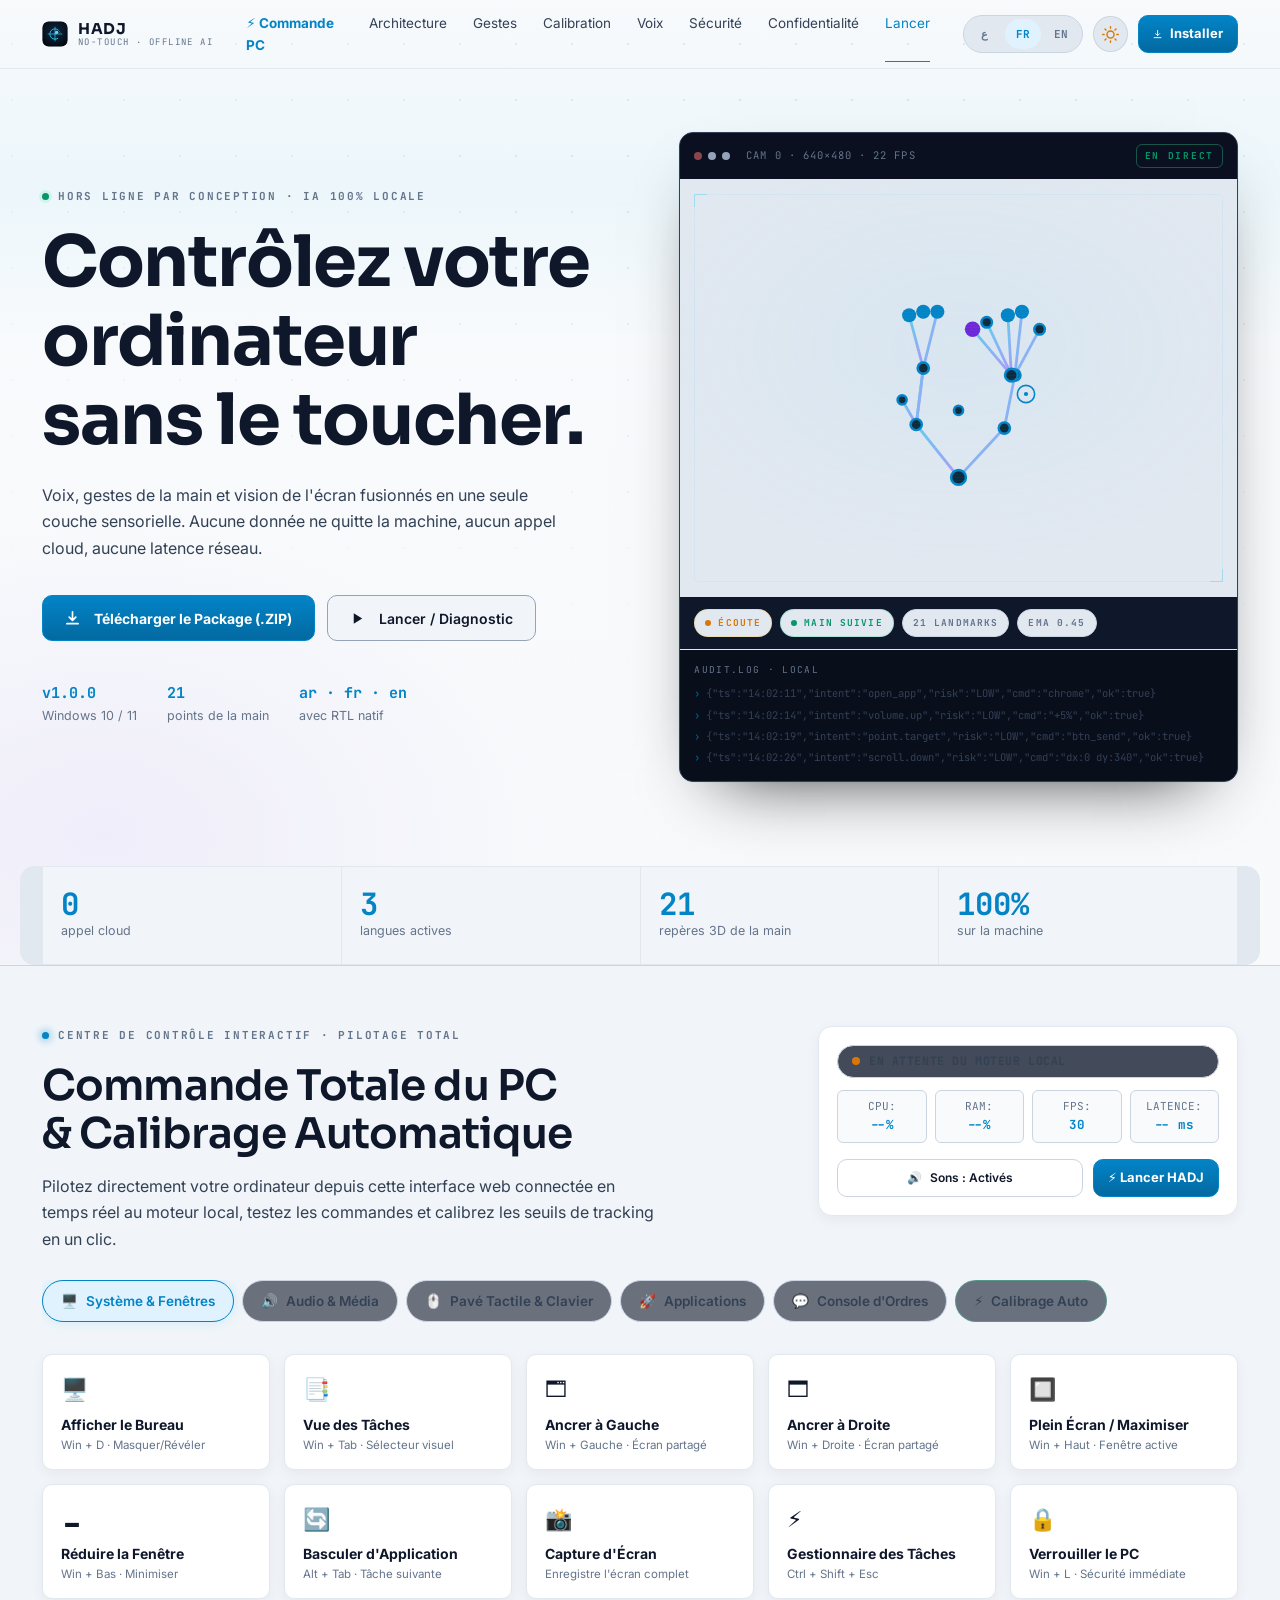
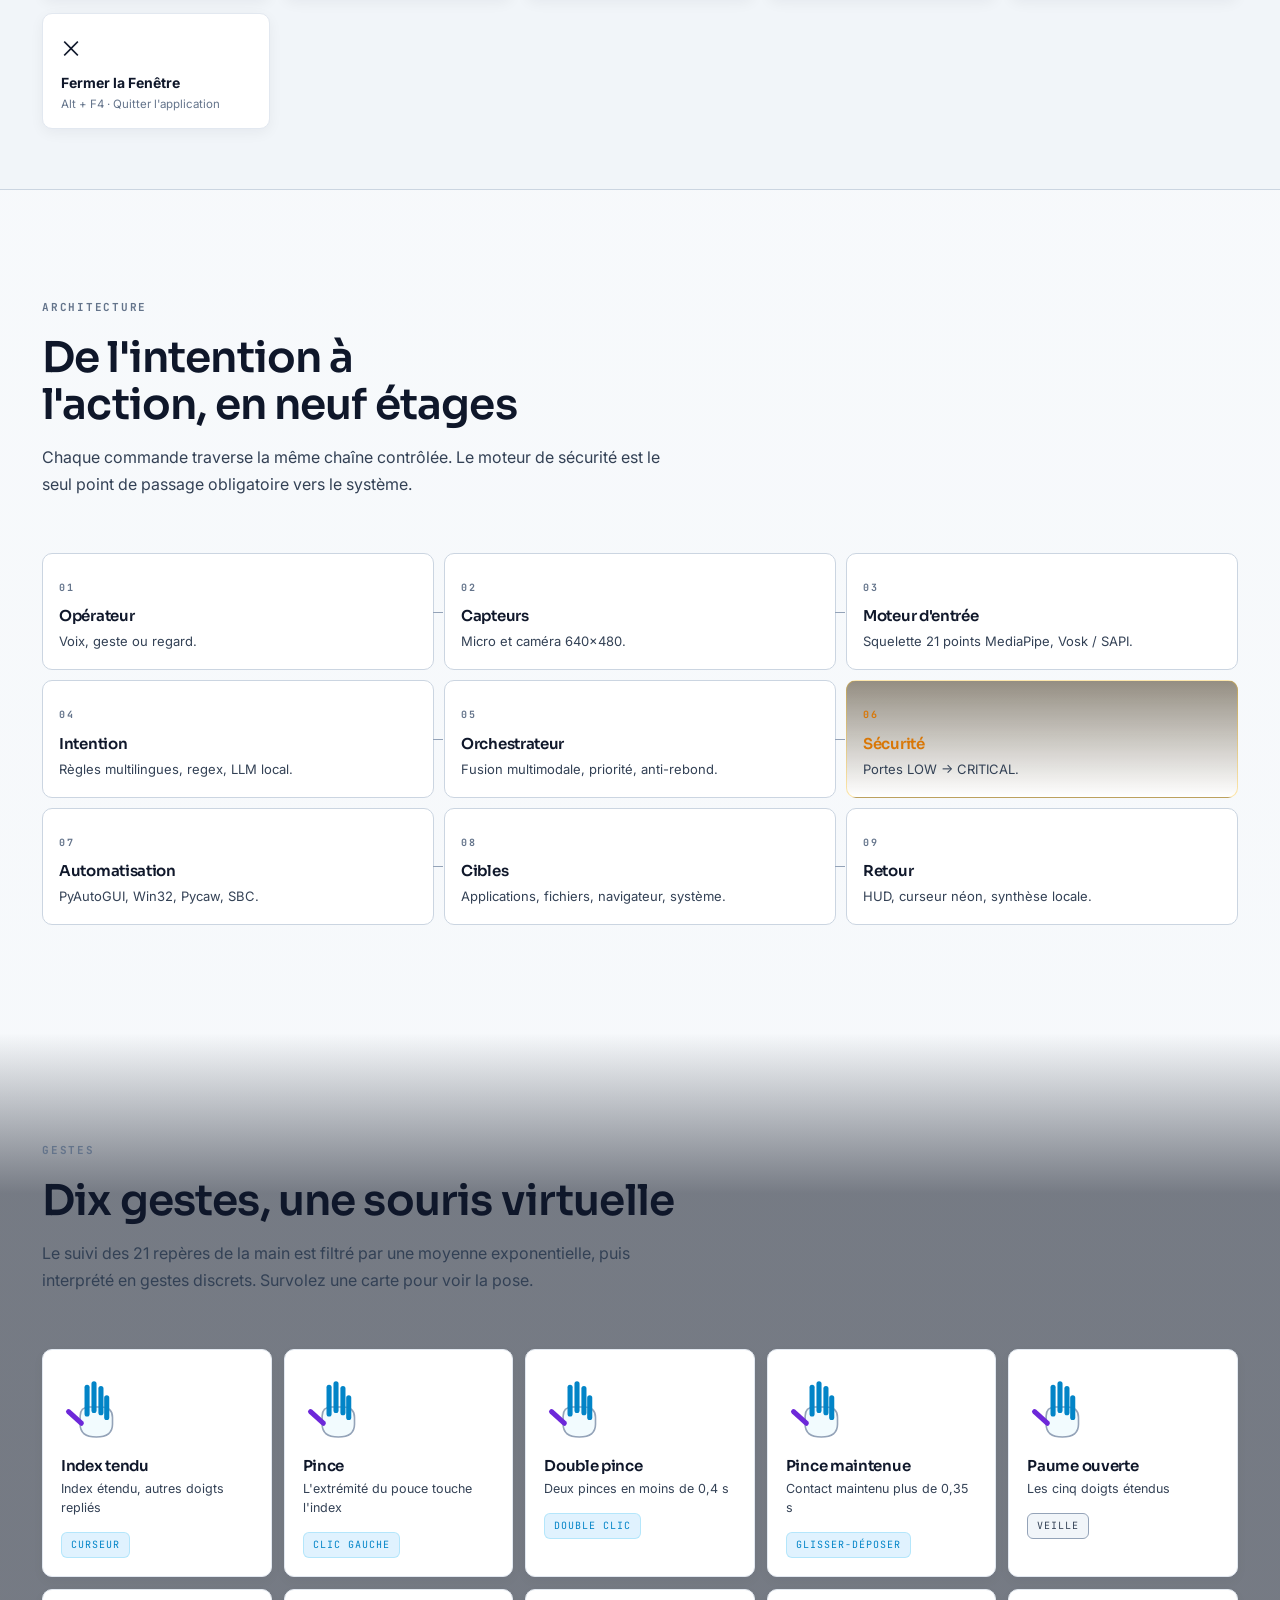
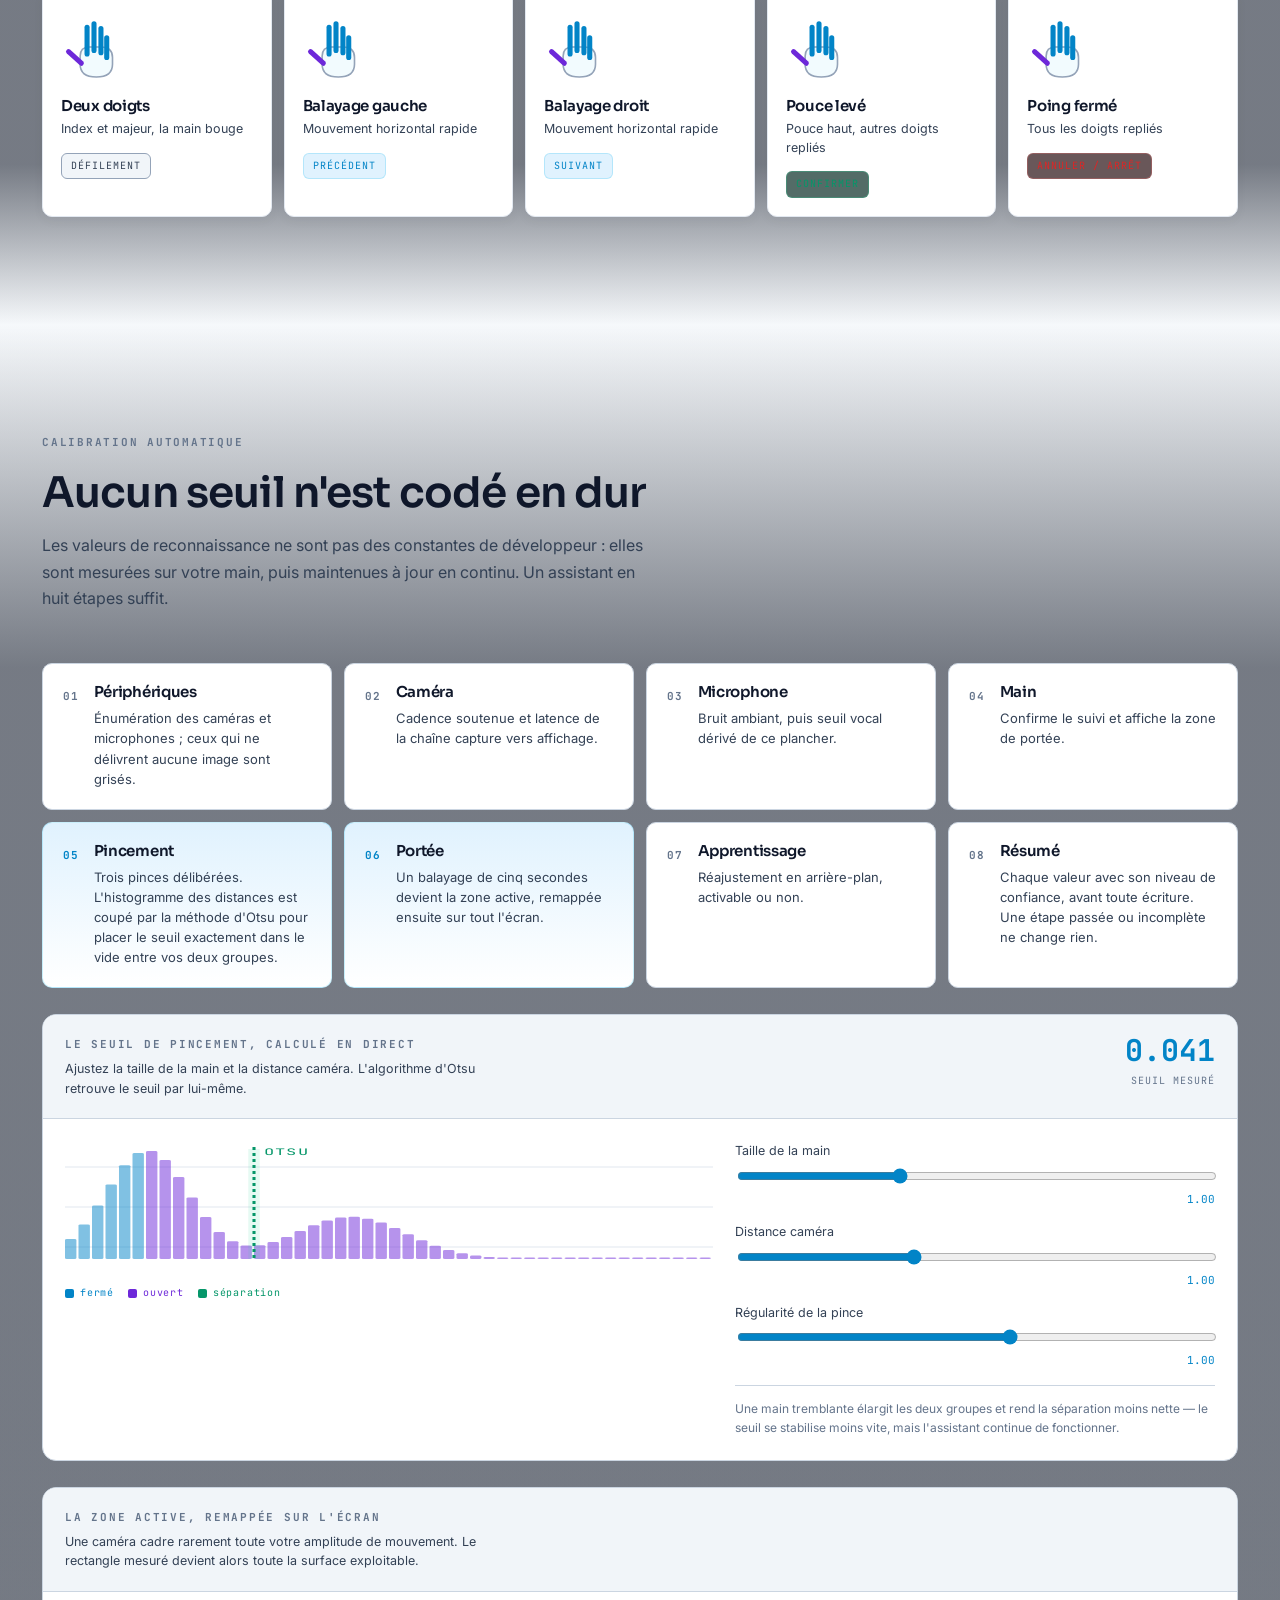
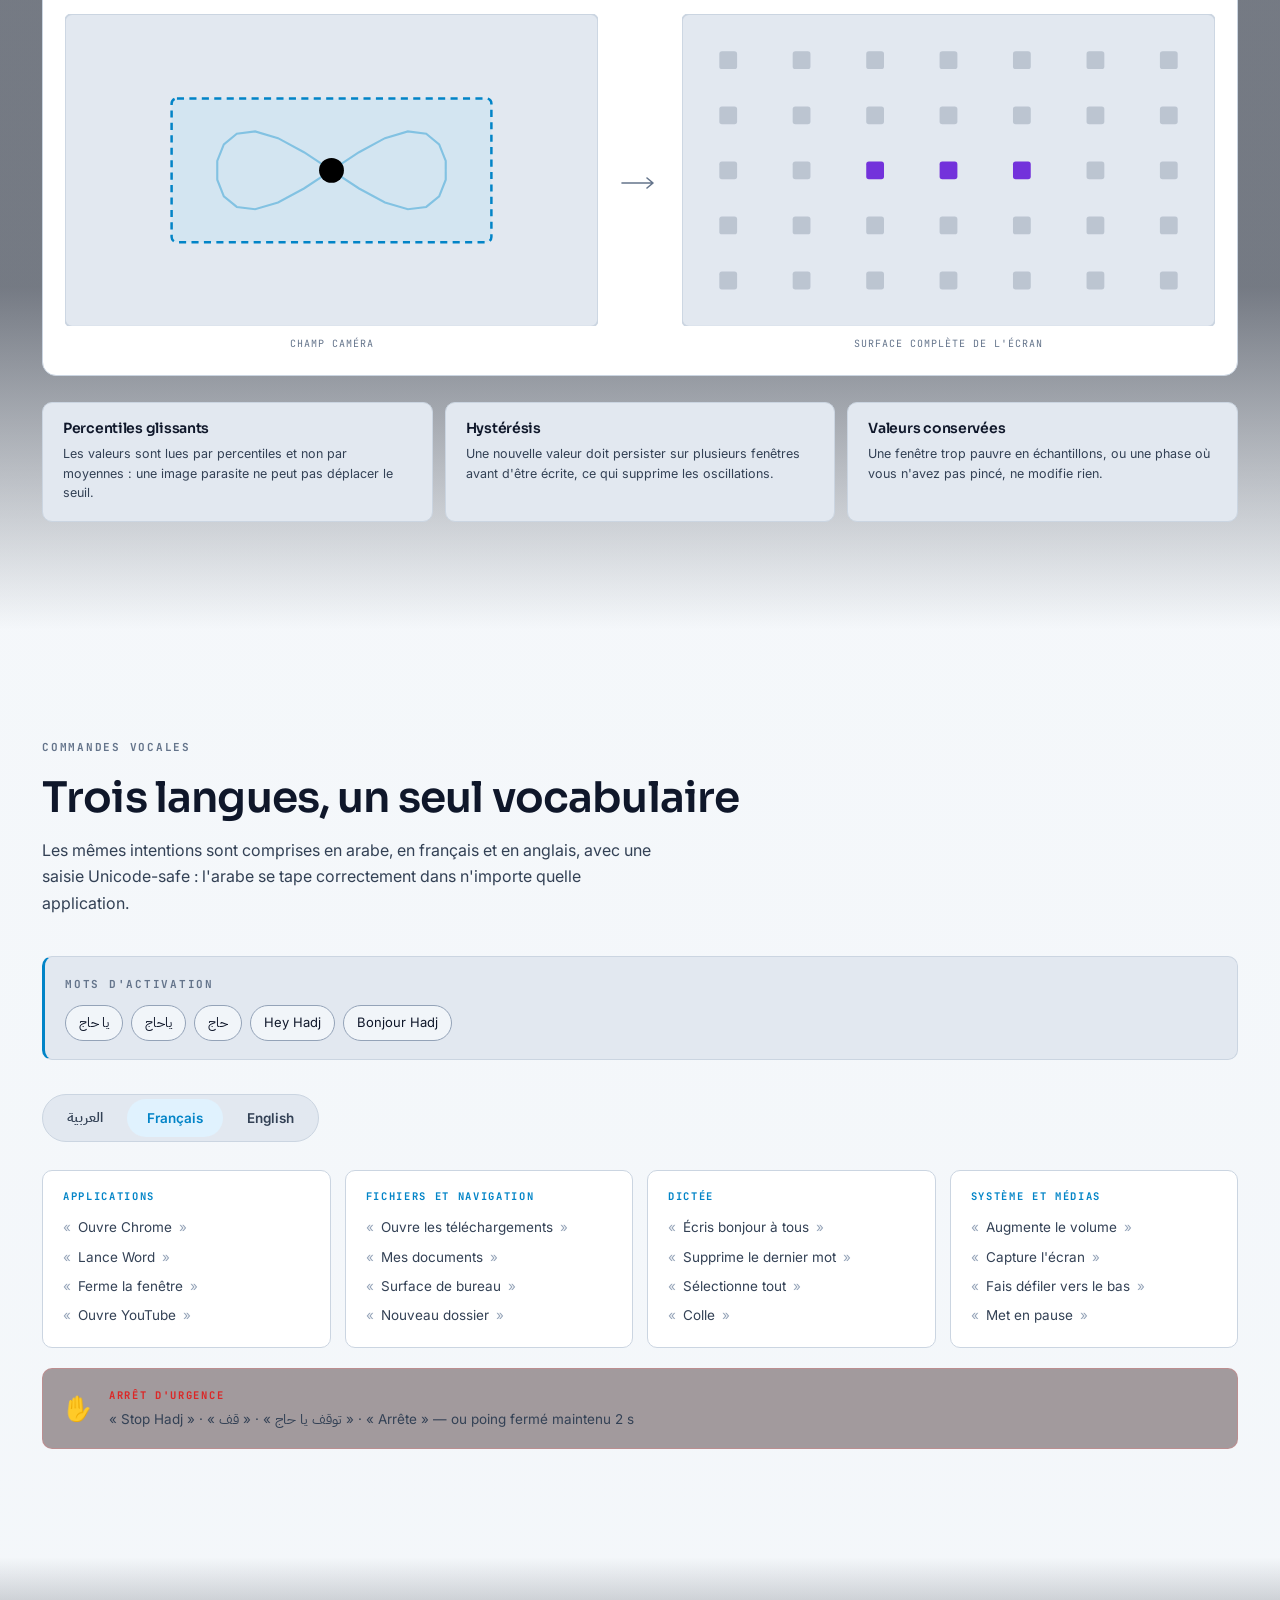
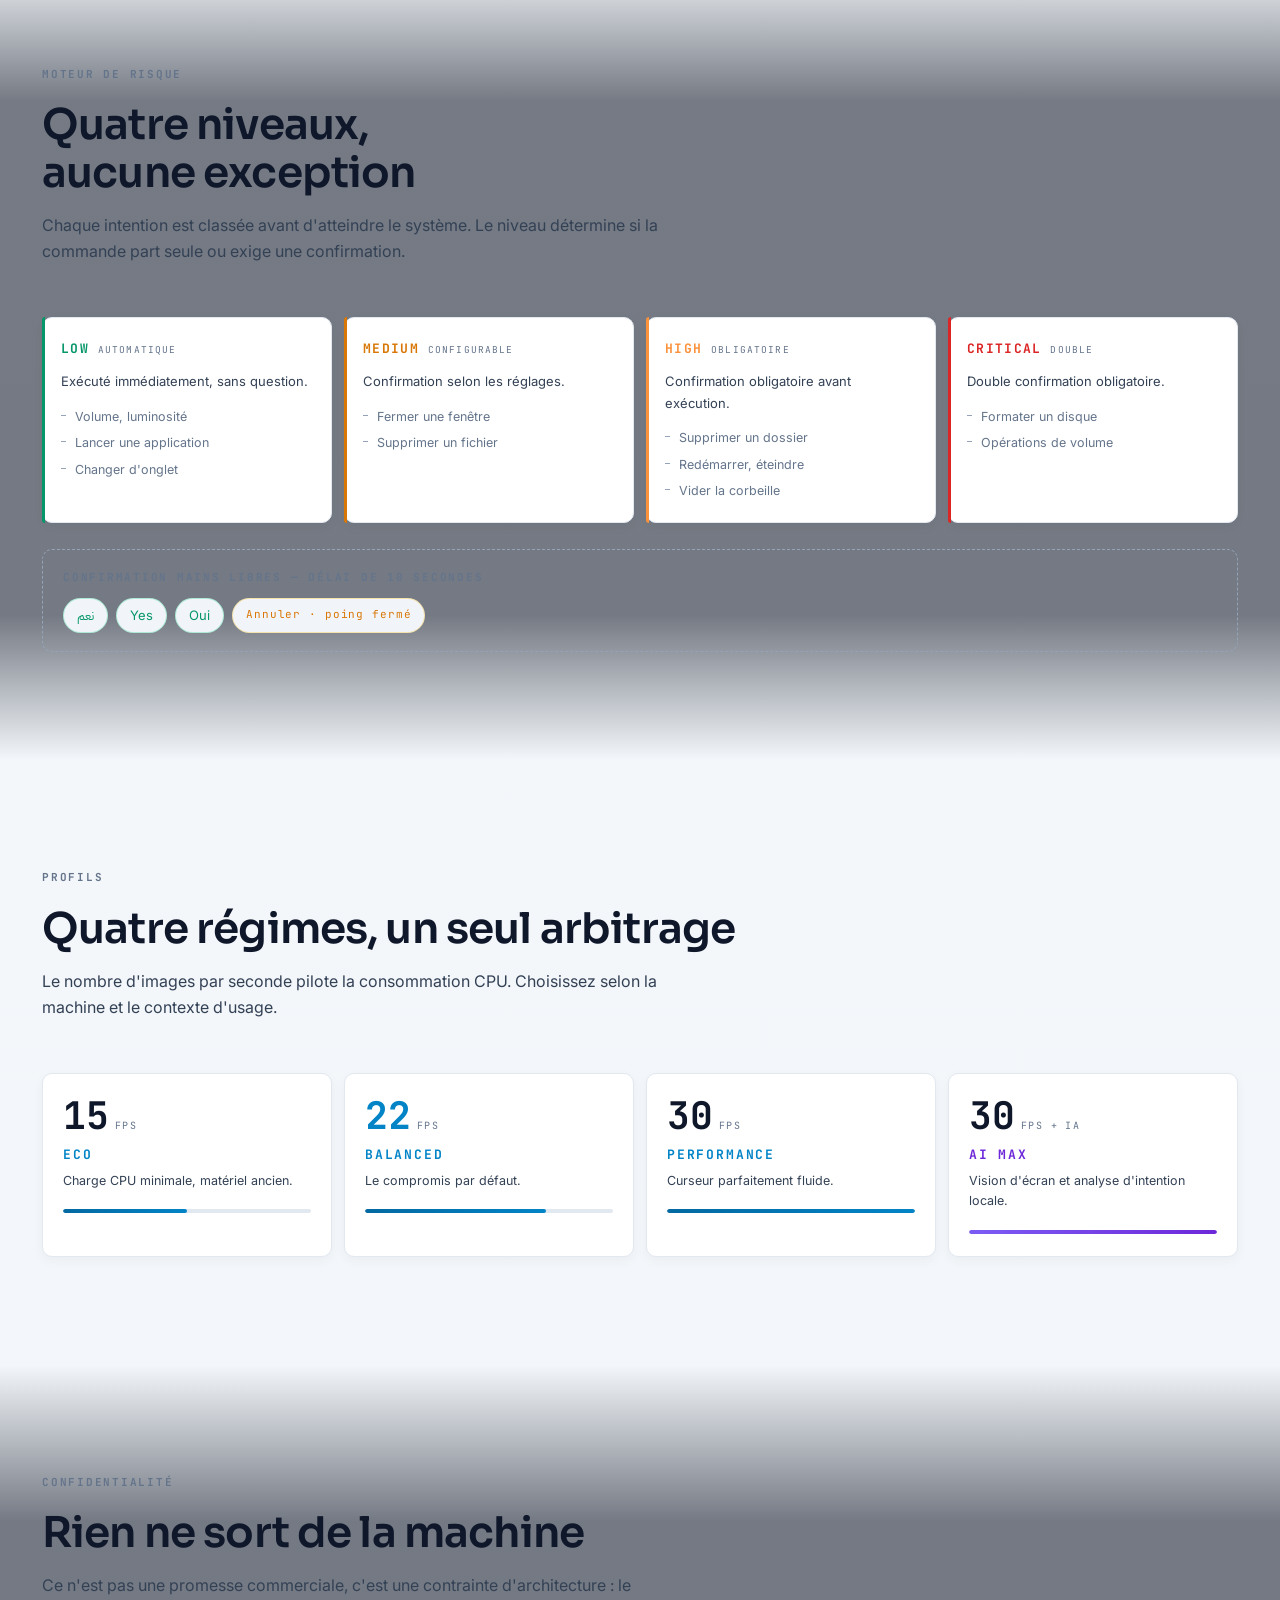
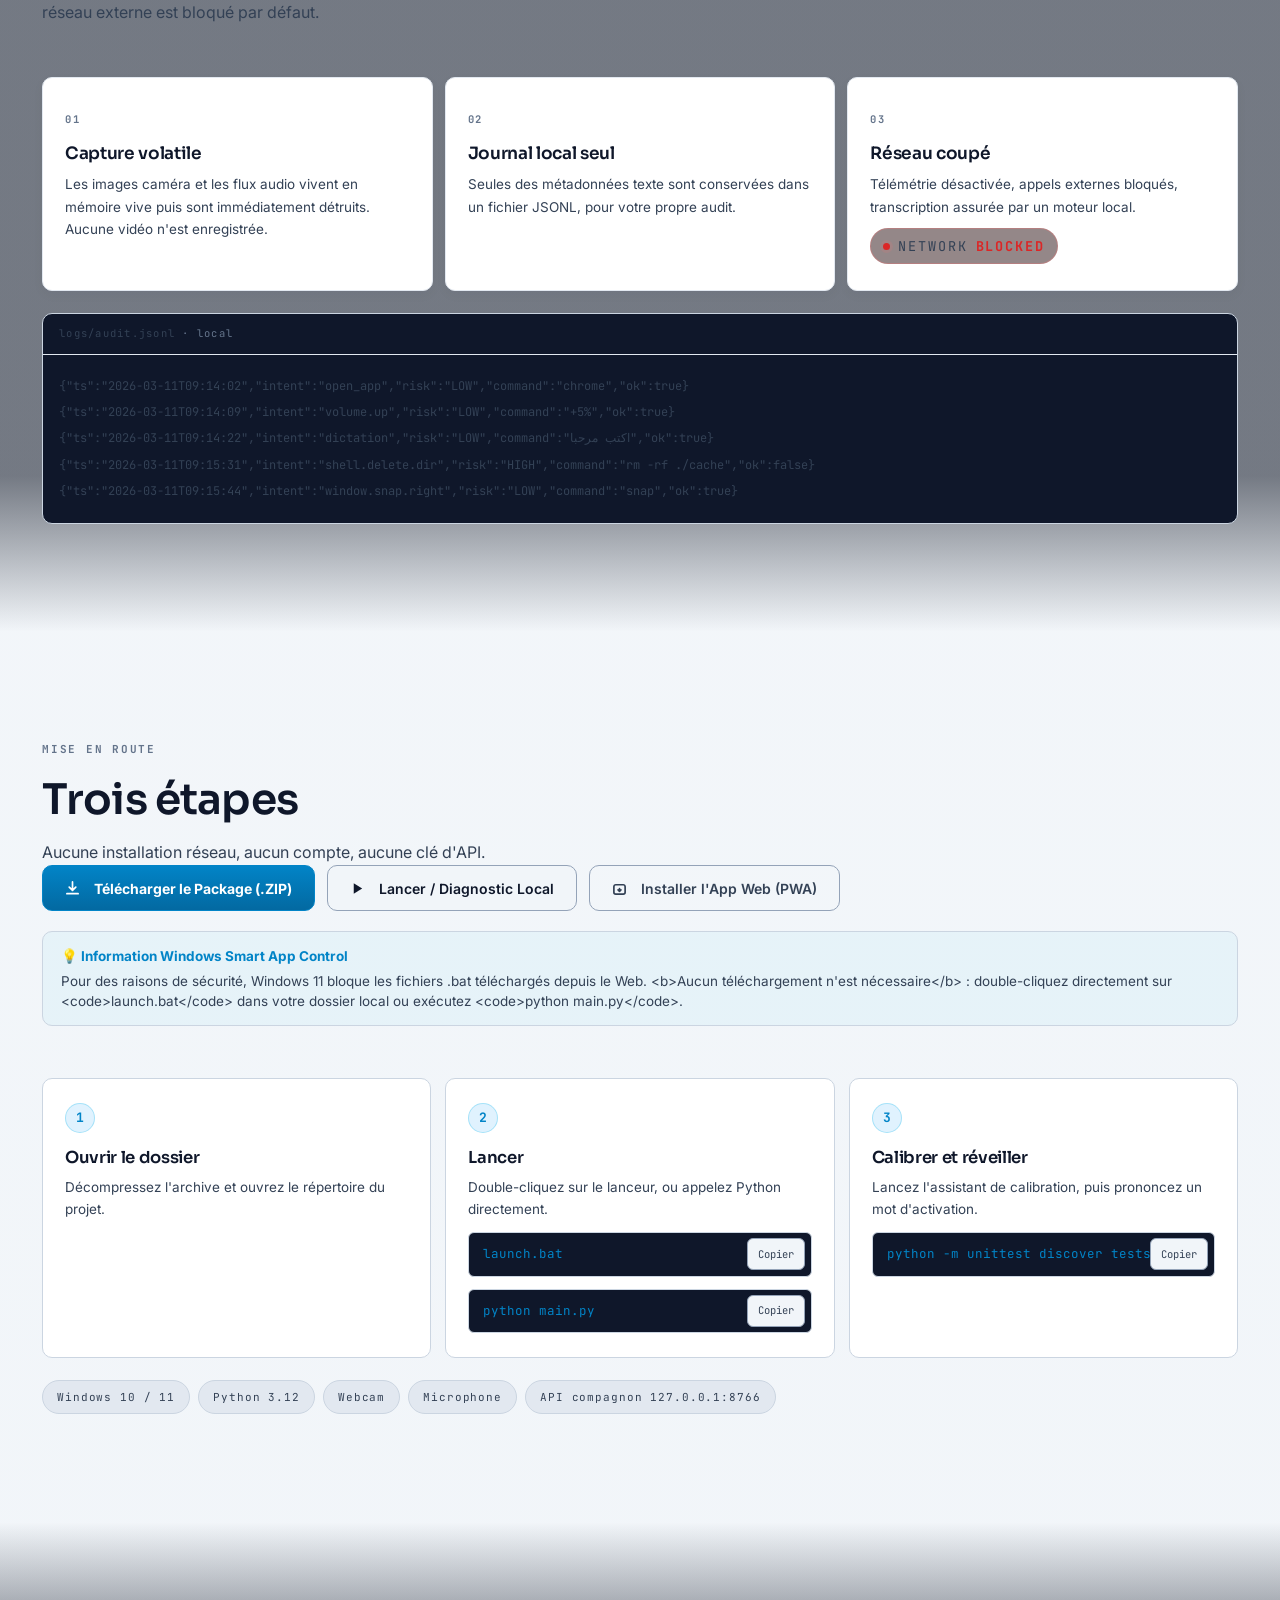
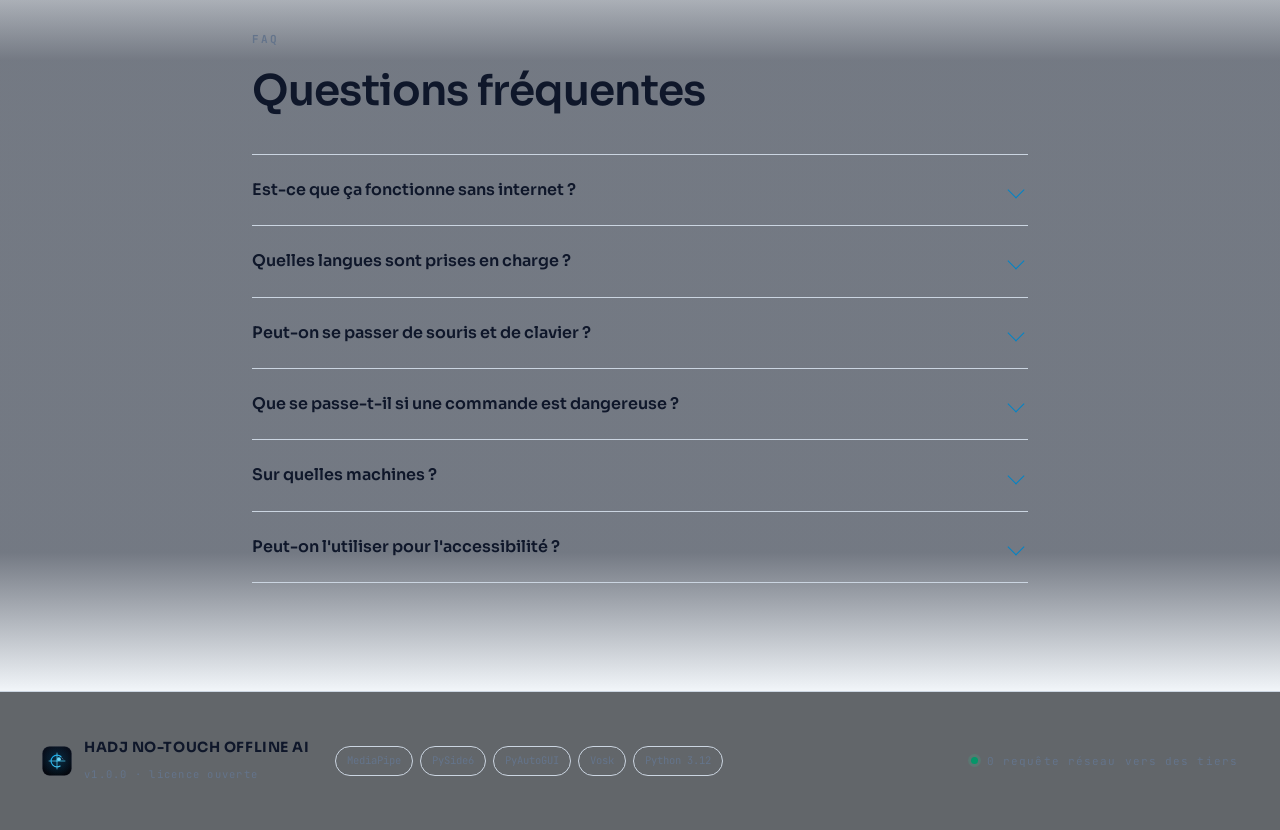
==== web/index.html @ a5c04293 "fix(web): enforce no-cache headers and force service worker update on load" ====
<!DOCTYPE html>
<html lang="fr" dir="ltr">
<head>
<meta charset="utf-8">
<meta name="viewport" content="width=device-width, initial-scale=1, viewport-fit=cover">
<meta http-equiv="Cache-Control" content="no-cache, no-store, must-revalidate">
<meta http-equiv="Pragma" content="no-cache">
<meta http-equiv="Expires" content="0">
<title>HADJ NO-TOUCH OFFLINE AI — Contrôle sans toucher, 100% local</title>
<meta name="description" content="Contrôle complet de l'ordinateur sans le toucher : voix, gestes de la main, vision de l'écran et IA locale. 100% hors ligne, zéro appel cloud.">
<meta name="theme-color" content="#060A12">
<meta name="color-scheme" content="dark">
<meta name="format-detection" content="telephone=no">
<meta property="og:type" content="website">
<meta property="og:title" content="HADJ NO-TOUCH OFFLINE AI">
<meta property="og:description" content="Voice + gesture + screen vision + offline AI. Touchless Windows control, entirely on-device.">
<meta property="og:image" content="icons/icon-512.png">
<meta name="twitter:card" content="summary_large_image">
<meta name="apple-mobile-web-app-capable" content="yes">
<meta name="apple-mobile-web-app-title" content="HADJ">
<meta name="apple-mobile-web-app-status-bar-style" content="black-translucent">
<meta name="mobile-web-app-capable" content="yes">
<link rel="manifest" href="manifest.webmanifest">
<link rel="icon" href="icons/favicon-64.png" sizes="64x64" type="image/png">
<link rel="icon" href="icons/icon.svg" type="image/svg+xml">
<link rel="apple-touch-icon" href="icons/apple-touch-icon.png">
<link rel="preconnect" href="https://fonts.googleapis.com">
<link rel="preconnect" href="https://fonts.gstatic.com" crossorigin>
<link rel="stylesheet" href="https://fonts.googleapis.com/css2?family=Sora:wght@500;600;700&family=Inter:wght@400;500;600&family=IBM+Plex+Sans+Arabic:wght@400;500;600;700&family=JetBrains+Mono:wght@400;700&display=swap">
<link rel="stylesheet" href="styles.css">
</head>
<body>
<a class="skip" href="#main" data-i18n="a11y.skip">Aller au contenu</a>
<p class="sr" id="lang-status" role="status" aria-live="polite" aria-atomic="true"></p>

<header class="nav" id="nav">
  <div class="shell nav__inner">
    <a class="brand" href="#top" aria-label="HADJ NO-TOUCH OFFLINE AI">
      <img src="icons/icon.svg" alt="" width="26" height="26" aria-hidden="true">
      <span class="brand__txt"><b>HADJ</b><i>NO-TOUCH · OFFLINE AI</i></span>
    </a>

    <nav class="nav__links" aria-label="Sections" data-i18n-attr="aria-label:nav.aria">
      <a href="#control-hub" class="nav__link--hub" data-i18n="nav.hub">⚡ Commande PC</a>
      <a href="#architecture" data-i18n="nav.arch">Architecture</a>
      <a href="#gestures" data-i18n="nav.gestures">Gestes</a>
      <a href="#calibration" data-i18n="nav.calib">Calibration</a>
      <a href="#voice" data-i18n="nav.voice">Voix</a>
      <a href="#security" data-i18n="nav.security">Sécurité</a>
      <a href="#privacy" data-i18n="nav.privacy">Confidentialité</a>
      <a href="#run" data-i18n="nav.run">Lancer</a>
    </nav>

    <div class="nav__end">
      <div class="lang" role="group" data-i18n-attr="aria-label:nav.langaria">
        <button type="button" data-lang="ar" lang="ar" dir="rtl">ع</button>
        <button type="button" data-lang="fr" lang="fr">FR</button>
        <button type="button" data-lang="en" lang="en">EN</button>
      </div>
      <button type="button" class="theme-toggle" data-theme-toggle data-i18n-attr="aria-label:nav.theme" aria-label="Changer le thème">
        <svg class="sun-icon" viewBox="0 0 24 24" width="17" height="17" fill="none" stroke="currentColor" stroke-width="2" stroke-linecap="round" stroke-linejoin="round" aria-hidden="true"><circle cx="12" cy="12" r="5"></circle><line x1="12" y1="1" x2="12" y2="3"></line><line x1="12" y1="21" x2="12" y2="23"></line><line x1="4.22" y1="4.22" x2="5.64" y2="5.64"></line><line x1="18.36" y1="18.36" x2="19.78" y2="19.78"></line><line x1="1" y1="12" x2="3" y2="12"></line><line x1="21" y1="12" x2="23" y2="12"></line><line x1="4.22" y1="19.78" x2="5.64" y2="18.36"></line><line x1="18.36" y1="5.64" x2="19.78" y2="4.22"></line></svg>
        <svg class="moon-icon" viewBox="0 0 24 24" width="17" height="17" fill="none" stroke="currentColor" stroke-width="2" stroke-linecap="round" stroke-linejoin="round" aria-hidden="true"><path d="M21 12.79A9 9 0 1 1 11.21 3 7 7 0 0 0 21 12.79z"></path></svg>
      </button>
      <button type="button" class="btn btn--p btn--sm install-btn" data-install>
        <svg viewBox="0 0 16 16" width="13" height="13" aria-hidden="true"><path d="M8 1v9M4.5 6.5 8 10l3.5-3.5M2 13.5h12" fill="none" stroke="currentColor" stroke-width="1.6" stroke-linecap="round" stroke-linejoin="round"/></svg>
        <span data-i18n="nav.install">Installer</span>
      </button>
      <button type="button" class="burger" aria-expanded="false" aria-controls="mobile-menu" data-i18n-attr="aria-label:nav.menu">
        <span></span><span></span>
      </button>
    </div>
  </div>
  <div class="nav__progress" aria-hidden="true"><i></i></div>
</header>

<div class="sheet" id="mobile-menu" hidden>
  <div class="sheet__panel">
    <a href="#control-hub" data-i18n="nav.hub">⚡ Commande PC</a>
    <a href="#architecture" data-i18n="nav.arch">Architecture</a>
    <a href="#gestures" data-i18n="nav.gestures">Gestes</a>
    <a href="#calibration" data-i18n="nav.calib">Calibration</a>
    <a href="#voice" data-i18n="nav.voice">Voix</a>
    <a href="#security" data-i18n="nav.security">Sécurité</a>
    <a href="#performance" data-i18n="nav.perf">Performance</a>
    <a href="#privacy" data-i18n="nav.privacy">Confidentialité</a>
    <a href="#run" data-i18n="nav.run">Lancer</a>
    <a href="#faq" data-i18n="nav.faq">FAQ</a>
  </div>
</div>

<main id="main">
<a id="top"></a>

<!-- ============================ HERO ============================ -->
<section class="hero">
  <div class="hero__grid" aria-hidden="true"></div>
  <div class="hero__scan" aria-hidden="true"></div>
  <div class="shell hero__inner">
    <div class="hero__copy">
      <p class="eyebrow"><span class="dot dot--ok"></span><span data-i18n="hero.eyebrow">Hors ligne par conception · IA 100% locale</span></p>
      <h1 class="hero__title" data-i18n="hero.title">Contrôlez votre ordinateur sans le toucher.</h1>
      <p class="hero__lead" data-i18n="hero.lead">Voix, gestes de la main et vision de l'écran fusionnés en une seule couche sensorielle. Aucune donnée ne quitte la machine, aucun appel cloud, aucune latence réseau.</p>
      <div class="hero__cta">
        <a class="btn btn--p" href="https://github.com/meddahuhadj/HADJ-NO-TOUCH-AI/archive/refs/heads/master.zip" download target="_blank" rel="noopener noreferrer">
          <svg viewBox="0 0 16 16" width="15" height="15" aria-hidden="true" style="margin-inline-end: 6px;"><path d="M8 1v9M4.5 6.5 8 10l3.5-3.5M2 13.5h12" fill="none" stroke="currentColor" stroke-width="1.8" stroke-linecap="round" stroke-linejoin="round"/></svg>
          <span data-i18n="hero.cta1">Télécharger le Package (.ZIP)</span>
        </a>
        <button type="button" class="btn" data-action="launch-app">
          <svg viewBox="0 0 16 16" width="15" height="15" aria-hidden="true" style="margin-inline-end: 6px;"><path d="M4 2.5l9 5.5-9 5.5v-11z" fill="currentColor"/></svg>
          <span data-i18n="hero.cta2">Lancer / Diagnostic</span>
        </button>
      </div>
      <ul class="hero__meta">
        <li><b>v1.0.0</b><span data-i18n="hero.m1">Windows 10/11</span></li>
        <li><b>21</b><span data-i18n="hero.m2">points de la main</span></li>
        <li><b>ar · fr · en</b><span data-i18n="hero.m3">avec RTL natif</span></li>
      </ul>
    </div>

    <div class="hud" role="img" data-i18n-attr="aria-label:hero.hudaria">
      <div class="hud__bar">
        <span class="hud__dot"></span><span class="hud__dot"></span><span class="hud__dot"></span>
        <span class="hud__path">CAM 0 · 640×480 · 22 FPS</span>
        <span class="hud__badge" data-i18n="hero.hudlive">EN DIRECT</span>
      </div>

      <div class="hud__view">
        <svg class="hud__skel" viewBox="0 0 240 180" aria-hidden="true">
          <defs>
            <linearGradient id="skelG" x1="0" y1="0" x2="1" y2="1">
              <stop offset="0" stop-color="#4CC9F0"/><stop offset="1" stop-color="#A78BFA"/>
            </linearGradient>
          </defs>
          <g class="skel__conn" fill="none" stroke="url(#skelG)" stroke-width="1.6" stroke-linecap="round">
            <path d="M120 150 L96 120"/><path d="M120 150 L146 122"/>
            <path d="M96 120 L100 88"/><path d="M120 150 L120 112"/><path d="M146 122 L152 92"/>
            <path d="M150 92 L136 62"/><path d="M152 92 L166 66"/>
            <path d="M150 92 L148 58"/><path d="M152 92 L156 56"/>
            <path d="M100 88 L92 58"/><path d="M100 88 L100 56"/>
            <path d="M100 88 L108 56"/><path d="M96 120 L100 88"/>
            <path d="M150 92 L128 66"/>
            <path d="M96 120 L88 106"/>
          </g>
          <g class="skel__pts">
            <circle cx="120" cy="150" r="4.2"/>
            <circle cx="96" cy="120" r="3.2"/><circle cx="146" cy="122" r="3.2"/>
            <circle cx="100" cy="88" r="3.2"/><circle cx="120" cy="112" r="2.6"/><circle cx="152" cy="92" r="3.2"/>
            <circle cx="150" cy="92" r="3.6"/><circle cx="136" cy="62" r="3"/>
            <circle cx="166" cy="66" r="3"/>
            <circle cx="148" cy="58" r="3"/><circle cx="156" cy="56" r="3"/>
            <circle cx="92" cy="58" r="2.8"/><circle cx="100" cy="56" r="3"/><circle cx="108" cy="56" r="2.8"/>
            <circle cx="88" cy="106" r="2.6"/><circle cx="128" cy="66" r="2.6"/>
          </g>
          <g class="skel__tips">
            <circle cx="92" cy="58" r="4"/><circle cx="100" cy="56" r="4"/>
            <circle cx="108" cy="56" r="4"/><circle cx="148" cy="58" r="4"/>
            <circle cx="156" cy="56" r="4"/><circle cx="128" cy="66" r="4.4"/>
          </g>
        </svg>

        <svg class="hud__cursor" viewBox="0 0 48 48" aria-hidden="true">
          <circle class="cur__pulse" cx="24" cy="24" r="12"/>
          <circle class="cur__ring" cx="24" cy="24" r="9"/>
          <circle class="cur__dot" cx="24" cy="24" r="2.2"/>
        </svg>

        <span class="hud__reticle" aria-hidden="true"></span>
      </div>

      <div class="hud__rail">
        <span class="rail rail--warn"><i></i><b data-i18n="hero.hlisten">ÉCOUTE</b></span>
        <span class="rail rail--ok"><i></i><b data-i18n="hero.htrack">MAIN SUIVIE</b></span>
        <span class="rail"><b>21 LANDMARKS</b></span>
        <span class="rail"><b>EMA 0.45</b></span>
      </div>

      <div class="hud__log" aria-hidden="true">
        <p class="log__head">audit.log · <span data-i18n="hero.hlocal">local</span></p>
        <ol class="log__lines" data-log>
          <li>{"ts":"14:02:11","intent":"open_app","risk":"LOW","cmd":"chrome","ok":true}</li>
          <li>{"ts":"14:02:14","intent":"volume.up","risk":"LOW","cmd":"+5%","ok":true}</li>
          <li>{"ts":"14:02:19","intent":"point.target","risk":"LOW","cmd":"btn_send","ok":true}</li>
        </ol>
      </div>
    </div>
  </div>

  <div class="shell trust">
    <div class="trust__i"><b>0</b><span data-i18n="trust.1">appels cloud</span></div>
    <div class="trust__i"><b>3</b><span data-i18n="trust.2">langues actives</span></div>
    <div class="trust__i"><b>21</b><span data-i18n="trust.3">repères 3D de la main</span></div>
    <div class="trust__i"><b>100%</b><span data-i18n="trust.4">sur la machine</span></div>
  </div>
</section>

<!-- ============================ CONTROL HUB (COMMANDE TOTALE & CALIBRAGE) ============================ -->
<section class="sec sec--hub" id="control-hub">
  <div class="shell">
    <div class="hub-header">
      <div class="hub-intro">
        <p class="eyebrow"><span class="dot dot--hub-pulse"></span><span data-i18n="hub.eyebrow">Centre de Contrôle Interactif · Pilotage Total</span></p>
        <h2 class="sec__title" data-i18n="hub.title">Commande Totale du PC & Calibrage Automatique</h2>
        <p class="sec__lead" data-i18n="hub.lead">Pilotez directement votre ordinateur depuis cette interface web connectée en temps réel au moteur local, testez les commandes et calibrez les seuils de tracking en un clic.</p>
      </div>
      <div class="hub-status-card">
        <div class="hub-status-badge" data-hub-status>
          <span class="hub-status-dot"></span>
          <span class="hub-status-txt" data-hub-conn-txt data-i18n="hub.conn_wait">EN ATTENTE DU MOTEUR LOCAL</span>
        </div>
        <div class="hub-telemetry-row">
          <span class="hub-telem-pill">CPU: <b data-telem-cpu>--%</b></span>
          <span class="hub-telem-pill">RAM: <b data-telem-ram>--%</b></span>
          <span class="hub-telem-pill">FPS: <b data-telem-fps>30</b></span>
          <span class="hub-telem-pill">LATENCE: <b data-telem-ping>-- ms</b></span>
        </div>
        <div class="hub-tools-row">
          <button type="button" class="btn btn--sm hub-sound-toggle" data-sound-toggle>
            <span class="sound-icon" data-sound-icon>🔊</span>
            <span data-sound-label data-i18n="hub.sound_on">Sons : Activés</span>
          </button>
          <button type="button" class="btn btn--p btn--sm hub-launch-btn" data-action="launch-app" data-hub-launch>
            <span data-i18n="hub.btn_launch">⚡ Lancer HADJ</span>
          </button>
        </div>
      </div>
    </div>

    <!-- Hub Navigation Tabs -->
    <div class="hub-nav" role="tablist">
      <button type="button" class="hub-tab is-active" role="tab" aria-selected="true" data-hub-tab="system">
        <span class="hub-tab__icon">🖥️</span>
        <span data-i18n="hub.tab_system">Système & Fenêtres</span>
      </button>
      <button type="button" class="hub-tab" role="tab" aria-selected="false" data-hub-tab="audio">
        <span class="hub-tab__icon">🔊</span>
        <span data-i18n="hub.tab_audio">Audio & Média</span>
      </button>
      <button type="button" class="hub-tab" role="tab" aria-selected="false" data-hub-tab="touch">
        <span class="hub-tab__icon">🖱️</span>
        <span data-i18n="hub.tab_touch">Pavé Tactile & Clavier</span>
      </button>
      <button type="button" class="hub-tab" role="tab" aria-selected="false" data-hub-tab="apps">
        <span class="hub-tab__icon">🚀</span>
        <span data-i18n="hub.tab_apps">Applications</span>
      </button>
      <button type="button" class="hub-tab" role="tab" aria-selected="false" data-hub-tab="console">
        <span class="hub-tab__icon">💬</span>
        <span data-i18n="hub.tab_console">Console d'Ordres</span>
      </button>
      <button type="button" class="hub-tab hub-tab--calib" role="tab" aria-selected="false" data-hub-tab="calib">
        <span class="hub-tab__icon">⚡</span>
        <span data-i18n="hub.tab_calib">Calibrage Auto</span>
      </button>
    </div>

    <!-- Hub Panels Container -->
    <div class="hub-panels">
      <!-- PANEL 1: SYSTEM & WINDOWS -->
      <div class="hub-panel is-active" data-hub-panel="system">
        <div class="hub-grid">
          <button type="button" class="hub-card-btn" data-pc-action="show_desktop">
            <span class="hcb__icon">🖥️</span>
            <span class="hcb__title">Afficher le Bureau</span>
            <span class="hcb__sub">Win + D · Masquer/Révéler</span>
          </button>
          <button type="button" class="hub-card-btn" data-pc-action="task_view">
            <span class="hcb__icon">📑</span>
            <span class="hcb__title">Vue des Tâches</span>
            <span class="hcb__sub">Win + Tab · Sélecteur visuel</span>
          </button>
          <button type="button" class="hub-card-btn" data-pc-action="snap_left">
            <span class="hcb__icon">🗔</span>
            <span class="hcb__title">Ancrer à Gauche</span>
            <span class="hcb__sub">Win + Gauche · Écran partagé</span>
          </button>
          <button type="button" class="hub-card-btn" data-pc-action="snap_right">
            <span class="hcb__icon">🗖</span>
            <span class="hcb__title">Ancrer à Droite</span>
            <span class="hcb__sub">Win + Droite · Écran partagé</span>
          </button>
          <button type="button" class="hub-card-btn" data-pc-action="maximize">
            <span class="hcb__icon">🔲</span>
            <span class="hcb__title">Plein Écran / Maximiser</span>
            <span class="hcb__sub">Win + Haut · Fenêtre active</span>
          </button>
          <button type="button" class="hub-card-btn" data-pc-action="minimize">
            <span class="hcb__icon">🗕</span>
            <span class="hcb__title">Réduire la Fenêtre</span>
            <span class="hcb__sub">Win + Bas · Minimiser</span>
          </button>
          <button type="button" class="hub-card-btn" data-pc-action="alt_tab">
            <span class="hcb__icon">🔄</span>
            <span class="hcb__title">Basculer d'Application</span>
            <span class="hcb__sub">Alt + Tab · Tâche suivante</span>
          </button>
          <button type="button" class="hub-card-btn" data-pc-action="take_screenshot">
            <span class="hcb__icon">📸</span>
            <span class="hcb__title">Capture d'Écran</span>
            <span class="hcb__sub">Enregistre l'écran complet</span>
          </button>
          <button type="button" class="hub-card-btn" data-pc-action="open_task_manager">
            <span class="hcb__icon">⚡</span>
            <span class="hcb__title">Gestionnaire des Tâches</span>
            <span class="hcb__sub">Ctrl + Shift + Esc</span>
          </button>
          <button type="button" class="hub-card-btn" data-pc-action="lock_pc">
            <span class="hcb__icon">🔒</span>
            <span class="hcb__title">Verrouiller le PC</span>
            <span class="hcb__sub">Win + L · Sécurité immédiate</span>
          </button>
          <button type="button" class="hub-card-btn hcb--danger" data-pc-action="close_window">
            <span class="hcb__icon">❌</span>
            <span class="hcb__title">Fermer la Fenêtre</span>
            <span class="hcb__sub">Alt + F4 · Quitter l'application</span>
          </button>
        </div>
      </div>

      <!-- PANEL 2: AUDIO & MEDIA -->
      <div class="hub-panel" data-hub-panel="audio">
        <div class="hub-grid">
          <button type="button" class="hub-card-btn" data-pc-action="volume_up">
            <span class="hcb__icon">🔊</span>
            <span class="hcb__title">Volume +</span>
            <span class="hcb__sub">+6% Niveau sonore</span>
          </button>
          <button type="button" class="hub-card-btn" data-pc-action="volume_down">
            <span class="hcb__icon">🔉</span>
            <span class="hcb__title">Volume -</span>
            <span class="hcb__sub">-6% Niveau sonore</span>
          </button>
          <button type="button" class="hub-card-btn" data-pc-action="volume_mute">
            <span class="hcb__icon">🔇</span>
            <span class="hcb__title">Couper le Son (Mute)</span>
            <span class="hcb__sub">Activer / Désactiver</span>
          </button>
          <button type="button" class="hub-card-btn" data-pc-action="media_play_pause">
            <span class="hcb__icon">⏯️</span>
            <span class="hcb__title">Lecture / Pause</span>
            <span class="hcb__sub">Contrôle lecteur média</span>
          </button>
          <button type="button" class="hub-card-btn" data-pc-action="media_prev">
            <span class="hcb__icon">⏮️</span>
            <span class="hcb__title">Piste Précédente</span>
            <span class="hcb__sub">Média précédent</span>
          </button>
          <button type="button" class="hub-card-btn" data-pc-action="media_next">
            <span class="hcb__icon">⏭️</span>
            <span class="hcb__title">Piste Suivante</span>
            <span class="hcb__sub">Média suivant</span>
          </button>
          <button type="button" class="hub-card-btn" data-pc-action="brightness_up">
            <span class="hcb__icon">☀️</span>
            <span class="hcb__title">Luminosité +</span>
            <span class="hcb__sub">+10% Écran</span>
          </button>
          <button type="button" class="hub-card-btn" data-pc-action="brightness_down">
            <span class="hcb__icon">🌘</span>
            <span class="hcb__title">Luminosité -</span>
            <span class="hcb__sub">-10% Écran</span>
          </button>
        </div>
      </div>

      <!-- PANEL 3: TOUCHPAD & TYPING -->
      <div class="hub-panel" data-hub-panel="touch">
        <div class="hub-touch-layout">
          <div class="hub-trackpad-box">
            <div class="hub-trackpad" data-touchpad>
              <div class="hub-trackpad-reticle" data-touchpad-reticle></div>
              <div class="hub-trackpad-hint">
                <span>🖱️ Glissez votre doigt ou la souris ici pour déplacer le curseur du PC</span>
                <span class="trackpad-coords" data-trackpad-coords>ΔX: 0 · ΔY: 0</span>
              </div>
            </div>
            <div class="hub-mouse-actions">
              <button type="button" class="btn hub-mouse-btn" data-mouse-btn="left">Clic Gauche</button>
              <button type="button" class="btn hub-mouse-btn" data-mouse-btn="double">Double Clic</button>
              <button type="button" class="btn hub-mouse-btn" data-mouse-btn="right">Clic Droit</button>
              <button type="button" class="btn hub-mouse-btn" data-mouse-scroll="up">▲ Défiler Haut</button>
              <button type="button" class="btn hub-mouse-btn" data-mouse-scroll="down">▼ Défiler Bas</button>
            </div>
          </div>
          <div class="hub-typing-box">
            <h4 class="typing-title">⌨️ Clavier Virtuel & Saisie Directe</h4>
            <p class="typing-desc">Tapez du texte pour l'envoyer et l'écrire instantanément dans la fenêtre active sur le PC.</p>
            <div class="typing-input-row">
              <input type="text" class="hub-text-input" placeholder="Écrivez un message ou tapez du texte..." data-typing-input>
              <button type="button" class="btn btn--p" data-typing-send>Envoyer au PC</button>
            </div>
            <div class="typing-quick-keys">
              <button type="button" class="hub-key-chip" data-key-press="enter">Entrée ↵</button>
              <button type="button" class="hub-key-chip" data-key-press="space">Espace ␣</button>
              <button type="button" class="hub-key-chip" data-key-press="backspace">Effacer ⌫</button>
              <button type="button" class="hub-key-chip" data-key-press="tab">Tab ⇥</button>
              <button type="button" class="hub-key-chip" data-key-press="esc">Échap ⎋</button>
            </div>
          </div>
        </div>
      </div>

      <!-- PANEL 4: QUICK APPS -->
      <div class="hub-panel" data-hub-panel="apps">
        <div class="hub-grid">
          <button type="button" class="hub-card-btn" data-app-launch="chrome">
            <span class="hcb__icon">🌐</span>
            <span class="hcb__title">Google Chrome / Web</span>
            <span class="hcb__sub">Ouvrir le navigateur</span>
          </button>
          <button type="button" class="hub-card-btn" data-pc-action="open_explorer">
            <span class="hcb__icon">📁</span>
            <span class="hcb__title">Explorateur de Fichiers</span>
            <span class="hcb__sub">Win + E · Documents & Disques</span>
          </button>
          <button type="button" class="hub-card-btn" data-app-launch="notepad">
            <span class="hcb__icon">📝</span>
            <span class="hcb__title">Bloc-Notes (Notepad)</span>
            <span class="hcb__sub">Éditeur de texte rapide</span>
          </button>
          <button type="button" class="hub-card-btn" data-app-launch="code">
            <span class="hcb__icon">💻</span>
            <span class="hcb__title">Visual Studio Code</span>
            <span class="hcb__sub">Environnement de code</span>
          </button>
          <button type="button" class="hub-card-btn" data-app-launch="terminal">
            <span class="hcb__icon">⬛</span>
            <span class="hcb__title">Terminal / Invite CMD</span>
            <span class="hcb__sub">Ligne de commande Windows</span>
          </button>
          <button type="button" class="hub-card-btn" data-app-launch="calc">
            <span class="hcb__icon">🔢</span>
            <span class="hcb__title">Calculatrice</span>
            <span class="hcb__sub">Outil de calcul rapide</span>
          </button>
          <button type="button" class="hub-card-btn" data-app-launch="settings">
            <span class="hcb__icon">⚙️</span>
            <span class="hcb__title">Paramètres Windows</span>
            <span class="hcb__sub">Configuration système</span>
          </button>
        </div>
      </div>

      <!-- PANEL 5: COMMAND CONSOLE -->
      <div class="hub-panel" data-hub-panel="console">
        <div class="hub-console-wrap">
          <div class="hub-console-bar">
            <span class="console-prefix">HADJ-PC &gt;</span>
            <input type="text" class="hub-console-input" placeholder="Tapez un ordre (ex: 'Ouvre Chrome', 'Monte le son', 'Capture d'écran')..." data-console-input>
            <button type="button" class="btn btn--p" data-console-send>Exécuter</button>
          </div>
          <div class="hub-console-suggestions">
            <span class="sugg-label">Suggestions :</span>
            <button type="button" class="sugg-chip" data-sugg="Ouvre Chrome">Ouvre Chrome</button>
            <button type="button" class="sugg-chip" data-sugg="Monte le volume">Monte le volume</button>
            <button type="button" class="sugg-chip" data-sugg="Prends une capture d'écran">Prends une capture</button>
            <button type="button" class="sugg-chip" data-sugg="Ancre la fenêtre à droite">Ancre à droite</button>
            <button type="button" class="sugg-chip" data-sugg="Verrouille le PC">Verrouille le PC</button>
          </div>
          <div class="hub-console-terminal">
            <div class="terminal-head">
              <span>JOURNAL DES ORDRES EN DIRECT (AUDIT LOCAL)</span>
              <span class="term-status" data-term-status>PRÊT</span>
            </div>
            <pre class="terminal-body" data-console-logs><code>[00:00:00] Système HADJ NO-TOUCH prêt · En attente d'ordres...</code></pre>
          </div>
        </div>
      </div>

      <!-- PANEL 6: AUTO-CALIBRATION -->
      <div class="hub-panel" data-hub-panel="calib">
        <div class="hub-calib-wrap">
          <div class="hub-calib-card">
            <div class="hcc-top">
              <div>
                <h3 class="hcc-title">⚡ Calibrage Automatique Sensoriel</h3>
                <p class="hcc-desc">Mesure en temps réel la cadence caméra, le bruit audio ambiant et adapte automatiquement les seuils de pince et le filtre EMA.</p>
              </div>
              <button type="button" class="btn btn--p hub-calib-trigger" data-trigger-calib>
                <span>⚡ Lancer le Calibrage Automatique</span>
              </button>
            </div>

            <div class="hub-calib-gauges">
              <div class="hc-gauge">
                <span class="hc-gauge__name">Seuil de Pince (Otsu)</span>
                <b class="hc-gauge__val" data-calib-pinch>0.045</b>
                <span class="hc-gauge__status">Optimal</span>
                <div class="hc-gauge__bar"><div class="hc-gauge__fill" style="width: 45%;"></div></div>
              </div>
              <div class="hc-gauge">
                <span class="hc-gauge__name">Lissage EMA (Anti-tremblement)</span>
                <b class="hc-gauge__val" data-calib-smooth>0.450</b>
                <span class="hc-gauge__status">Fluide</span>
                <div class="hc-gauge__bar"><div class="hc-gauge__fill" style="width: 65%;"></div></div>
              </div>
              <div class="hc-gauge">
                <span class="hc-gauge__name">Vitesse Curseur</span>
                <b class="hc-gauge__val" data-calib-speed>1.60x</b>
                <span class="hc-gauge__status">Équilibré</span>
                <div class="hc-gauge__bar"><div class="hc-gauge__fill" style="width: 55%;"></div></div>
              </div>
              <div class="hc-gauge">
                <span class="hc-gauge__name">Zone Morte (Dead Zone)</span>
                <b class="hc-gauge__val" data-calib-dead>0.015</b>
                <span class="hc-gauge__status">Stable</span>
                <div class="hc-gauge__bar"><div class="hc-gauge__fill" style="width: 30%;"></div></div>
              </div>
            </div>

            <div class="hub-calib-alert" data-calib-alert hidden>
              <span class="hca-icon">✅</span>
              <span class="hca-msg" data-calib-msg>Calibrage terminé avec succès ! Score de qualité : 98%</span>
            </div>
          </div>
        </div>
      </div>
    </div>
  </div>
</section>

<!-- ============================ ARCHITECTURE ============================ -->
<section class="sec" id="architecture">
  <div class="shell">
    <p class="eyebrow" data-i18n="arch.eyebrow">Architecture</p>
    <h2 class="sec__title" data-i18n="arch.title">De l'intention à l'action, en neuf étages</h2>
    <p class="sec__lead" data-i18n="arch.lead">Chaque commande traverse la même chaîne contrôlée. Le moteur de sécurité est le seul point de passage obligatoire vers le système.</p>

    <ol class="flow">
      <li class="flow__i"><span class="flow__n">01</span><h3 data-i18n="arch.n1">Opérateur</h3><p data-i18n="arch.d1">Voix, geste ou regard.</p></li>
      <li class="flow__i"><span class="flow__n">02</span><h3 data-i18n="arch.n2">Capteurs</h3><p data-i18n="arch.d2">Micro et caméra 640×480.</p></li>
      <li class="flow__i"><span class="flow__n">03</span><h3 data-i18n="arch.n3">Moteur d'entrée</h3><p data-i18n="arch.d3">Squelette 21 points MediaPipe, Vosk / SAPI.</p></li>
      <li class="flow__i"><span class="flow__n">04</span><h3 data-i18n="arch.n4">Intention</h3><p data-i18n="arch.d4">Règles multilingues, regex, LLM local.</p></li>
      <li class="flow__i"><span class="flow__n">05</span><h3 data-i18n="arch.n5">Orchestrateur</h3><p data-i18n="arch.d5">Fusion multimodale, priorité, anti-rebond.</p></li>
      <li class="flow__i flow__i--gate"><span class="flow__n">06</span><h3 data-i18n="arch.n6">Sécurité</h3><p data-i18n="arch.d6">Portes LOW → CRITICAL.</p></li>
      <li class="flow__i"><span class="flow__n">07</span><h3 data-i18n="arch.n7">Automatisation</h3><p data-i18n="arch.d7">PyAutoGUI, Win32, Pycaw, SBC.</p></li>
      <li class="flow__i"><span class="flow__n">08</span><h3 data-i18n="arch.n8">Cibles</h3><p data-i18n="arch.d8">Applications, fichiers, navigateur, système.</p></li>
      <li class="flow__i"><span class="flow__n">09</span><h3 data-i18n="arch.n9">Retour</h3><p data-i18n="arch.d9">HUD, curseur néon, synthèse vocale locale.</p></li>
    </ol>
  </div>
</section>

<!-- ============================ GESTURES ============================ -->
<section class="sec sec--alt" id="gestures">
  <div class="shell">
    <p class="eyebrow" data-i18n="g.eyebrow">Gestes</p>
    <h2 class="sec__title" data-i18n="g.title">Dix gestes, une souris virtuelle</h2>
    <p class="sec__lead" data-i18n="g.lead">Le suivi des 21 repères de la main est filtré par une moyenne exponentielle, puis interprété en gestes discrets. Survolez une carte pour voir la pose.</p>
    <ul class="gset" data-gestures></ul>
  </div>
</section>

<!-- ============================ CALIBRATION ============================ -->
<section class="sec sec--alt" id="calibration">
  <div class="shell">
    <p class="eyebrow" data-i18n="c.eyebrow">Calibration automatique</p>
    <h2 class="sec__title" data-i18n="c.title">Aucun seuil n'est codé en dur</h2>
    <p class="sec__lead" data-i18n="c.lead">Les valeurs de reconnaissance ne sont pas des constantes de développeur : elles sont mesurées sur votre main, puis maintenues à jour en continu. Un assistant en huit étapes suffit.</p>

    <ol class="csteps">
      <li class="cstep"><span class="cstep__n">01</span><div><h3 data-i18n="c.s1n">Périphériques</h3><p data-i18n="c.s1d">Énumération des caméras et microphones ; ceux qui ne délivrent aucune image sont grisés.</p></div></li>
      <li class="cstep"><span class="cstep__n">02</span><div><h3 data-i18n="c.s2n">Caméra</h3><p data-i18n="c.s2d">Cadence soutenue et latence de la chaîne capture vers affichage.</p></div></li>
      <li class="cstep"><span class="cstep__n">03</span><div><h3 data-i18n="c.s3n">Microphone</h3><p data-i18n="c.s3d">Bruit ambiant, puis seuil vocal dérivé de ce plancher.</p></div></li>
      <li class="cstep"><span class="cstep__n">04</span><div><h3 data-i18n="c.s4n">Main</h3><p data-i18n="c.s4d">Confirme le suivi et affiche la zone de portée.</p></div></li>
      <li class="cstep cstep--key"><span class="cstep__n">05</span><div><h3 data-i18n="c.s5n">Pincement</h3><p data-i18n="c.s5d">Trois pinces délibérées. L'histogramme des distances est coupé par la méthode d'Otsu pour placer le seuil exactement dans le vide entre vos deux groupes.</p></div></li>
      <li class="cstep cstep--key"><span class="cstep__n">06</span><div><h3 data-i18n="c.s6n">Portée</h3><p data-i18n="c.s6d">Un balayage de cinq secondes devient la zone active, remappée ensuite sur tout l'écran.</p></div></li>
      <li class="cstep"><span class="cstep__n">07</span><div><h3 data-i18n="c.s7n">Apprentissage</h3><p data-i18n="c.s7d">Réajustement en arrière-plan, activable ou non.</p></div></li>
      <li class="cstep"><span class="cstep__n">08</span><div><h3 data-i18n="c.s8n">Résumé</h3><p data-i18n="c.s8d">Chaque valeur avec son niveau de confiance, avant toute écriture. Une étape passée ou incomplète ne change rien.</p></div></li>
    </ol>

    <div class="cdemo">
      <div class="cdemo__head">
        <div>
          <p class="micro" data-i18n="c.demo_t">Le seuil de pincement, calculé en direct</p>
          <p class="cdemo__hint" data-i18n="c.demo_h">Ajustez la taille de la main et la distance caméra. L'algorithme d'Otsu retrouve le seuil par lui-même.</p>
        </div>
        <div class="cdemo__readout">
          <b data-c-thr>0.038</b>
          <span data-i18n="c.demo_thr">seuil mesuré</span>
        </div>
      </div>

      <div class="cdemo__body">
        <figure class="hist">
          <svg viewBox="0 0 340 132" preserveAspectRatio="none" role="img" data-i18n-attr="aria-label:c.demo_aria">
            <g class="hist__grid" aria-hidden="true"><line x1="0" y1="26" x2="340" y2="26"/><line x1="0" y1="66" x2="340" y2="66"/><line x1="0" y1="106" x2="340" y2="106"/></g>
            <g data-c-bars></g>
            <g data-c-mark></g>
          </svg>
          <figcaption class="hist__cap">
            <span class="hist__lg hist__lg--closed" data-i18n="c.demo_closed">fermé</span>
            <span class="hist__lg hist__lg--open" data-i18n="c.demo_open">ouvert</span>
            <span class="hist__lg hist__lg--thr" data-i18n="c.demo_sep">séparation</span>
          </figcaption>
        </figure>

        <div class="cdemo__ctrl">
          <label class="rng">
            <span class="rng__l" data-i18n="c.r1">Taille de la main</span>
            <input type="range" data-c-size min="0.55" max="1.9" step="0.01" value="1">
            <output data-c-size-out>1.00</output>
          </label>
          <label class="rng">
            <span class="rng__l" data-i18n="c.r2">Distance caméra</span>
            <input type="range" data-c-dist min="0.6" max="1.7" step="0.01" value="1">
            <output data-c-dist-out>1.00</output>
          </label>
          <label class="rng">
            <span class="rng__l" data-i18n="c.r3">Régularité de la pince</span>
            <input type="range" data-c-jit min="0.2" max="1.6" step="0.01" value="1">
            <output data-c-jit-out>1.00</output>
          </label>
          <p class="cdemo__note" data-i18n="c.demo_note">Une main tremblante elargit les deux groupes et rend la separation moins nette — le seuil se stabilise moins vite, mais l'assistant continue de fonctionner.</p>
        </div>
      </div>
    </div>

    <div class="cdemo cdemo--box">
      <div class="cdemo__head">
        <div>
          <p class="micro" data-i18n="c.box_t">La zone active, remappee sur l'ecran</p>
          <p class="cdemo__hint" data-i18n="c.box_h">Une camera cadre rarement toute votre amplitude de mouvement. Le rectangle mesure devient alors toute la surface exploitable.</p>
        </div>
      </div>
      <div class="cdemo__body cdemo__body--box">
        <figure class="reachfig">
          <svg viewBox="0 0 300 176" role="img" data-i18n-attr="aria-label:c.box_aria">
            <rect class="reach__frame" x="0" y="0" width="300" height="176" rx="4"/>
            <g data-c-trail></g>
            <rect class="reach__box" data-c-box x="60" y="44" width="180" height="88" rx="3"/>
            <g data-c-hand><circle cx="150" cy="88" r="5.5"/></g>
          </svg>
          <figcaption class="reach__cap" data-i18n="c.box_cap">Champ camera</figcaption>
        </figure>
        <div class="reacharrow" aria-hidden="true">
          <svg viewBox="0 0 40 16"><path d="M2 8h30M27 3l6 5-6 5" fill="none" stroke="currentColor" stroke-width="1.6" stroke-linecap="round" stroke-linejoin="round"/></svg>
        </div>
        <figure class="reachfig reachfig--screen">
          <svg viewBox="0 0 300 176" role="img" data-i18n-attr="aria-label:c.box_aria2">
            <rect class="reach__frame" x="0" y="0" width="300" height="176" rx="4"/>
            <g data-c-screen></g>
          </svg>
          <figcaption class="reach__cap" data-i18n="c.box_cap2">Surface complete de l'ecran</figcaption>
        </figure>
      </div>
    </div>

    <ul class="cprops">
      <li><h4 data-i18n="c.pr1n">Percentiles glissants</h4><p data-i18n="c.pr1d">Les valeurs sont lues par percentiles et non par moyennes : une image parasite ne peut pas deplacer le seuil.</p></li>
      <li><h4 data-i18n="c.pr2n">Hysterese</h4><p data-i18n="c.pr2d">Une nouvelle valeur doit persister sur plusieurs fenetres avant d'etre ecrite, ce qui supprime les oscillations.</p></li>
      <li><h4 data-i18n="c.pr3n">Valeurs conservees</h4><p data-i18n="c.pr3d">Une fenetre trop pauvre en echantillons, ou une phase ou vous n'avez pas pince, ne modifie rien.</p></li>
    </ul>
  </div>
</section>

<!-- ============================ VOICE ============================ -->
<section class="sec" id="voice">
  <div class="shell">
    <p class="eyebrow" data-i18n="v.eyebrow">Commandes vocales</p>
    <h2 class="sec__title" data-i18n="v.title">Trois langues, un seul vocabulaire</h2>
    <p class="sec__lead" data-i18n="v.lead">Les mêmes intentions sont comprises en arabe, en français et en anglais, avec une saisie Unicode-safe : l'arabe se tape correctement dans n'importe quelle application.</p>

    <div class="wake">
      <p class="micro" data-i18n="v.wake">Mots d'activation</p>
      <ul class="chips">
        <li lang="ar" dir="rtl">يا حاج</li><li lang="ar" dir="rtl">ياحاج</li><li lang="ar" dir="rtl">حاج</li>
        <li lang="en">Hey Hadj</li><li lang="fr">Bonjour Hadj</li>
      </ul>
    </div>

    <div class="tabs" data-tabs>
      <div class="tabs__bar" role="tablist" data-i18n-attr="aria-label:v.tabsaria">
        <button role="tab" id="tab-ar" aria-controls="pane-voice" aria-selected="true" data-tab="ar" lang="ar" dir="rtl">العربية</button>
        <button role="tab" id="tab-fr" aria-controls="pane-voice" aria-selected="false" tabindex="-1" data-tab="fr" lang="fr">Français</button>
        <button role="tab" id="tab-en" aria-controls="pane-voice" aria-selected="false" tabindex="-1" data-tab="en" lang="en">English</button>
      </div>
      <div class="tabs__panes" id="pane-voice" role="tabpanel" aria-labelledby="tab-ar" tabindex="0" data-voice></div>
    </div>

    <div class="stop">
      <span class="stop__ic" aria-hidden="true">✋</span>
      <div>
        <p class="stop__t" data-i18n="v.stop">Arrêt d'urgence</p>
        <p class="stop__d" data-stopphrase></p>      </div>
    </div>
  </div>
</section>

<!-- ============================ SECURITY ============================ -->
<section class="sec sec--alt" id="security">
  <div class="shell">
    <p class="eyebrow" data-i18n="s.eyebrow">Moteur de risque</p>
    <h2 class="sec__title" data-i18n="s.title">Quatre niveaux, aucune exception</h2>
    <p class="sec__lead" data-i18n="s.lead">Chaque intention est classée avant d'atteindre le système. Le niveau détermine si la commande part seule ou exige une confirmation.</p>

    <ol class="tiers">
      <li class="tier tier--low"><header><span class="tier__lv">LOW</span><span class="tier__px" data-i18n="s.auto">auto</span></header><p data-i18n="s.d1">Exécuté immédiatement.</p><ul><li data-i18n="s.x1a">Volume, luminosité</li><li data-i18n="s.x1b">Lancer une application</li><li data-i18n="s.x1c">Changer d'onglet</li></ul></li>
      <li class="tier tier--med"><header><span class="tier__lv">MEDIUM</span><span class="tier__px" data-i18n="s.opt">configurable</span></header><p data-i18n="s.d2">Confirmation selon les réglages.</p><ul><li data-i18n="s.x2a">Fermer une fenêtre</li><li data-i18n="s.x2b">Supprimer un fichier</li></ul></li>
      <li class="tier tier--high"><header><span class="tier__lv">HIGH</span><span class="tier__px" data-i18n="s.must">obligatoire</span></header><p data-i18n="s.d3">Confirmation obligatoire.</p><ul><li data-i18n="s.x3a">Supprimer un dossier</li><li data-i18n="s.x3b">Redémarrer, éteindre</li><li data-i18n="s.x3c">Vider la corbeille</li></ul></li>
      <li class="tier tier--crit"><header><span class="tier__lv">CRITICAL</span><span class="tier__px" data-i18n="s.dual">double</span></header><p data-i18n="s.d4">Double confirmation obligatoire.</p><ul><li data-i18n="s.x4a">Formater un disque</li><li data-i18n="s.x4b">Opérations de volume</li></ul></li>
    </ol>

    <div class="handsfree">
      <p class="micro" data-i18n="s.hf">Confirmation mains libres — délai 10 s</p>
      <ul class="chips">
        <li class="ok" lang="ar" dir="rtl">نعم</li><li class="ok" lang="en">Yes</li><li class="ok" lang="fr">Oui</li>
        <li class="warn" data-i18n="s.cancel">Annuler · poing fermé</li>
      </ul>
    </div>
  </div>
</section>

<!-- ============================ PERFORMANCE ============================ -->
<section class="sec" id="performance">
  <div class="shell">
    <p class="eyebrow" data-i18n="p.eyebrow">Profils</p>
    <h2 class="sec__title" data-i18n="p.title">Quatre regimes, un seul arbitrage</h2>
    <p class="sec__lead" data-i18n="p.lead">Le nombre d'images par seconde pilote la consommation CPU. Choisissez selon la machine et le contexte d'usage.</p>
    <ul class="profs">
      <li class="prof"><b>15</b><span class="prof__u">FPS</span><h3>ECO</h3><p data-i18n="p.d1">Charge CPU minimale, matériel ancien.</p><i class="bar" style="--v:50%"></i></li>
      <li class="prof prof--on"><b>22</b><span class="prof__u">FPS</span><h3>BALANCED</h3><p data-i18n="p.d2">Le compromis par défaut.</p><i class="bar" style="--v:73%"></i></li>
      <li class="prof"><b>30</b><span class="prof__u">FPS</span><h3>PERFORMANCE</h3><p data-i18n="p.d3">Curseur parfaitement fluide.</p><i class="bar" style="--v:100%"></i></li>
      <li class="prof prof--ai"><b>30</b><span class="prof__u">FPS + IA</span><h3>AI MAX</h3><p data-i18n="p.d4">Vision d'écran et intention locale.</p><i class="bar" style="--v:100%"></i></li>
    </ul>
  </div>
</section>

<!-- ============================ PRIVACY ============================ -->
<section class="sec sec--alt" id="privacy">
  <div class="shell">
    <p class="eyebrow" data-i18n="pr.eyebrow">Confidentialité</p>
    <h2 class="sec__title" data-i18n="pr.title">Rien ne sort de la machine</h2>
    <p class="sec__lead" data-i18n="pr.lead">Ce n'est pas une promesse commerciale, c'est une contrainte d'architecture : le réseau externe est bloqué par défaut.</p>

    <div class="priv">
      <article class="panel">
        <span class="panel__n">01</span>
        <h3 data-i18n="pr.a">Capture volatile</h3>
        <p data-i18n="pr.da">Les images caméra et les flux audio vivent en mémoire vive puis sont immédiatement détruits. Aucune vidéo n'est enregistrée.</p>
      </article>
      <article class="panel">
        <span class="panel__n">02</span>
        <h3 data-i18n="pr.b">Journal local seul</h3>
        <p data-i18n="pr.db">Seules des métadonnées texte sont conservées dans un fichier JSONL, pour votre audit.</p>
      </article>
      <article class="panel panel--net">
        <span class="panel__n">03</span>
        <h3 data-i18n="pr.c">Réseau coupé</h3>
        <p data-i18n="pr.dc">Télémétrie désactivée, appels externes bloqués, transcription faite par un moteur local.</p>
        <p class="blocked"><span class="dot dot--bad"></span>NETWORK <b>BLOCKED</b></p>
      </article>
    </div>

    <div class="logbox">
      <p class="logbox__head">logs/audit.jsonl <span>· local</span></p>
      <pre><code>{"ts":"2026-03-11T09:14:02","intent":"open_app","risk":"LOW","command":"chrome","ok":true}
{"ts":"2026-03-11T09:14:09","intent":"volume.up","risk":"LOW","command":"+5%","ok":true}
{"ts":"2026-03-11T09:14:22","intent":"dictation","risk":"LOW","command":"اكتب مرحبا","ok":true}
{"ts":"2026-03-11T09:15:31","intent":"shell.delete.dir","risk":"HIGH","command":"rm -rf ./cache","ok":false}
{"ts":"2026-03-11T09:15:44","intent":"window.snap.right","risk":"LOW","command":"snap","ok":true}</code></pre>
    </div>
  </div>
</section>

<!-- ============================ RUN ============================ -->
<section class="sec" id="run">
  <div class="shell">
    <p class="eyebrow" data-i18n="r.eyebrow">Mise en route</p>
    <h2 class="sec__title" data-i18n="r.title">Trois étapes</h2>
    <p class="sec__lead" data-i18n="r.lead">Aucune installation réseau, aucun compte, aucune clé d'API.</p>

    <div class="run__actions" style="display: flex; gap: 12px; margin-block-end: 20px; flex-wrap: wrap; align-items: center;">
      <a href="https://github.com/meddahuhadj/HADJ-NO-TOUCH-AI/archive/refs/heads/master.zip" class="btn btn--p" download target="_blank" rel="noopener noreferrer">
        <svg viewBox="0 0 16 16" width="15" height="15" aria-hidden="true" style="margin-inline-end: 6px;"><path d="M8 1v9M4.5 6.5 8 10l3.5-3.5M2 13.5h12" fill="none" stroke="currentColor" stroke-width="1.8" stroke-linecap="round" stroke-linejoin="round"/></svg>
        <span data-i18n="r.download_zip">Télécharger le Package (.ZIP)</span>
      </a>
      <button type="button" class="btn" data-action="launch-app">
        <svg viewBox="0 0 16 16" width="15" height="15" aria-hidden="true" style="margin-inline-end: 6px;"><path d="M4 2.5l9 5.5-9 5.5v-11z" fill="currentColor"/></svg>
        <span data-i18n="r.launch_btn">Lancer / Diagnostic Local</span>
      </button>
      <button type="button" class="btn btn--ghost" data-install>
        <svg viewBox="0 0 16 16" width="15" height="15" aria-hidden="true" style="margin-inline-end: 6px;"><path d="M12 4H4a2 2 0 0 0-2 2v6a2 2 0 0 0 2 2h8a2 2 0 0 0 2-2V6a2 2 0 0 0-2-2zM8 8v3M6.5 9.5 8 11l1.5-1.5" fill="none" stroke="currentColor" stroke-width="1.8" stroke-linecap="round" stroke-linejoin="round"/></svg>
        <span data-i18n="r.install_pwa">Installer l'App Web (PWA)</span>
      </button>
    </div>

    <div class="sac-note" style="background: rgba(76, 201, 240, 0.07); border: 1px solid var(--border); border-radius: var(--r-md); padding: 14px 18px; margin-block-end: 28px; font-size: 13.5px; line-height: 1.5; color: var(--muted);">
      <strong style="color: var(--accent); display: block; margin-block-end: 4px;" data-i18n="r.sac_title">💡 Information Windows Smart App Control</strong>
      <span data-i18n="r.sac_desc">Pour des raisons de sécurité, Windows 11 bloque les fichiers .bat téléchargés depuis le Web. <b>Une fois le fichier ZIP décompressé</b> : double-cliquez directement sur <code>launch.bat</code> dans votre dossier local ou exécutez <code>python main.py</code>.</span>
    </div>

    <ol class="steps">
      <li><span class="steps__n">1</span><h3 data-i18n="r.s1">Ouvrir le dossier</h3><p data-i18n="r.d1">Décompressez l'archive et ouvrez le répertoire du projet.</p></li>
      <li><span class="steps__n">2</span><h3 data-i18n="r.s2">Lancer</h3><p data-i18n="r.d2">Double-cliquez sur le lanceur, ou lancez Python directement.</p>
        <div class="code" data-copy="launch.bat">
          <button type="button" class="code__b" data-i18n-attr="aria-label:r.copy">Copier</button>
          <code>launch.bat</code>
        </div>
        <div class="code" data-copy="python main.py">
          <button type="button" class="code__b" data-i18n-attr="aria-label:r.copy">Copier</button>
          <code>python main.py</code>
        </div>
      </li>
      <li><span class="steps__n">3</span><h3 data-i18n="r.s3">Calibrer et réveiller</h3><p data-i18n="r.d3">Lancez l'assistant de calibration, puis prononcez un mot d'activation.</p>
        <div class="code" data-copy="python -m unittest discover tests">
          <button type="button" class="code__b" data-i18n-attr="aria-label:r.copy">Copier</button>
          <code>python -m unittest discover tests</code>
        </div>
      </li>
    </ol>

    <ul class="spec">
      <li data-i18n="r.sp1">Windows 10 / 11</li>
      <li data-i18n="r.sp2">Python 3.12</li>
      <li data-i18n="r.sp3">Webcam</li>
      <li data-i18n="r.sp4">Microphone</li>
      <li data-i18n="r.sp5">API compagnon 127.0.0.1:8766</li>
    </ul>
  </div>
</section>

<!-- ============================ FAQ ============================ -->
<section class="sec sec--alt" id="faq">
  <div class="shell shell--narrow">
    <p class="eyebrow" data-i18n="f.eyebrow">FAQ</p>
    <h2 class="sec__title" data-i18n="f.title">Questions fréquentes</h2>
    <div class="faq">
      <details><summary data-i18n="f.q1">Est-ce que ça fonctionne sans internet ?</summary><p data-i18n="f.a1">Oui. La reconnaissance vocale, la reconnaissance des gestes et l'analyse d'intention tournent localement. Le réseau externe est bloqué par défaut.</p></details>
      <details><summary data-i18n="f.q2">Quelles langues sont prises en charge ?</summary><p data-i18n="f.a2">L'arabe, le français et l'anglais, y compris l'affichage en écriture de droite à gauche pour l'arabe.</p></details>
      <details><summary data-i18n="f.q3">Peut-on s'en passer de souris et de clavier ?</summary><p data-i18n="f.a3">Oui. Un pointage de l'index déplace le curseur, une pince clique, une pince tenue glisse. Un clavier virtuel sans touche prend le relais pour la dictée.</p></details>
      <details><summary data-i18n="f.q4">Que se passe-t-il si une commande est dangereuse ?</summary><p data-i18n="f.a4">Elle est classée par niveau de risque. Les niveaux HIGH et CRITICAL exigent une confirmation, donnée à la voix ou par le pouce levé. La poing fermé annule à tout moment.</p></details>
      <details><summary data-i18n="f.q5">Sur quelles machines ?</summary><p data-i18n="f.a5">Windows 10 et 11 avec Python 3.12, une webcam et un microphone. Le profil ECO permet de rester léger sur du matériel ancien.</p></details>
      <details><summary data-i18n="f.q6">Puis-je l'utiliser pour l'accessibilité ?</summary><p data-i18n="f.a6">Oui. Le HUD à contraste élevé, le grand curseur, le clic à dwell et le mode multimodal sont prévus pour les situations où la précision pose problème.</p></details>
    </div>
  </div>
</section>
</main>

<footer class="foot">
  <div class="shell foot__inner">
    <div class="foot__brand">
      <img src="icons/icon.svg" alt="" width="30" height="30" aria-hidden="true">
      <div><b>HADJ NO-TOUCH OFFLINE AI</b><span>v1.0.0 · <span data-i18n="foot.lic">licence ouverte</span></span></div>
    </div>
    <ul class="foot__stack">
      <li>MediaPipe</li><li>PySide6</li><li>PyAutoGUI</li><li>Vosk</li><li>Python 3.12</li>
    </ul>
    <p class="foot__off"><span class="dot dot--ok"></span><span data-i18n="foot.off">0 requête réseau vers des tiers</span></p>
  </div>
</footer>

<button type="button" class="top-btn" data-top hidden data-i18n-attr="aria-label:foot.top">
  <svg viewBox="0 0 16 16" width="14" height="14" aria-hidden="true"><path d="M8 13V4M4.5 7.5 8 4l3.5 3.5" fill="none" stroke="currentColor" stroke-width="1.7" stroke-linecap="round" stroke-linejoin="round"/></svg>
</button>

<div class="modal" id="install-modal" hidden>
  <div class="modal__box" role="dialog" aria-modal="true" aria-labelledby="im-t">
    <h3 id="im-t" data-i18n="im.t">Télécharger & Installer HADJ NO-TOUCH AI</h3>
    <p data-i18n="im.body">Téléchargez l'application complète sous forme d'archive ZIP pour votre PC Windows, ou installez l'application Web PWA.</p>
    <div class="modal__actions" style="display: flex; gap: 10px; margin-block: 16px; flex-wrap: wrap;">
      <a href="https://github.com/meddahuhadj/HADJ-NO-TOUCH-AI/archive/refs/heads/master.zip" class="btn btn--p" download target="_blank" rel="noopener noreferrer">
        <span>📦</span> <span data-i18n="im.download_zip">Télécharger le projet complet (.ZIP)</span>
      </a>
      <button type="button" class="btn" data-action="launch-app">
        <span>⚡</span> <span data-i18n="im.launch_btn">Diagnostic & Lancement Local</span>
      </button>
    </div>
    <div class="sac-note" style="background: rgba(76, 201, 240, 0.07); border: 1px solid var(--border); border-radius: var(--r-sm); padding: 10px 14px; margin-block-end: 14px; font-size: 12.5px; line-height: 1.4; color: var(--muted);">
      <span data-i18n="im.sac_note">💡 Une fois le fichier ZIP téléchargé : décompressez-le et double-cliquez sur launch.bat pour démarrer la caméra, la voix et l'IA locale.</span>
    </div>
    <ol class="modal__steps" data-install-body></ol>
    <div class="modal__end">
      <button type="button" class="btn btn--p btn--sm" data-install-go data-i18n="im.go">Installer l'application Web (PWA)</button>
      <button type="button" class="btn btn--ghost btn--sm" data-install-close data-i18n="im.no">Fermer</button>
    </div>
  </div>
</div>

<!-- ============================ LAUNCH & DIAGNOSTICS MODAL ============================ -->
<div class="modal" id="launch-modal" hidden>
  <div class="modal__box lm-box" role="dialog" aria-modal="true" aria-labelledby="lm-title">
    <div class="lm-header">
      <div class="lm-header__lead">
        <span class="lm-badge-icon">⚡</span>
        <div>
          <h3 id="lm-title" class="lm-title" data-i18n="lm.title">Diagnostic & Lancement de HADJ NO-TOUCH AI</h3>
          <p class="lm-subtitle" data-i18n="lm.subtitle">Vérification en temps réel du moteur local et assistance de démarrage.</p>
        </div>
      </div>
      <button type="button" class="lm-close" data-launch-close aria-label="Fermer">✕</button>
    </div>

    <!-- Status Bar -->
    <div class="lm-status-bar" data-lm-status-bar>
      <div class="lm-status-indicator">
        <span class="lm-dot" data-lm-dot></span>
        <span class="lm-status-txt" data-lm-status-text data-i18n="lm.status_checking">Analyse de la connexion au moteur local (Ports 8766 & 8000)...</span>
      </div>
      <div class="lm-scanline" data-lm-scanline></div>
    </div>

    <!-- Telemetry mini strip -->
    <div class="lm-telemetry-row">
      <div class="lm-telem-chip">
        <span class="lm-telem-lbl" data-i18n="lm.telemetry_companion">Port 8766</span>
        <strong class="lm-telem-val" data-lm-p8766>--</strong>
      </div>
      <div class="lm-telem-chip">
        <span class="lm-telem-lbl" data-i18n="lm.telemetry_gateway">Port 8000</span>
        <strong class="lm-telem-val" data-lm-p8000>--</strong>
      </div>
      <div class="lm-telem-chip">
        <span class="lm-telem-lbl" data-i18n="lm.telemetry_cpu">CPU</span>
        <strong class="lm-telem-val" data-lm-cpu>--%</strong>
      </div>
      <div class="lm-telem-chip">
        <span class="lm-telem-lbl" data-i18n="lm.telemetry_ram">RAM</span>
        <strong class="lm-telem-val" data-lm-ram>--%</strong>
      </div>
    </div>

    <!-- ONLINE STATE VIEW -->
    <div class="lm-state-online" data-lm-view="online" hidden>
      <div class="lm-alert lm-alert--success">
        <span class="lm-alert-icon">✨</span>
        <div>
          <strong data-i18n="lm.status_online">Application locale active & connectée !</strong>
          <p>Le moteur d'orchestration Windows et la passerelle de télécommande répondent parfaitement sur votre PC.</p>
        </div>
      </div>
      <div class="lm-actions-row">
        <button type="button" class="btn btn--p" data-lm-goto-hub>
          <span>🎮</span> <span data-i18n="lm.btn_goto_hub">Accéder au Cockpit de Commande</span>
        </button>
        <button type="button" class="btn" data-lm-calib>
          <span>⚡</span> <span data-i18n="lm.btn_calib">Lancer le Calibrage Automatique</span>
        </button>
        <button type="button" class="btn btn--ghost" data-lm-test-action>
          <span>🔊</span> <span data-i18n="lm.btn_test_action">Tester une commande (Vol +)</span>
        </button>
      </div>
    </div>

    <!-- OFFLINE / STANDBY STATE VIEW -->
    <div class="lm-state-offline" data-lm-view="offline">
      <div class="lm-note-card">
        <p data-i18n="lm.offline_lead">HADJ fonctionne à 100% hors ligne sur votre ordinateur pour garantir une confidentialité totale (aucun cloud). Lancez le moteur sur votre PC pour activer le contrôle en direct.</p>
      </div>

      <div class="lm-steps-list">
        <div class="lm-step-item">
          <div class="lm-step-num">1</div>
          <div class="lm-step-info">
            <h4 data-i18n="lm.step1_title">Ouvrir le dossier du projet</h4>
            <p data-i18n="lm.step1_sub">Double-cliquez sur launch.bat ou ouvrez votre terminal.</p>
            <div class="lm-code-row">
              <code>launch.bat</code>
              <button type="button" class="btn-copy-code" data-copy="launch.bat" aria-label="Copier">
                <span class="copy-lbl">Copier</span>
              </button>
            </div>
          </div>
        </div>

        <div class="lm-step-item">
          <div class="lm-step-num">2</div>
          <div class="lm-step-info">
            <h4 data-i18n="lm.step2_title">Lancer l'IA et la caméra</h4>
            <p data-i18n="lm.step2_sub">Démarre la reconnaissance de la main et de la voix.</p>
            <div class="lm-code-row">
              <code>python main.py</code>
              <button type="button" class="btn-copy-code" data-copy="python main.py" aria-label="Copier">
                <span class="copy-lbl">Copier</span>
              </button>
            </div>
          </div>
        </div>

        <div class="lm-step-item">
          <div class="lm-step-num">3</div>
          <div class="lm-step-info">
            <h4 data-i18n="lm.step3_title">Démarrer la passerelle Web Companion</h4>
            <p data-i18n="lm.step3_sub">Permet le pilotage depuis ce site ou un mobile.</p>
            <div class="lm-code-row">
              <code>python web_server.py</code>
              <button type="button" class="btn-copy-code" data-copy="python web_server.py" aria-label="Copier">
                <span class="copy-lbl">Copier</span>
              </button>
            </div>
          </div>
        </div>
      </div>

      <div class="lm-actions-row">
        <button type="button" class="btn btn--p" data-lm-start-app>
          <span>🚀</span> <span data-i18n="lm.btn_start_app">Lancer l'Application sur mon PC</span>
        </button>
        <button type="button" class="btn" data-lm-recheck>
          <span class="lm-spin-icon">🔄</span> <span data-i18n="lm.btn_recheck">Re-tester la connexion</span>
        </button>
        <a href="http://127.0.0.1:8000" target="_blank" rel="noopener noreferrer" class="btn" data-lm-open-local>
          <span>🌐</span> <span data-i18n="lm.btn_open_local">Ouvrir en Local (Port 8000)</span>
        </a>
        <button type="button" class="btn btn--ghost" data-lm-demo-mode>
          <span>🎮</span> <span data-i18n="lm.btn_demo">Tester le Cockpit (Mode Démo)</span>
        </button>
      </div>
    </div>

    <div class="lm-footer">
      <button type="button" class="btn btn--ghost btn--sm" data-launch-close data-i18n="lm.close">Fermer</button>
    </div>
  </div>
</div>

<script src="app.js"></script>
</body>
</html>
---- web/styles.css ----
/* ==========================================================================
   HADJ NO-TOUCH OFFLINE AI — instrument-grade HUD design system
   Tokens mirror ui/theme.py so the web page and the desktop app are one brand.
   ========================================================================== */

:root {
  --canvas: #060A12;
  --canvas-deep: #04070D;
  --surface: #0C1322;
  --raised: #111A2C;
  --sunk: #080D18;
  --border: #1B2740;
  --border-strong: #26344F;
  --faint: #141D30;
  --text: #E9EFF9;
  --muted: #93A4C0;
  --dim: #7B8BA5;
  --accent: #4CC9F0;
  --accent-deep: #0EA5E9;
  --accent-soft: #0B2C40;
  --violet: #A78BFA;
  --ok: #34D399;
  --warn: #FBBF24;
  --bad: #F87171;

  --r-sm: 6px;
  --r-md: 10px;
  --r-lg: 14px;
  --pad: 22px;
  --maxw: 1240px;
  --sans: "Inter", "IBM Plex Sans Arabic", system-ui, -apple-system, "Segoe UI", sans-serif;
  --display: "Sora", "IBM Plex Sans Arabic", "Inter", system-ui, sans-serif;
  --mono: "JetBrains Mono", ui-monospace, "Cascadia Code", Consolas, monospace;
  --ease: cubic-bezier(.22, .68, .28, 1);
}

* { box-sizing: border-box; }

[hidden] { display: none !important; }

html {
  scroll-behavior: smooth;
  scroll-padding-top: 84px;
  -webkit-text-size-adjust: 100%;
}

body {
  margin: 0;
  background:
    radial-gradient(1100px 620px at 78% -8%, rgba(76, 201, 240, .09), transparent 62%),
    radial-gradient(760px 520px at 8% 8%, rgba(167, 139, 250, .06), transparent 60%),
    linear-gradient(180deg, var(--canvas) 0%, var(--canvas-deep) 100%);
  background-attachment: fixed;
  color: var(--text);
  font-family: var(--sans);
  font-size: 16px;
  line-height: 1.65;
  -webkit-font-smoothing: antialiased;
  overflow-x: hidden;
}

:lang(ar) { font-family: "IBM Plex Sans Arabic", var(--sans); letter-spacing: 0; }
:lang(ar) h1, :lang(ar) h2, :lang(ar) h3 { letter-spacing: 0; }
html[lang="ar"] * { letter-spacing: 0; }

.sr {
  position: absolute; width: 1px; height: 1px; margin: -1px; padding: 0;
  overflow: hidden; clip-path: inset(50%); white-space: nowrap; border: 0;
}

h1, h2, h3, h4 { font-family: var(--display); font-weight: 600; letter-spacing: -.02em; line-height: 1.12; margin: 0; }
p { margin: 0; }
a { color: inherit; text-decoration: none; }
img, svg { display: block; max-width: 100%; }
button { font: inherit; color: inherit; }

:focus-visible {
  outline: 2px solid var(--accent);
  outline-offset: 3px;
  border-radius: 4px;
}

.skip {
  position: fixed; inset-block-start: -100px; inset-inline-start: 16px; z-index: 200;
  background: var(--accent); color: #04121C; font-weight: 700;
  padding: 10px 16px; border-radius: 0 0 var(--r-md) var(--r-md);
  transition: inset-block-start .2s var(--ease);
}
.skip:focus { inset-block-start: 0; }

.shell { width: 100%; max-width: var(--maxw); margin-inline: auto; padding-inline: var(--pad); }
.shell--narrow { max-width: 820px; }

.micro, .eyebrow {
  font-family: var(--mono);
  font-size: 11px;
  font-weight: 700;
  letter-spacing: .16em;
  text-transform: uppercase;
  color: var(--dim);
}
.eyebrow { display: flex; align-items: center; gap: 9px; margin-block-end: 18px; }
:lang(ar) .micro, :lang(ar) .eyebrow { letter-spacing: .04em; }

.dot { width: 7px; height: 7px; border-radius: 50%; flex: none; }
.dot--ok { background: var(--ok); box-shadow: 0 0 0 3px rgba(52, 211, 153, .14); animation: breathe 2.6s var(--ease) infinite; }
.dot--bad { background: var(--bad); box-shadow: 0 0 0 3px rgba(248, 113, 113, .14); }
@keyframes breathe { 50% { opacity: .35; } }

/* ------------------------------- buttons ------------------------------- */
.btn {
  display: inline-flex; align-items: center; justify-content: center; gap: 8px;
  min-height: 46px; padding: 0 22px;
  background: var(--raised); border: 1px solid var(--border-strong); border-radius: var(--r-md);
  font-size: 14px; font-weight: 600; cursor: pointer; white-space: nowrap;
  transition: background .18s var(--ease), border-color .18s var(--ease), transform .18s var(--ease);
}
.btn:hover { background: #16223A; border-color: rgba(76, 201, 240, .45); }
.btn:active { transform: translateY(1px); }
.btn--p {
  background: linear-gradient(180deg, var(--accent), var(--accent-deep));
  border-color: var(--accent); color: #04121C; font-weight: 700;
}
.btn--p:hover { background: #6FD6F7; border-color: #6FD6F7; }
.btn--ghost { background: transparent; color: var(--muted); }
.btn--sm { min-height: 38px; padding: 0 14px; font-size: 13px; }

/* --------------------------------- nav ---------------------------------- */
.nav {
  position: fixed; inset-block-start: 0; inset-inline: 0; z-index: 90;
  padding-block-start: env(safe-area-inset-top);
  border-block-end: 1px solid transparent;
  transition: background .3s var(--ease), border-color .3s var(--ease), backdrop-filter .3s var(--ease);
}
.nav.is-stuck {
  background: rgba(6, 10, 18, .82);
  backdrop-filter: blur(14px) saturate(140%);
  border-block-end-color: var(--border);
}
.nav__inner { display: flex; align-items: center; gap: 22px; height: 68px; }
.brand { display: flex; align-items: center; gap: 10px; flex: none; }
.brand img { border-radius: 7px; }
.brand__txt { display: flex; flex-direction: column; line-height: 1.15; }
.brand__txt b { font-family: var(--display); font-size: 15px; letter-spacing: .04em; }
.brand__txt i { font-family: var(--mono); font-style: normal; font-size: 9px; letter-spacing: .16em; color: var(--dim); }

.nav__links { display: flex; gap: 4px; margin-inline-start: auto; }
.nav__links a {
  position: relative; padding: 8px 11px; border-radius: var(--r-sm);
  font-size: 13.5px; color: var(--muted); transition: color .18s var(--ease);
}
.nav__links a::after {
  content: ""; position: absolute; inset-block-end: 2px; inset-inline: 11px; height: 1px;
  background: var(--accent); transform: scaleX(0); transform-origin: left; transition: transform .22s var(--ease);
}
[dir="rtl"] .nav__links a::after { transform-origin: right; }
.nav__links a:hover { color: var(--text); }
.nav__links a.is-on { color: var(--accent); }
.nav__links a.is-on::after { transform: scaleX(1); }

.nav__end { display: flex; align-items: center; gap: 10px; margin-inline-start: auto; }
.nav__links + .nav__end { margin-inline-start: 0; }

.lang { display: flex; padding: 3px; gap: 2px; background: var(--sunk); border: 1px solid var(--border); border-radius: 999px; }
.lang button {
  min-width: 36px; min-height: 30px; border: 0; border-radius: 999px; background: transparent;
  font-family: var(--mono); font-size: 11px; font-weight: 700; color: var(--dim); cursor: pointer;
  transition: background .18s var(--ease), color .18s var(--ease);
}
.lang button:hover { color: var(--text); }
.lang button[aria-pressed="true"] { background: var(--accent-soft); color: var(--accent); }

.nav__progress { height: 1px; background: var(--faint); }
.nav__progress i { display: block; height: 100%; width: 0; background: linear-gradient(90deg, var(--accent-deep), var(--accent)); }

.burger { display: none; width: 42px; height: 38px; border: 1px solid var(--border-strong); border-radius: var(--r-md); background: var(--raised); cursor: pointer; }
.burger span { display: block; width: 16px; height: 1.5px; margin: 3.5px auto; background: var(--text); transition: transform .24s var(--ease), opacity .24s var(--ease); }
.burger[aria-expanded="true"] span:first-child { transform: translateY(2.5px) rotate(45deg); }
.burger[aria-expanded="true"] span:last-child { transform: translateY(-2.5px) rotate(-45deg); }

.sheet {
  position: fixed; inset: 0; z-index: 89;
  background: rgba(4, 7, 13, .96); backdrop-filter: blur(18px);
  padding: 96px var(--pad) var(--pad);
}
.sheet__panel { display: flex; flex-direction: column; gap: 2px; }
.sheet__panel a {
  padding: 16px 4px; border-block-end: 1px solid var(--faint);
  font-family: var(--display); font-size: 22px; color: var(--text);
}
.sheet__panel a:hover { color: var(--accent); }

/* --------------------------------- hero --------------------------------- */
.hero { position: relative; padding-block: 132px 0; overflow: hidden; }
.hero__grid {
  position: absolute; inset: -10% -10% 0;
  background-image:
    linear-gradient(rgba(76, 201, 240, .055) 1px, transparent 1px),
    linear-gradient(90deg, rgba(76, 201, 240, .055) 1px, transparent 1px);
  background-size: 56px 56px;
  mask-image: radial-gradient(120% 78% at 62% 22%, #000 0%, transparent 72%);
  pointer-events: none;
}
.hero__scan {
  position: absolute; inset-inline: 0; top: 0; height: 340px; pointer-events: none;
  background: linear-gradient(180deg, transparent, rgba(76, 201, 240, .07) 55%, transparent);
  animation: scan 9s linear infinite;
}
@keyframes scan { 0% { transform: translateY(-30%); } 100% { transform: translateY(120%); } }

.hero__inner {
  position: relative; display: grid; grid-template-columns: minmax(0, 1.02fr) minmax(0, .98fr);
  gap: 56px; align-items: center;
}
.hero__title { font-size: clamp(2.4rem, 5.6vw, 4.4rem); font-weight: 700; text-wrap: balance; }
.hero__lead { margin-block-start: 22px; max-width: 54ch; color: var(--muted); font-size: clamp(1rem, 1.25vw, 1.12rem); }
.hero__cta { display: flex; flex-wrap: wrap; gap: 12px; margin-block-start: 34px; }
.hero__meta { display: flex; flex-wrap: wrap; gap: 30px; margin: 40px 0 0; padding: 0; list-style: none; }
.hero__meta li { display: flex; flex-direction: column; }
.hero__meta b { font-family: var(--mono); font-size: 15px; color: var(--accent); }
.hero__meta span { font-size: 12.5px; color: var(--dim); }

/* ---------------------------------- hud --------------------------------- */
.hud {
  position: relative; border: 1px solid var(--border); border-radius: var(--r-lg);
  background: linear-gradient(180deg, var(--surface), #0A1120);
  box-shadow: 0 30px 70px -40px rgba(0, 0, 0, .9), 0 0 0 1px rgba(76, 201, 240, .05);
  overflow: hidden;
}
.hud__bar { display: flex; align-items: center; gap: 6px; padding: 11px 14px; border-block-end: 1px solid var(--faint); background: rgba(8, 13, 24, .6); }
.hud__dot { width: 8px; height: 8px; border-radius: 50%; background: var(--border-strong); }
.hud__dot:first-child { background: rgba(248, 113, 113, .55); }
.hud__path { margin-inline-start: 10px; font-family: var(--mono); font-size: 10.5px; letter-spacing: .1em; color: var(--dim); }
.hud__badge { margin-inline-start: auto; font-family: var(--mono); font-size: 9.5px; font-weight: 700; letter-spacing: .18em; color: var(--ok); padding: 3px 8px; border: 1px solid rgba(52, 211, 153, .35); border-radius: var(--r-sm); }

.hud__view { position: relative; aspect-ratio: 4 / 3; background:
  radial-gradient(90% 80% at 50% 40%, rgba(76, 201, 240, .07), transparent 70%), var(--sunk);
  border-block-end: 1px solid var(--faint);
}
.hud__view::after {
  content: ""; position: absolute; inset: 0; pointer-events: none;
  background: repeating-linear-gradient(180deg, rgba(255, 255, 255, .022) 0 1px, transparent 1px 3px);
}
.hud__reticle { position: absolute; inset: 14px; border: 1px solid rgba(76, 201, 240, .1); border-radius: 4px; }
.hud__reticle::before, .hud__reticle::after { content: ""; position: absolute; width: 12px; height: 12px; border: 1px solid rgba(76, 201, 240, .38); }
.hud__reticle::before { inset-block-start: -1px; inset-inline-start: -1px; border-inline-end: 0; border-block-end: 0; }
.hud__reticle::after { inset-block-end: -1px; inset-inline-end: -1px; border-inline-start: 0; border-block-start: 0; }

.hud__skel { position: absolute; inset: 8% 12% auto; width: 76%; animation: float 6s ease-in-out infinite; }
.skel__conn { opacity: .85; }
.skel__pts circle { fill: #0B2C40; stroke: var(--accent); stroke-width: 1.4; }
.skel__tips circle { fill: var(--accent); }
.skel__tips circle:last-child { fill: var(--violet); }
@keyframes float { 50% { transform: translateY(-7px); } }

.hud__cursor { position: absolute; width: 46px; height: 46px; inset-block-start: 46%; inset-inline-start: 58%; animation: glide 7s var(--ease) infinite; }
.cur__ring { fill: none; stroke: var(--accent); stroke-width: 1.6; }
.cur__dot { fill: var(--accent); }
.cur__pulse { fill: none; stroke: var(--accent); stroke-width: 1.2; opacity: 0; transform-origin: 24px 24px; animation: pinch 7s var(--ease) infinite; }
@keyframes glide {
  0%, 8% { transform: translate(0, 0); }
  30% { transform: translate(-96px, 58px); }
  46% { transform: translate(-96px, 58px); }
  72% { transform: translate(78px, -44px); }
  86%, 100% { transform: translate(0, 0); }
}
@keyframes pinch { 0%, 30% { transform: scale(1); opacity: 0; } 36% { opacity: .85; } 52% { transform: scale(2.5); opacity: 0; } 100% { transform: scale(2.5); opacity: 0; } }

.hud__rail { display: flex; flex-wrap: wrap; gap: 8px; padding: 12px 14px; border-block-end: 1px solid var(--faint); }
.rail { display: inline-flex; align-items: center; gap: 7px; padding: 5px 10px; border: 1px solid var(--border); border-radius: 999px; background: var(--sunk); font-family: var(--mono); font-size: 9.5px; letter-spacing: .12em; color: var(--dim); }
.rail b { font-weight: 700; }
.rail i { width: 6px; height: 6px; border-radius: 50%; }
.rail--warn { color: var(--warn); border-color: rgba(251, 191, 36, .3); }
.rail--warn i { background: var(--warn); animation: breathe 1.6s var(--ease) infinite; }
.rail--ok { color: var(--ok); border-color: rgba(52, 211, 153, .3); }
.rail--ok i { background: var(--ok); }

.hud__log { padding: 12px 14px 14px; background: rgba(4, 7, 13, .5); }
.log__head { font-family: var(--mono); font-size: 9.5px; letter-spacing: .14em; text-transform: uppercase; color: var(--dim); }
.log__lines { margin: 8px 0 0; padding: 0; list-style: none; display: flex; flex-direction: column; gap: 4px; }
.log__lines li { font-family: var(--mono); font-size: 10.5px; color: var(--muted); white-space: nowrap; overflow: hidden; text-overflow: ellipsis; direction: ltr; text-align: left; }
.log__lines li::before { content: "› "; color: var(--accent-deep); }
.log__lines li.is-new { animation: type .4s var(--ease); }
@keyframes type { from { opacity: 0; transform: translateY(-4px); } }

.trust {
  position: relative; display: grid; grid-template-columns: repeat(4, 1fr); gap: 1px;
  margin-block-start: 84px;
  background: var(--faint); border: 1px solid var(--faint); border-radius: var(--r-lg); overflow: hidden;
}
.trust__i { display: flex; flex-direction: column; gap: 2px; padding: 22px 18px; background: var(--canvas-deep); }
.trust__i b { font-family: var(--mono); font-size: clamp(1.5rem, 2.4vw, 2rem); font-weight: 700; color: var(--accent); line-height: 1; }
.trust__i span { font-size: 12.5px; color: var(--dim); }

/* ------------------------------- sections ------------------------------- */
.sec { padding-block: 108px; position: relative; }
.sec--alt::before {
  content: ""; position: absolute; inset: 0; pointer-events: none;
  background: linear-gradient(180deg, transparent, rgba(12, 19, 34, .55) 18%, rgba(12, 19, 34, .55) 82%, transparent);
}
.sec > .shell { position: relative; }
.sec__title { font-size: clamp(1.75rem, 3.3vw, 2.7rem); font-weight: 600; max-width: 22ch; text-wrap: balance; }
.sec__lead { margin-block-start: 16px; max-width: 62ch; color: var(--muted); }

/* ------------------------------ flow / arch ----------------------------- */
.flow { display: grid; grid-template-columns: repeat(3, minmax(0, 1fr)); gap: 10px; margin: 56px 0 0; padding: 0; list-style: none; }
.flow__i { position: relative; padding: 18px 16px; border: 1px solid var(--border); border-radius: var(--r-md); background: var(--surface); transition: border-color .2s var(--ease), transform .2s var(--ease); }
.flow__i:hover { border-color: rgba(76, 201, 240, .4); transform: translateY(-3px); }
.flow__i::after {
  content: ""; position: absolute; inset-block-start: 50%; inset-inline-end: -10px; width: 10px; height: 1px;
  background: var(--border-strong);
}
.flow__i:nth-child(3n)::after { display: none; }
.flow__n { font-family: var(--mono); font-size: 10px; font-weight: 700; letter-spacing: .16em; color: var(--dim); }
.flow__i h3 { margin-block-start: 10px; font-size: 15px; }
.flow__i p { margin-block-start: 6px; font-size: 13px; color: var(--muted); line-height: 1.55; }
.flow__i--gate { border-color: rgba(251, 191, 36, .38); background: linear-gradient(180deg, rgba(51, 36, 10, .5), var(--surface)); }
.flow__i--gate .flow__n, .flow__i--gate h3 { color: var(--warn); }

/* ------------------------------ calibration ----------------------------- */
.csteps { display: grid; grid-template-columns: repeat(auto-fit, minmax(268px, 1fr)); gap: 12px; margin: 52px 0 0; padding: 0; list-style: none; }
.cstep { display: flex; gap: 14px; padding: 20px 20px; border: 1px solid var(--border); border-radius: var(--r-md); background: var(--surface); }
.cstep__n { flex: none; font-family: var(--mono); font-size: 11px; font-weight: 700; letter-spacing: .12em; color: var(--dim); padding-block-start: 3px; }
.cstep h3 { font-size: 15px; }
.cstep p { margin-block-start: 7px; font-size: 13px; line-height: 1.55; color: var(--muted); }
.cstep--key { border-color: rgba(76, 201, 240, .3); background: linear-gradient(180deg, var(--accent-soft), var(--surface)); }
.cstep--key .cstep__n { color: var(--accent); }

.cdemo { margin-block-start: 26px; border: 1px solid var(--border); border-radius: var(--r-lg); background: var(--surface); overflow: hidden; }
.cdemo__head { display: flex; align-items: flex-start; justify-content: space-between; gap: 18px; padding: 20px 22px; border-block-end: 1px solid var(--border); background: var(--raised); }
.cdemo__head .micro { margin: 0 0 6px; }
.cdemo__hint { max-width: 56ch; font-size: 12.5px; line-height: 1.55; color: var(--muted); }
.cdemo__readout { flex: none; text-align: end; }
.cdemo__readout b { display: block; font-family: var(--mono); font-size: 30px; font-weight: 700; line-height: 1; color: var(--accent); font-variant-numeric: tabular-nums; }
.cdemo__readout span { font-family: var(--mono); font-size: 10px; letter-spacing: .1em; text-transform: uppercase; color: var(--dim); }
.cdemo__body { display: grid; grid-template-columns: minmax(0, 1.35fr) minmax(0, 1fr); gap: 22px; padding: 22px; }
.cdemo__body--box { grid-template-columns: minmax(0,1fr) auto minmax(0,1fr); align-items: center; }

.hist { margin: 0; }
.hist svg { display: block; width: 100%; height: 132px; overflow: visible; }
.hist__grid line { stroke: var(--faint); stroke-width: 1; }
.hist__bar { fill: var(--violet); opacity: .5; transition: fill .2s var(--ease), opacity .2s var(--ease); }
.hist__bar--closed { fill: var(--accent); }
.hist__thr { stroke: var(--ok); stroke-width: 1.6; stroke-dasharray: 3 3; }
.hist__thr-l { fill: var(--ok); font-family: var(--mono); font-size: 9px; letter-spacing: .08em; }
.hist__gap { fill: rgba(52, 211, 153, .12); }
.hist__cap { display: flex; flex-wrap: wrap; gap: 14px; margin-block-start: 12px; font-family: var(--mono); font-size: 10px; letter-spacing: .08em; color: var(--dim); }
.hist__lg { display: flex; align-items: center; gap: 6px; }
.hist__lg::before { content: ""; width: 9px; height: 9px; border-radius: 2px; background: currentColor; }
.hist__lg--closed { color: var(--accent); }
.hist__lg--open { color: var(--violet); }
.hist__lg--thr { color: var(--ok); }

.cdemo__ctrl { display: flex; flex-direction: column; gap: 14px; }
.rng { display: grid; grid-template-columns: 1fr auto; gap: 4px 10px; align-items: center; font-size: 12.5px; color: var(--muted); }
.rng__l { grid-column: 1; }
.rng output { grid-column: 2; font-family: var(--mono); font-size: 11px; color: var(--accent); font-variant-numeric: tabular-nums; }
.rng input { grid-column: 1 / -1; width: 100%; accent-color: var(--accent); }
.cdemo__note { margin-block-start: 2px; padding-block-start: 14px; border-block-start: 1px solid var(--border); font-size: 12px; line-height: 1.55; color: var(--dim); }

.reachfig { margin: 0; }
.reachfig svg { display: block; width: 100%; height: auto; }
.reach__frame { fill: var(--sunk); stroke: var(--border); stroke-width: 1; }
.reach__box { fill: rgba(76, 201, 240, .1); stroke: var(--accent); stroke-width: 1.4; stroke-dasharray: 4 3; }
.reach__trail { fill: none; stroke: var(--accent); stroke-width: 1.2; opacity: .4; }
.reach__hand { fill: var(--accent); }
.reach__scr { fill: var(--violet); }
.reach__scr-dim { fill: var(--dim); }
.reach__cap { margin-block-start: 10px; text-align: center; font-family: var(--mono); font-size: 10px; letter-spacing: .1em; text-transform: uppercase; color: var(--dim); }
.reacharrow { color: var(--dim); }
.reacharrow svg { display: block; width: 40px; height: 16px; }
[dir="rtl"] .reacharrow svg { transform: scaleX(-1); }

.cprops { display: grid; grid-template-columns: repeat(auto-fit, minmax(240px, 1fr)); gap: 12px; margin: 26px 0 0; padding: 0; list-style: none; }
.cprops li { padding: 18px 20px; border: 1px solid var(--border); border-radius: var(--r-md); background: var(--sunk); }
.cprops h4 { font-size: 14px; }
.cprops p { margin-block-start: 8px; font-size: 12.5px; line-height: 1.55; color: var(--muted); }

@media (max-width: 860px) {
  .cdemo__body, .cdemo__body--box { grid-template-columns: minmax(0, 1fr); }
  .reacharrow { justify-self: center; transform: rotate(90deg); }
  [dir="rtl"] .reacharrow svg { transform: scaleX(-1) rotate(90deg); }
  .cdemo__head { flex-direction: column; }
  .cdemo__readout { text-align: start; }
}

/* -------------------------------- gestures ------------------------------ */
.gset { display: grid; grid-template-columns: repeat(auto-fill, minmax(228px, 1fr)); gap: 12px; margin: 56px 0 0; padding: 0; list-style: none; }
.gcard {
  position: relative; padding: 20px 18px 18px; border: 1px solid var(--border); border-radius: var(--r-md);
  background: var(--surface); overflow: hidden;
  transition: border-color .2s var(--ease), background .2s var(--ease), transform .2s var(--ease);
}
.gcard::before {
  content: ""; position: absolute; inset-block-start: 0; inset-inline: 0; height: 2px;
  background: var(--accent); transform: scaleX(0); transform-origin: left; transition: transform .3s var(--ease);
}
[dir="rtl"] .gcard::before { transform-origin: right; }
.gcard:hover, .gcard:focus-within { border-color: var(--border-strong); transform: translateY(-3px); }
.gcard:hover::before, .gcard:focus-within::before { transform: scaleX(1); }
.gcard--confirm:hover::before, .gcard--confirm:focus-within::before { background: var(--ok); }
.gcard--danger:hover::before, .gcard--danger:focus-within::before { background: var(--bad); }
.gcard--neutral:hover::before, .gcard--neutral:focus-within::before { background: var(--muted); }

.ghand { width: 74px; height: 74px; margin-inline-start: -4px; }
.ghand .palm { fill: rgba(76, 201, 240, .07); stroke: var(--border-strong); stroke-width: 1.4; }
.ghand .d { stroke: var(--accent); stroke-width: 4.4; stroke-linecap: round; fill: none; transition: transform .38s var(--ease), stroke .2s var(--ease); }
.ghand .d-thumb { stroke: var(--violet); }
.gcard:hover .d, .gcard:focus-within .d { transform: rotate(calc(var(--r, 0) * 1deg)); }
.gcard--confirm:hover .d, .gcard--confirm:focus-within .d { stroke: var(--ok); }
.gcard--danger:hover .d, .gcard--danger:focus-within .d { stroke: var(--bad); }
.ghand .jt { stroke: rgba(76, 201, 240, .35); stroke-width: 1; }
.ghand { transform: rotate(var(--rot, 0deg)); transition: transform .38s var(--ease); }
.gcard:hover .ghand, .gcard:focus-within .ghand { transform: rotate(var(--rot2, 0deg)) translateX(var(--slide, 0px)); }

.gcard h3 { margin-block-start: 14px; font-size: 15px; }
.gcard p { margin-block-start: 5px; font-size: 12.5px; color: var(--muted); line-height: 1.5; }
.gchip {
  display: inline-block; margin-block-start: 14px; padding: 4px 9px;
  font-family: var(--mono); font-size: 10px; letter-spacing: .1em; text-transform: uppercase;
  color: var(--accent); background: var(--accent-soft); border: 1px solid rgba(76, 201, 240, .3); border-radius: var(--r-sm);
  direction: ltr;
}
.gcard--confirm .gchip { color: var(--ok); background: rgba(10, 46, 39, .7); border-color: rgba(52, 211, 153, .3); }
.gcard--danger .gchip { color: var(--bad); background: rgba(42, 16, 19, .7); border-color: rgba(248, 113, 113, .3); }
.gcard--neutral .gchip { color: var(--muted); background: var(--raised); border-color: var(--border-strong); }

/* --------------------------------- voice -------------------------------- */
.wake { margin-block-start: 40px; padding: 18px 20px; border: 1px solid var(--border); border-inline-start: 3px solid var(--accent); border-radius: var(--r-md); background: var(--sunk); }
.chips { display: flex; flex-wrap: wrap; gap: 8px; margin: 12px 0 0; padding: 0; list-style: none; }
.chips li { padding: 6px 13px; border: 1px solid var(--border-strong); border-radius: 999px; background: var(--raised); font-size: 13px; color: var(--text); }
.chips li.ok { color: var(--ok); border-color: rgba(52, 211, 153, .35); }
.chips li.warn { color: var(--warn); border-color: rgba(251, 191, 36, .35); font-family: var(--mono); font-size: 11px; letter-spacing: .08em; }

.tabs { margin-block-start: 34px; }
.tabs__bar { display: flex; gap: 4px; padding: 4px; width: fit-content; max-width: 100%; overflow-x: auto; border: 1px solid var(--border); border-radius: 999px; background: var(--sunk); }
.tabs__bar button { min-height: 38px; padding: 0 20px; border: 0; border-radius: 999px; background: transparent; color: var(--muted); font-size: 13.5px; font-weight: 600; cursor: pointer; white-space: nowrap; transition: background .2s var(--ease), color .2s var(--ease); }
.tabs__bar button:hover { color: var(--text); }
.tabs__bar button[aria-selected="true"] { background: var(--accent-soft); color: var(--accent); }
.tabs__panes { margin-block-start: 28px; }
.tabs__panes:focus-visible { outline-offset: 6px; }

.vgrid { display: grid; grid-template-columns: repeat(auto-fit, minmax(280px, 1fr)); gap: 14px; }
.vgroup { padding: 20px; border: 1px solid var(--border); border-radius: var(--r-md); background: var(--surface); }
.vgroup h4 { font-family: var(--mono); font-size: 10.5px; font-weight: 700; letter-spacing: .16em; text-transform: uppercase; color: var(--accent); }
.vgroup ul { margin: 14px 0 0; padding: 0; list-style: none; display: flex; flex-direction: column; gap: 7px; }
.vgroup li { font-size: 13.5px; color: var(--muted); }
.vgroup li::before { content: "«"; color: var(--border-strong); margin-inline-end: 7px; }
[dir="rtl"] .vgroup li::before { content: "»"; }
.vgroup li::after { content: "»"; color: var(--border-strong); margin-inline-start: 7px; }
[dir="rtl"] .vgroup li::after { content: "«"; }

.stop { display: flex; gap: 16px; align-items: center; margin-block-start: 20px; padding: 18px 20px; border: 1px solid rgba(248, 113, 113, .3); border-radius: var(--r-md); background: rgba(42, 16, 19, .4); }
.stop__ic { font-size: 24px; }
.stop__t { font-family: var(--mono); font-size: 10.5px; font-weight: 700; letter-spacing: .16em; text-transform: uppercase; color: var(--bad); }
.stop__d { margin-block-start: 4px; font-size: 13.5px; color: var(--muted); direction: ltr; text-align: start; }

/* -------------------------------- tiers --------------------------------- */
.tiers { display: grid; grid-template-columns: repeat(auto-fit, minmax(230px, 1fr)); gap: 12px; margin: 52px 0 0; padding: 0; list-style: none; counter-reset: t; }
.tier { position: relative; padding: 20px 18px; border: 1px solid var(--border); border-radius: var(--r-md); background: var(--surface); }
.tier::before { content: ""; position: absolute; inset-block: -1px; inset-inline-start: -1px; width: 3px; border-radius: 3px 0 0 3px; }
[dir="rtl"] .tier::before { border-radius: 0 3px 3px 0; }
.tier--low::before { background: var(--ok); }
.tier--med::before { background: var(--warn); }
.tier--high::before { background: #FB923C; }
.tier--crit::before { background: var(--bad); }
.tier header { display: flex; align-items: baseline; gap: 9px; }
.tier__lv { font-family: var(--mono); font-size: 13px; font-weight: 700; letter-spacing: .1em; }
.tier--low .tier__lv { color: var(--ok); }
.tier--med .tier__lv { color: var(--warn); }
.tier--high .tier__lv { color: #FB923C; }
.tier--crit .tier__lv { color: var(--bad); }
.tier__px { font-family: var(--mono); font-size: 9.5px; letter-spacing: .12em; text-transform: uppercase; color: var(--dim); }
.tier p { margin-block-start: 12px; font-size: 13px; color: var(--muted); }
.tier ul { margin: 14px 0 0; padding: 0; list-style: none; display: flex; flex-direction: column; gap: 6px; }
.tier li { font-size: 12.5px; color: var(--dim); padding-inline-start: 14px; position: relative; }
.tier li::before { content: ""; position: absolute; inset-inline-start: 0; inset-block-start: 8px; width: 5px; height: 1px; background: var(--border-strong); }
.handsfree { margin-block-start: 26px; padding: 18px 20px; border: 1px dashed var(--border-strong); border-radius: var(--r-md); }

/* --------------------------------- profs -------------------------------- */
.profs { display: grid; grid-template-columns: repeat(auto-fit, minmax(210px, 1fr)); gap: 12px; margin: 52px 0 0; padding: 0; list-style: none; }
.prof { padding: 22px 20px; border: 1px solid var(--border); border-radius: var(--r-md); background: var(--surface); }
.prof b { font-family: var(--mono); font-size: 38px; font-weight: 700; line-height: 1; color: var(--text); }
.prof__u { font-family: var(--mono); font-size: 10px; letter-spacing: .14em; color: var(--dim); margin-inline-start: 6px; }
.prof h3 { margin-block-start: 12px; font-size: 13px; font-family: var(--mono); font-weight: 700; letter-spacing: .14em; color: var(--accent); }
.prof p { margin-block-start: 8px; font-size: 12.5px; color: var(--muted); }
.prof .bar { display: block; margin-block-start: 18px; height: 4px; border-radius: 999px; background: var(--sunk); position: relative; overflow: hidden; }
.prof .bar::after { content: ""; position: absolute; inset-block: 0; inset-inline-start: 0; width: var(--v); border-radius: 999px; background: linear-gradient(90deg, var(--accent-deep), var(--accent)); }
.prof--on { border-color: rgba(76, 201, 240, .4); background: linear-gradient(180deg, var(--accent-soft), var(--surface)); }
.prof--on b { color: var(--accent); }
.prof--ai h3 { color: var(--violet); }
.prof--ai .bar::after { background: linear-gradient(90deg, #7C5CF5, var(--violet)); }

/* -------------------------------- privacy ------------------------------- */
.priv { display: grid; grid-template-columns: repeat(auto-fit, minmax(250px, 1fr)); gap: 12px; margin: 52px 0 0; }
.panel { position: relative; padding: 26px 22px; border: 1px solid var(--border); border-radius: var(--r-md); background: var(--surface); }
.panel__n { font-family: var(--mono); font-size: 10.5px; font-weight: 700; letter-spacing: .16em; color: var(--dim); }
.panel h3 { margin-block-start: 14px; font-size: 17px; }
.panel p { margin-block-start: 10px; font-size: 13.5px; color: var(--muted); }
.blocked { display: inline-flex; align-items: center; gap: 8px; margin-block-start: 18px; padding: 6px 12px; border: 1px solid rgba(248, 113, 113, .32); border-radius: 999px; background: rgba(42, 16, 19, .5); font-family: var(--mono); font-size: 10.5px; letter-spacing: .14em; color: var(--dim); }
.blocked b { color: var(--bad); }
.panel--net { border-color: rgba(248, 113, 113, .28); }

.logbox { margin-block-start: 22px; border: 1px solid var(--border); border-radius: var(--r-md); background: var(--sunk); overflow: hidden; }
.logbox__head { padding: 11px 16px; border-block-end: 1px solid var(--faint); font-family: var(--mono); font-size: 10.5px; letter-spacing: .12em; color: var(--muted); }
.logbox__head span { color: var(--dim); }
.logbox pre { margin: 0; padding: 18px 16px; overflow-x: auto; }
.logbox code { font-family: var(--mono); font-size: 12px; line-height: 1.85; color: var(--muted); direction: ltr; text-align: left; }
.logbox code b { color: var(--accent); font-weight: 400; }
.logbox code i { color: var(--warn); font-style: normal; }
.logbox code s { color: var(--bad); text-decoration: none; }

/* --------------------------------- steps -------------------------------- */
.steps { display: grid; grid-template-columns: repeat(auto-fit, minmax(270px, 1fr)); gap: 14px; margin: 52px 0 0; padding: 0; list-style: none; }
.steps li { position: relative; padding: 24px 22px; border: 1px solid var(--border); border-radius: var(--r-md); background: var(--surface); }
.steps__n { display: grid; place-items: center; width: 30px; height: 30px; border: 1px solid rgba(76, 201, 240, .4); border-radius: 50%; background: var(--accent-soft); font-family: var(--mono); font-size: 13px; font-weight: 700; color: var(--accent); }
.steps h3 { margin-block-start: 16px; font-size: 16.5px; }
.steps p { margin-block-start: 8px; font-size: 13.5px; color: var(--muted); }
.code { position: relative; display: flex; align-items: center; gap: 10px; margin-block-start: 12px; padding: 11px 52px 11px 14px; border: 1px solid var(--border); border-radius: var(--r-sm); background: var(--sunk); }
[dir="rtl"] .code { padding: 11px 14px 11px 52px; }
.code code { font-family: var(--mono); font-size: 12.5px; color: var(--accent); direction: ltr; }
.code__b { position: absolute; inset-block-start: 50%; inset-inline-end: 6px; transform: translateY(-50%); min-height: 32px; padding: 0 10px; border: 1px solid var(--border-strong); border-radius: var(--r-sm); background: var(--raised); color: var(--muted); font-family: var(--mono); font-size: 10.5px; cursor: pointer; }
.code__b:hover { color: var(--accent); border-color: rgba(76, 201, 240, .45); }
.code.is-done .code__b { color: var(--ok); border-color: rgba(52, 211, 153, .4); }

.spec { display: flex; flex-wrap: wrap; gap: 8px; margin: 22px 0 0; padding: 0; list-style: none; }
.spec li { padding: 7px 14px; border: 1px solid var(--border); border-radius: 999px; background: var(--sunk); font-family: var(--mono); font-size: 11px; letter-spacing: .08em; color: var(--muted); }

/* ---------------------------------- faq --------------------------------- */
.faq { margin-block-start: 40px; border-block-start: 1px solid var(--border); }
.faq details { border-block-end: 1px solid var(--border); }
.faq summary { position: relative; padding: 22px 44px 22px 0; font-family: var(--display); font-size: 16px; font-weight: 600; cursor: pointer; list-style: none; }
[dir="rtl"] .faq summary { padding: 22px 0 22px 44px; }
.faq summary::-webkit-details-marker { display: none; }
.faq summary::after { content: ""; position: absolute; inset-inline-end: 6px; inset-block-start: 50%; width: 11px; height: 11px; margin-top: -6px; border-inline-end: 1.5px solid var(--accent); border-block-end: 1.5px solid var(--accent); transform: rotate(45deg); transition: transform .24s var(--ease); }
[dir="rtl"] .faq summary::after { inset-inline-end: auto; inset-inline-start: 6px; }
.faq details[open] summary::after { transform: rotate(225deg); margin-top: -2px; }
.faq summary:hover { color: var(--accent); }
.faq p { padding-block-end: 24px; max-width: 68ch; color: var(--muted); font-size: 14.5px; }

/* --------------------------------- footer -------------------------------- */
.foot { border-block-start: 1px solid var(--border); padding-block: 44px calc(44px + env(safe-area-inset-bottom)); background: rgba(4, 7, 13, .6); }
.foot__inner { display: flex; flex-wrap: wrap; align-items: center; gap: 26px; }
.foot__brand { display: flex; align-items: center; gap: 12px; }
.foot__brand b { display: block; font-family: var(--display); font-size: 14px; letter-spacing: .04em; }
.foot__brand span { font-family: var(--mono); font-size: 10.5px; letter-spacing: .12em; color: var(--dim); }
.foot__stack { display: flex; flex-wrap: wrap; gap: 7px; margin: 0; padding: 0; list-style: none; }
.foot__stack li { padding: 5px 11px; border: 1px solid var(--border); border-radius: 999px; font-family: var(--mono); font-size: 10.5px; color: var(--dim); }
.foot__off { display: inline-flex; align-items: center; gap: 9px; margin-inline-start: auto; font-family: var(--mono); font-size: 11px; letter-spacing: .1em; color: var(--dim); }

.top-btn { position: fixed; inset-block-end: 22px; inset-inline-end: 22px; z-index: 80; display: grid; place-items: center; width: 44px; height: 44px; border: 1px solid var(--border-strong); border-radius: 50%; background: rgba(12, 19, 34, .9); backdrop-filter: blur(10px); color: var(--muted); cursor: pointer; transition: color .2s var(--ease), border-color .2s var(--ease); }
.top-btn:hover { color: var(--accent); border-color: rgba(76, 201, 240, .5); }

/* --------------------------------- modal -------------------------------- */
.modal { position: fixed; inset: 0; z-index: 120; display: grid; place-items: end center; padding: var(--pad); padding-block-end: calc(var(--pad) + env(safe-area-inset-bottom)); background: rgba(4, 7, 13, .82); backdrop-filter: blur(10px); }
.modal__box { width: 100%; max-width: 480px; padding: 26px; border: 1px solid var(--border-strong); border-radius: var(--r-lg); background: var(--surface); box-shadow: 0 40px 90px -40px #000; animation: rise .3s var(--ease); }
@keyframes rise { from { opacity: 0; transform: translateY(18px); } }
.modal__box h3 { font-size: 20px; }
.modal__box > p { margin-block-start: 10px; font-size: 14px; color: var(--muted); }
.modal__steps { margin: 20px 0 0; padding-inline-start: 20px; display: flex; flex-direction: column; gap: 9px; font-size: 13.5px; color: var(--muted); }
.modal__steps li::marker { font-family: var(--mono); font-size: 11px; color: var(--accent); }
.modal__end { display: flex; flex-wrap: wrap; gap: 10px; margin-block-start: 24px; }

/* ------------------------------ responsive ------------------------------ */
@media (max-width: 1080px) {
  .nav__links { display: none; }
  .burger { display: block; }
  .nav__end { margin-inline-start: auto; }
  .flow { grid-template-columns: repeat(2, minmax(0, 1fr)); }
  .flow__i::after { display: none; }
  .hero__inner { grid-template-columns: 1fr; gap: 44px; }
  .hero { padding-block-start: 112px; }
  .hud { max-width: 520px; }
}

@media (pointer: coarse) {
  .lang button, .code__b, .nav__links a, .tabs__bar button, .install-btn, .burger { min-height: 44px; }
  .code__b { padding-inline: 14px; }
  .chips li, .spec li, .foot__stack li { padding-block: 11px; }
}

@media (max-width: 760px) {
  :root { --pad: 18px; }
  .sec { padding-block: 76px; }
  .flow { grid-template-columns: repeat(2, minmax(0, 1fr)); }
  .trust { grid-template-columns: repeat(2, 1fr); margin-block-start: 60px; }  .hero__meta { gap: 22px; }
  .foot__off { margin-inline-start: 0; }
  .btn { width: 100%; }
  .hero__cta { flex-direction: column; align-items: stretch; }
  .modal { place-items: center; }
  .modal__end .btn { width: auto; flex: 1; }
}

@media (max-width: 420px) {
  .brand__txt i { display: none; }
  .install-btn span { display: none; }
  .install-btn { width: 38px; padding: 0; }
  .trust { grid-template-columns: 1fr; }
  .flow { grid-template-columns: 1fr; }
}

@media (prefers-reduced-motion: reduce) {
  html { scroll-behavior: auto; }
  *, *::before, *::after { animation-duration: .001ms !important; animation-iteration-count: 1 !important; transition-duration: .001ms !important; }
}

@media print {
  .nav, .sheet, .top-btn, .hero__scan, .hud__cursor { display: none !important; }
  body { background: #fff; color: #000; }
}

/* ------------------------------- Theme Toggle & Light Mode ------------------------------- */
.theme-toggle {
  display: inline-flex; align-items: center; justify-content: center;
  width: 36px; height: 36px; border-radius: 50%;
  background: var(--sunk); border: 1px solid var(--border); color: var(--muted);
  cursor: pointer; transition: background .18s var(--ease), border-color .18s var(--ease), color .18s var(--ease), transform .18s var(--ease);
}
.theme-toggle:hover { background: var(--raised); border-color: var(--accent); color: var(--accent); transform: scale(1.05); }
.theme-toggle:active { transform: scale(0.95); }
.theme-toggle .sun-icon { display: none; }
.theme-toggle .moon-icon { display: block; }

html[data-theme="light"] {
  --canvas: #F8FAFC;
  --canvas-deep: #F1F5F9;
  --surface: #FFFFFF;
  --raised: #F1F5F9;
  --sunk: #E2E8F0;
  --border: #CBD5E1;
  --border-strong: #94A3B8;
  --faint: #E2E8F0;
  --text: #0F172A;
  --muted: #334155;
  --dim: #64748B;
  --accent: #0284C7;
  --accent-deep: #0369A1;
  --accent-soft: #E0F2FE;
  --violet: #6D28D9;
  --ok: #059669;
  --warn: #D97706;
  --bad: #DC2626;
  color-scheme: light;
}

html[data-theme="light"] body {
  background:
    radial-gradient(1100px 620px at 78% -8%, rgba(2, 132, 199, .09), transparent 62%),
    radial-gradient(760px 520px at 8% 8%, rgba(109, 40, 217, .06), transparent 60%),
    linear-gradient(180deg, var(--canvas) 0%, var(--canvas-deep) 100%);
}

html[data-theme="light"] .theme-toggle .sun-icon { display: block; color: #D97706; }
html[data-theme="light"] .theme-toggle .moon-icon { display: none; }

html[data-theme="light"] .nav.is-stuck {
  background: rgba(248, 250, 252, .88);
  border-block-end-color: var(--border);
}

html[data-theme="light"] .hero__grid {
  background-image: radial-gradient(rgba(2, 132, 199, .15) 1px, transparent 1px);
}

html[data-theme="light"] .hud {
  background: #0F172A;
  color: #E2E8F0;
  border-color: #334155;
}

html[data-theme="light"] .btn--p {
  color: #FFFFFF;
}

html[data-theme="light"] .panel, 
html[data-theme="light"] .gcard,
html[data-theme="light"] .prof,
html[data-theme="light"] .tier {
  background: #FFFFFF;
  border-color: #E2E8F0;
  box-shadow: 0 4px 12px rgba(15, 23, 42, .04);
}

html[data-theme="light"] .modal__box {
  background: #FFFFFF;
  border-color: #CBD5E1;
  color: #0F172A;
  box-shadow: 0 20px 40px rgba(15, 23, 42, .15);
}

html[data-theme="light"] .logbox, 
html[data-theme="light"] .code {
  background: #0F172A;
  color: #F8FAFC;
}

/* ==========================================================================
   INTERACTIVE CONTROL HUB (COMMANDE TOTALE DU PC & CALIBRAGE AUTO)
   ========================================================================== */
.nav__link--hub {
  color: var(--accent) !important;
  font-weight: 700;
  display: inline-flex;
  align-items: center;
  gap: 4px;
}
.nav__link--hub:hover {
  text-shadow: 0 0 10px rgba(76, 201, 240, 0.6);
}

.sec--hub {
  position: relative;
  background:
    radial-gradient(800px 400px at 50% 0%, rgba(76, 201, 240, 0.07), transparent 70%),
    linear-gradient(180deg, var(--surface) 0%, var(--canvas) 100%);
  border-block: 1px solid var(--border);
  padding-block: 60px;
}

.hub-header {
  display: flex;
  justify-content: space-between;
  align-items: flex-start;
  gap: 32px;
  flex-wrap: wrap;
  margin-block-end: 28px;
}

.hub-intro {
  flex: 1 1 500px;
}

.hub-status-card {
  flex: 0 1 420px;
  background: rgba(12, 19, 34, 0.75);
  border: 1px solid var(--border-strong);
  border-radius: var(--r-lg);
  padding: 18px;
  box-shadow: 0 12px 30px -10px rgba(0, 0, 0, 0.6);
  backdrop-filter: blur(14px);
  display: flex;
  flex-direction: column;
  gap: 12px;
}

.hub-status-badge {
  display: inline-flex;
  align-items: center;
  gap: 9px;
  padding: 6px 14px;
  background: rgba(20, 29, 48, 0.8);
  border: 1px solid var(--border);
  border-radius: 999px;
  font-family: var(--mono);
  font-size: 11.5px;
  font-weight: 700;
  letter-spacing: 0.05em;
  color: var(--muted);
}
.hub-status-badge.is-online {
  border-color: rgba(52, 211, 153, 0.5);
  background: rgba(10, 46, 39, 0.6);
  color: var(--ok);
}
.hub-status-badge.is-online .hub-status-dot {
  background: var(--ok);
  box-shadow: 0 0 10px var(--ok);
}

.hub-status-dot {
  width: 8px;
  height: 8px;
  border-radius: 50%;
  background: var(--warn);
  transition: background .2s ease;
}

.dot--hub-pulse {
  background: var(--accent);
  box-shadow: 0 0 10px var(--accent);
  animation: hubPulse 2s infinite;
}
@keyframes hubPulse {
  0% { transform: scale(0.9); opacity: 0.8; }
  50% { transform: scale(1.2); opacity: 1; filter: drop-shadow(0 0 6px var(--accent)); }
  100% { transform: scale(0.9); opacity: 0.8; }
}

.hub-telemetry-row {
  display: grid;
  grid-template-columns: repeat(4, 1fr);
  gap: 8px;
}

.hub-telem-pill {
  background: var(--sunk);
  border: 1px solid var(--border);
  border-radius: var(--r-sm);
  padding: 6px 8px;
  font-family: var(--mono);
  font-size: 11px;
  color: var(--dim);
  text-align: center;
}
.hub-telem-pill b {
  color: var(--accent);
  font-weight: 700;
  display: block;
  font-size: 12.5px;
}

.hub-tools-row {
  display: flex;
  gap: 10px;
  align-items: center;
  margin-block-start: 4px;
}
.hub-sound-toggle {
  background: var(--surface);
  border-color: var(--border);
  font-size: 12px;
  flex: 1;
}

/* Nav Tabs */
.hub-nav {
  display: flex;
  gap: 8px;
  overflow-x: auto;
  padding-block-end: 12px;
  margin-block-end: 20px;
  scrollbar-width: thin;
}

.hub-tab {
  display: inline-flex;
  align-items: center;
  gap: 8px;
  background: rgba(17, 26, 44, 0.6);
  border: 1px solid var(--border);
  border-radius: 999px;
  color: var(--muted);
  padding: 9px 18px;
  font-size: 13.5px;
  font-weight: 600;
  cursor: pointer;
  white-space: nowrap;
  transition: all .2s var(--ease);
}
.hub-tab:hover {
  background: rgba(23, 36, 62, 0.9);
  color: var(--text);
  border-color: rgba(76, 201, 240, 0.4);
}
.hub-tab.is-active {
  background: var(--accent-soft);
  color: var(--accent);
  border-color: var(--accent);
  box-shadow: 0 0 16px -4px rgba(76, 201, 240, 0.4);
}
.hub-tab--calib {
  border-color: rgba(52, 211, 153, 0.4);
}
.hub-tab--calib.is-active {
  background: rgba(10, 46, 39, 0.6);
  color: var(--ok);
  border-color: var(--ok);
  box-shadow: 0 0 16px -4px rgba(52, 211, 153, 0.4);
}

/* Panels */
.hub-panels {
  min-height: 280px;
}
.hub-panel {
  display: none;
  animation: hubFadeIn .25s var(--ease);
}
.hub-panel.is-active {
  display: block;
}
@keyframes hubFadeIn {
  from { opacity: 0; transform: translateY(8px); }
  to { opacity: 1; transform: translateY(0); }
}

/* Action Grid */
.hub-grid {
  display: grid;
  grid-template-columns: repeat(auto-fill, minmax(220px, 1fr));
  gap: 14px;
}

.hub-card-btn {
  display: flex;
  flex-direction: column;
  align-items: flex-start;
  text-align: left;
  background: rgba(17, 26, 44, 0.65);
  border: 1px solid var(--border);
  border-radius: var(--r-md);
  padding: 16px 18px;
  cursor: pointer;
  transition: all .18s var(--ease);
  position: relative;
  overflow: hidden;
}
.hub-card-btn:hover {
  background: rgba(22, 34, 58, 0.9);
  border-color: var(--accent);
  transform: translateY(-2px);
  box-shadow: 0 8px 20px -8px rgba(76, 201, 240, 0.3);
}
.hub-card-btn:active {
  transform: translateY(0) scale(0.98);
}
.hub-card-btn.hcb--danger:hover {
  border-color: var(--bad);
  box-shadow: 0 8px 20px -8px rgba(248, 113, 113, 0.3);
}

.hcb__icon {
  font-size: 22px;
  margin-block-end: 8px;
  display: inline-block;
  transition: transform .18s ease;
}
.hub-card-btn:hover .hcb__icon {
  transform: scale(1.15);
}
.hcb__title {
  font-size: 14px;
  font-weight: 700;
  color: var(--text);
  line-height: 1.3;
}
.hcb__sub {
  font-size: 11.5px;
  color: var(--dim);
  margin-block-start: 4px;
  line-height: 1.3;
}

/* Touch & Typing */
.hub-touch-layout {
  display: grid;
  grid-template-columns: 1fr 1fr;
  gap: 20px;
}
@media (max-width: 860px) {
  .hub-touch-layout { grid-template-columns: 1fr; }
}

.hub-trackpad-box {
  background: rgba(17, 26, 44, 0.6);
  border: 1px solid var(--border);
  border-radius: var(--r-lg);
  padding: 18px;
  display: flex;
  flex-direction: column;
  gap: 12px;
}

.hub-trackpad {
  height: 200px;
  background: radial-gradient(circle at center, rgba(76, 201, 240, 0.05), transparent 70%), var(--sunk);
  border: 1px dashed var(--border-strong);
  border-radius: var(--r-md);
  position: relative;
  overflow: hidden;
  cursor: crosshair;
  user-select: none;
  touch-action: none;
  display: flex;
  align-items: center;
  justify-content: center;
}
.hub-trackpad-reticle {
  position: absolute;
  width: 28px;
  height: 28px;
  border: 2px solid var(--accent);
  border-radius: 50%;
  pointer-events: none;
  transform: translate(-50%, -50%);
  display: none;
  box-shadow: 0 0 12px var(--accent);
}
.hub-trackpad-hint {
  display: flex;
  flex-direction: column;
  align-items: center;
  gap: 6px;
  font-size: 12px;
  color: var(--dim);
  pointer-events: none;
  text-align: center;
  padding: 10px;
}
.trackpad-coords {
  font-family: var(--mono);
  font-size: 11px;
  color: var(--accent);
}

.hub-mouse-actions {
  display: grid;
  grid-template-columns: repeat(5, 1fr);
  gap: 6px;
}
.hub-mouse-btn {
  font-size: 11px;
  padding: 8px 4px;
  text-align: center;
}

.hub-typing-box {
  background: rgba(17, 26, 44, 0.6);
  border: 1px solid var(--border);
  border-radius: var(--r-lg);
  padding: 20px;
  display: flex;
  flex-direction: column;
  gap: 12px;
}
.typing-title {
  font-size: 16px;
  color: var(--text);
}
.typing-desc {
  font-size: 13px;
  color: var(--muted);
  line-height: 1.4;
}
.typing-input-row {
  display: flex;
  gap: 8px;
}
.hub-text-input {
  flex: 1;
  background: var(--sunk);
  border: 1px solid var(--border-strong);
  border-radius: var(--r-md);
  color: var(--text);
  font-family: var(--sans);
  font-size: 14px;
  padding: 10px 14px;
  outline: none;
}
.hub-text-input:focus {
  border-color: var(--accent);
  box-shadow: 0 0 12px -2px rgba(76, 201, 240, 0.4);
}
.typing-quick-keys {
  display: flex;
  gap: 6px;
  flex-wrap: wrap;
}
.hub-key-chip {
  background: var(--sunk);
  border: 1px solid var(--border);
  border-radius: var(--r-sm);
  color: var(--text);
  font-family: var(--mono);
  font-size: 12px;
  padding: 6px 12px;
  cursor: pointer;
  transition: all .15s ease;
}
.hub-key-chip:hover {
  background: var(--raised);
  border-color: var(--accent);
  color: var(--accent);
}

/* Console */
.hub-console-wrap {
  background: rgba(17, 26, 44, 0.6);
  border: 1px solid var(--border);
  border-radius: var(--r-lg);
  padding: 20px;
  display: flex;
  flex-direction: column;
  gap: 14px;
}
.hub-console-bar {
  display: flex;
  align-items: center;
  background: var(--sunk);
  border: 1px solid var(--border-strong);
  border-radius: var(--r-md);
  padding: 4px 6px 4px 14px;
  gap: 10px;
}
.console-prefix {
  font-family: var(--mono);
  font-size: 12px;
  font-weight: 700;
  color: var(--accent);
}
.hub-console-input {
  flex: 1;
  background: transparent;
  border: none;
  outline: none;
  color: var(--text);
  font-family: var(--mono);
  font-size: 13.5px;
}
.hub-console-suggestions {
  display: flex;
  align-items: center;
  gap: 8px;
  flex-wrap: wrap;
}
.sugg-label {
  font-family: var(--mono);
  font-size: 11px;
  color: var(--dim);
}
.sugg-chip {
  background: rgba(12, 19, 34, 0.8);
  border: 1px solid var(--border);
  border-radius: 999px;
  color: var(--muted);
  font-size: 12px;
  padding: 4px 12px;
  cursor: pointer;
  transition: all .15s ease;
}
.sugg-chip:hover {
  background: var(--accent-soft);
  color: var(--accent);
  border-color: var(--accent);
}
.hub-console-terminal {
  background: #04070D;
  border: 1px solid var(--border-strong);
  border-radius: var(--r-md);
  overflow: hidden;
}
.terminal-head {
  background: #080D18;
  border-block-end: 1px solid var(--border-strong);
  padding: 8px 14px;
  font-family: var(--mono);
  font-size: 11px;
  color: var(--dim);
  display: flex;
  justify-content: space-between;
}
.term-status {
  color: var(--ok);
  font-weight: 700;
}
.terminal-body {
  padding: 14px;
  margin: 0;
  font-family: var(--mono);
  font-size: 12.5px;
  line-height: 1.5;
  color: #7BDE96;
  max-height: 160px;
  overflow-y: auto;
}

/* Auto Calibration */
.hub-calib-wrap {
  display: flex;
  flex-direction: column;
  gap: 16px;
}
.hub-calib-card {
  background: rgba(17, 26, 44, 0.6);
  border: 1px solid var(--border);
  border-radius: var(--r-lg);
  padding: 24px;
}
.hcc-top {
  display: flex;
  justify-content: space-between;
  align-items: center;
  flex-wrap: wrap;
  gap: 16px;
  margin-block-end: 24px;
}
.hcc-title {
  font-size: 18px;
  color: var(--text);
}
.hcc-desc {
  font-size: 13.5px;
  color: var(--muted);
  margin-block-start: 4px;
  max-width: 600px;
}
.hub-calib-trigger {
  font-size: 14px;
  padding: 12px 22px;
  background: linear-gradient(135deg, #059669 0%, #10B981 100%);
  border: 1px solid #34D399;
  box-shadow: 0 0 20px -5px rgba(52, 211, 153, 0.4);
}
.hub-calib-trigger:hover {
  background: #10B981;
  box-shadow: 0 0 25px rgba(52, 211, 153, 0.6);
}

.hub-calib-gauges {
  display: grid;
  grid-template-columns: repeat(auto-fit, minmax(200px, 1fr));
  gap: 14px;
}
.hc-gauge {
  background: var(--sunk);
  border: 1px solid var(--border);
  border-radius: var(--r-md);
  padding: 16px;
  display: flex;
  flex-direction: column;
  gap: 4px;
}
.hc-gauge__name {
  font-size: 12px;
  color: var(--dim);
}
.hc-gauge__val {
  font-family: var(--mono);
  font-size: 24px;
  color: var(--accent);
}
.hc-gauge__status {
  font-size: 11px;
  color: var(--ok);
  font-weight: 600;
}
.hc-gauge__bar {
  height: 4px;
  background: rgba(255, 255, 255, 0.08);
  border-radius: 999px;
  margin-block-start: 8px;
  overflow: hidden;
}
.hc-gauge__fill {
  height: 100%;
  background: var(--accent);
  border-radius: 999px;
  transition: width .4s ease;
}
.hub-calib-alert {
  margin-block-start: 18px;
  background: rgba(10, 46, 39, 0.8);
  border: 1px solid rgba(52, 211, 153, 0.5);
  border-radius: var(--r-md);
  padding: 12px 18px;
  display: flex;
  align-items: center;
  gap: 12px;
  color: var(--ok);
  font-size: 13.5px;
  font-weight: 600;
  animation: hubAlertIn .3s ease;
}
@keyframes hubAlertIn {
  from { opacity: 0; transform: translateY(-6px); }
  to { opacity: 1; transform: translateY(0); }
}

/* Light Theme Adjustments for Hub */
html[data-theme="light"] .sec--hub {
  background: #F1F5F9;
}
html[data-theme="light"] .hub-status-card,
html[data-theme="light"] .hub-card-btn,
html[data-theme="light"] .hub-trackpad-box,
html[data-theme="light"] .hub-typing-box,
html[data-theme="light"] .hub-console-wrap,
html[data-theme="light"] .hub-calib-card {
  background: #FFFFFF;
  border-color: #E2E8F0;
  box-shadow: 0 4px 14px rgba(15, 23, 42, .05);
}
html[data-theme="light"] .hub-card-btn:hover {
  background: #F8FAFC;
}
html[data-theme="light"] .hub-trackpad {
  background: #F8FAFC;
}
html[data-theme="light"] .hc-gauge,
html[data-theme="light"] .hub-telem-pill {
  background: #F8FAFC;
}

/* ============================ MODALS & LAUNCH DIAGNOSTICS ============================ */
.modal {
  position: fixed;
  inset: 0;
  z-index: 1200;
  display: flex;
  align-items: center;
  justify-content: center;
  padding: 16px;
  background: rgba(4, 8, 16, 0.82);
  backdrop-filter: blur(14px);
  -webkit-backdrop-filter: blur(14px);
  opacity: 1;
  transition: opacity .25s ease;
}
.modal[hidden] {
  display: none !important;
  opacity: 0;
}
.modal__box {
  position: relative;
  width: 100%;
  max-width: 620px;
  max-height: calc(100vh - 40px);
  overflow-y: auto;
  background: linear-gradient(145deg, rgba(14, 23, 42, 0.96), rgba(6, 11, 20, 0.98));
  border: 1px solid rgba(0, 243, 255, 0.3);
  box-shadow: 0 24px 60px -15px rgba(0, 0, 0, 0.8), 0 0 35px rgba(0, 243, 255, 0.12);
  border-radius: 20px;
  padding: 26px;
  color: var(--fg);
  animation: modalScaleIn .26s cubic-bezier(0.16, 1, 0.3, 1);
}
@keyframes modalScaleIn {
  from { opacity: 0; transform: scale(0.93) translateY(14px); }
  to { opacity: 1; transform: scale(1) translateY(0); }
}

.lm-header {
  display: flex;
  align-items: flex-start;
  justify-content: space-between;
  gap: 16px;
  margin-block-end: 20px;
}
.lm-header__lead {
  display: flex;
  align-items: flex-start;
  gap: 14px;
}
.lm-badge-icon {
  font-size: 26px;
  line-height: 1;
  padding: 10px;
  background: rgba(0, 243, 255, 0.12);
  border: 1px solid rgba(0, 243, 255, 0.35);
  border-radius: 14px;
  box-shadow: 0 0 15px rgba(0, 243, 255, 0.2);
  flex-shrink: 0;
}
.lm-title {
  margin: 0 0 4px 0;
  font-family: var(--font-display, "Sora", sans-serif);
  font-size: 19px;
  font-weight: 700;
  color: #FFFFFF;
  letter-spacing: -0.01em;
}
.lm-subtitle {
  margin: 0;
  font-size: 13.5px;
  color: var(--muted);
  line-height: 1.45;
}
.lm-close {
  background: rgba(255, 255, 255, 0.06);
  border: 1px solid rgba(255, 255, 255, 0.12);
  border-radius: 10px;
  color: var(--muted);
  font-size: 16px;
  width: 34px;
  height: 34px;
  display: flex;
  align-items: center;
  justify-content: center;
  cursor: pointer;
  transition: all .2s ease;
  flex-shrink: 0;
}
.lm-close:hover {
  background: rgba(239, 68, 68, 0.2);
  border-color: rgba(239, 68, 68, 0.5);
  color: #FFFFFF;
  transform: rotate(90deg);
}

.lm-status-bar {
  position: relative;
  overflow: hidden;
  background: rgba(15, 23, 42, 0.7);
  border: 1px solid rgba(0, 243, 255, 0.22);
  border-radius: 12px;
  padding: 12px 16px;
  margin-block-end: 16px;
  display: flex;
  align-items: center;
  justify-content: space-between;
}
.lm-status-indicator {
  display: flex;
  align-items: center;
  gap: 10px;
  font-size: 13.5px;
  font-weight: 600;
}
.lm-dot {
  width: 10px;
  height: 10px;
  border-radius: 50%;
  background: #ffb703;
  box-shadow: 0 0 10px #ffb703;
  transition: all .3s ease;
}
.lm-dot.is-online {
  background: #34d399;
  box-shadow: 0 0 12px #34d399;
}
.lm-dot.is-checking {
  background: #00f3ff;
  box-shadow: 0 0 12px #00f3ff;
  animation: lmDotPulse 1s infinite alternate;
}
@keyframes lmDotPulse {
  from { opacity: 0.4; transform: scale(0.85); }
  to { opacity: 1; transform: scale(1.15); }
}

.lm-scanline {
  position: absolute;
  bottom: 0;
  left: 0;
  height: 2px;
  width: 35%;
  background: linear-gradient(90deg, transparent, #00f3ff, transparent);
  animation: lmScan 1.6s ease-in-out infinite;
}
@keyframes lmScan {
  0% { transform: translateX(-100%); }
  100% { transform: translateX(350%); }
}

.lm-telemetry-row {
  display: grid;
  grid-template-columns: repeat(4, 1fr);
  gap: 10px;
  margin-block-end: 20px;
}
@media (max-width: 520px) {
  .lm-telemetry-row {
    grid-template-columns: repeat(2, 1fr);
  }
}
.lm-telem-chip {
  background: rgba(15, 23, 42, 0.6);
  border: 1px solid rgba(255, 255, 255, 0.08);
  border-radius: 10px;
  padding: 9px 12px;
  text-align: center;
  display: flex;
  flex-direction: column;
  gap: 3px;
}
.lm-telem-lbl {
  font-size: 11px;
  text-transform: uppercase;
  letter-spacing: 0.05em;
  color: var(--muted);
}
.lm-telem-val {
  font-family: var(--font-mono, monospace);
  font-size: 13.5px;
  color: #00f3ff;
}

.lm-alert--success {
  background: rgba(16, 185, 129, 0.12);
  border: 1px solid rgba(52, 211, 153, 0.4);
  border-radius: 14px;
  padding: 16px 20px;
  display: flex;
  align-items: flex-start;
  gap: 14px;
  margin-block-end: 20px;
}
.lm-alert--success .lm-alert-icon {
  font-size: 24px;
  line-height: 1;
}
.lm-alert--success strong {
  display: block;
  font-size: 15px;
  color: #34d399;
  margin-block-end: 4px;
}
.lm-alert--success p {
  margin: 0;
  font-size: 13px;
  color: rgba(255, 255, 255, 0.85);
  line-height: 1.45;
}

.lm-note-card {
  background: rgba(255, 255, 255, 0.03);
  border: 1px solid rgba(255, 255, 255, 0.07);
  border-radius: 12px;
  padding: 12px 16px;
  margin-block-end: 18px;
  font-size: 13px;
  color: var(--muted);
  line-height: 1.5;
}

.lm-steps-list {
  display: flex;
  flex-direction: column;
  gap: 12px;
  margin-block-end: 22px;
}
.lm-step-item {
  display: flex;
  align-items: flex-start;
  gap: 14px;
  background: rgba(15, 23, 42, 0.45);
  border: 1px solid rgba(255, 255, 255, 0.06);
  border-radius: 14px;
  padding: 14px 16px;
  transition: border-color .2s ease;
}
.lm-step-item:hover {
  border-color: rgba(0, 243, 255, 0.28);
}
.lm-step-num {
  width: 28px;
  height: 28px;
  border-radius: 8px;
  background: rgba(0, 243, 255, 0.12);
  border: 1px solid rgba(0, 243, 255, 0.3);
  color: #00f3ff;
  font-weight: 700;
  font-size: 14px;
  display: flex;
  align-items: center;
  justify-content: center;
  flex-shrink: 0;
}
.lm-step-info {
  flex: 1;
}
.lm-step-info h4 {
  margin: 0 0 3px 0;
  font-size: 14.5px;
  font-weight: 600;
  color: #FFFFFF;
}
.lm-step-info p {
  margin: 0 0 8px 0;
  font-size: 12.5px;
  color: var(--muted);
  line-height: 1.4;
}
.lm-code-row {
  display: flex;
  align-items: center;
  gap: 10px;
  background: rgba(3, 7, 18, 0.7);
  border: 1px solid rgba(255, 255, 255, 0.08);
  border-radius: 8px;
  padding: 6px 10px;
}
.lm-code-row code {
  flex: 1;
  font-family: var(--font-mono, monospace);
  font-size: 12.5px;
  color: #38bdf8;
}
.btn-copy-code {
  background: rgba(255, 255, 255, 0.08);
  border: 1px solid rgba(255, 255, 255, 0.14);
  color: #FFFFFF;
  border-radius: 6px;
  padding: 4px 10px;
  font-size: 11.5px;
  font-weight: 600;
  cursor: pointer;
  transition: all .2s ease;
}
.btn-copy-code:hover {
  background: rgba(0, 243, 255, 0.25);
  border-color: #00f3ff;
  color: #00f3ff;
}
.btn-copy-code.is-copied {
  background: rgba(16, 185, 129, 0.25);
  border-color: #34d399;
  color: #34d399;
}

.lm-actions-row {
  display: flex;
  gap: 10px;
  flex-wrap: wrap;
  align-items: center;
  margin-block-end: 16px;
}
.lm-spin-icon.is-spinning {
  display: inline-block;
  animation: lmRotate .8s linear infinite;
}
@keyframes lmRotate {
  from { transform: rotate(0deg); }
  to { transform: rotate(360deg); }
}

.lm-footer {
  display: flex;
  justify-content: flex-end;
  border-top: 1px solid rgba(255, 255, 255, 0.08);
  padding-block-start: 14px;
}

/* Light Theme overrides for modal */
html[data-theme="light"] .modal {
  background: rgba(15, 23, 42, 0.55);
}
html[data-theme="light"] .modal__box {
  background: #FFFFFF;
  border-color: #CBD5E1;
  box-shadow: 0 25px 60px -15px rgba(15, 23, 42, 0.2), 0 0 30px rgba(0, 180, 216, 0.1);
  color: #0F172A;
}
html[data-theme="light"] .lm-title {
  color: #0F172A;
}
html[data-theme="light"] .lm-step-info h4 {
  color: #0F172A;
}
html[data-theme="light"] .lm-status-bar,
html[data-theme="light"] .lm-telem-chip,
html[data-theme="light"] .lm-step-item,
html[data-theme="light"] .lm-note-card {
  background: #F8FAFC;
  border-color: #E2E8F0;
}
html[data-theme="light"] .lm-code-row {
  background: #F1F5F9;
  border-color: #CBD5E1;
}
html[data-theme="light"] .lm-code-row code {
  color: #0284C7;
}
html[data-theme="light"] .btn-copy-code {
  background: #E2E8F0;
  border-color: #CBD5E1;
  color: #0F172A;
}
html[data-theme="light"] .lm-alert--success {
  background: #ECFDF5;
  border-color: #A7F3D0;
}
html[data-theme="light"] .lm-alert--success p {
  color: #065F46;
}
html[data-theme="light"] .lm-footer {
  border-top-color: #E2E8F0;
}
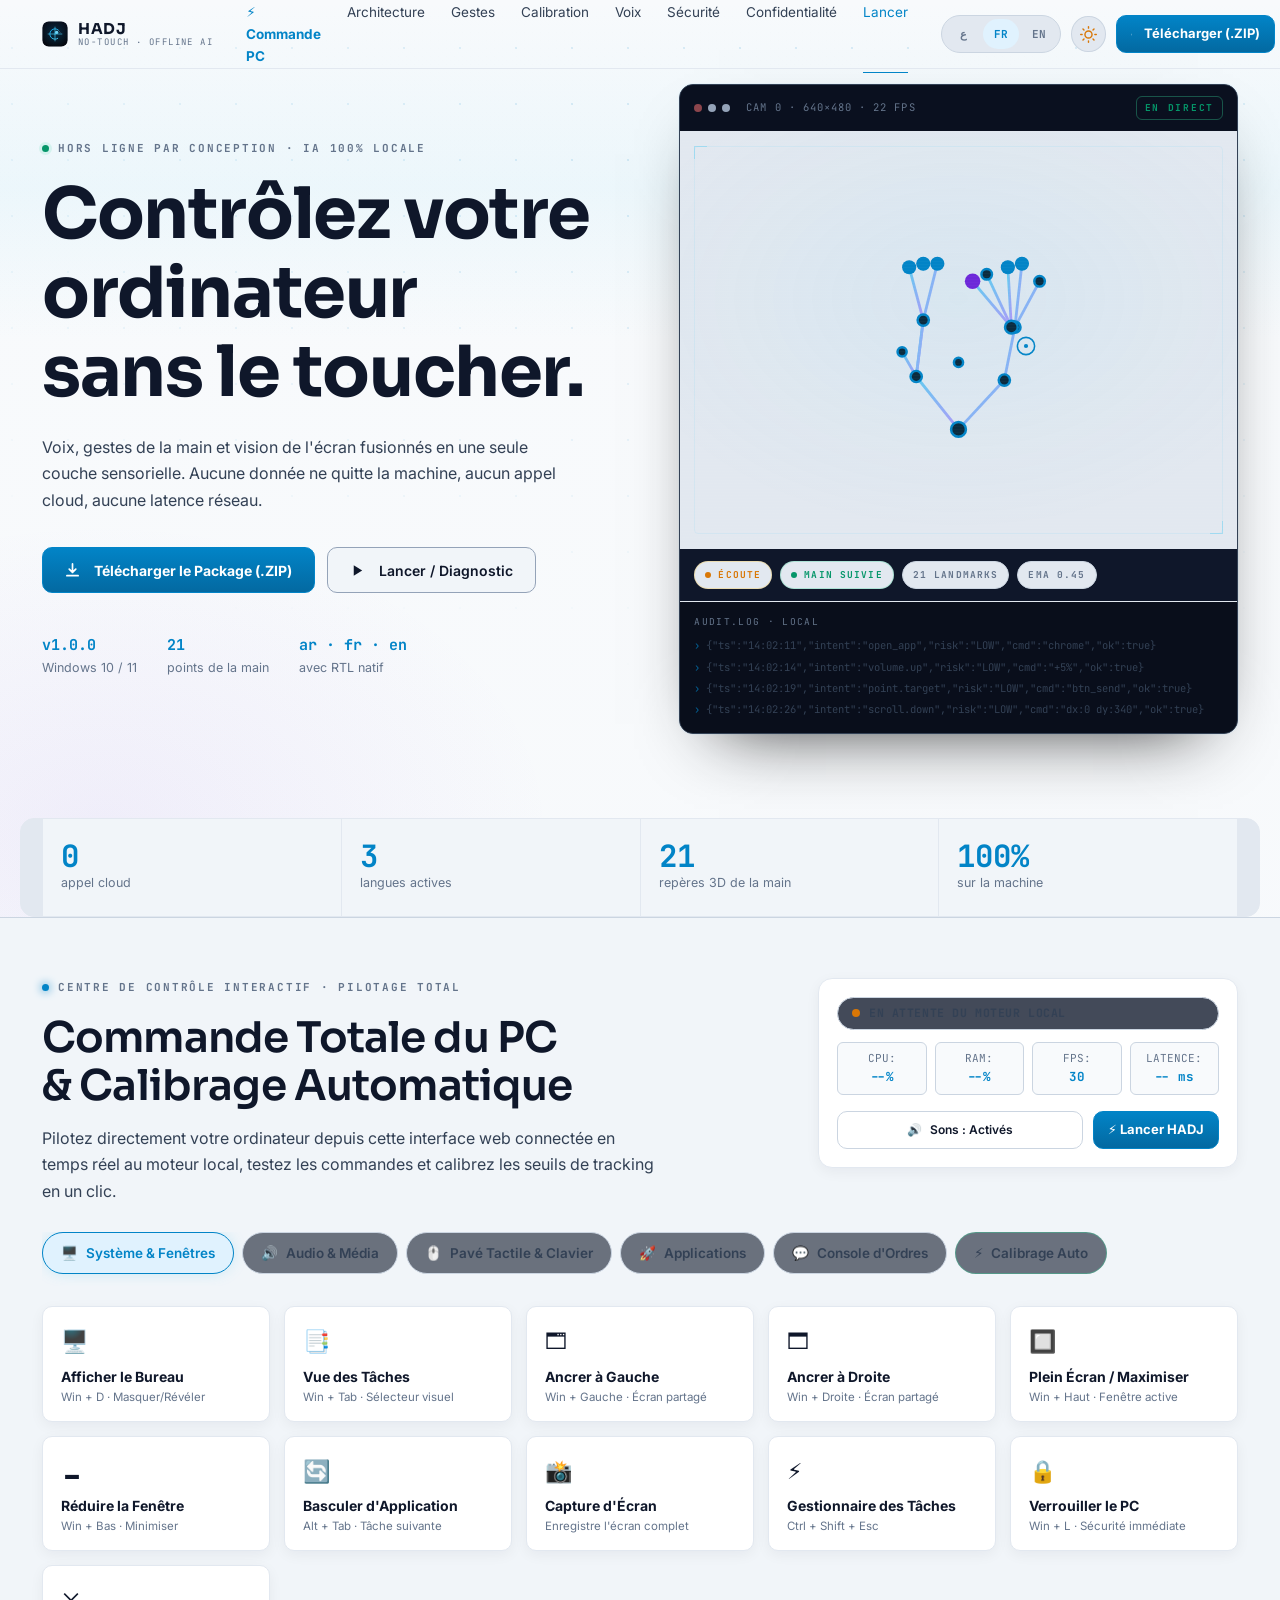
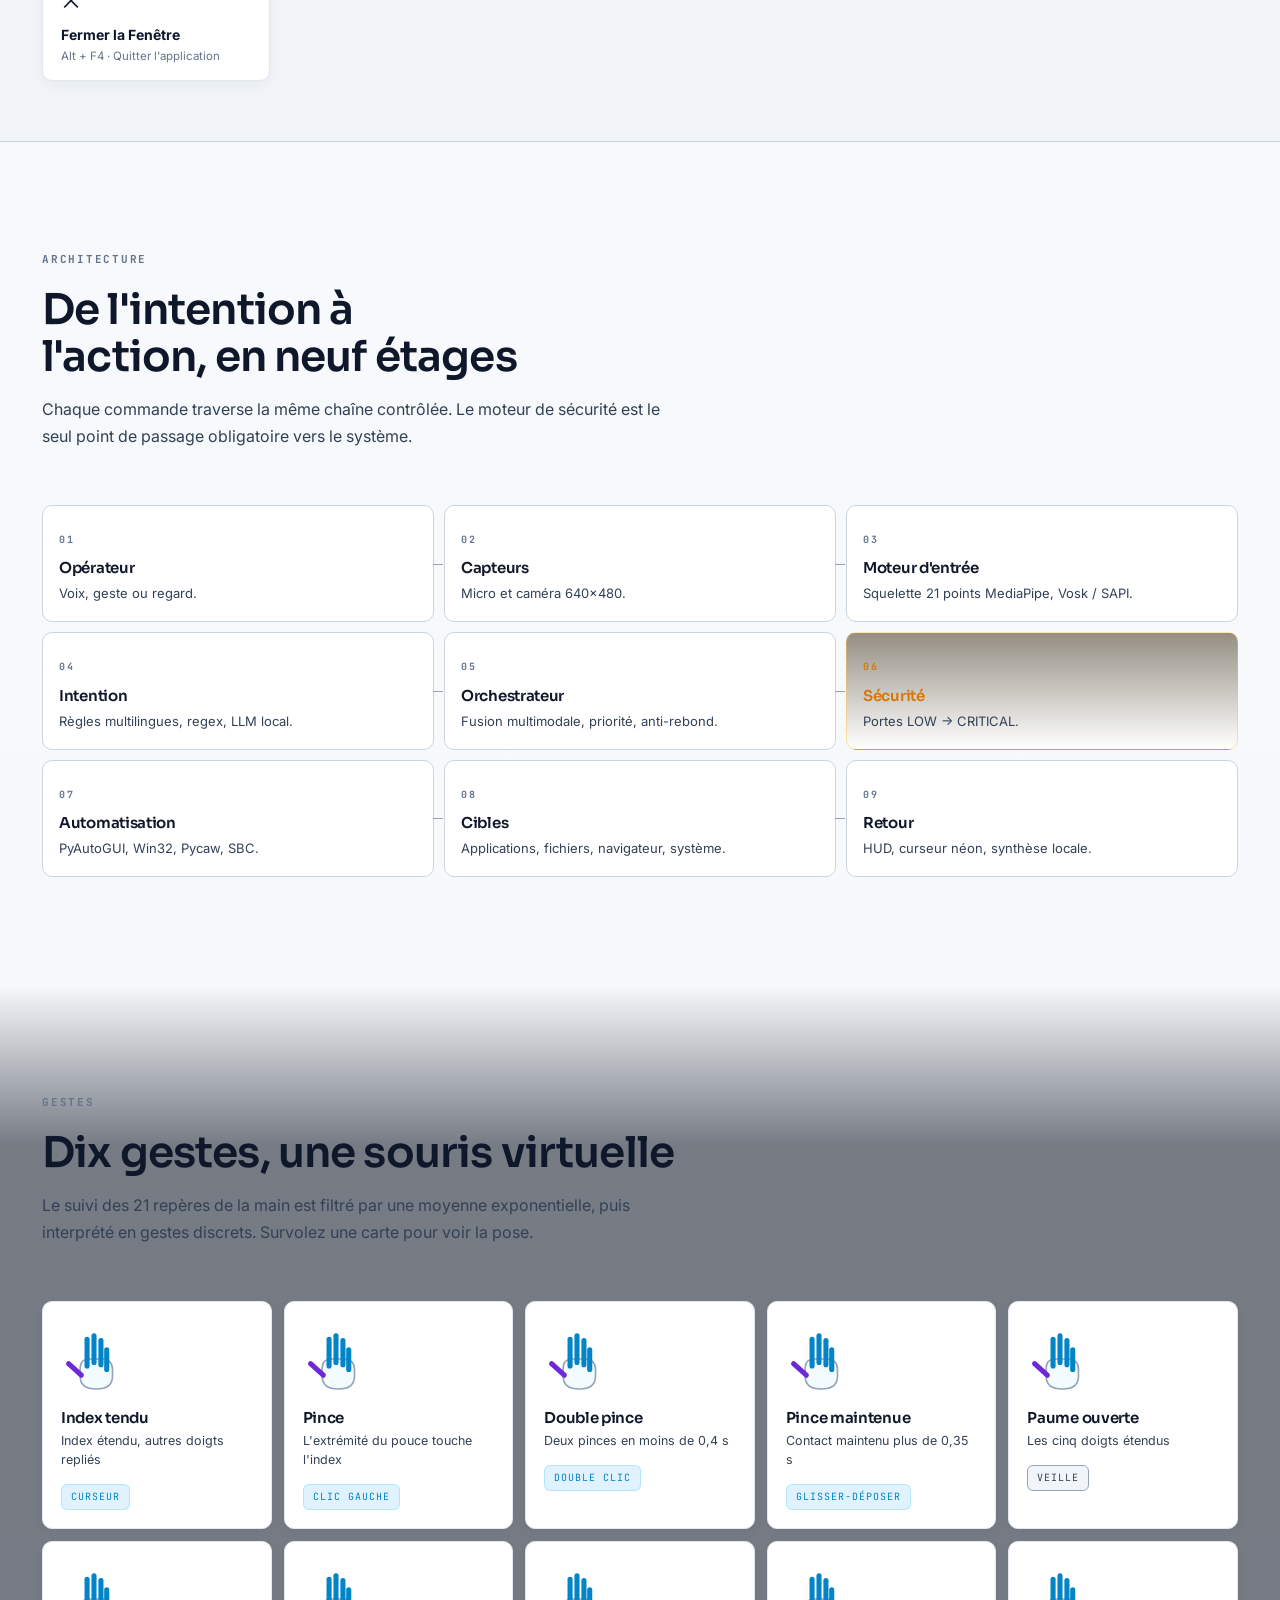
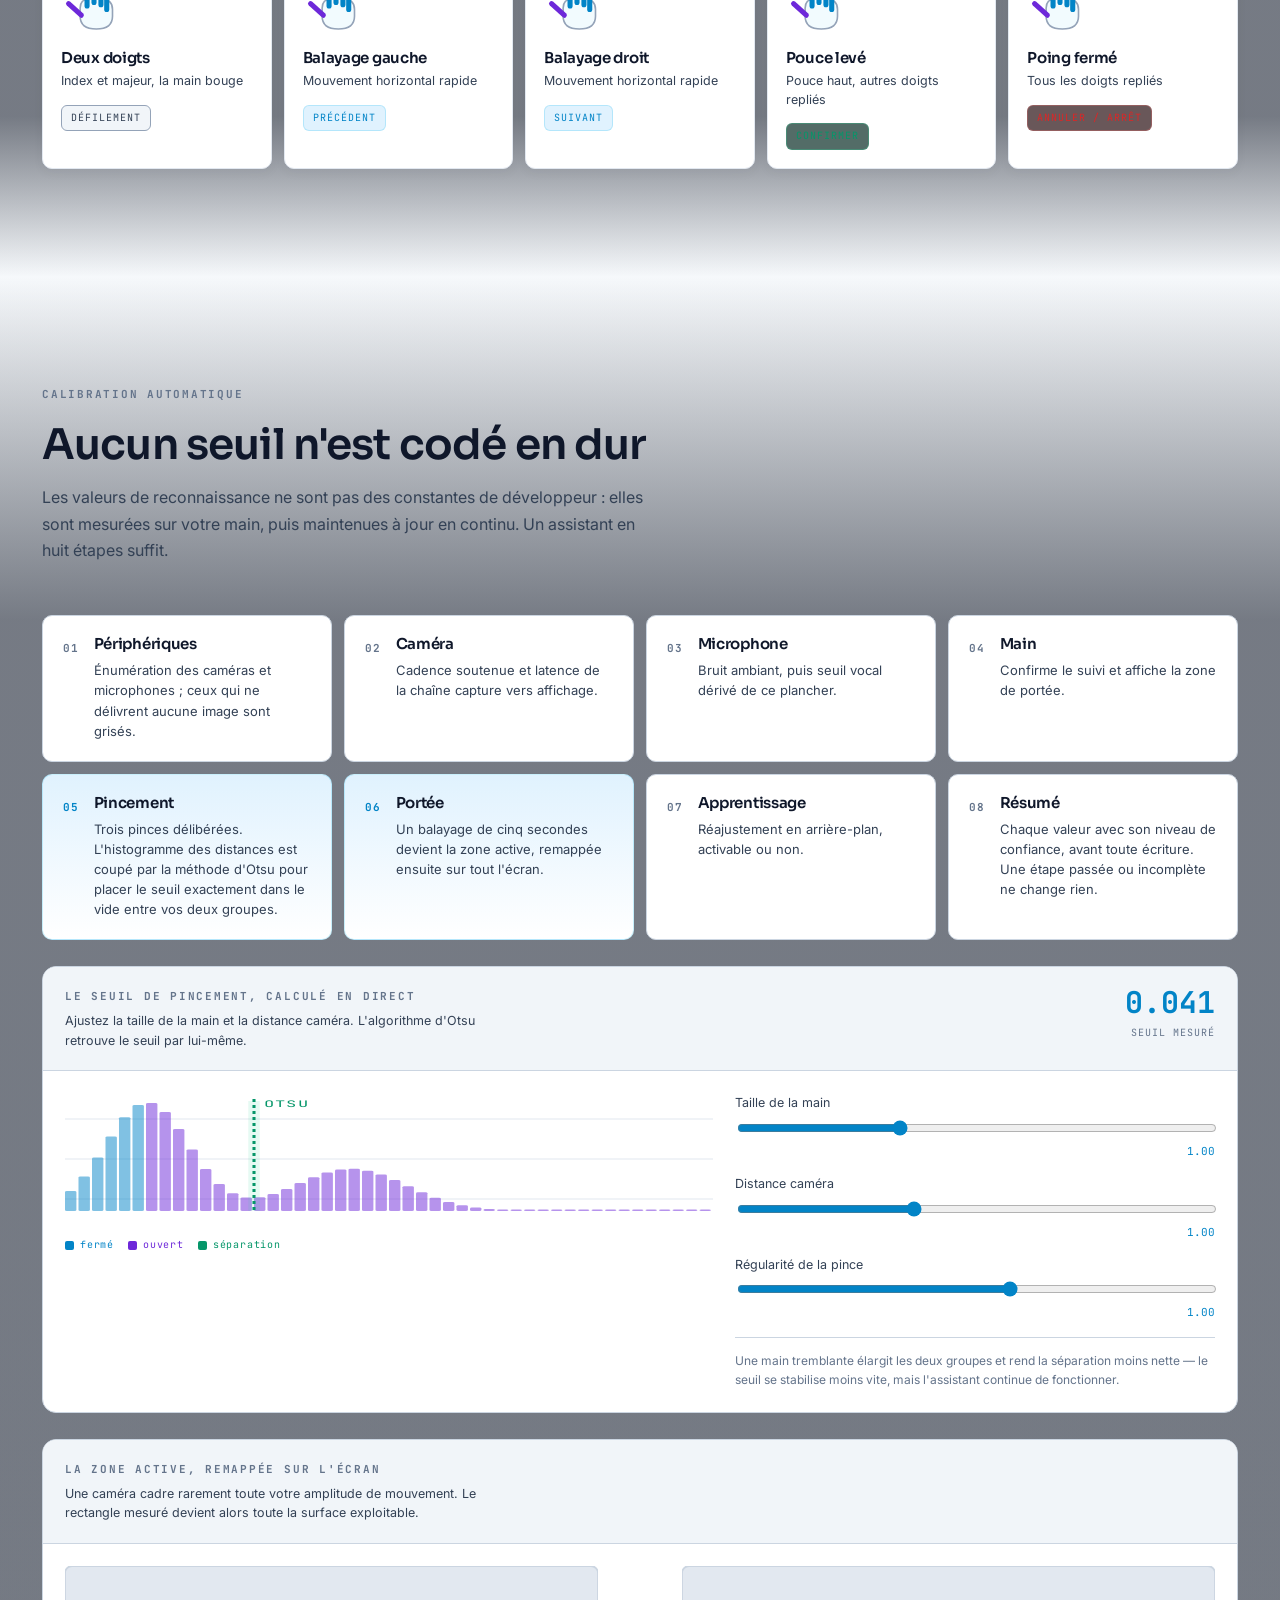
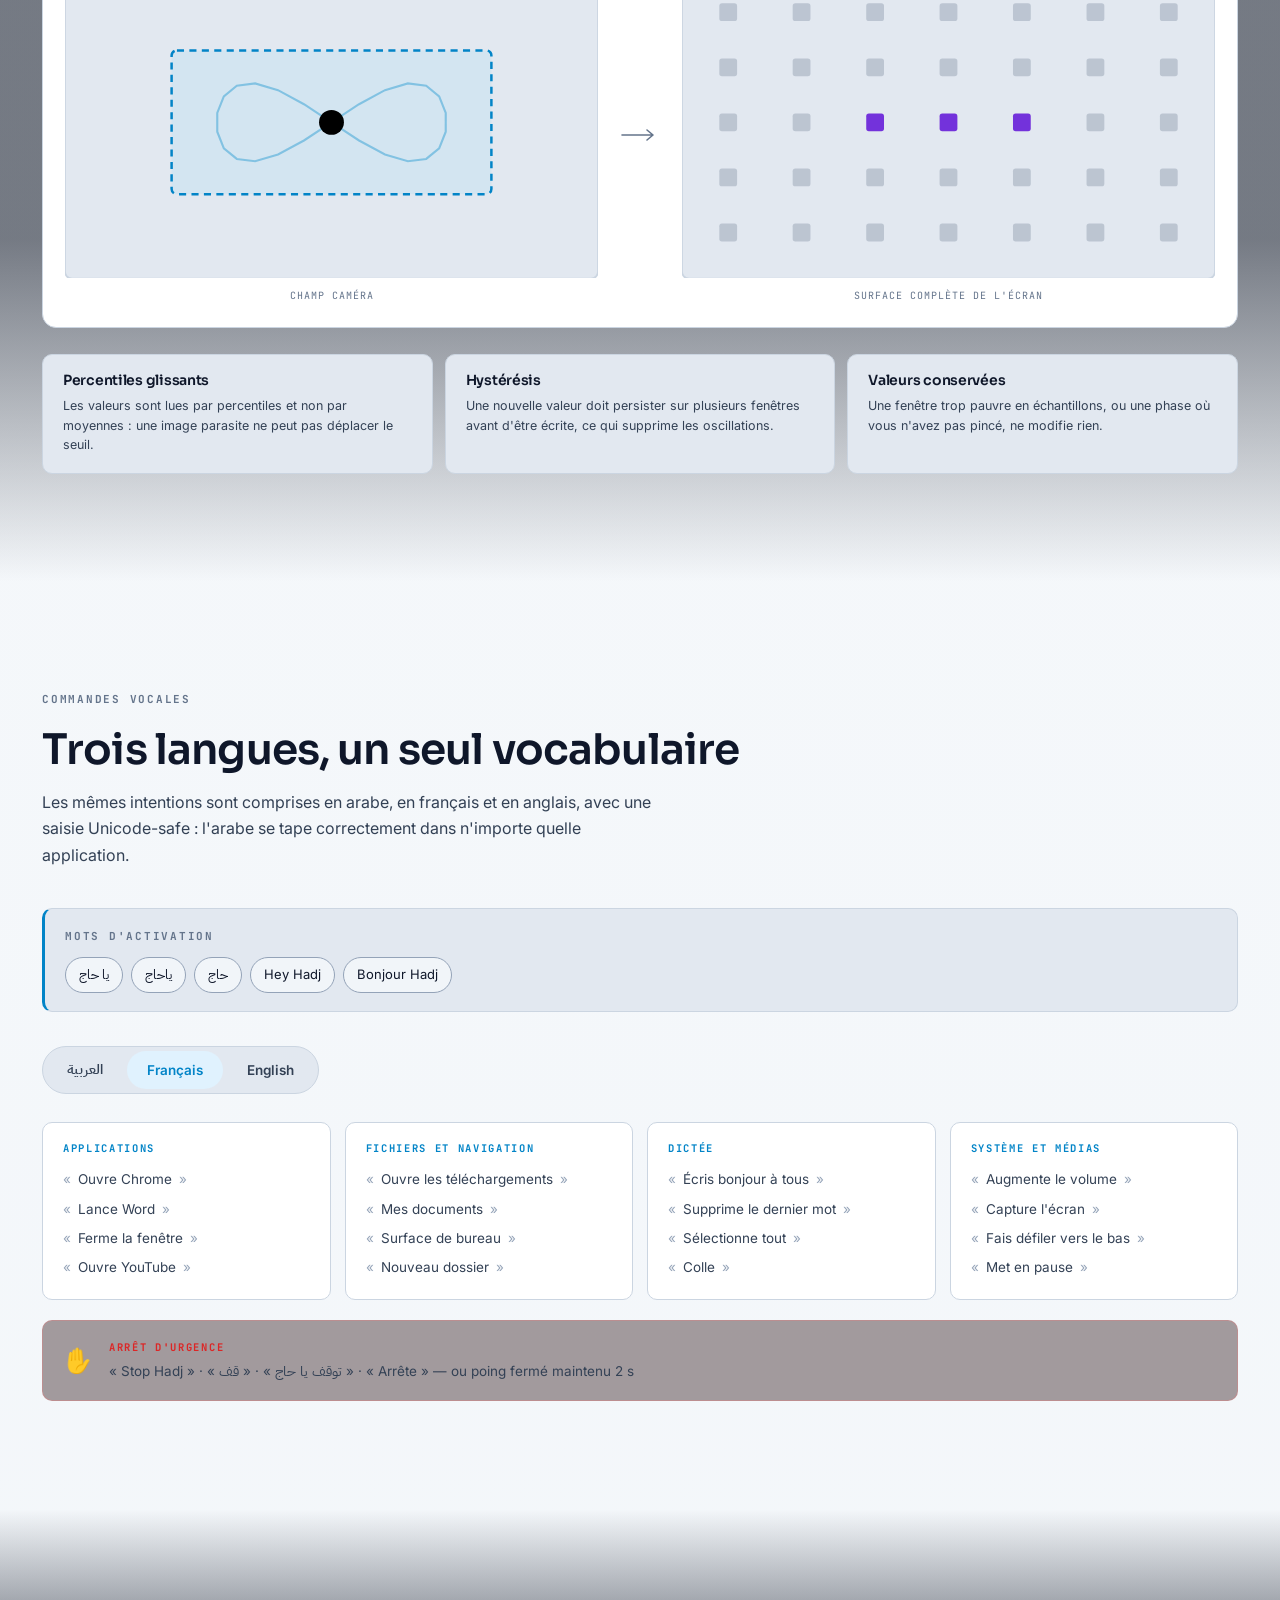
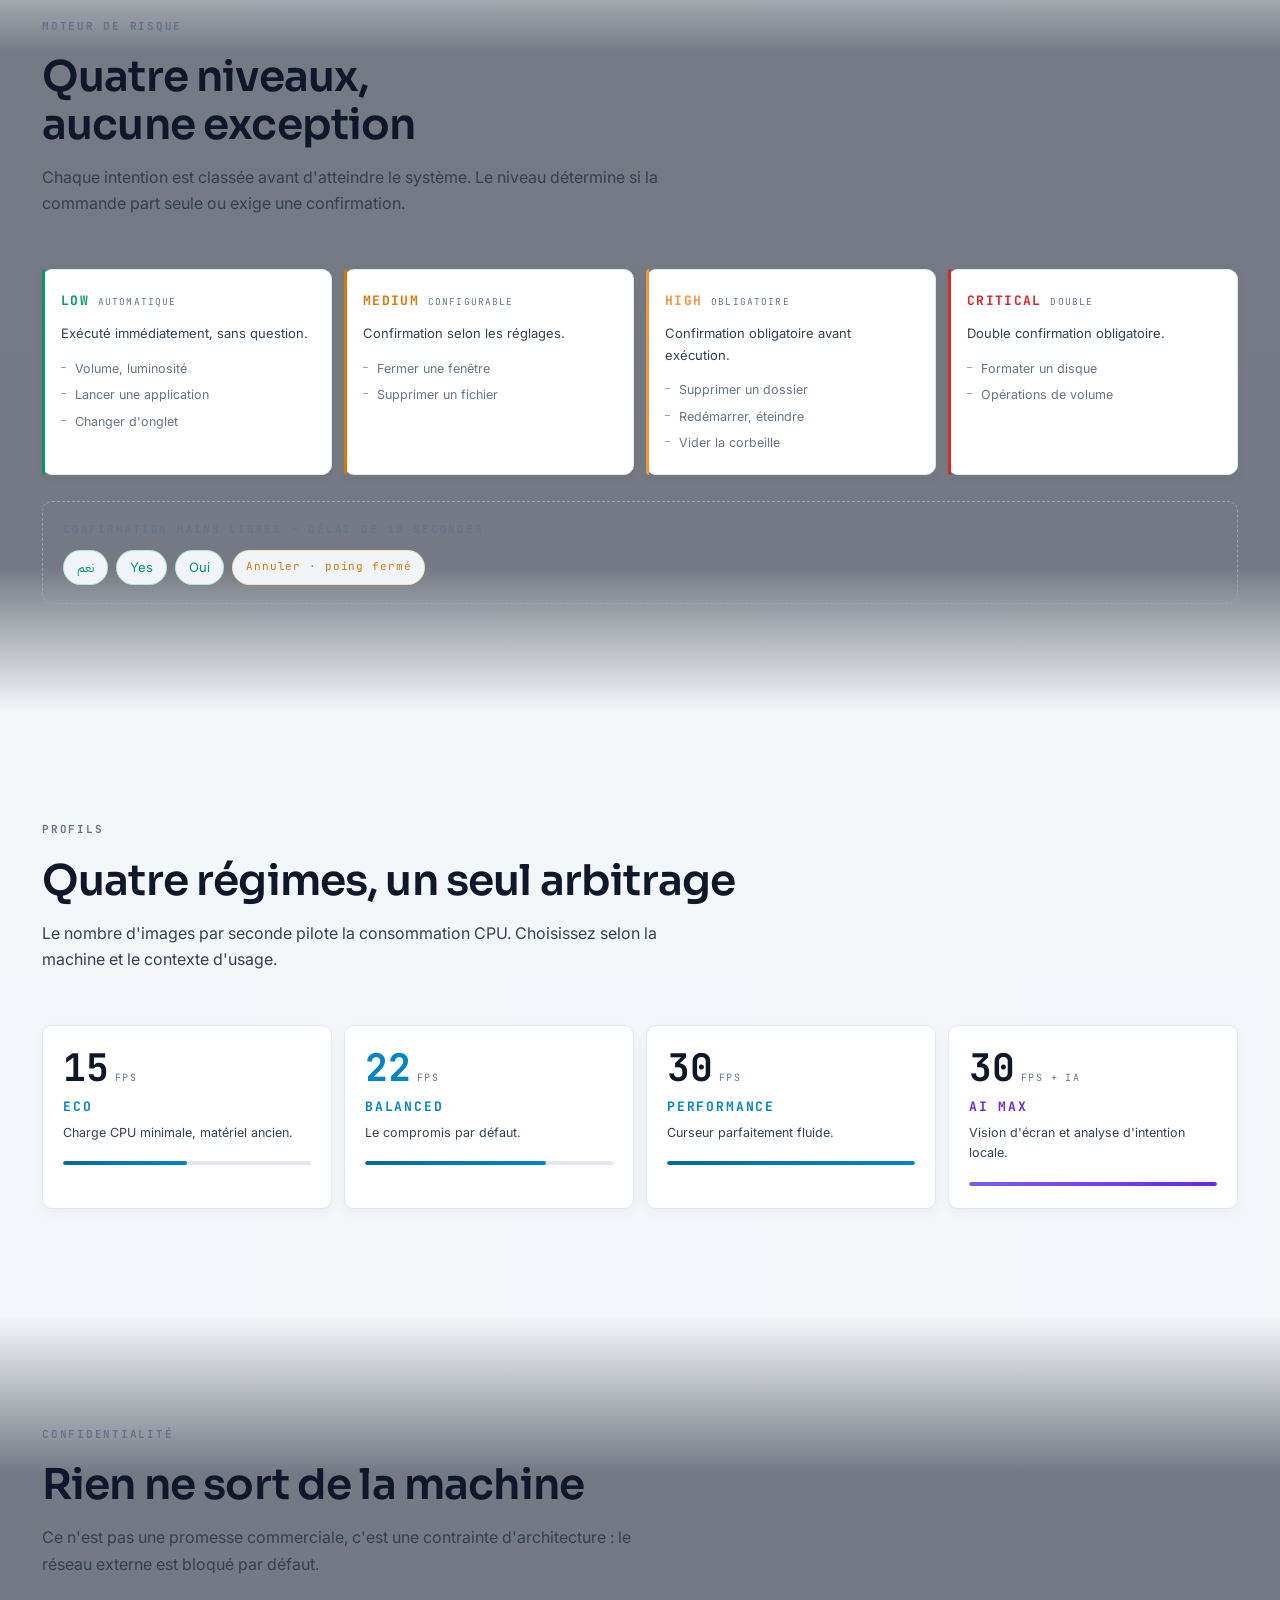
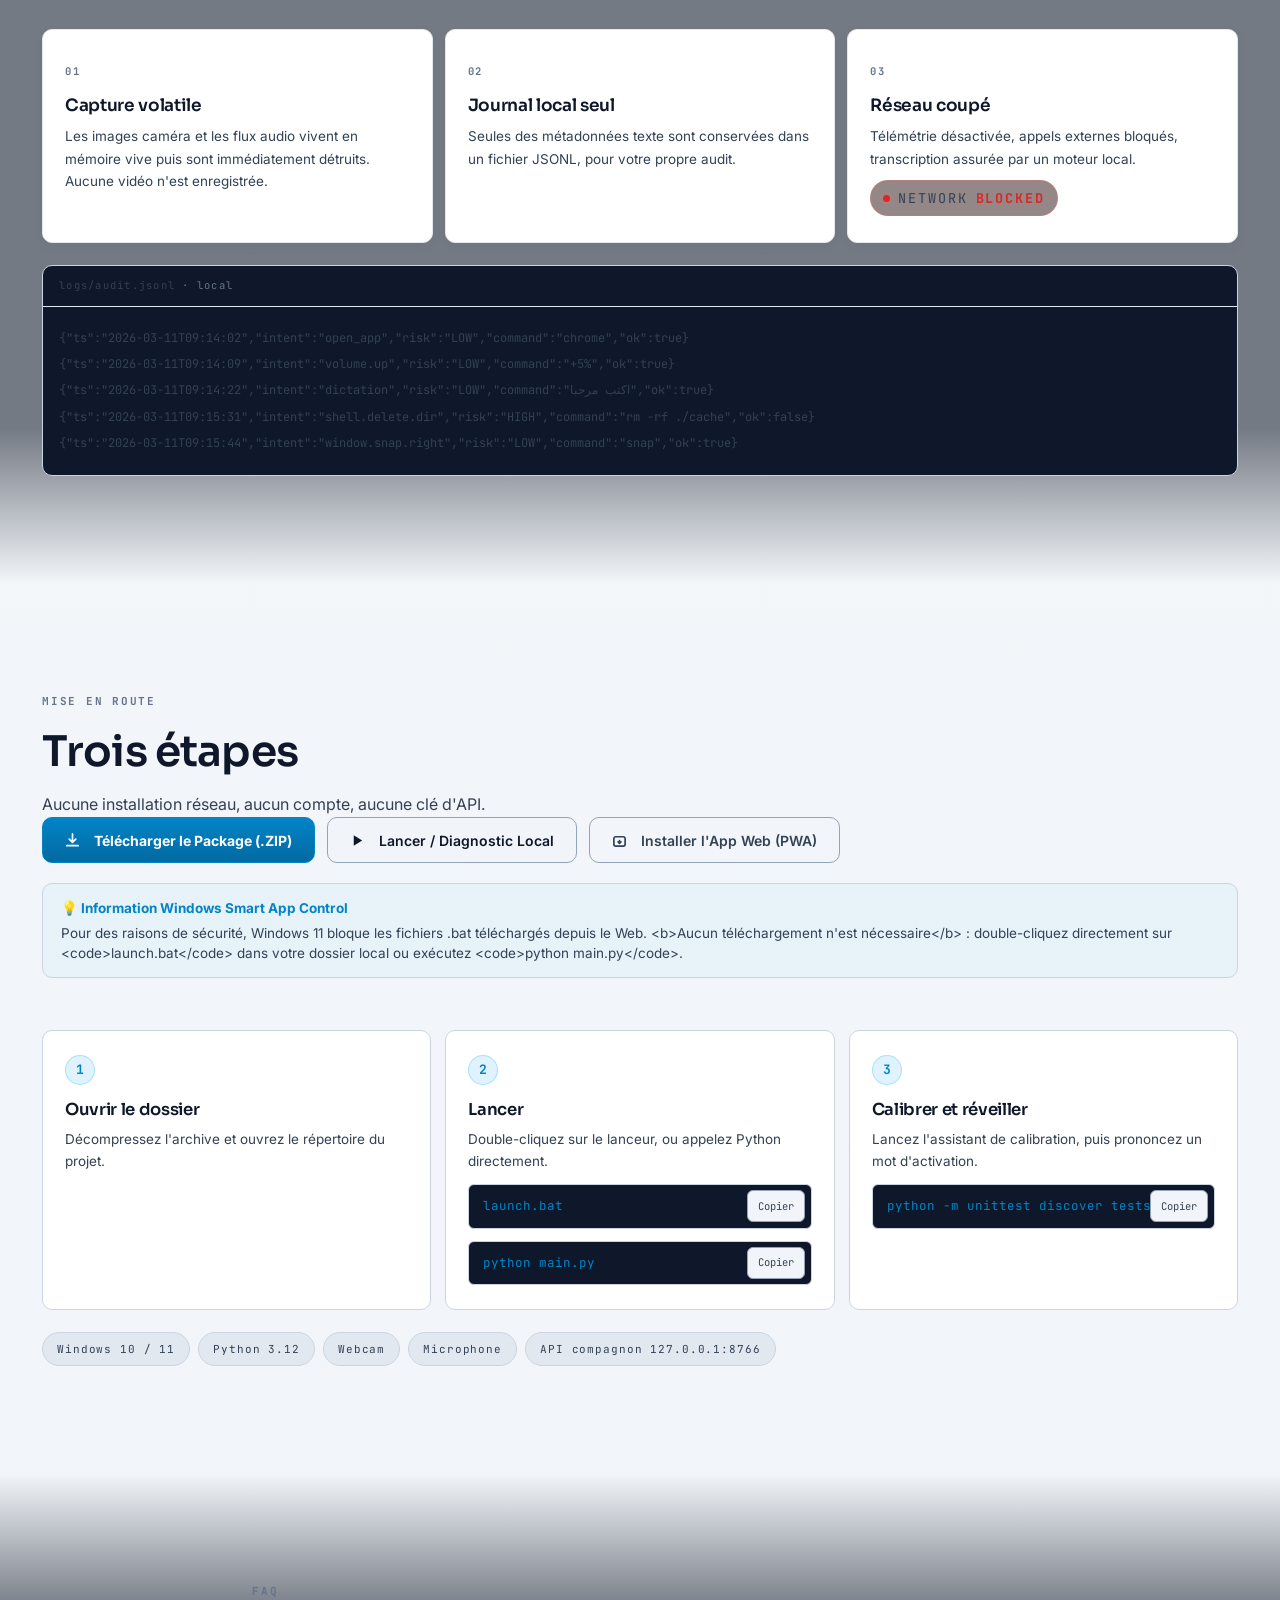
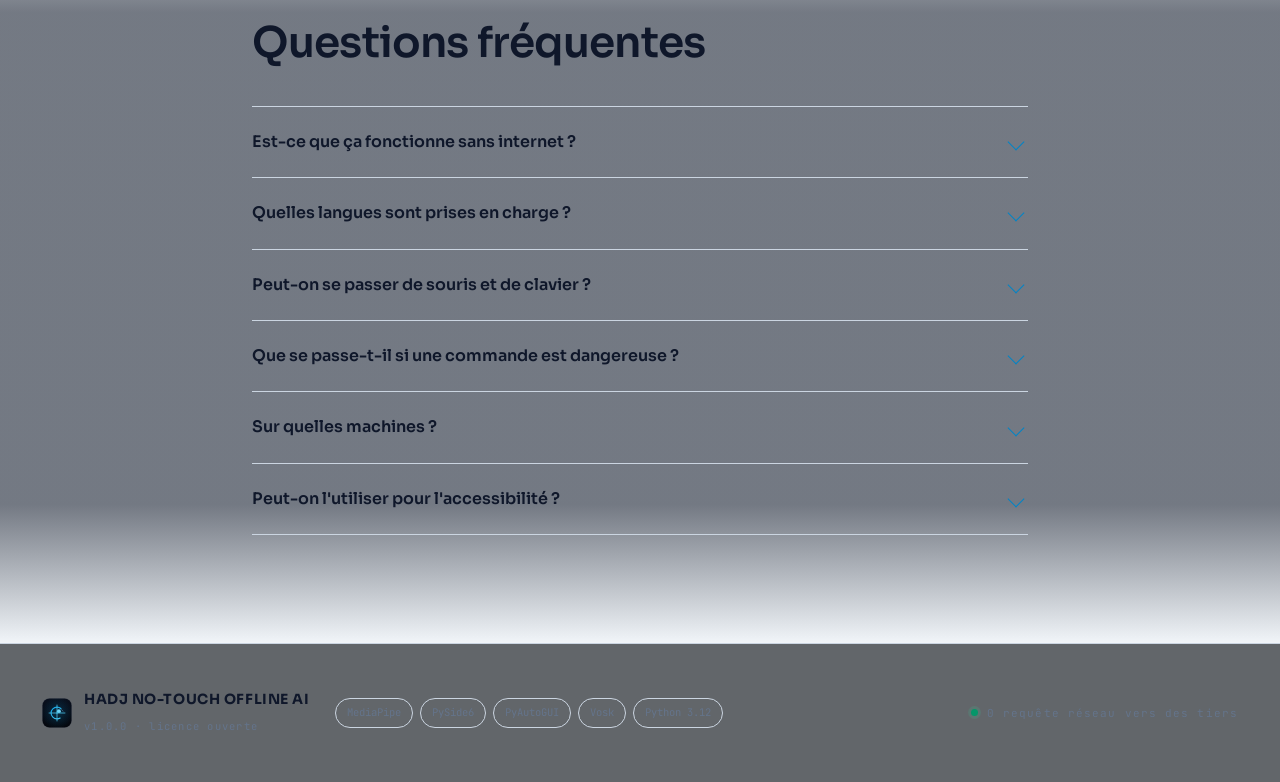
==== commit feefeda6: "feat(web): add direct download link in top navbar header and optimize hero padding" ====
--- a/web/index.html
+++ b/web/index.html
@@ -61,9 +61,12 @@
         <svg class="sun-icon" viewBox="0 0 24 24" width="17" height="17" fill="none" stroke="currentColor" stroke-width="2" stroke-linecap="round" stroke-linejoin="round" aria-hidden="true"><circle cx="12" cy="12" r="5"></circle><line x1="12" y1="1" x2="12" y2="3"></line><line x1="12" y1="21" x2="12" y2="23"></line><line x1="4.22" y1="4.22" x2="5.64" y2="5.64"></line><line x1="18.36" y1="18.36" x2="19.78" y2="19.78"></line><line x1="1" y1="12" x2="3" y2="12"></line><line x1="21" y1="12" x2="23" y2="12"></line><line x1="4.22" y1="19.78" x2="5.64" y2="18.36"></line><line x1="18.36" y1="5.64" x2="19.78" y2="4.22"></line></svg>
         <svg class="moon-icon" viewBox="0 0 24 24" width="17" height="17" fill="none" stroke="currentColor" stroke-width="2" stroke-linecap="round" stroke-linejoin="round" aria-hidden="true"><path d="M21 12.79A9 9 0 1 1 11.21 3 7 7 0 0 0 21 12.79z"></path></svg>
       </button>
-      <button type="button" class="btn btn--p btn--sm install-btn" data-install>
-        <svg viewBox="0 0 16 16" width="13" height="13" aria-hidden="true"><path d="M8 1v9M4.5 6.5 8 10l3.5-3.5M2 13.5h12" fill="none" stroke="currentColor" stroke-width="1.6" stroke-linecap="round" stroke-linejoin="round"/></svg>
-        <span data-i18n="nav.install">Installer</span>
+      <a href="https://github.com/meddahuhadj/HADJ-NO-TOUCH-AI/archive/refs/heads/master.zip" class="btn btn--p btn--sm nav-download-btn" download target="_blank" rel="noopener noreferrer">
+        <svg viewBox="0 0 16 16" width="13" height="13" aria-hidden="true" style="margin-inline-end: 4px;"><path d="M8 1v9M4.5 6.5 8 10l3.5-3.5M2 13.5h12" fill="none" stroke="currentColor" stroke-width="1.6" stroke-linecap="round" stroke-linejoin="round"/></svg>
+        <span data-i18n="nav.download_btn">Télécharger (.ZIP)</span>
+      </a>
+      <button type="button" class="btn btn--ghost btn--sm install-btn" data-install>
+        <span data-i18n="nav.install">Installer PWA</span>
       </button>
       <button type="button" class="burger" aria-expanded="false" aria-controls="mobile-menu" data-i18n-attr="aria-label:nav.menu">
         <span></span><span></span>
--- a/web/styles.css
+++ b/web/styles.css
@@ -191,7 +191,7 @@
 .sheet__panel a:hover { color: var(--accent); }
 
 /* --------------------------------- hero --------------------------------- */
-.hero { position: relative; padding-block: 132px 0; overflow: hidden; }
+.hero { position: relative; padding-block: 84px 0; overflow: hidden; }
 .hero__grid {
   position: absolute; inset: -10% -10% 0;
   background-image:
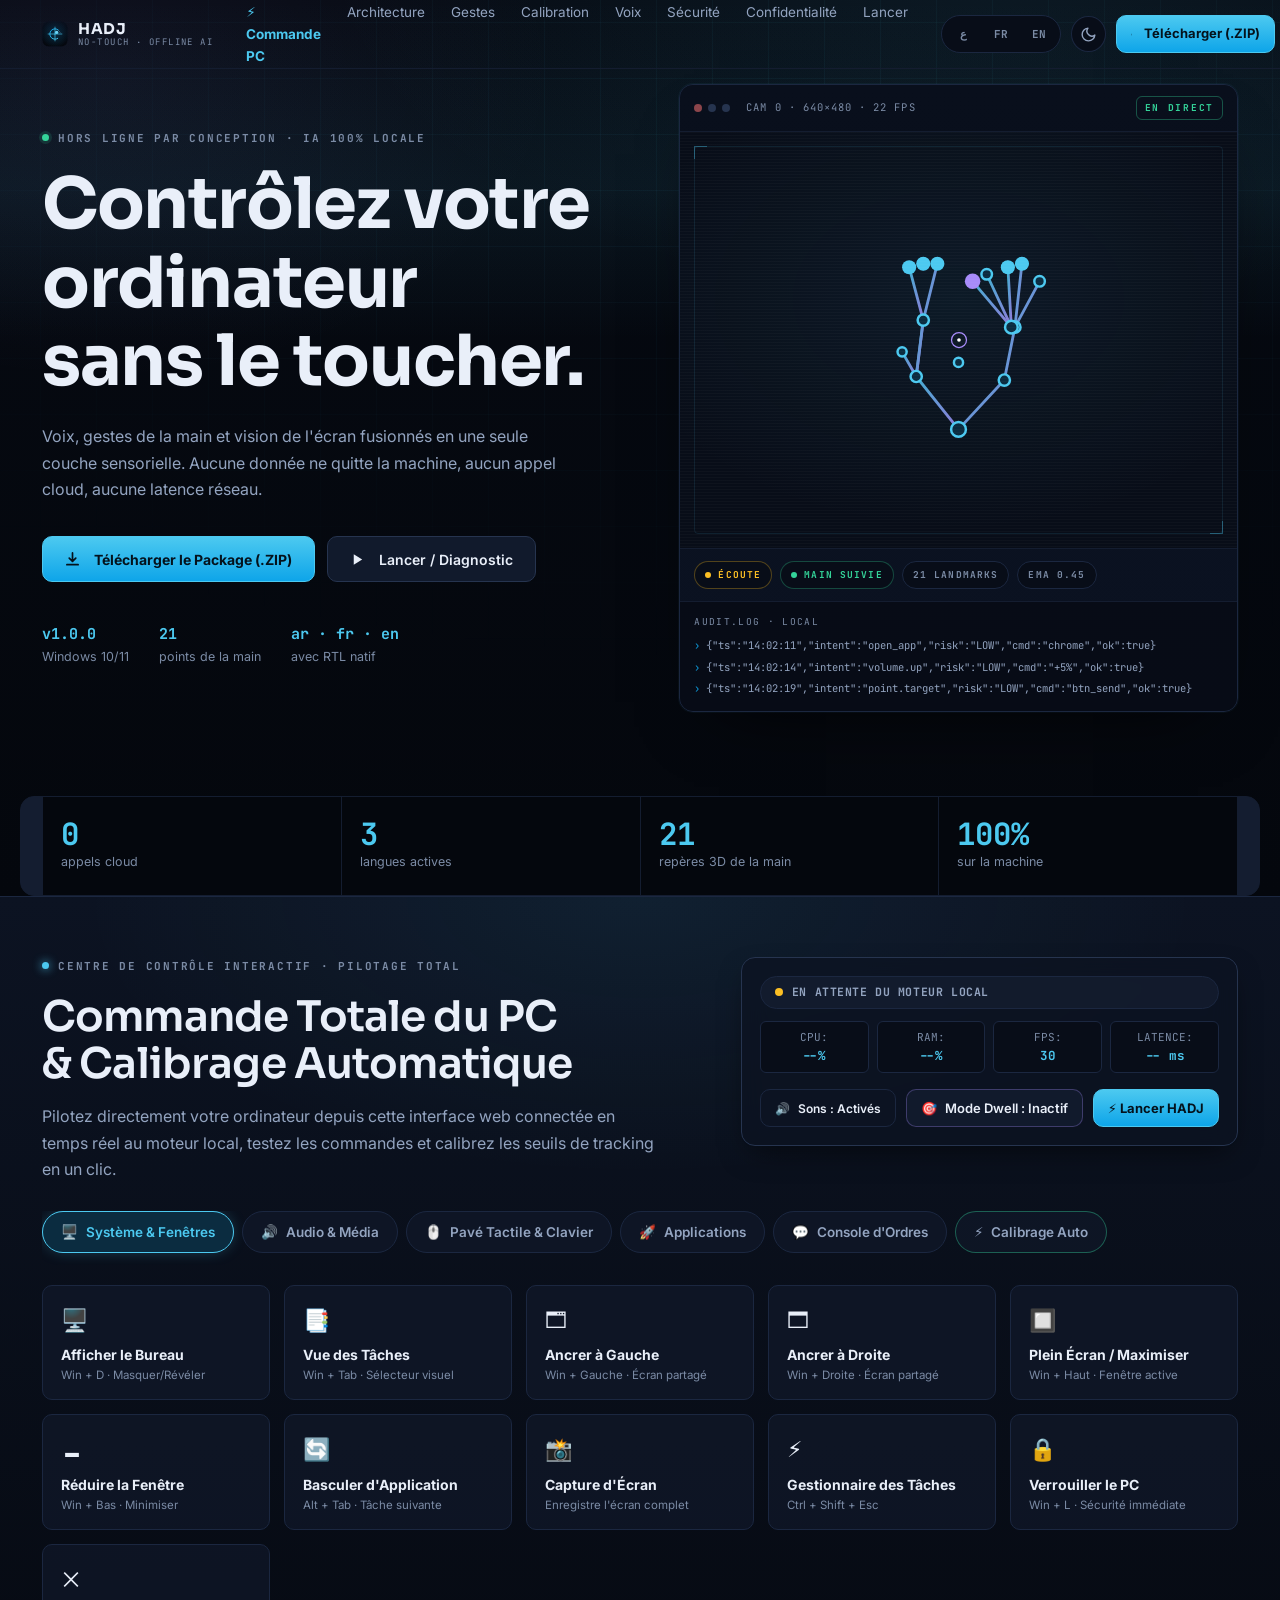
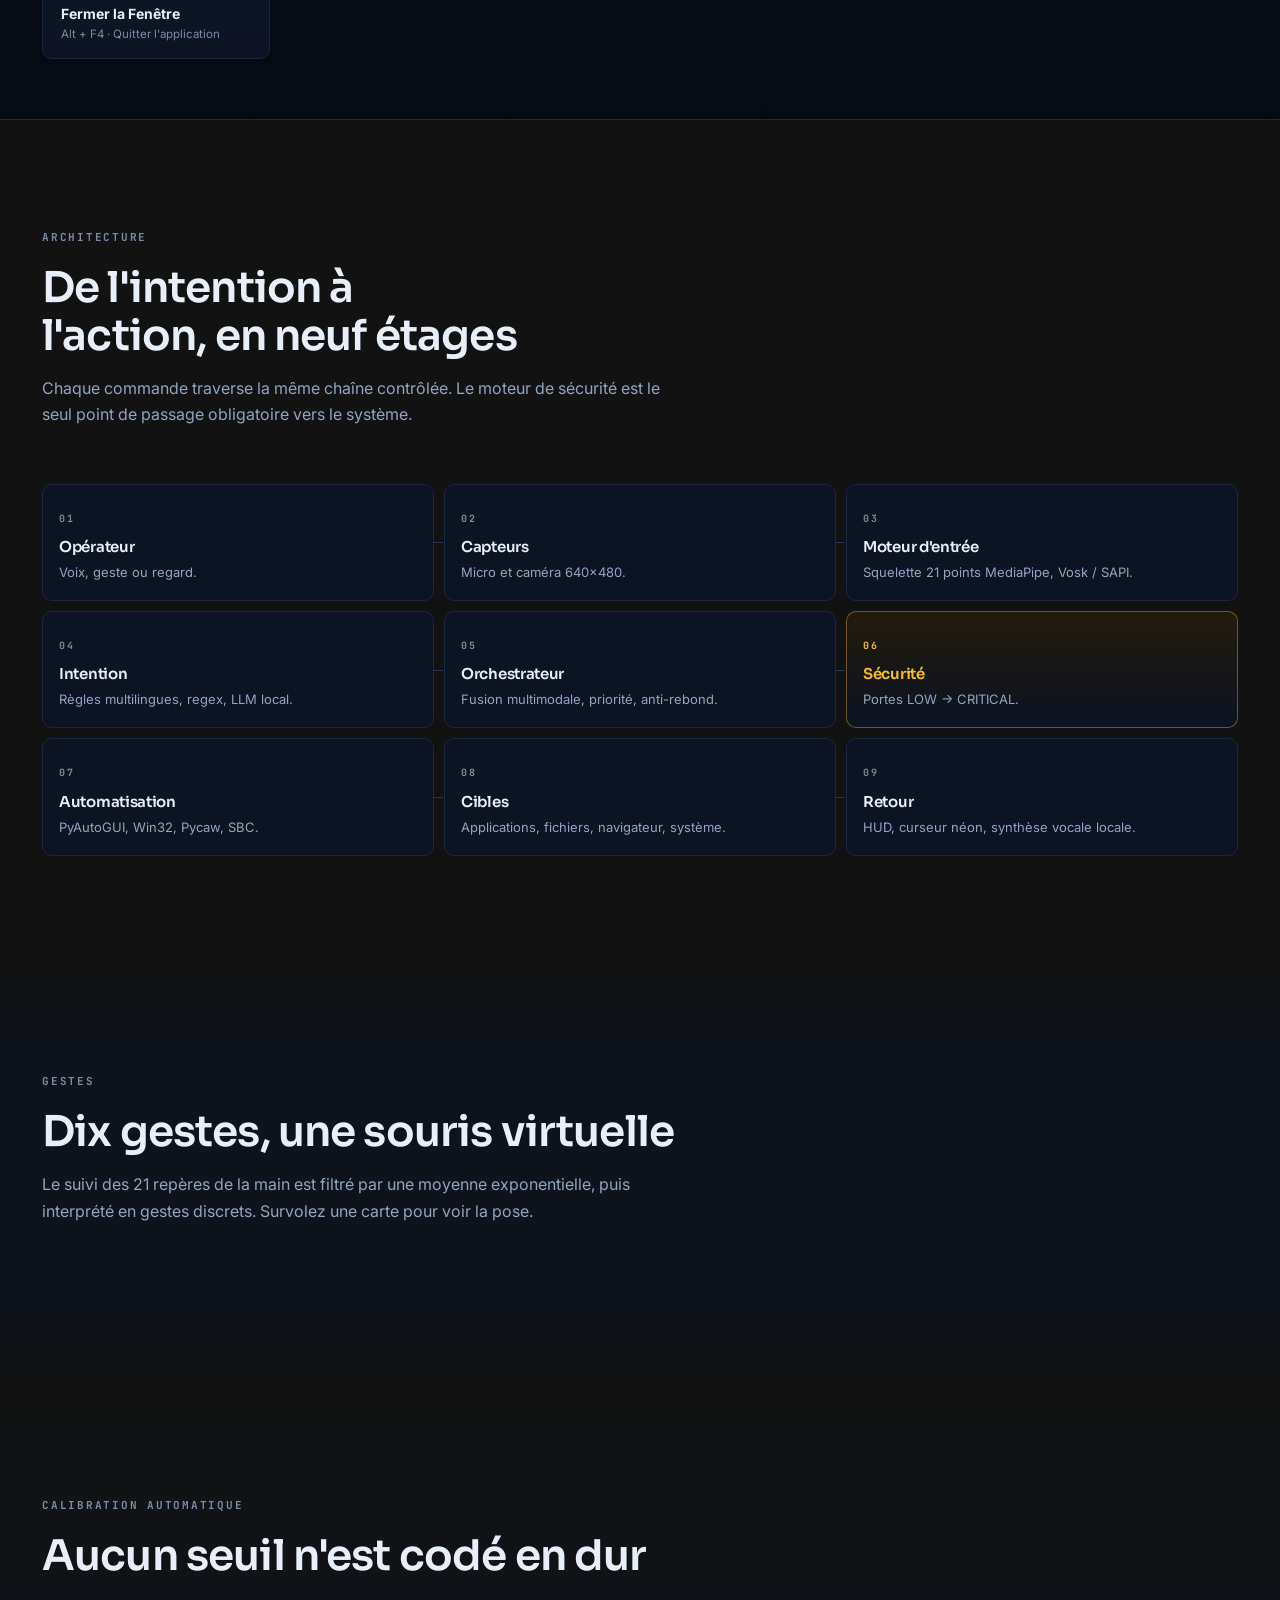
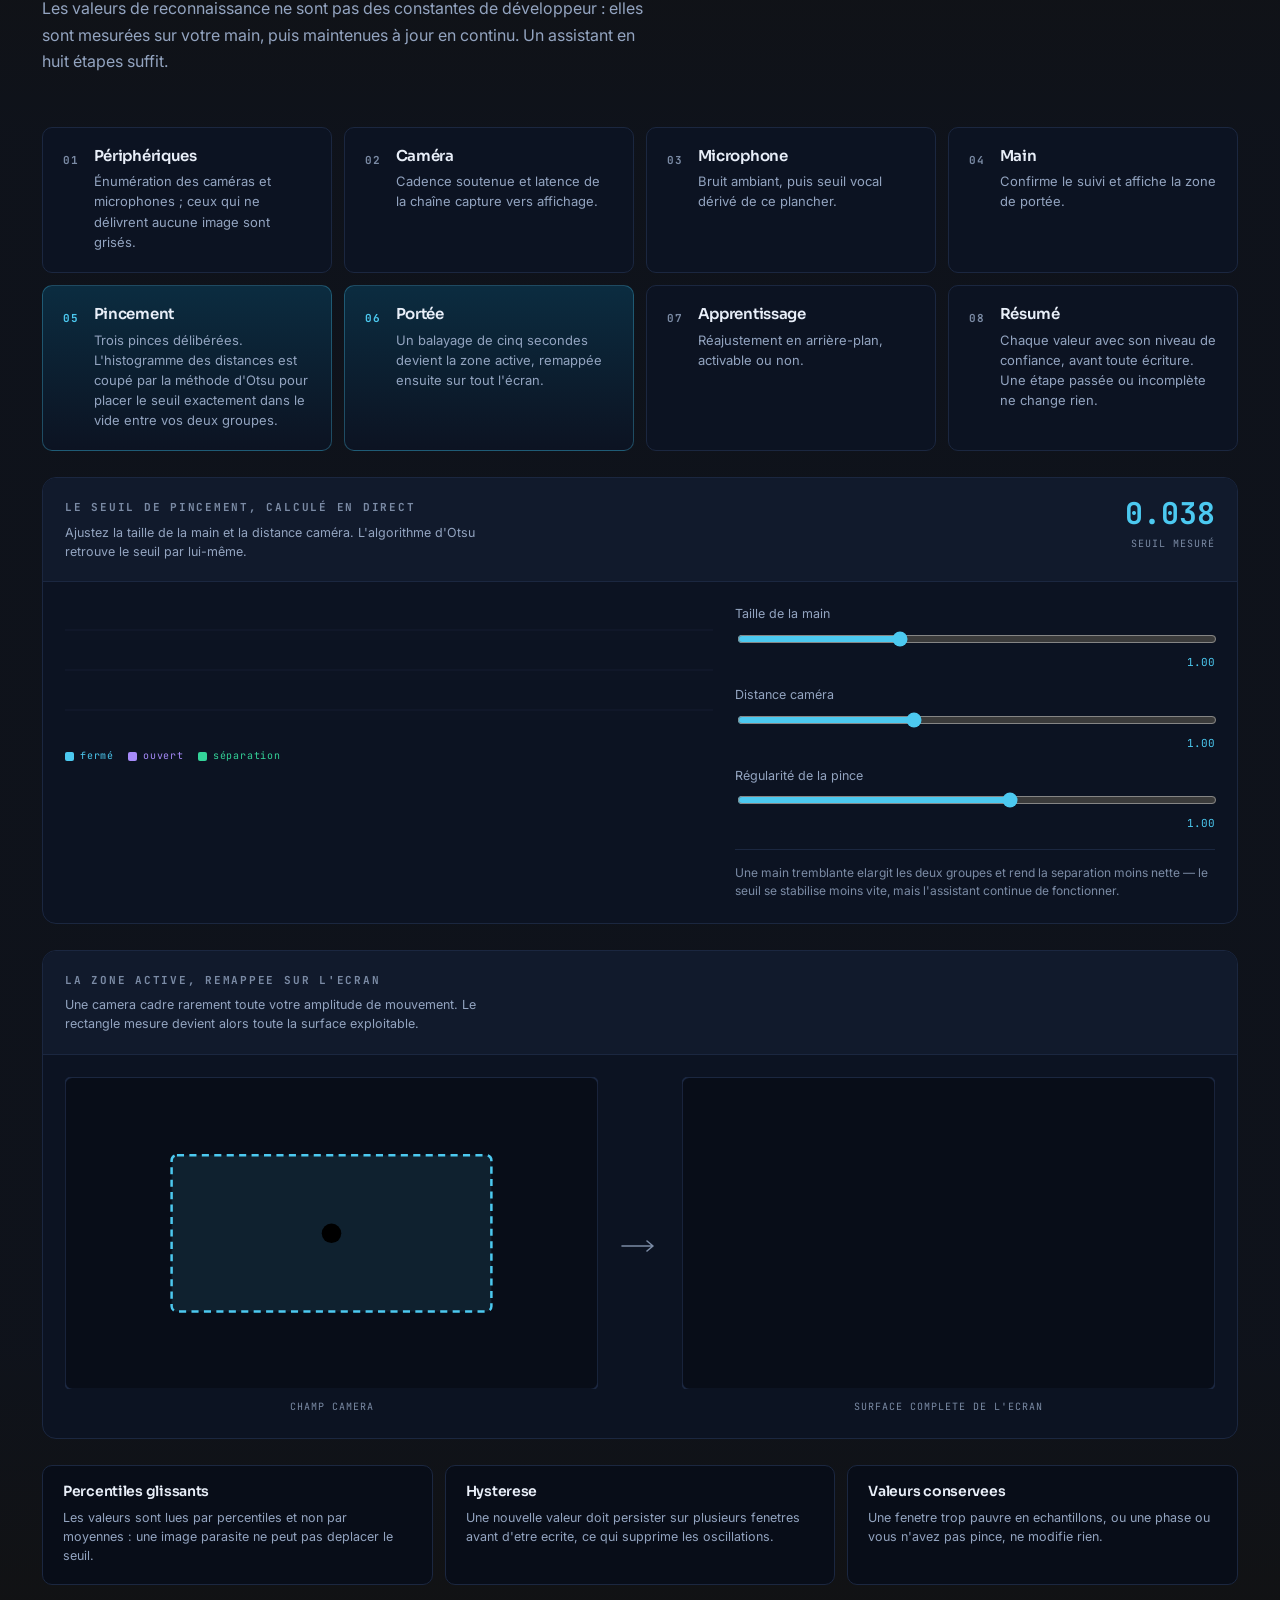
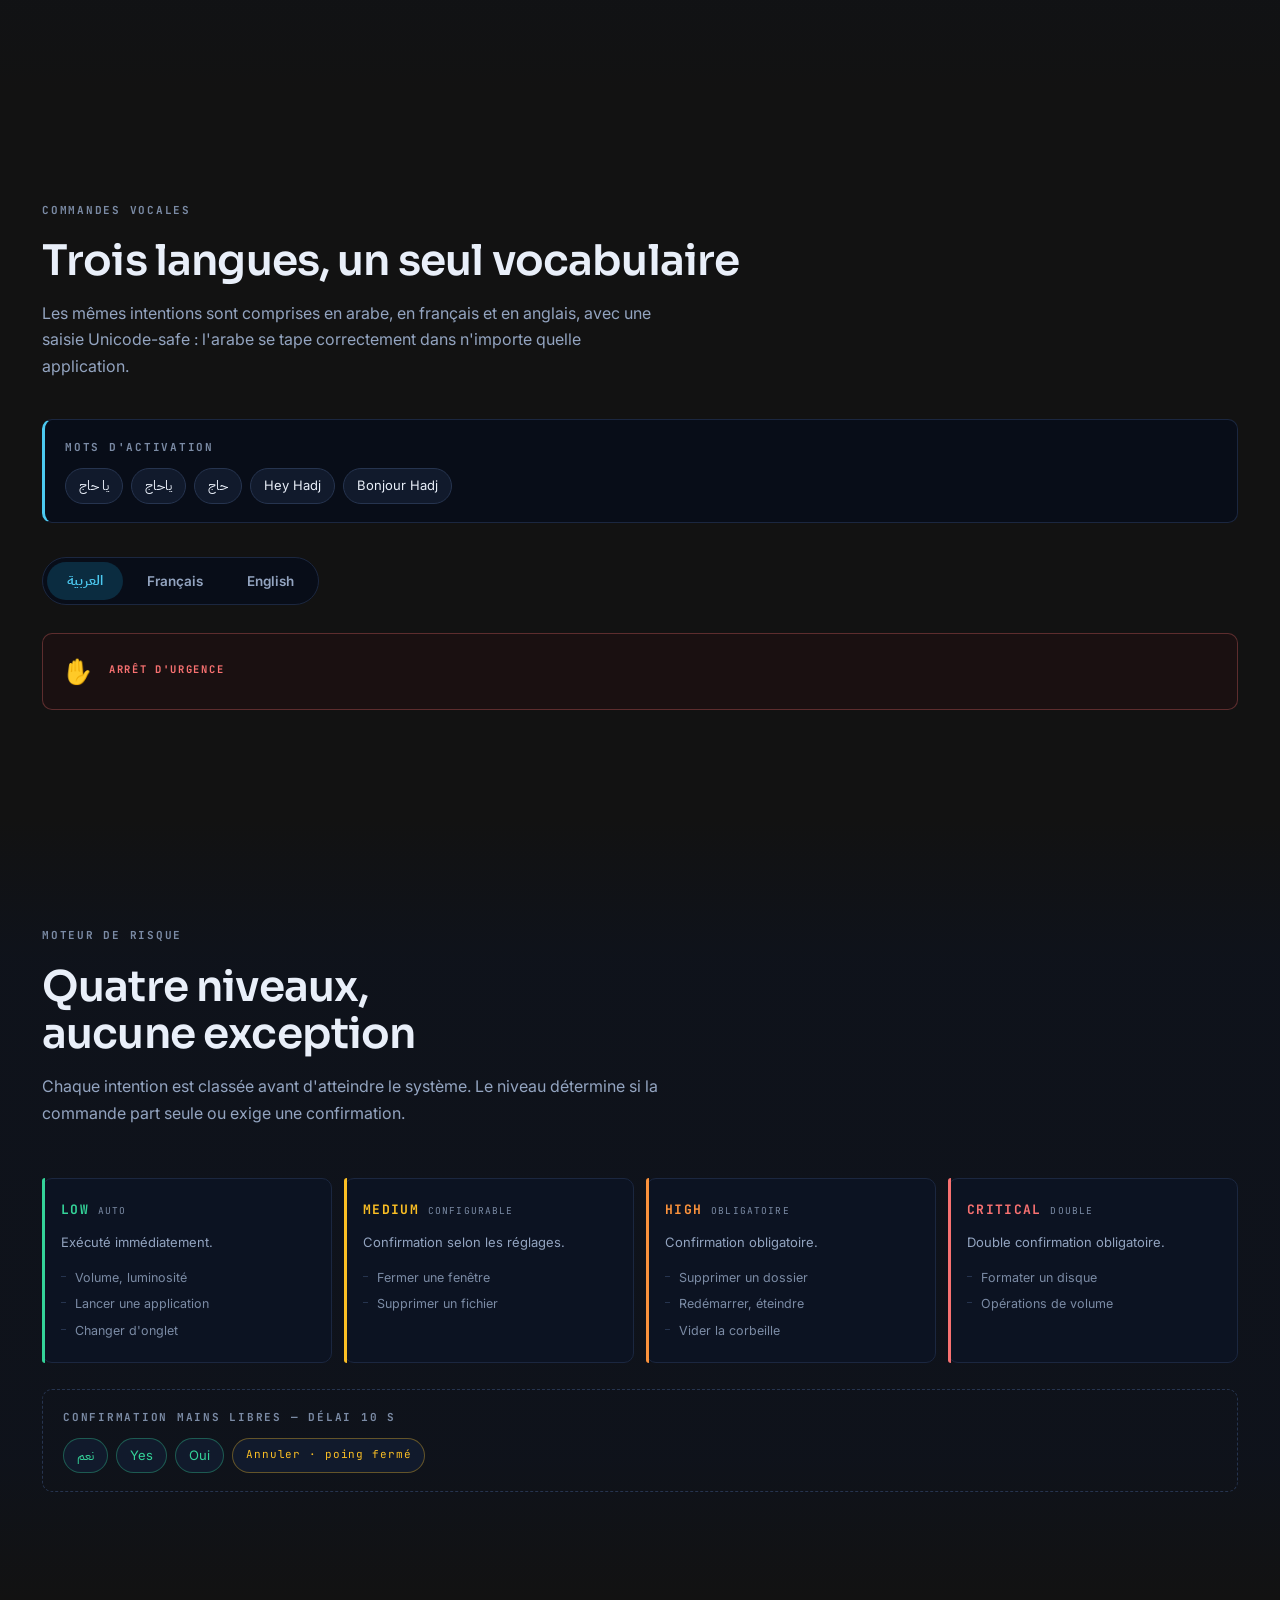
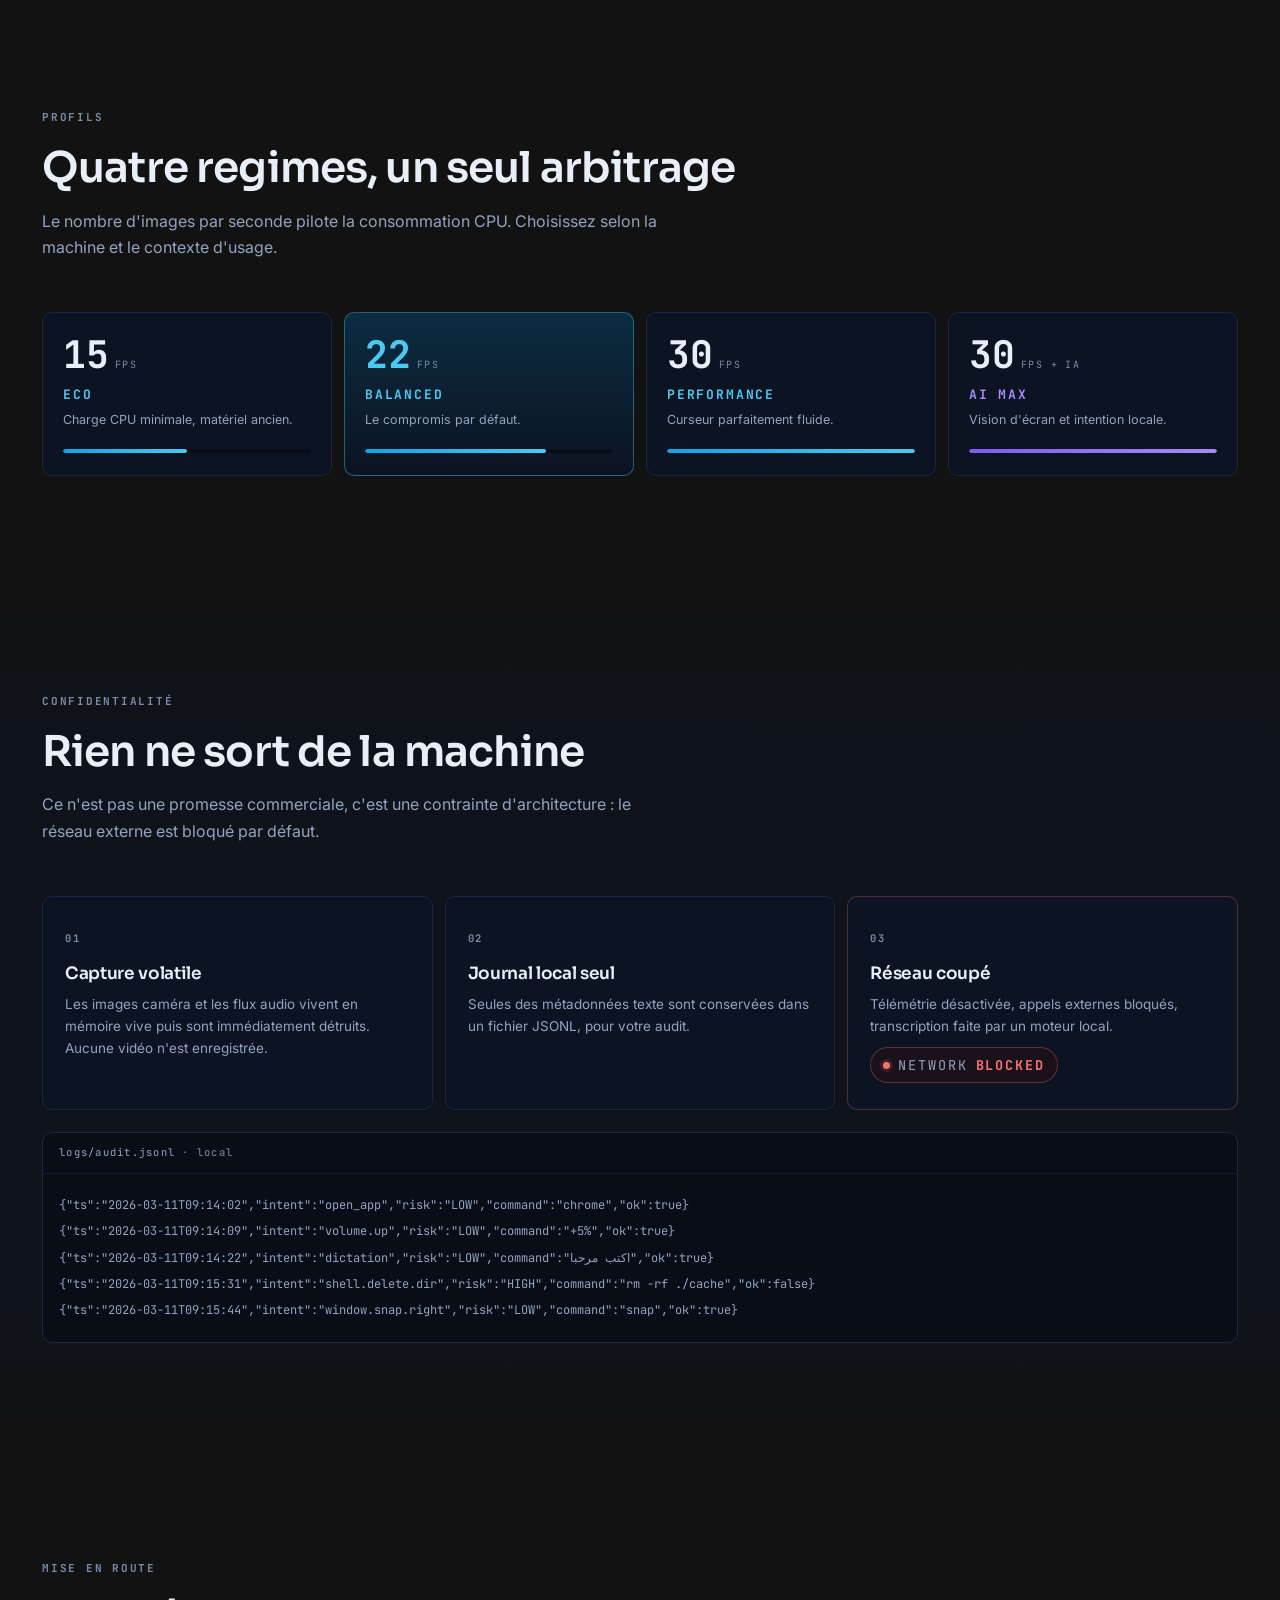
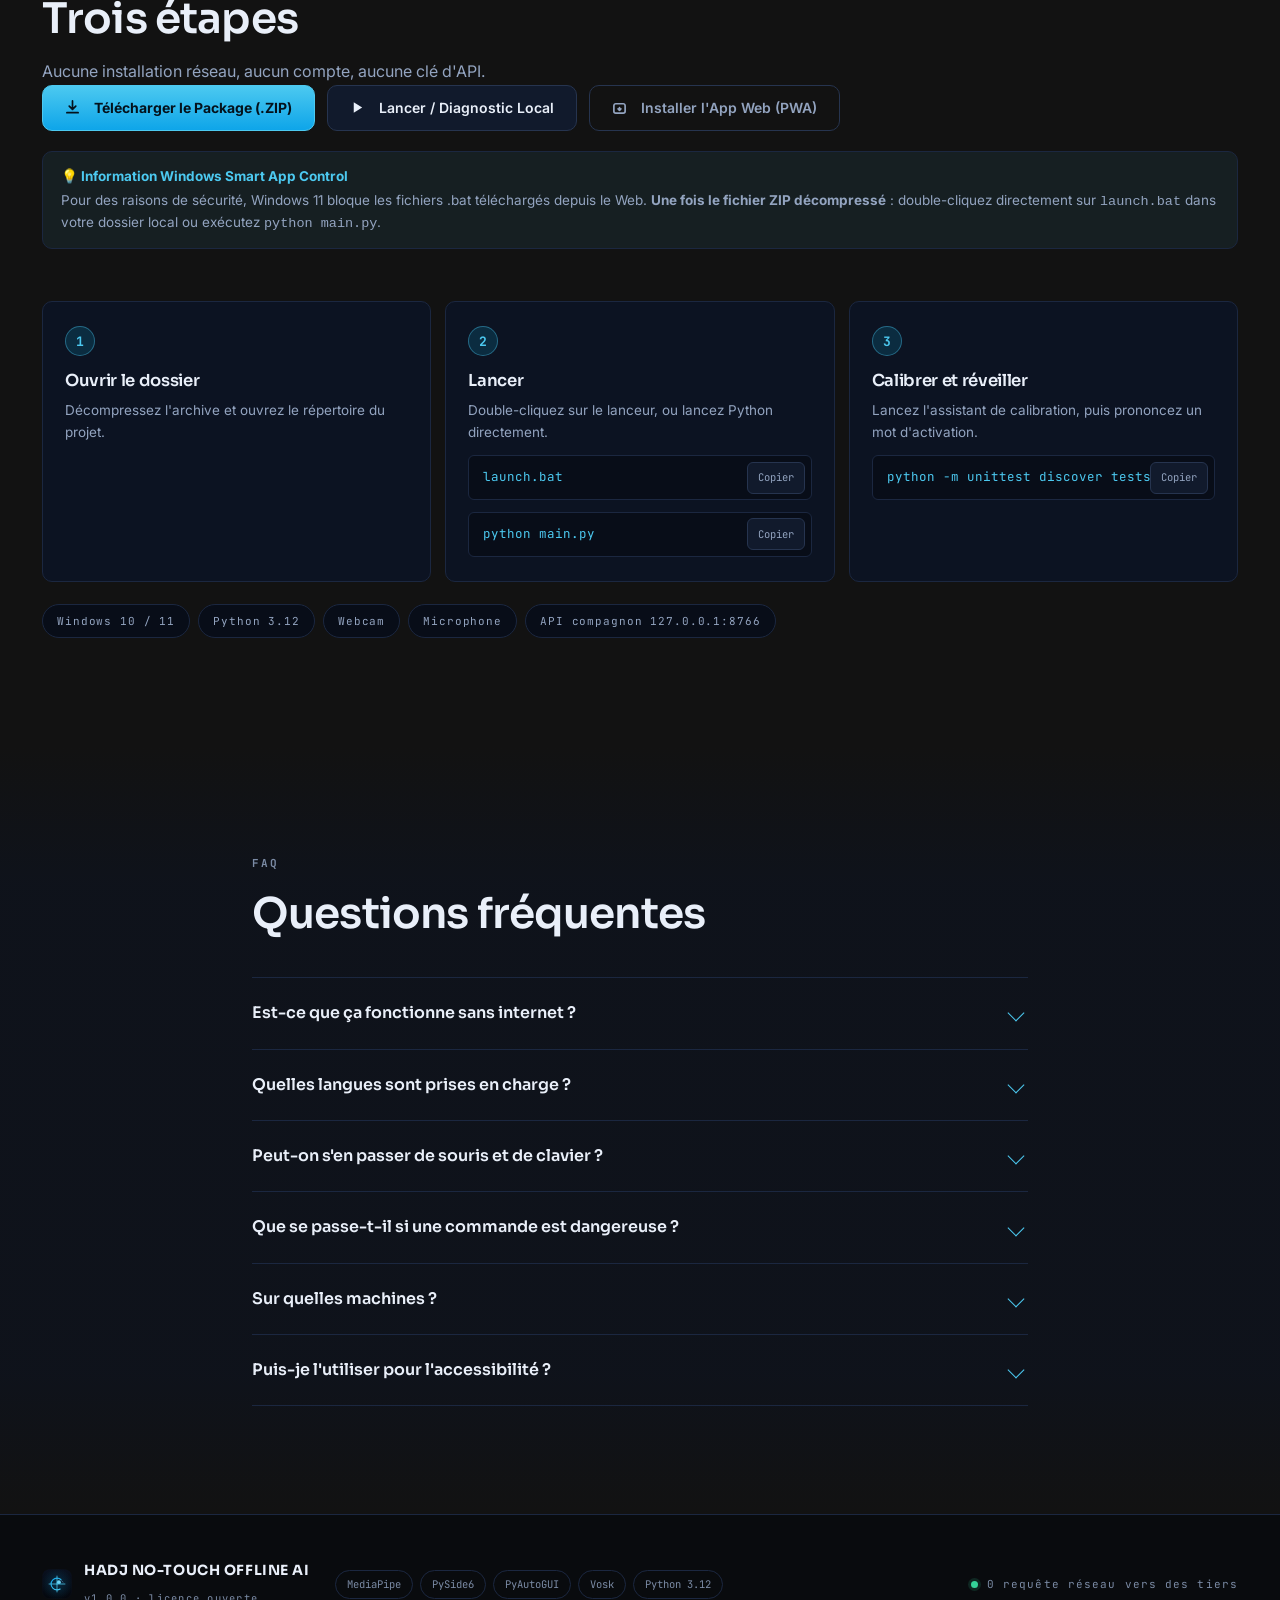
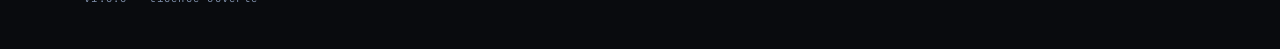
==== commit 40b3e2c9: "feat: enhance web UI dashboard, add WebAudio SoundFx engine, touchless Dwell mode, and interactive H" ====
--- a/web/index.html
+++ b/web/index.html
@@ -221,6 +221,10 @@
             <span class="sound-icon" data-sound-icon>🔊</span>
             <span data-sound-label data-i18n="hub.sound_on">Sons : Activés</span>
           </button>
+          <button type="button" class="btn btn--sm hub-dwell-toggle" data-dwell-toggle>
+            <span class="dwell-icon" data-dwell-icon>🎯</span>
+            <span data-dwell-label data-i18n="hub.dwell_off">Mode Dwell : Inactif</span>
+          </button>
           <button type="button" class="btn btn--p btn--sm hub-launch-btn" data-action="launch-app" data-hub-launch>
             <span data-i18n="hub.btn_launch">⚡ Lancer HADJ</span>
           </button>
--- a/web/styles.css
+++ b/web/styles.css
@@ -1667,4 +1667,112 @@
   border-top-color: #E2E8F0;
 }
 
-
+/* ==========================================================================
+   HADJ NO-TOUCH OFFLINE AI — Interactive HUD, Dwell Mode & Sound Feedback
+   ========================================================================== */
+
+/* Dwell Mode Cursor Overlay */
+.dwell-cursor-ring {
+  position: fixed;
+  top: 0;
+  left: 0;
+  width: 44px;
+  height: 44px;
+  margin-top: -22px;
+  margin-left: -22px;
+  pointer-events: none;
+  z-index: 99999;
+  display: flex;
+  align-items: center;
+  justify-content: center;
+  transition: transform 0.08s ease-out;
+}
+.dwell-cursor-ring svg {
+  width: 100%;
+  height: 100%;
+  transform: rotate(-90deg);
+}
+.dwell-cursor-ring .dwell-bg {
+  stroke: rgba(76, 201, 240, 0.25);
+  fill: rgba(6, 10, 18, 0.4);
+}
+.dwell-cursor-ring .dwell-progress {
+  stroke: #4CC9F0;
+  stroke-dasharray: 100;
+  stroke-dashoffset: 100;
+  transition: stroke-dashoffset 0.05s linear;
+}
+.dwell-cursor-ring .dwell-center-dot {
+  position: absolute;
+  width: 6px;
+  height: 6px;
+  border-radius: 50%;
+  background: #A78BFA;
+  box-shadow: 0 0 10px #4CC9F0;
+}
+
+/* Dwell Active Glow Class */
+body.dwell-mode-active {
+  cursor: crosshair !important;
+}
+
+/* HUD View Interactive */
+.hud__view {
+  position: relative;
+  overflow: hidden;
+  cursor: pointer;
+}
+.hud__cursor {
+  position: absolute;
+  top: 50%;
+  left: 50%;
+  transform: translate(-50%, -50%);
+  width: 40px;
+  height: 40px;
+  pointer-events: none;
+  transition: top 0.08s ease-out, left 0.08s ease-out;
+}
+.cur__pulse {
+  fill: rgba(76, 201, 240, 0.2);
+  stroke: #4CC9F0;
+  stroke-width: 1.5;
+  animation: curPulseAnim 1.8s infinite ease-in-out;
+}
+.cur__ring {
+  fill: none;
+  stroke: #A78BFA;
+  stroke-width: 1.5;
+}
+.cur__dot {
+  fill: #FFFFFF;
+}
+
+@keyframes curPulseAnim {
+  0% { transform: scale(0.85); opacity: 0.6; }
+  50% { transform: scale(1.2); opacity: 1; }
+  100% { transform: scale(0.85); opacity: 0.6; }
+}
+
+/* Pulse trigger animation */
+.cur__pulse.is-clicking {
+  animation: clickRipple 0.35s ease-out;
+}
+
+@keyframes clickRipple {
+  0% { transform: scale(0.5); opacity: 1; stroke-width: 4; }
+  100% { transform: scale(2.2); opacity: 0; stroke-width: 0.5; }
+}
+
+/* Hub Dwell toggle button style */
+.hub-dwell-toggle {
+  border-color: rgba(167, 139, 250, 0.3);
+  color: var(--text);
+}
+.hub-dwell-toggle.is-active {
+  background: rgba(167, 139, 250, 0.2);
+  border-color: #A78BFA;
+  box-shadow: 0 0 15px rgba(167, 139, 250, 0.3);
+}
+
+
+
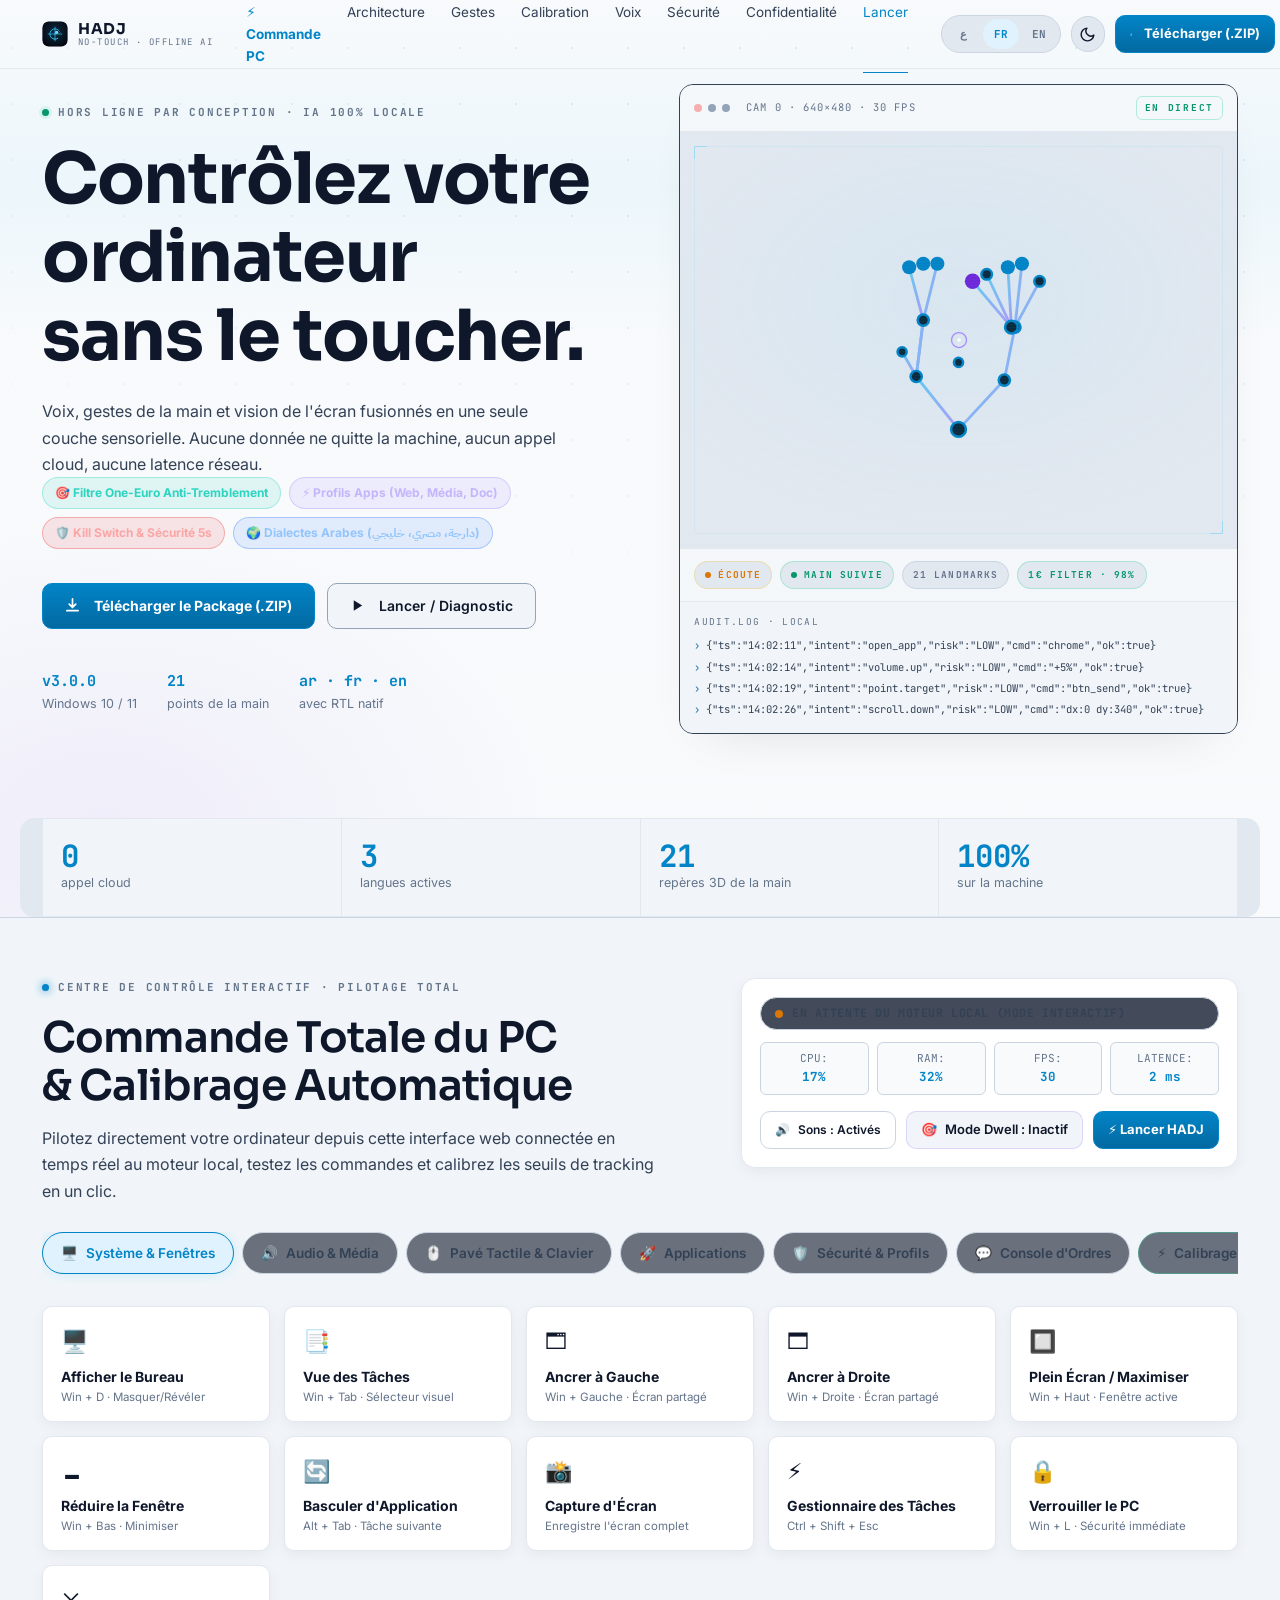
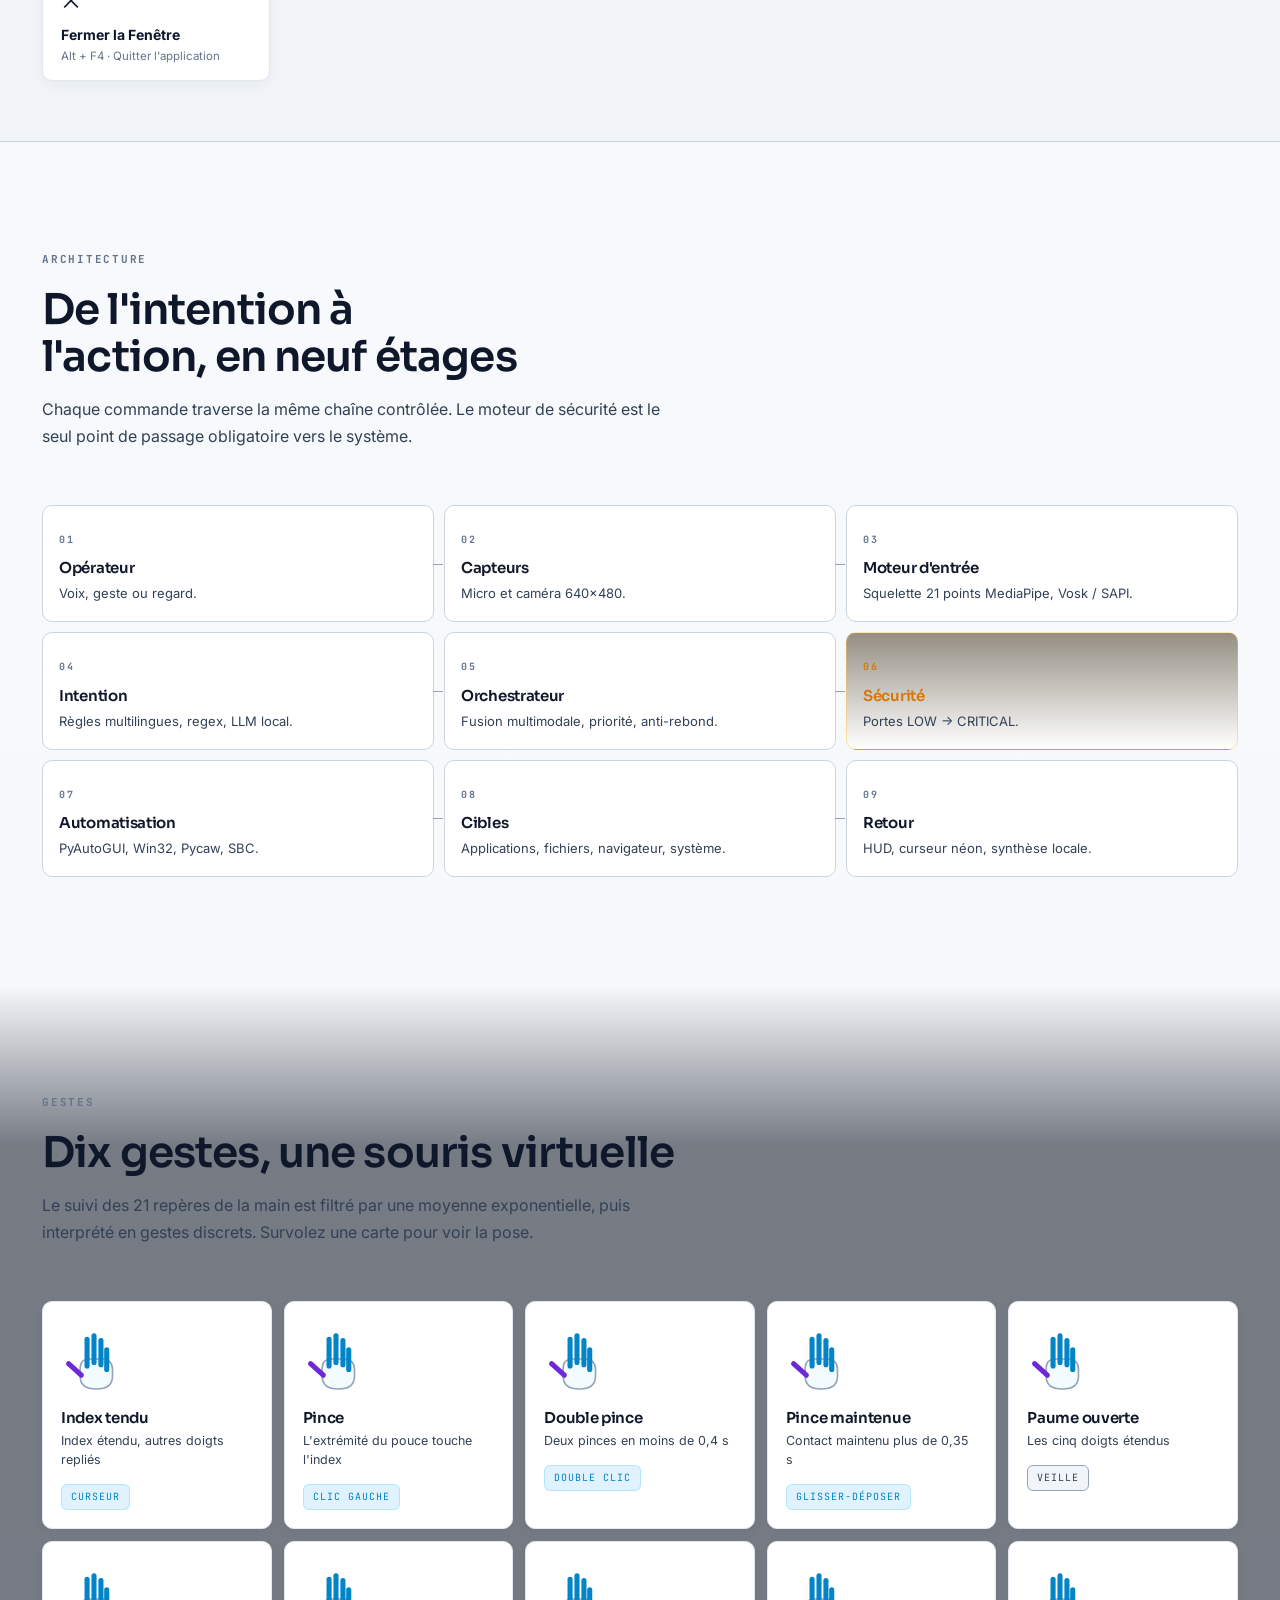
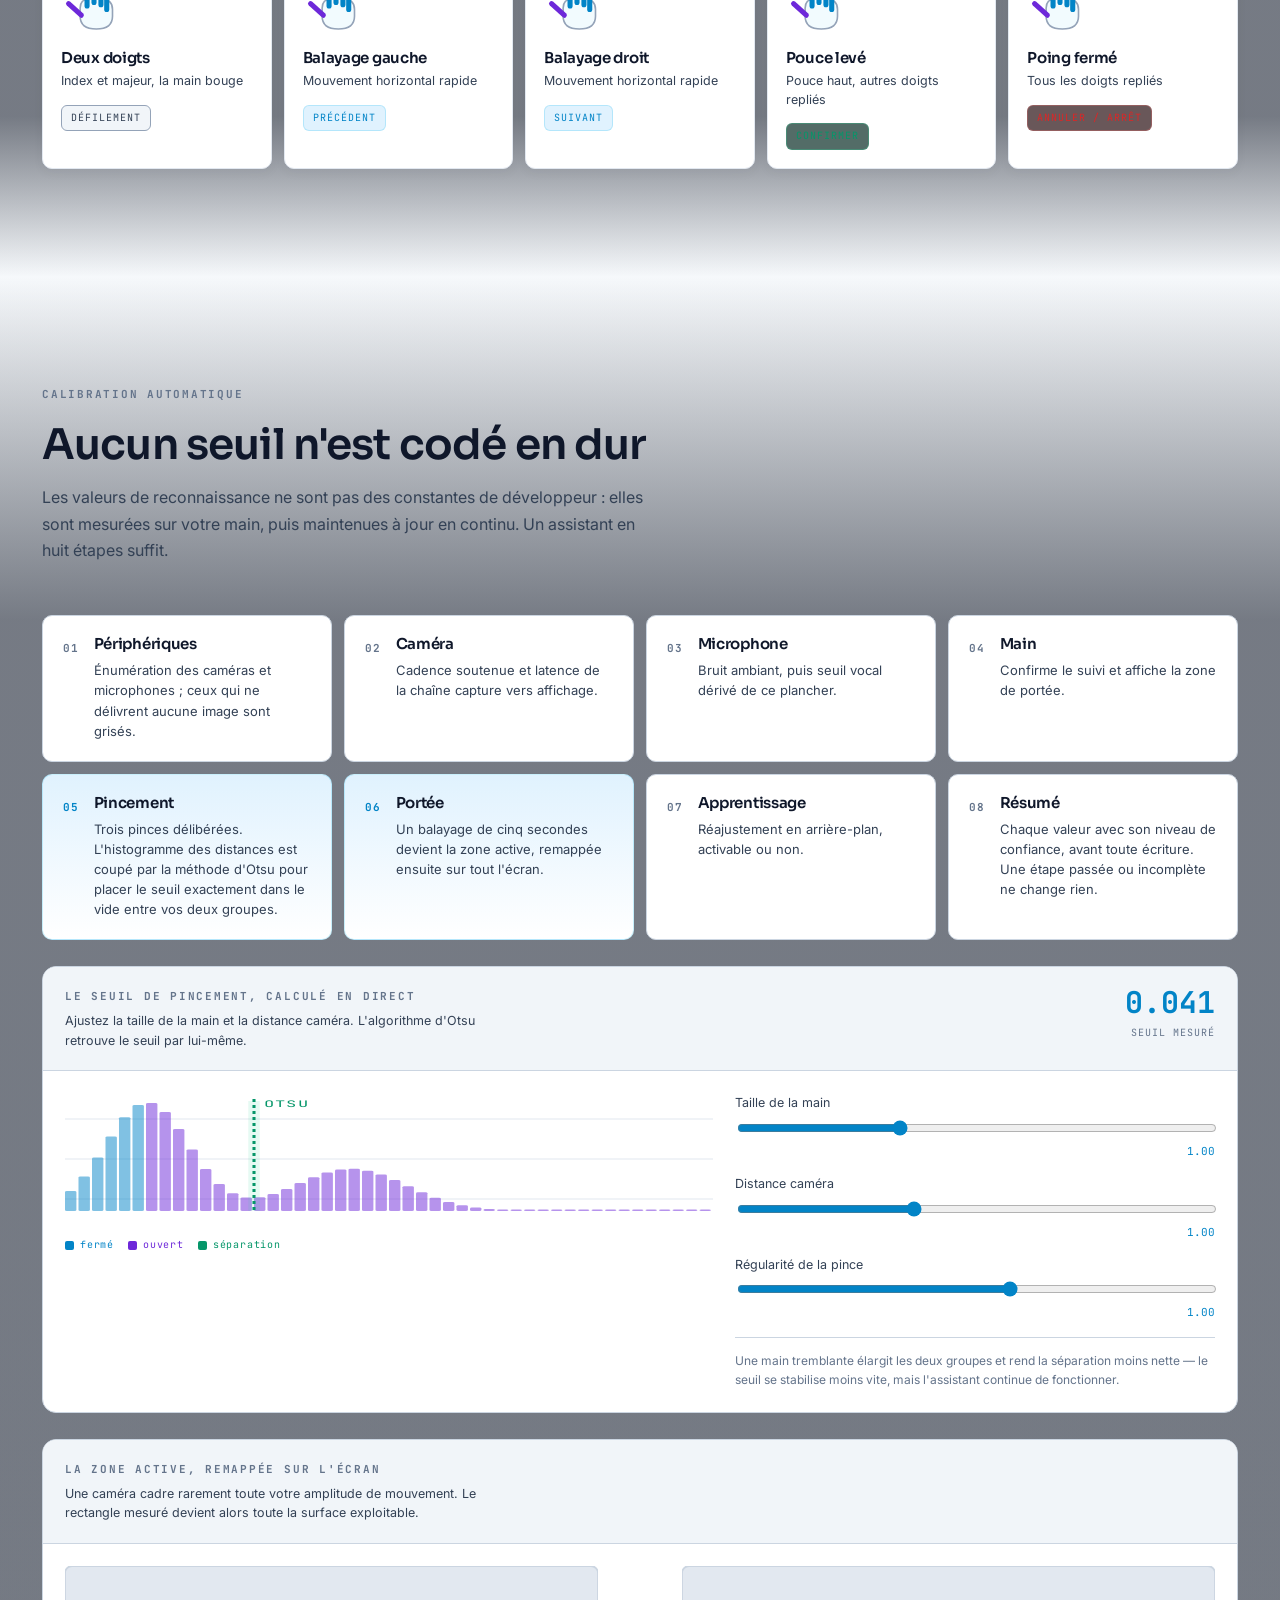
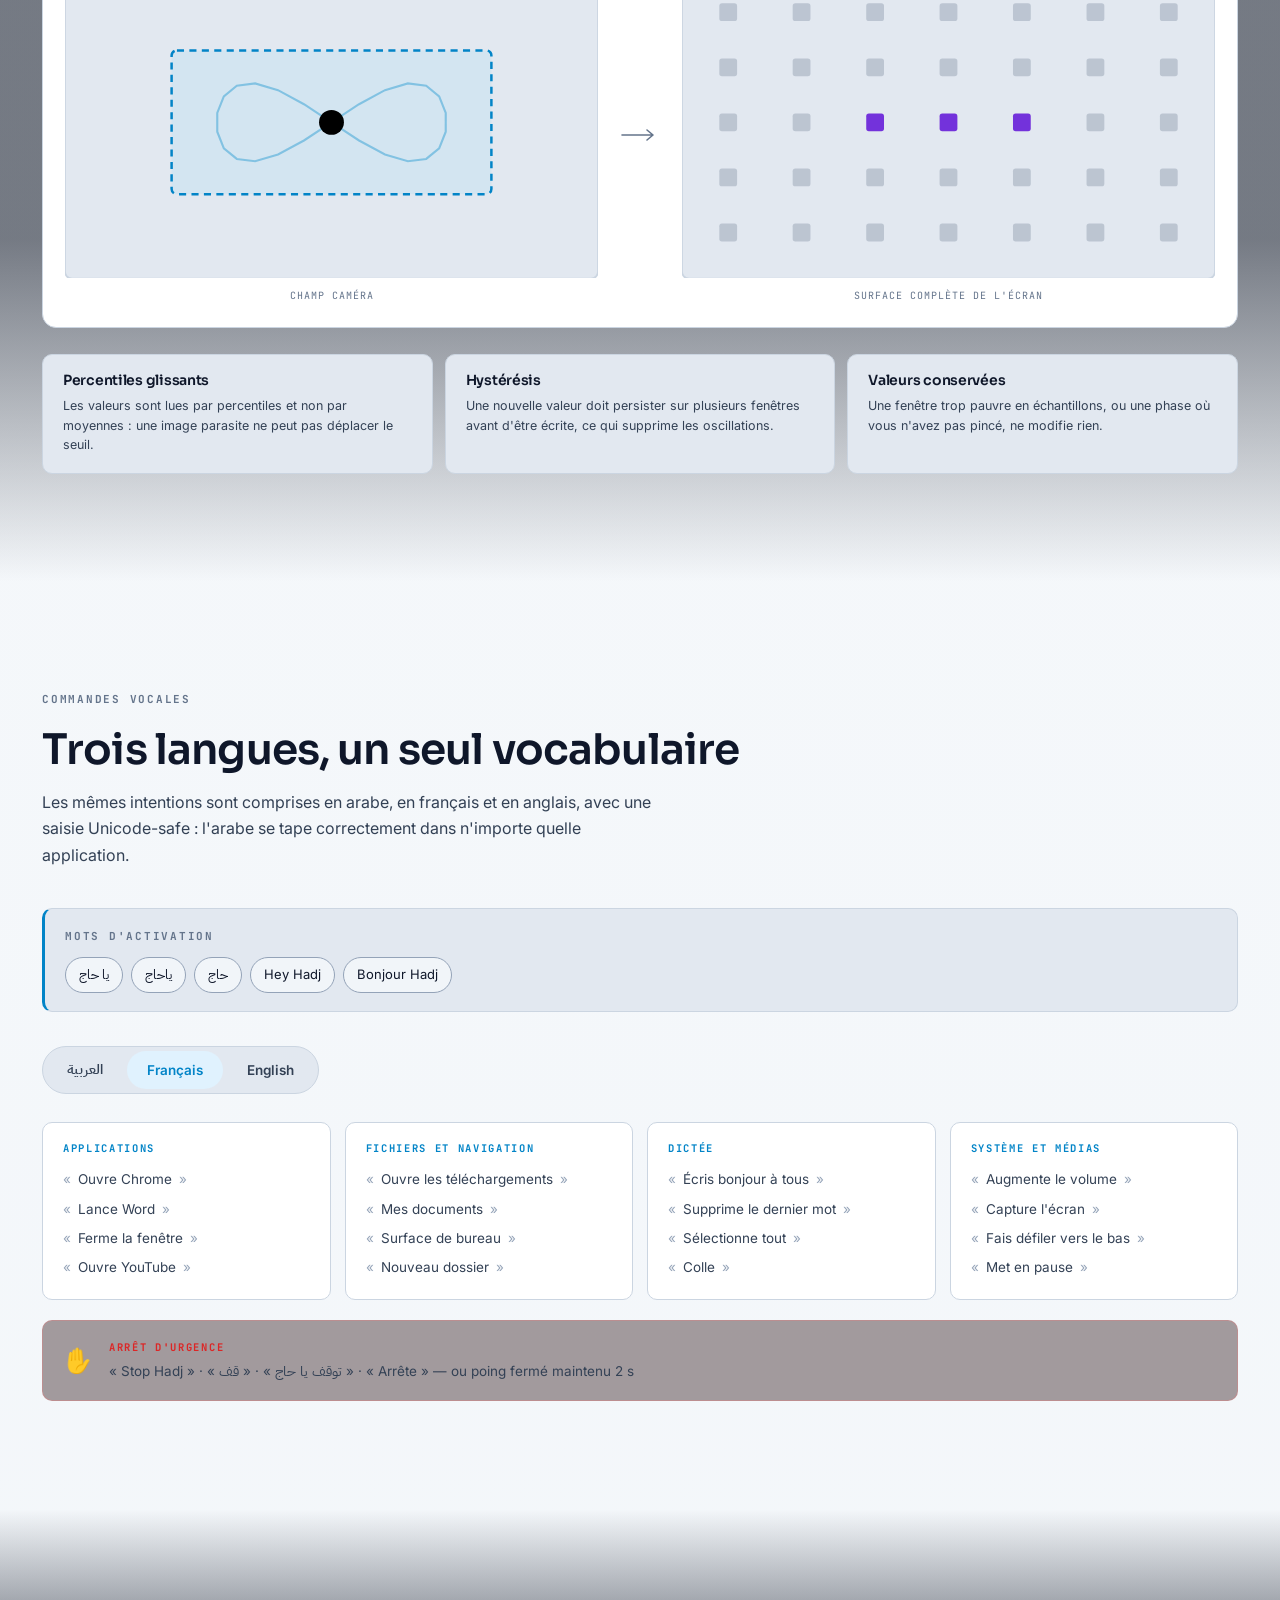
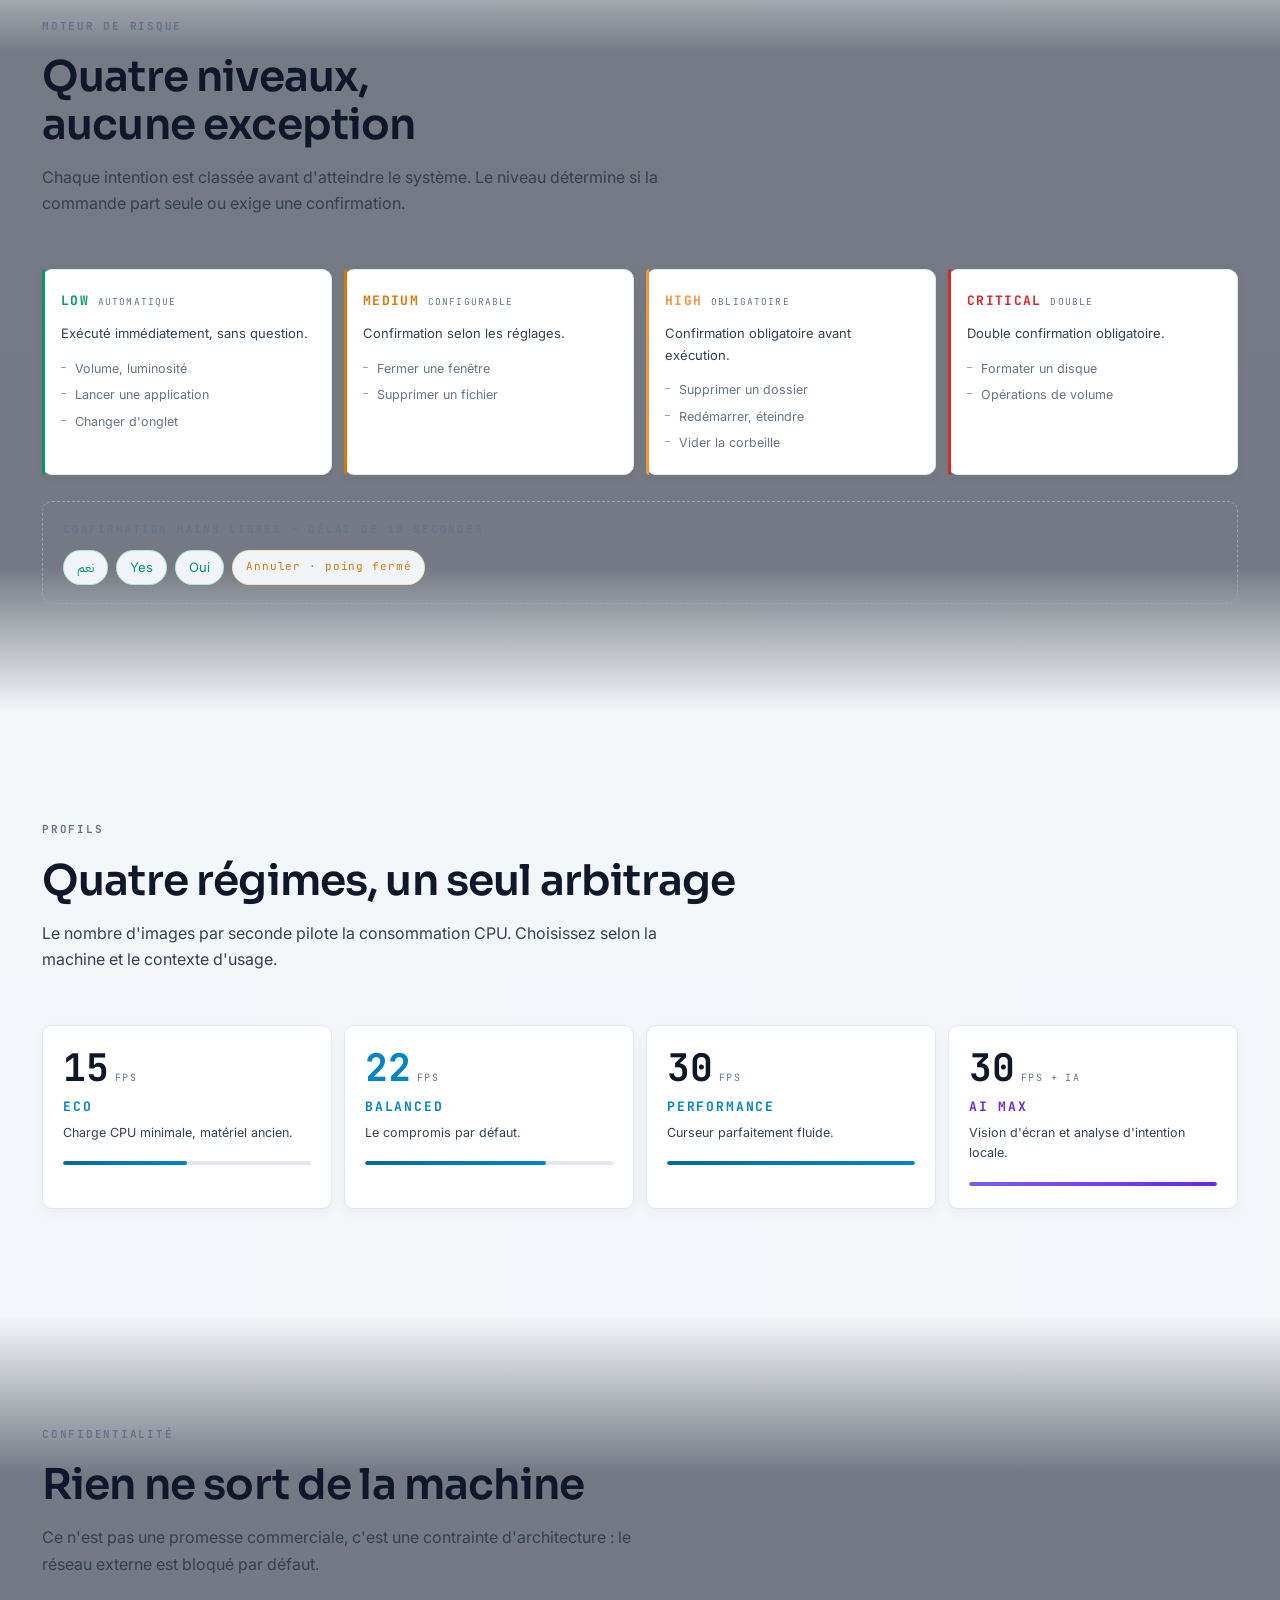
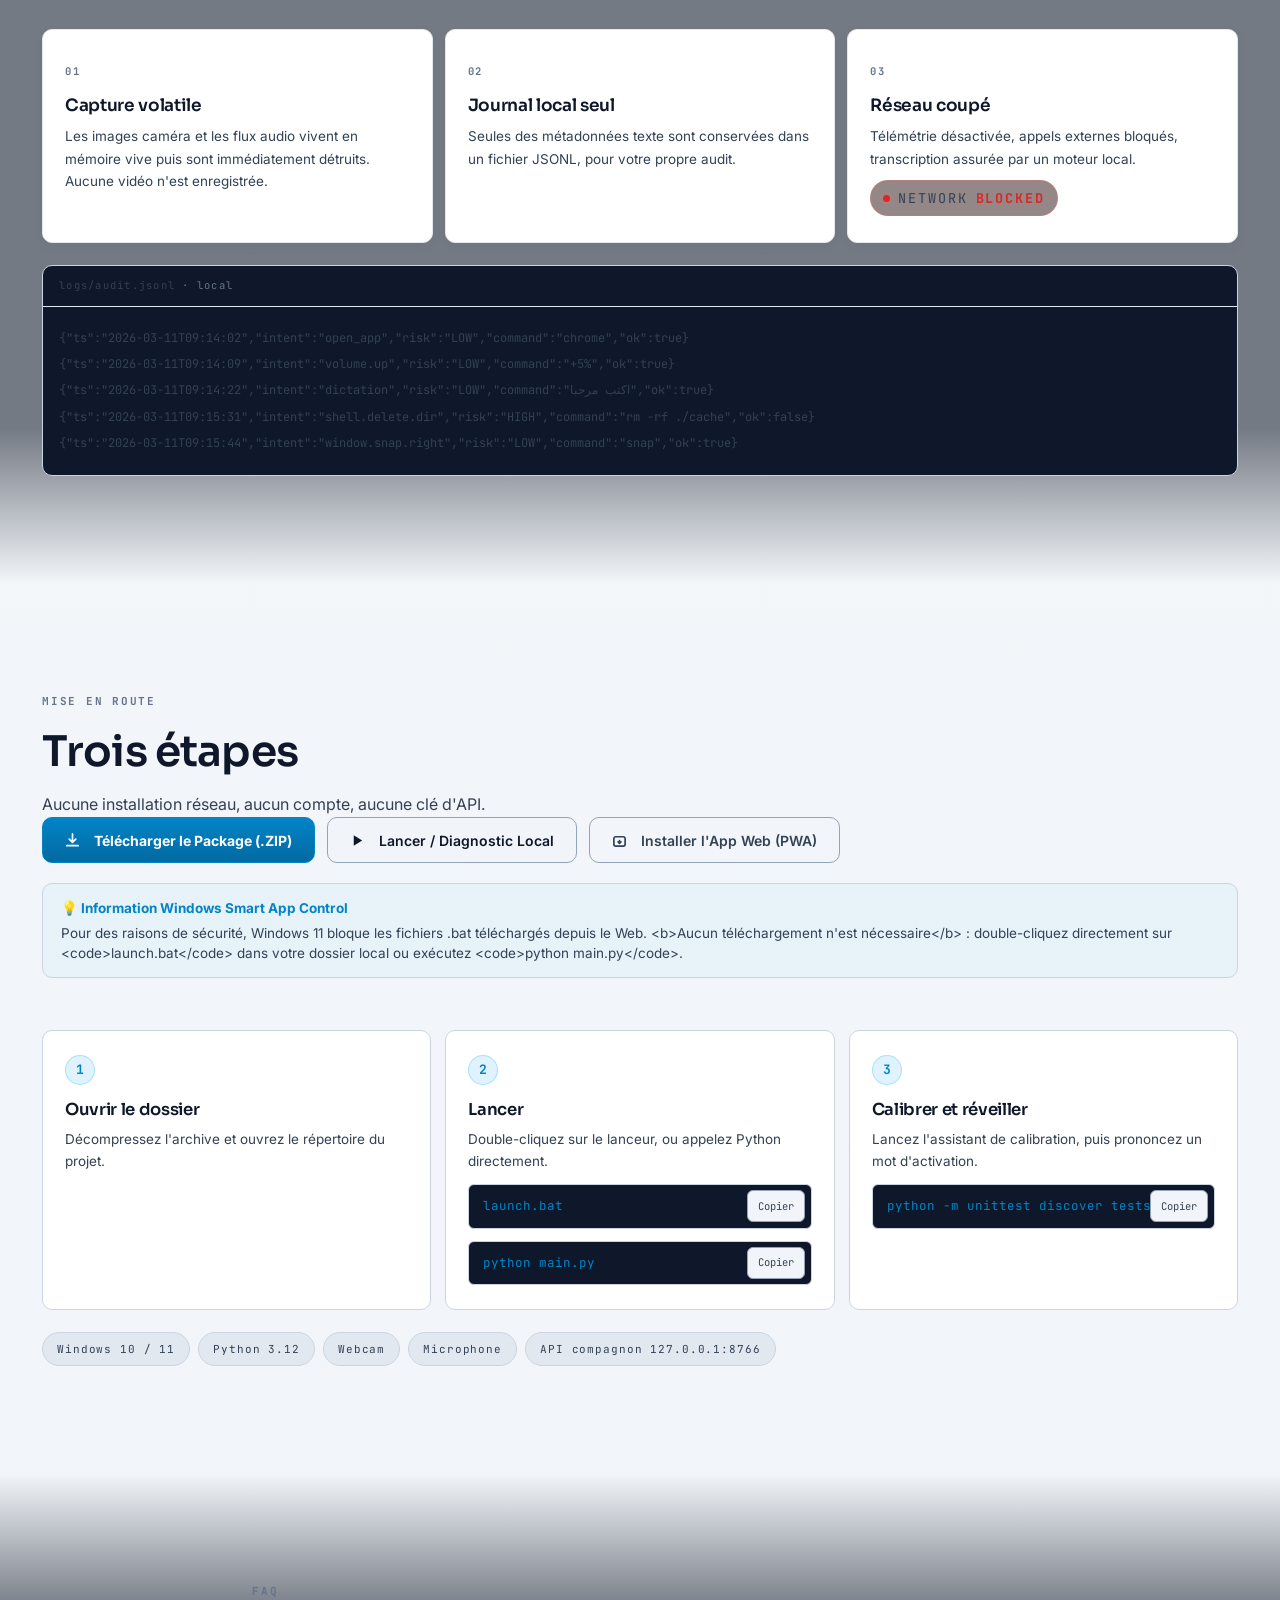
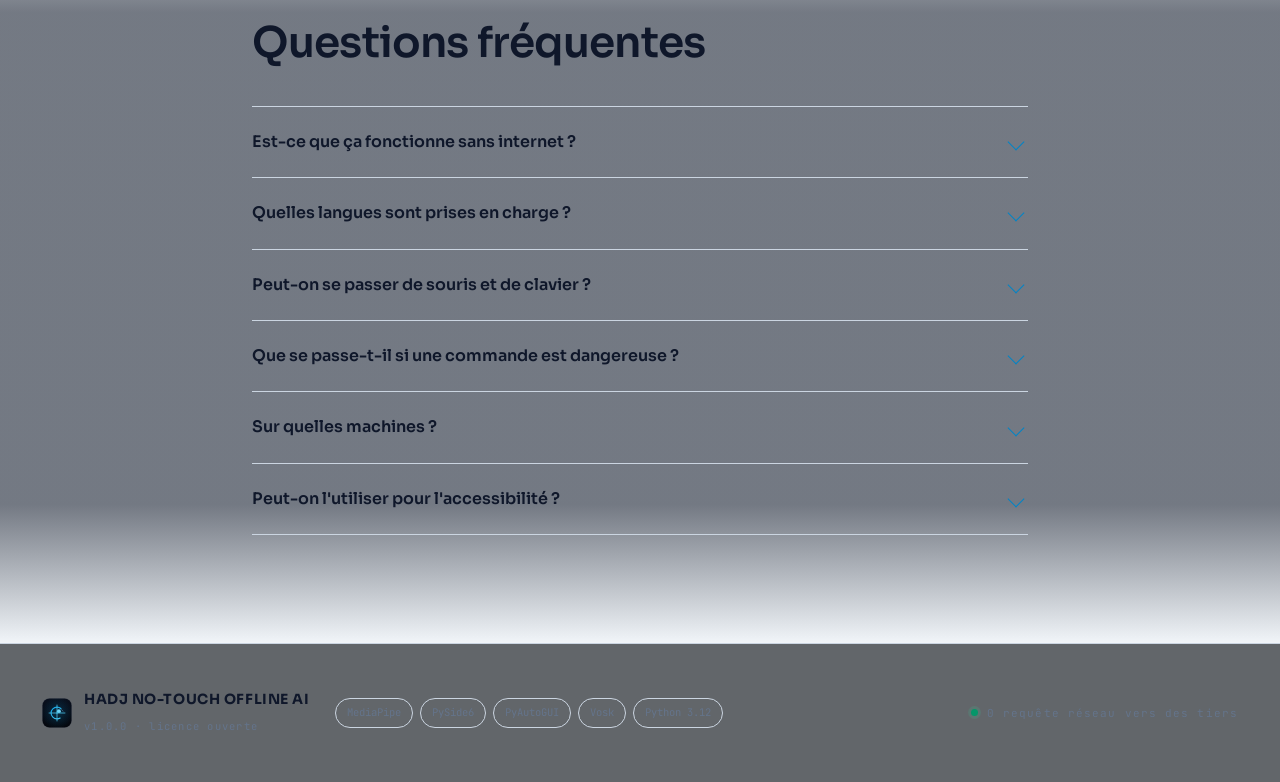
==== commit 4f060839: "feat: embed interactive web dashboard in desktop app, fix RTL overlapping, update security and app p" ====
--- a/web/index.html
+++ b/web/index.html
@@ -103,6 +103,12 @@
       <p class="eyebrow"><span class="dot dot--ok"></span><span data-i18n="hero.eyebrow">Hors ligne par conception · IA 100% locale</span></p>
       <h1 class="hero__title" data-i18n="hero.title">Contrôlez votre ordinateur sans le toucher.</h1>
       <p class="hero__lead" data-i18n="hero.lead">Voix, gestes de la main et vision de l'écran fusionnés en une seule couche sensorielle. Aucune donnée ne quitte la machine, aucun appel cloud, aucune latence réseau.</p>
+      <div class="hero__pills" style="display:flex;flex-wrap:wrap;gap:8px;margin-bottom:20px;">
+        <span style="background:rgba(45,212,191,0.12);border:1px solid rgba(45,212,191,0.35);border-radius:20px;padding:5px 12px;font-size:12px;color:#2dd4bf;font-weight:700;">🎯 Filtre One-Euro Anti-Tremblement</span>
+        <span style="background:rgba(167,139,250,0.12);border:1px solid rgba(167,139,250,0.35);border-radius:20px;padding:5px 12px;font-size:12px;color:#c4b5fd;font-weight:700;">⚡ Profils Apps (Web, Média, Doc)</span>
+        <span style="background:rgba(239,68,68,0.12);border:1px solid rgba(239,68,68,0.35);border-radius:20px;padding:5px 12px;font-size:12px;color:#fca5a5;font-weight:700;">🛡️ Kill Switch & Sécurité 5s</span>
+        <span style="background:rgba(59,130,246,0.12);border:1px solid rgba(59,130,246,0.35);border-radius:20px;padding:5px 12px;font-size:12px;color:#93c5fd;font-weight:700;">🌍 Dialectes Arabes (دارجة، مصري، خليجي)</span>
+      </div>
       <div class="hero__cta">
         <a class="btn btn--p" href="https://github.com/meddahuhadj/HADJ-NO-TOUCH-AI/archive/refs/heads/master.zip" download target="_blank" rel="noopener noreferrer">
           <svg viewBox="0 0 16 16" width="15" height="15" aria-hidden="true" style="margin-inline-end: 6px;"><path d="M8 1v9M4.5 6.5 8 10l3.5-3.5M2 13.5h12" fill="none" stroke="currentColor" stroke-width="1.8" stroke-linecap="round" stroke-linejoin="round"/></svg>
@@ -114,16 +120,16 @@
         </button>
       </div>
       <ul class="hero__meta">
-        <li><b>v1.0.0</b><span data-i18n="hero.m1">Windows 10/11</span></li>
+        <li><b>v3.0.0</b><span data-i18n="hero.m1">Windows 10/11</span></li>
         <li><b>21</b><span data-i18n="hero.m2">points de la main</span></li>
-        <li><b>ar · fr · en</b><span data-i18n="hero.m3">avec RTL natif</span></li>
+        <li><b>ar · fr · en</b><span data-i18n="hero.m3">RTL natif & dialectes</span></li>
       </ul>
     </div>
 
     <div class="hud" role="img" data-i18n-attr="aria-label:hero.hudaria">
       <div class="hud__bar">
         <span class="hud__dot"></span><span class="hud__dot"></span><span class="hud__dot"></span>
-        <span class="hud__path">CAM 0 · 640×480 · 22 FPS</span>
+        <span class="hud__path">CAM 0 · 640×480 · 30 FPS</span>
         <span class="hud__badge" data-i18n="hero.hudlive">EN DIRECT</span>
       </div>
 
@@ -174,7 +180,7 @@
         <span class="rail rail--warn"><i></i><b data-i18n="hero.hlisten">ÉCOUTE</b></span>
         <span class="rail rail--ok"><i></i><b data-i18n="hero.htrack">MAIN SUIVIE</b></span>
         <span class="rail"><b>21 LANDMARKS</b></span>
-        <span class="rail"><b>EMA 0.45</b></span>
+        <span class="rail rail--ok"><b>1€ FILTER · 98%</b></span>
       </div>
 
       <div class="hud__log" aria-hidden="true">
@@ -249,6 +255,10 @@
       <button type="button" class="hub-tab" role="tab" aria-selected="false" data-hub-tab="apps">
         <span class="hub-tab__icon">🚀</span>
         <span data-i18n="hub.tab_apps">Applications</span>
+      </button>
+      <button type="button" class="hub-tab" role="tab" aria-selected="false" data-hub-tab="security">
+        <span class="hub-tab__icon">🛡️</span>
+        <span data-i18n="hub.tab_security">Sécurité & Profils</span>
       </button>
       <button type="button" class="hub-tab" role="tab" aria-selected="false" data-hub-tab="console">
         <span class="hub-tab__icon">💬</span>
@@ -447,6 +457,42 @@
         </div>
       </div>
 
+      <!-- PANEL: SECURITY & PROFILES -->
+      <div class="hub-panel" data-hub-panel="security">
+        <div class="hub-grid">
+          <button type="button" class="hub-card-btn hcb--danger" data-pc-action="toggle_privacy">
+            <span class="hcb__icon">🛡️</span>
+            <span class="hcb__title">Kill Switch Confidentialité</span>
+            <span class="hcb__sub">Coupe instantanément caméra & micro</span>
+          </button>
+          <button type="button" class="hub-card-btn" data-pc-action="profile_browser">
+            <span class="hcb__icon">🌐</span>
+            <span class="hcb__title">Profil Navigateur</span>
+            <span class="hcb__sub">Swipes : Précédent / Suivant (Historique)</span>
+          </button>
+          <button type="button" class="hub-card-btn" data-pc-action="profile_media">
+            <span class="hcb__icon">🎬</span>
+            <span class="hcb__title">Profil Lecteur Média</span>
+            <span class="hcb__sub">Pince : Pause · Swipe : Avance/Recul 10s</span>
+          </button>
+          <button type="button" class="hub-card-btn" data-pc-action="profile_document">
+            <span class="hcb__icon">📄</span>
+            <span class="hcb__title">Profil Document / PDF</span>
+            <span class="hcb__sub">Swipes : Page Suivante / Précédente</span>
+          </button>
+          <button type="button" class="hub-card-btn" data-pc-action="profile_desktop">
+            <span class="hcb__icon">🖥️</span>
+            <span class="hcb__title">Profil Bureau Windows</span>
+            <span class="hcb__sub">Contrôle global standard</span>
+          </button>
+          <button type="button" class="hub-card-btn" data-pc-action="confirm_countdown_demo">
+            <span class="hcb__icon">⏱️</span>
+            <span class="hcb__title">Confirmation 5s Auto</span>
+            <span class="hcb__sub">Annulation auto des actions à risque</span>
+          </button>
+        </div>
+      </div>
+
       <!-- PANEL 5: COMMAND CONSOLE -->
       <div class="hub-panel" data-hub-panel="console">
         <div class="hub-console-wrap">
--- a/web/styles.css
+++ b/web/styles.css
@@ -32,6 +32,27 @@
   --display: "Sora", "IBM Plex Sans Arabic", "Inter", system-ui, sans-serif;
   --mono: "JetBrains Mono", ui-monospace, "Cascadia Code", Consolas, monospace;
   --ease: cubic-bezier(.22, .68, .28, 1);
+}
+
+html[data-theme="light"] {
+  --canvas: #F8FAFC;
+  --canvas-deep: #F1F5F9;
+  --surface: #FFFFFF;
+  --raised: #F8FAFC;
+  --sunk: #F1F5F9;
+  --border: #CBD5E1;
+  --border-strong: #94A3B8;
+  --faint: #E2E8F0;
+  --text: #0F172A;
+  --muted: #334155;
+  --dim: #64748B;
+  --accent: #0284C7;
+  --accent-deep: #0369A1;
+  --accent-soft: #E0F2FE;
+  --violet: #7C3AED;
+  --ok: #059669;
+  --warn: #D97706;
+  --bad: #DC2626;
 }
 
 * { box-sizing: border-box; }
@@ -1774,5 +1795,47 @@
   box-shadow: 0 0 15px rgba(167, 139, 250, 0.3);
 }
 
-
-
+/* ============================ Theme Toggle ============================ */
+.theme-toggle {
+  display: inline-flex;
+  align-items: center;
+  justify-content: center;
+  width: 36px;
+  height: 36px;
+  padding: 0;
+  border: 1px solid var(--border);
+  border-radius: 999px;
+  background: var(--sunk);
+  color: var(--text);
+  cursor: pointer;
+  transition: background .18s var(--ease), border-color .18s var(--ease), color .18s var(--ease);
+}
+.theme-toggle:hover {
+  border-color: var(--accent);
+  color: var(--accent);
+}
+.theme-toggle .sun-icon { display: block; }
+.theme-toggle .moon-icon { display: none; }
+
+html[data-theme="light"] .theme-toggle .sun-icon { display: none; }
+html[data-theme="light"] .theme-toggle .moon-icon { display: block; }
+
+/* Light mode overrides for structural elements */
+html[data-theme="light"] .nav.is-stuck {
+  background: rgba(248, 250, 252, .88);
+  border-block-end-color: var(--border);
+}
+html[data-theme="light"] .sheet {
+  background: rgba(248, 250, 252, .96);
+}
+html[data-theme="light"] .hud {
+  background: linear-gradient(180deg, var(--surface), var(--canvas-deep));
+  box-shadow: 0 20px 50px -30px rgba(0, 0, 0, .15);
+}
+html[data-theme="light"] .hud__bar,
+html[data-theme="light"] .hud__log {
+  background: rgba(241, 245, 249, .7);
+}
+
+
+
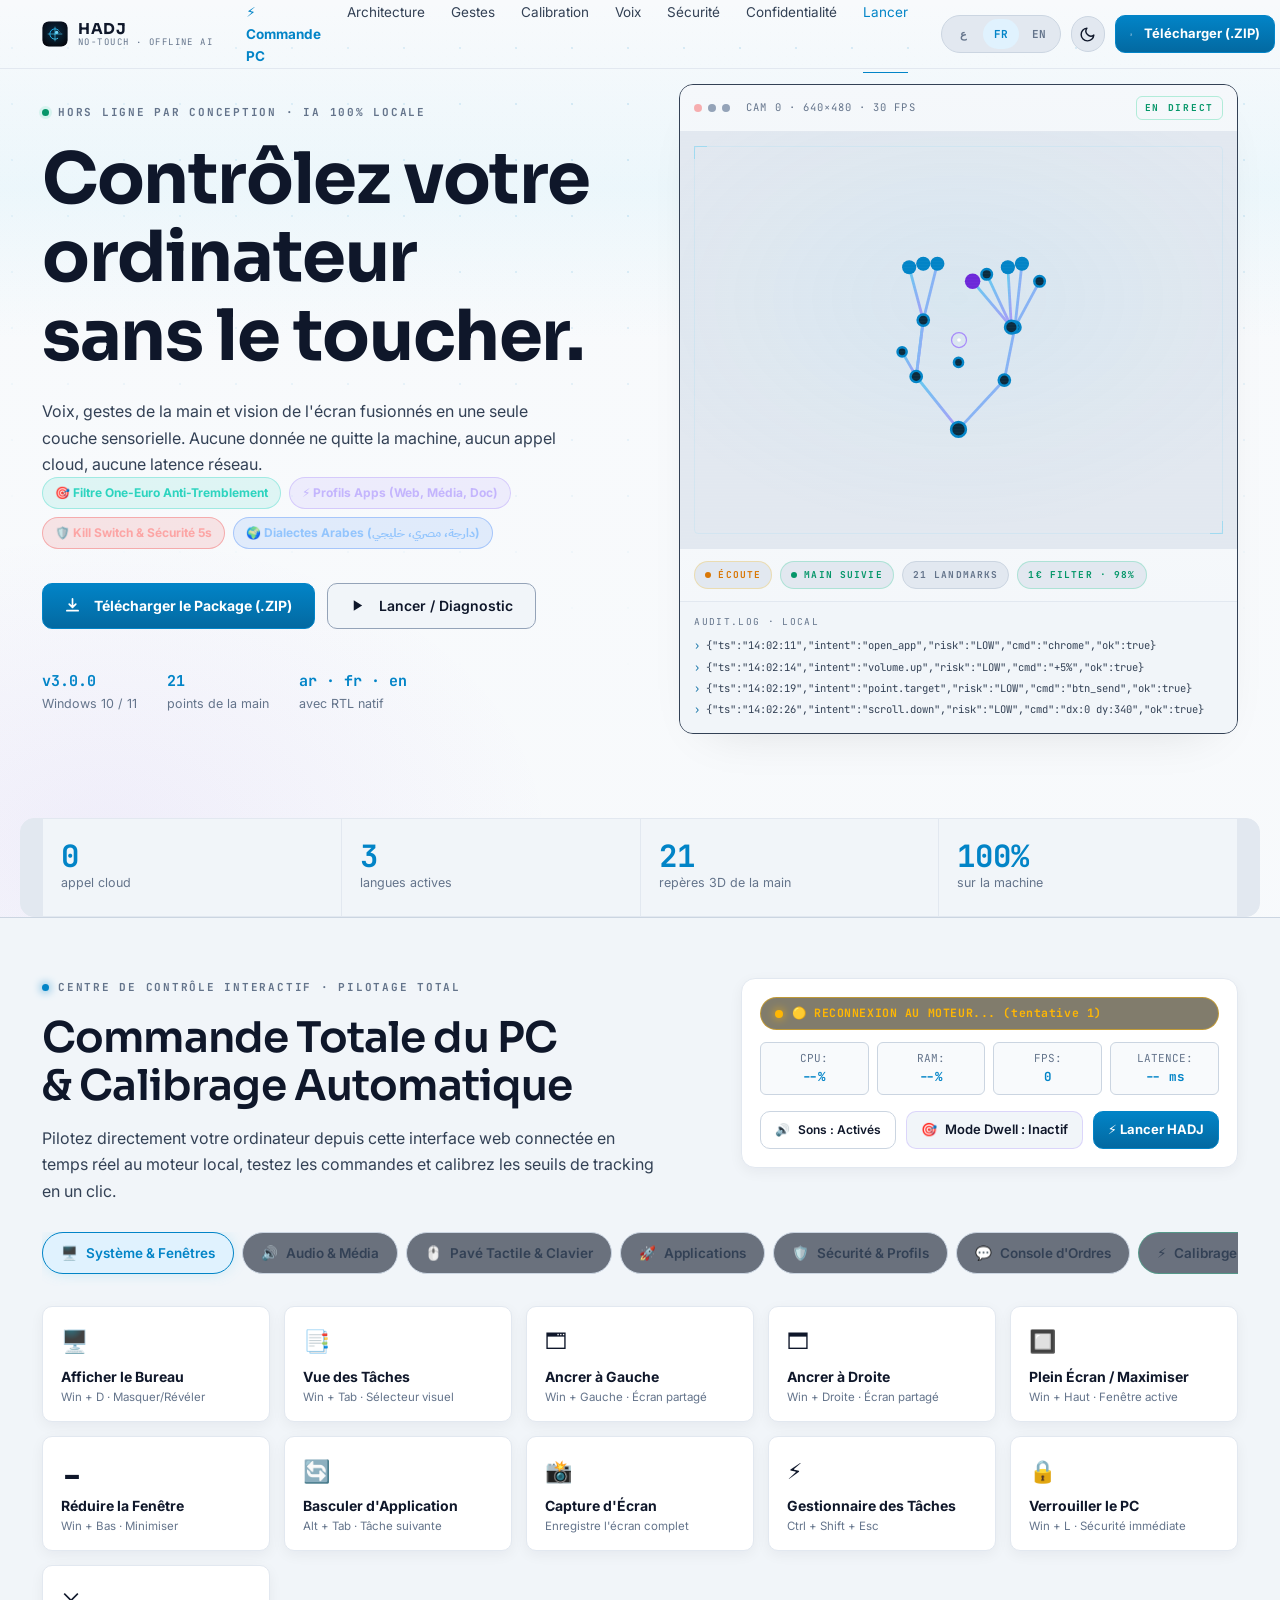
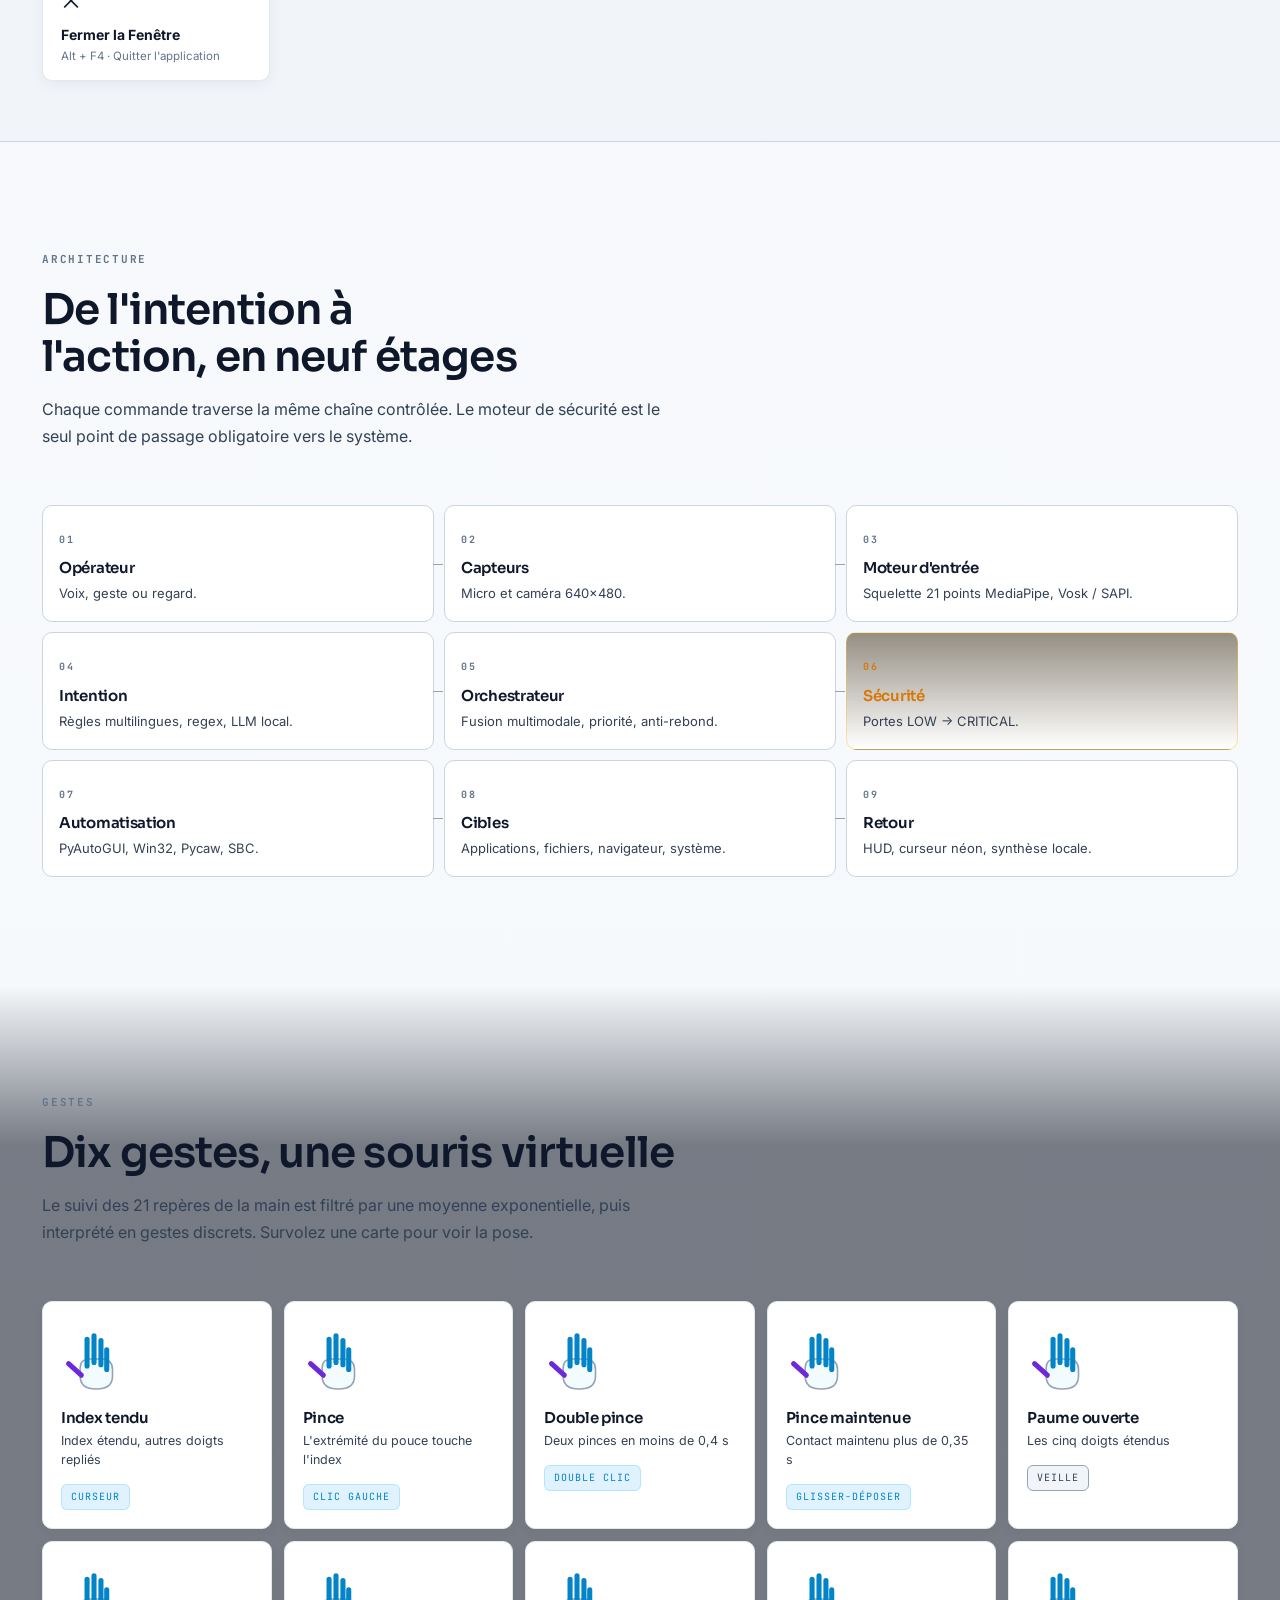
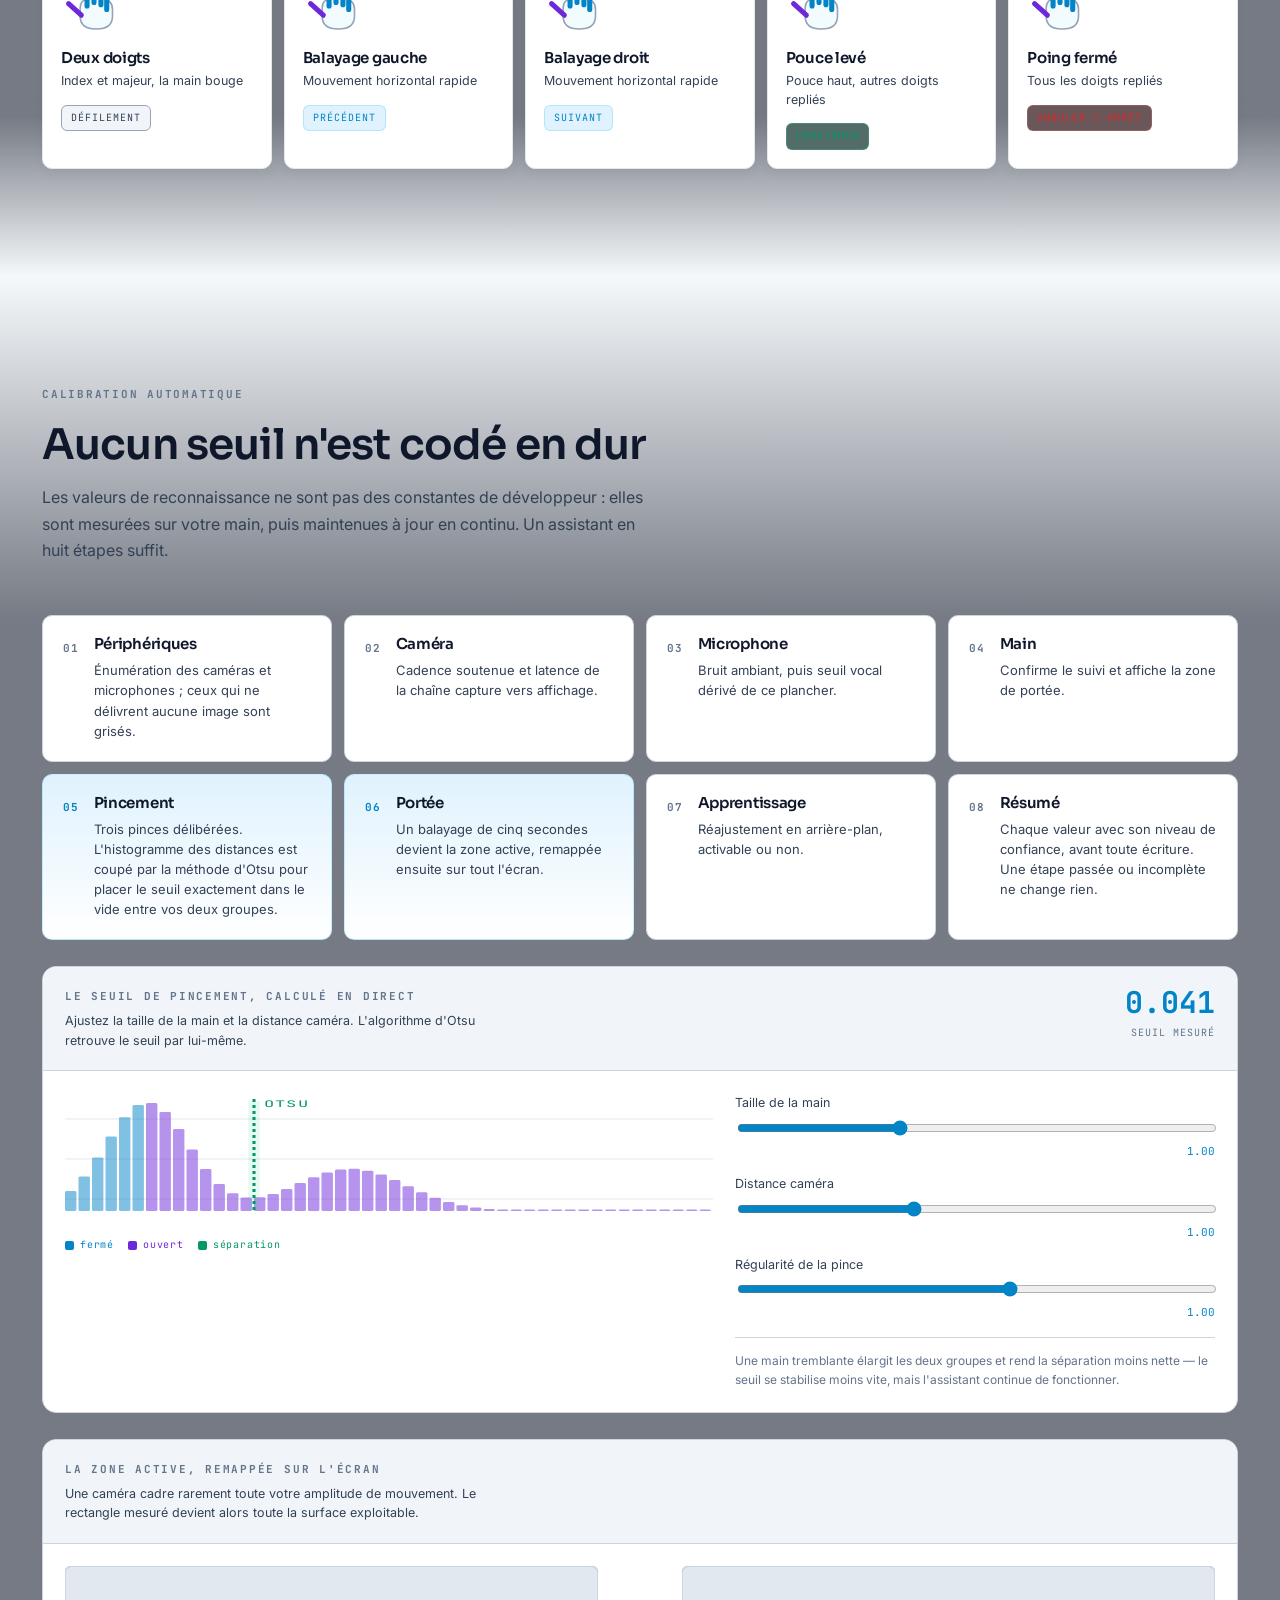
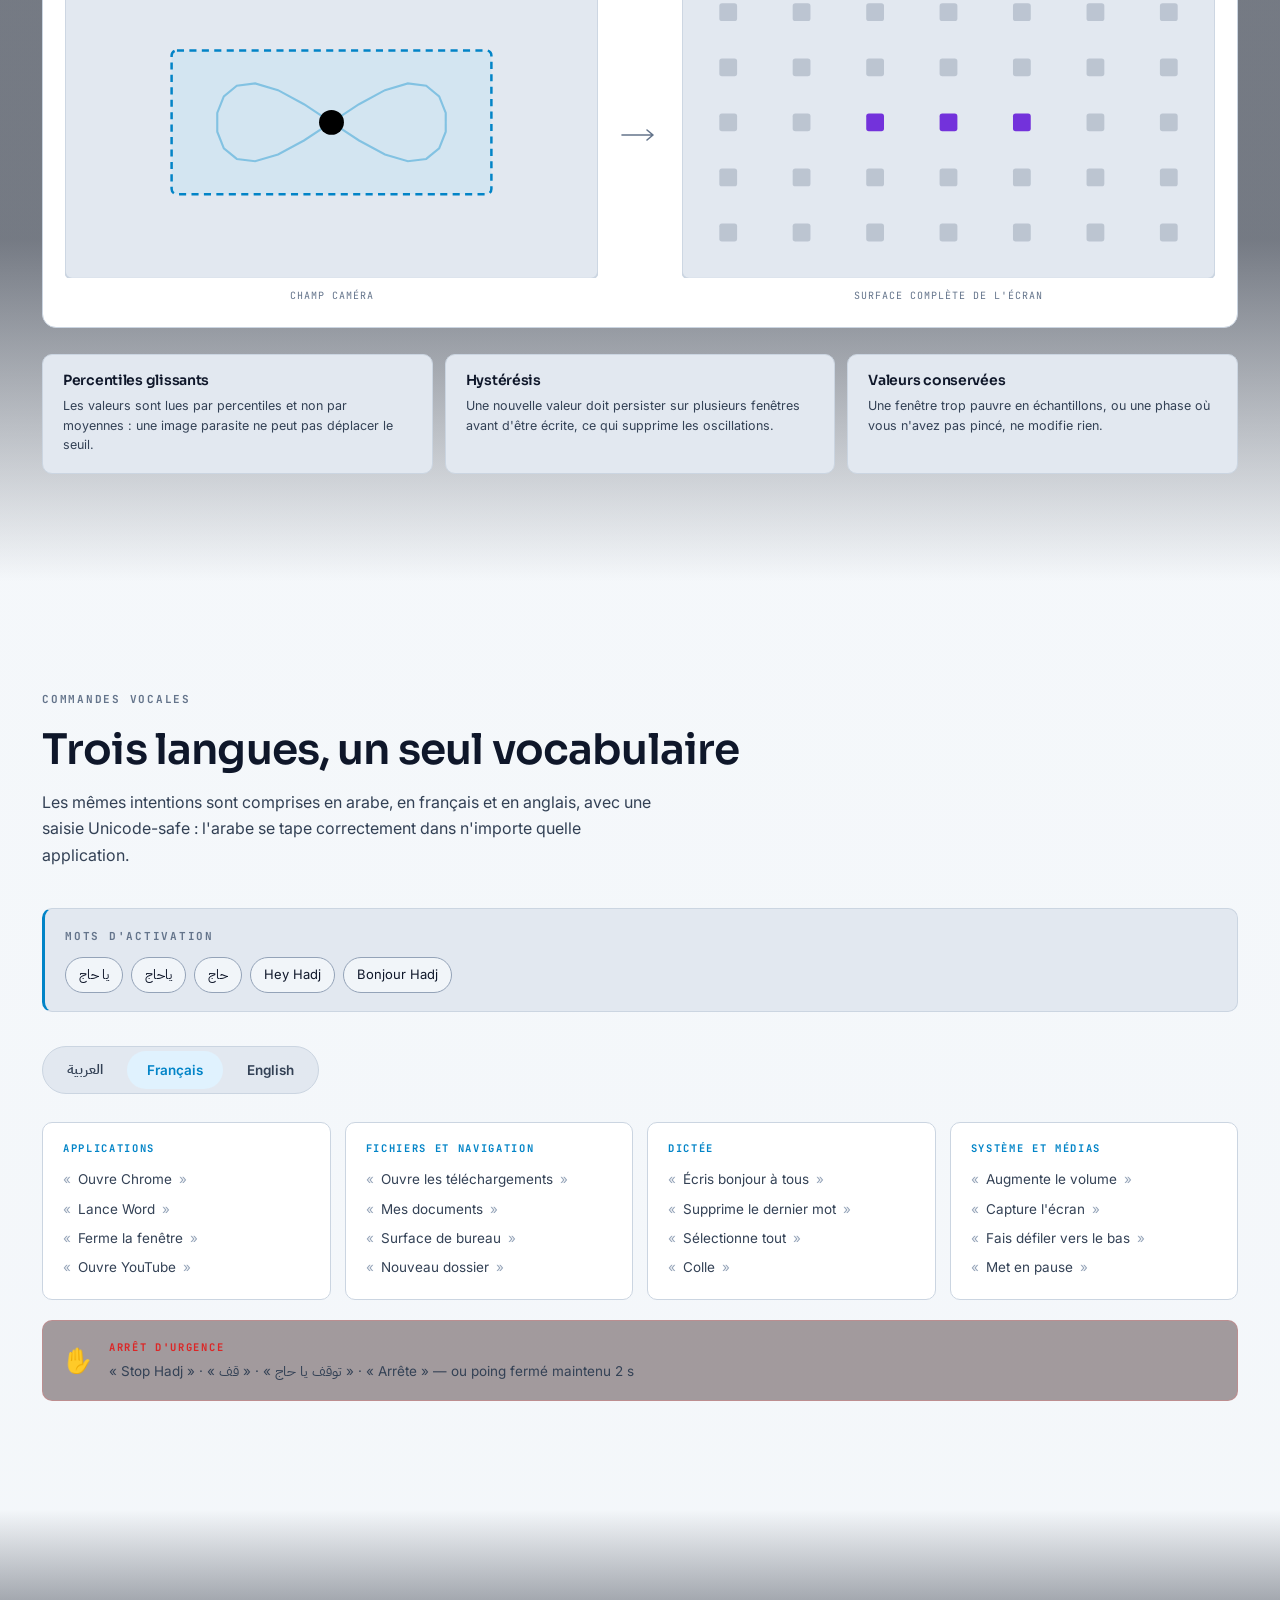
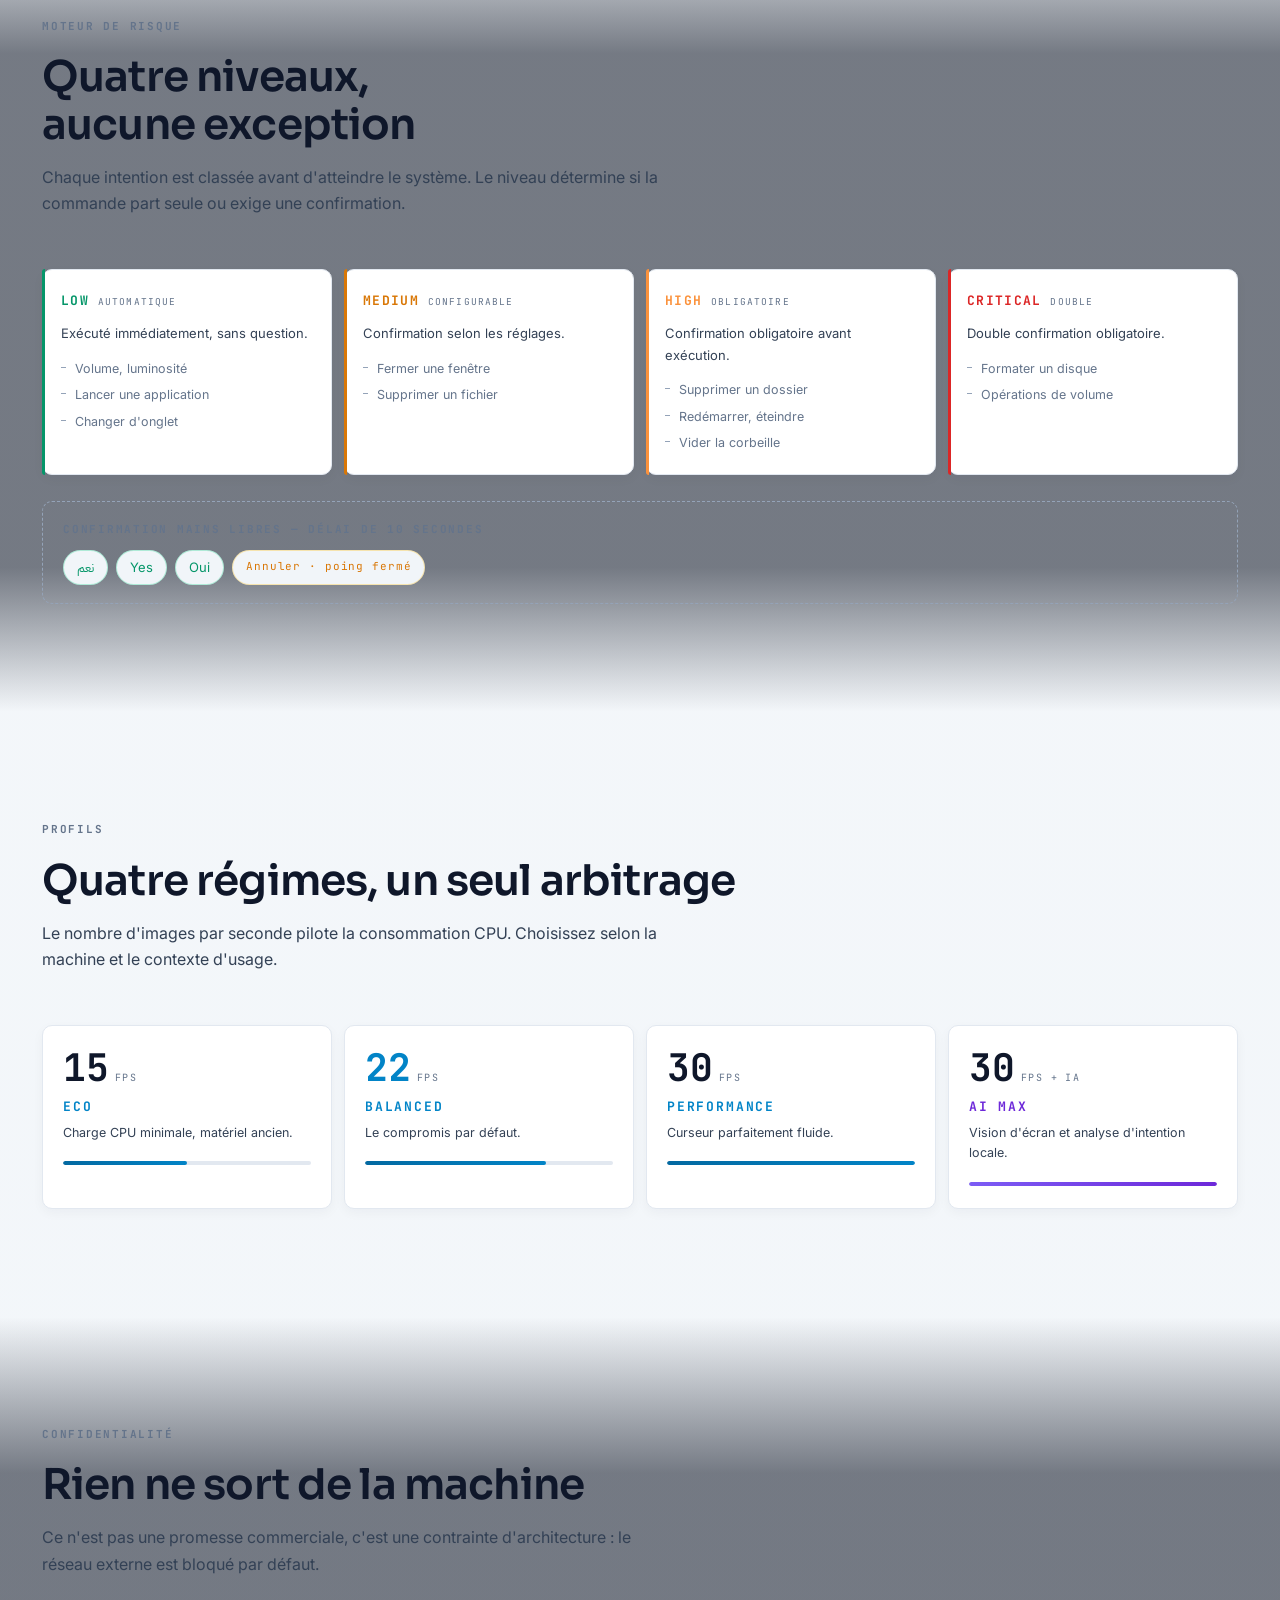
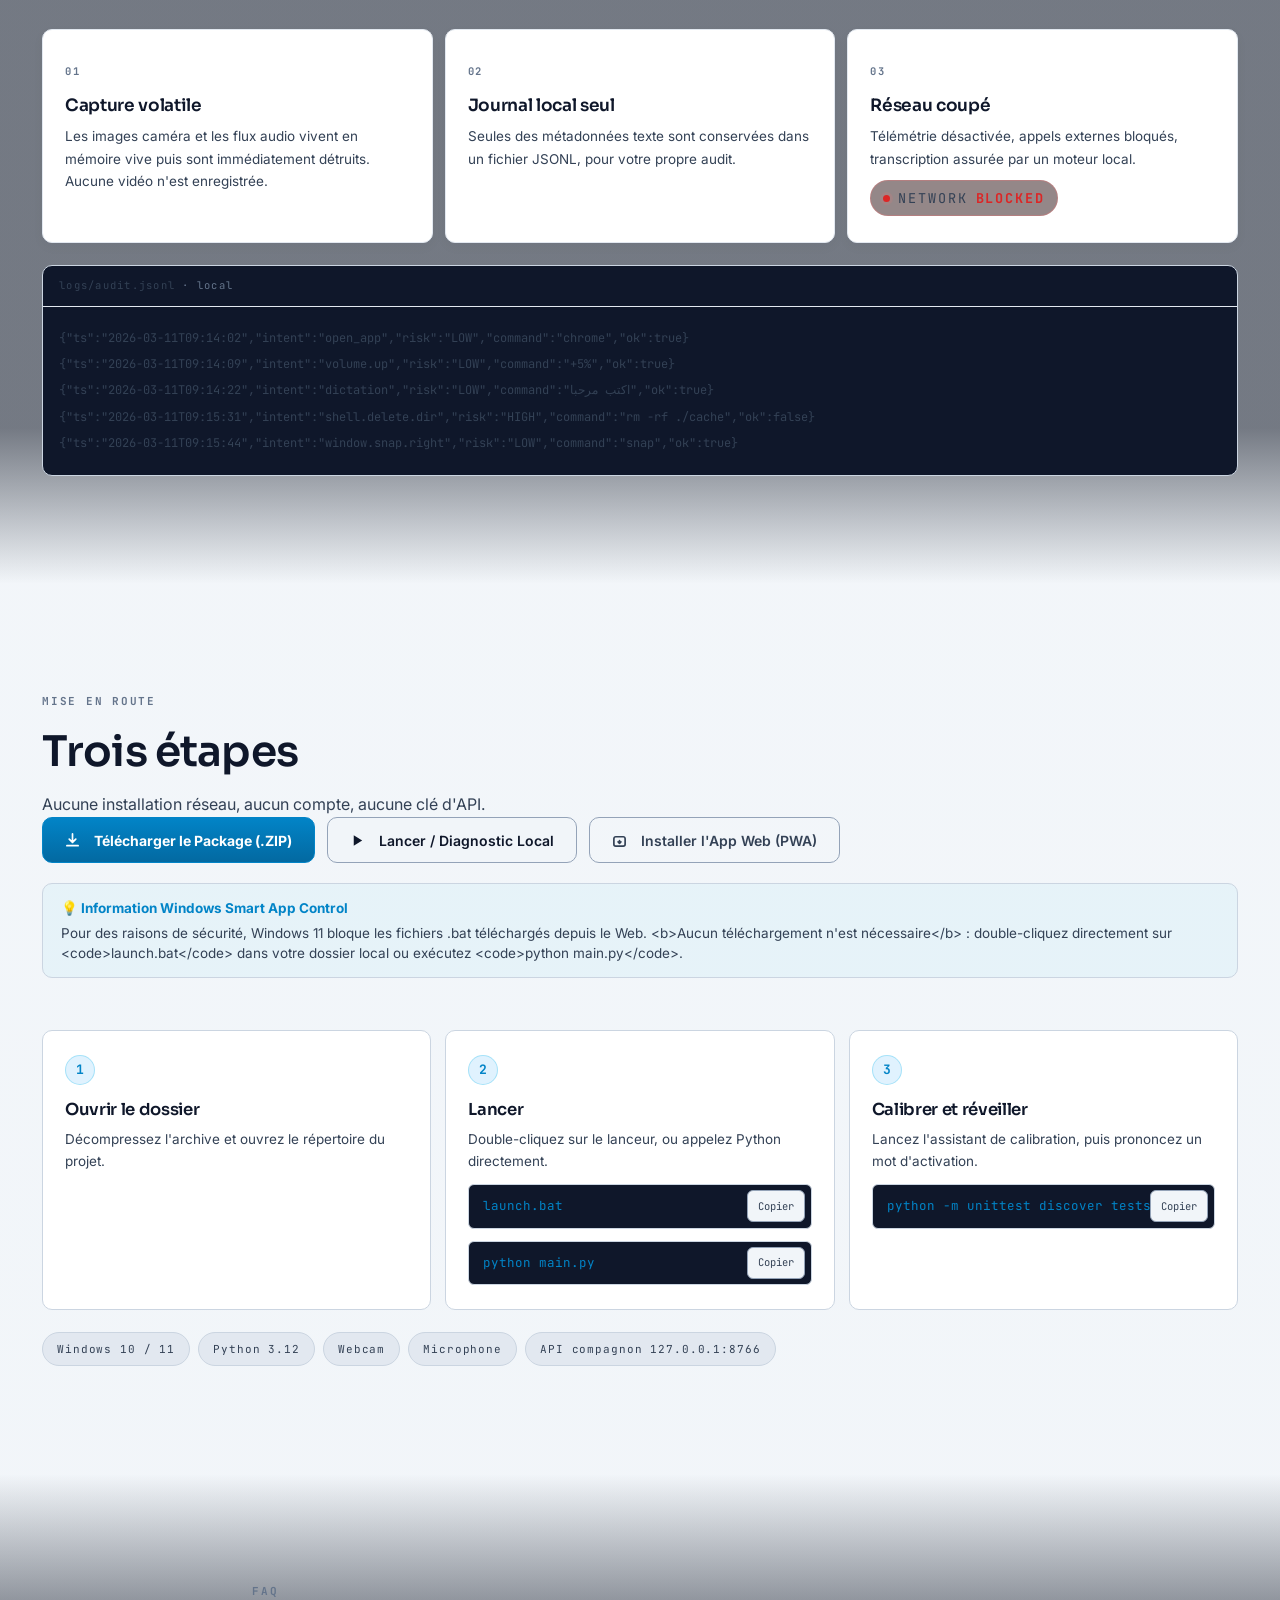
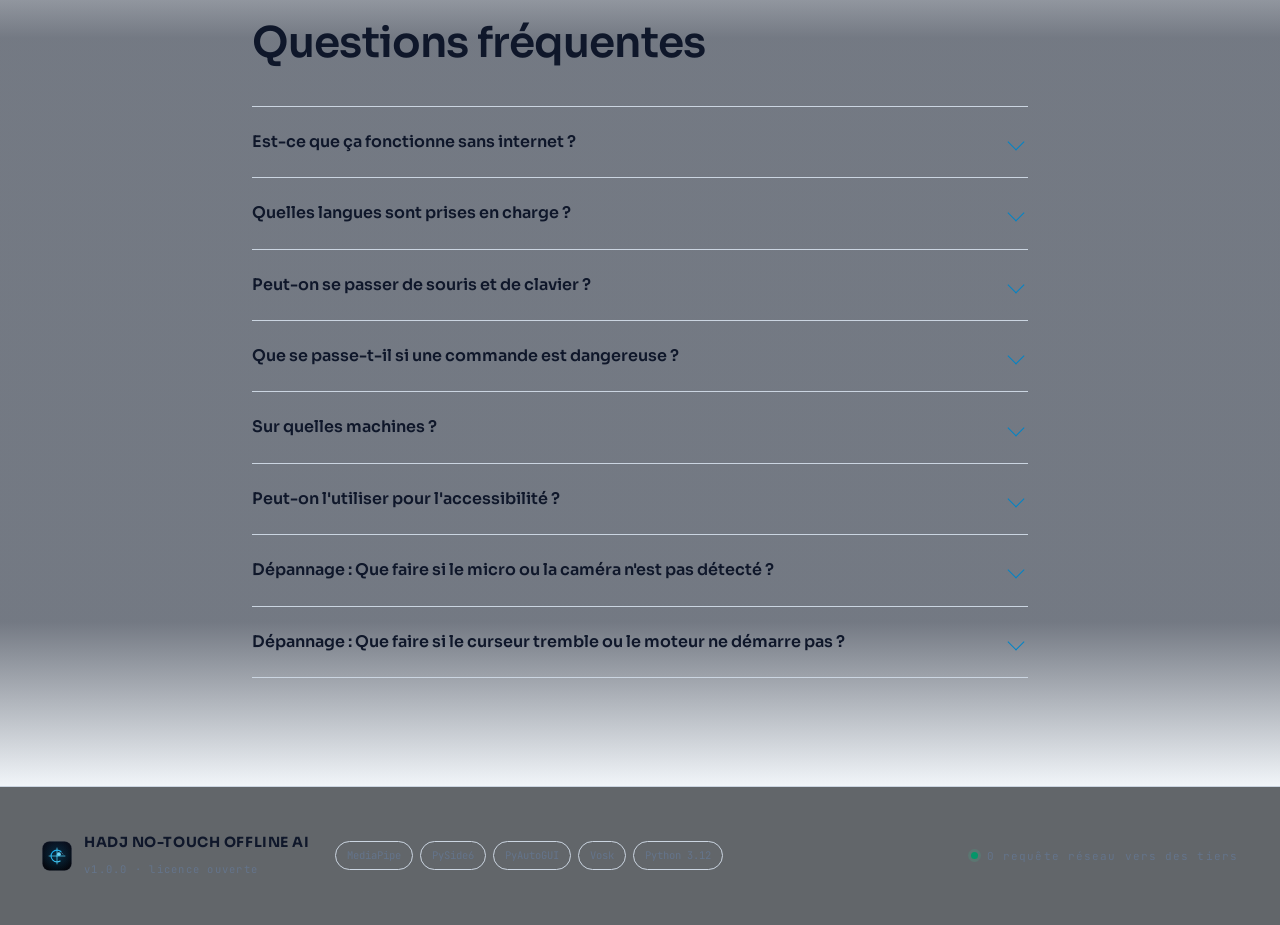
==== commit bf796553: "feat: consumer-grade production release (i18n, custom commands, graceful degradation, onboarding wiz" ====
--- a/web/index.html
+++ b/web/index.html
@@ -883,6 +883,8 @@
       <details><summary data-i18n="f.q4">Que se passe-t-il si une commande est dangereuse ?</summary><p data-i18n="f.a4">Elle est classée par niveau de risque. Les niveaux HIGH et CRITICAL exigent une confirmation, donnée à la voix ou par le pouce levé. La poing fermé annule à tout moment.</p></details>
       <details><summary data-i18n="f.q5">Sur quelles machines ?</summary><p data-i18n="f.a5">Windows 10 et 11 avec Python 3.12, une webcam et un microphone. Le profil ECO permet de rester léger sur du matériel ancien.</p></details>
       <details><summary data-i18n="f.q6">Puis-je l'utiliser pour l'accessibilité ?</summary><p data-i18n="f.a6">Oui. Le HUD à contraste élevé, le grand curseur, le clic à dwell et le mode multimodal sont prévus pour les situations où la précision pose problème.</p></details>
+      <details><summary data-i18n="f.q7">Dépannage : Que faire si le micro ou la caméra n'est pas détecté ?</summary><p data-i18n="f.a7">Vérifiez les autorisations de confidentialité Windows (Paramètres > Confidentialité > Caméra/Microphone). Si la caméra est sombre ou absente, l'application bascule automatiquement en mode 'Voix uniquement' sans interruption, et restaure les gestes dès son retour.</p></details>
+      <details><summary data-i18n="f.q8">Dépannage : Que faire si le curseur tremble ou le moteur ne démarre pas ?</summary><p data-i18n="f.a8">Si le curseur tremble, lancez le 'Calibrage Automatique' (1 clic) ou ajustez le lissage dans les paramètres. Si le moteur ne démarre pas, exécutez launch.bat ou lancez main.py avec Python 3.12.</p></details>
     </div>
   </div>
 </section>
--- a/web/styles.css
+++ b/web/styles.css
@@ -787,6 +787,24 @@
   background: var(--ok);
   box-shadow: 0 0 10px var(--ok);
 }
+.hub-status-badge.is-reconnecting {
+  border-color: rgba(255, 183, 3, 0.5);
+  background: rgba(46, 38, 10, 0.6);
+  color: #ffb703;
+}
+.hub-status-badge.is-reconnecting .hub-status-dot {
+  background: #ffb703;
+  box-shadow: 0 0 10px #ffb703;
+}
+.hub-status-badge.is-offline {
+  border-color: rgba(239, 68, 68, 0.4);
+  background: rgba(46, 10, 10, 0.6);
+  color: #f87171;
+}
+.hub-status-badge.is-offline .hub-status-dot {
+  background: #f87171;
+  box-shadow: 0 0 8px #f87171;
+}
 
 .hub-status-dot {
   width: 8px;
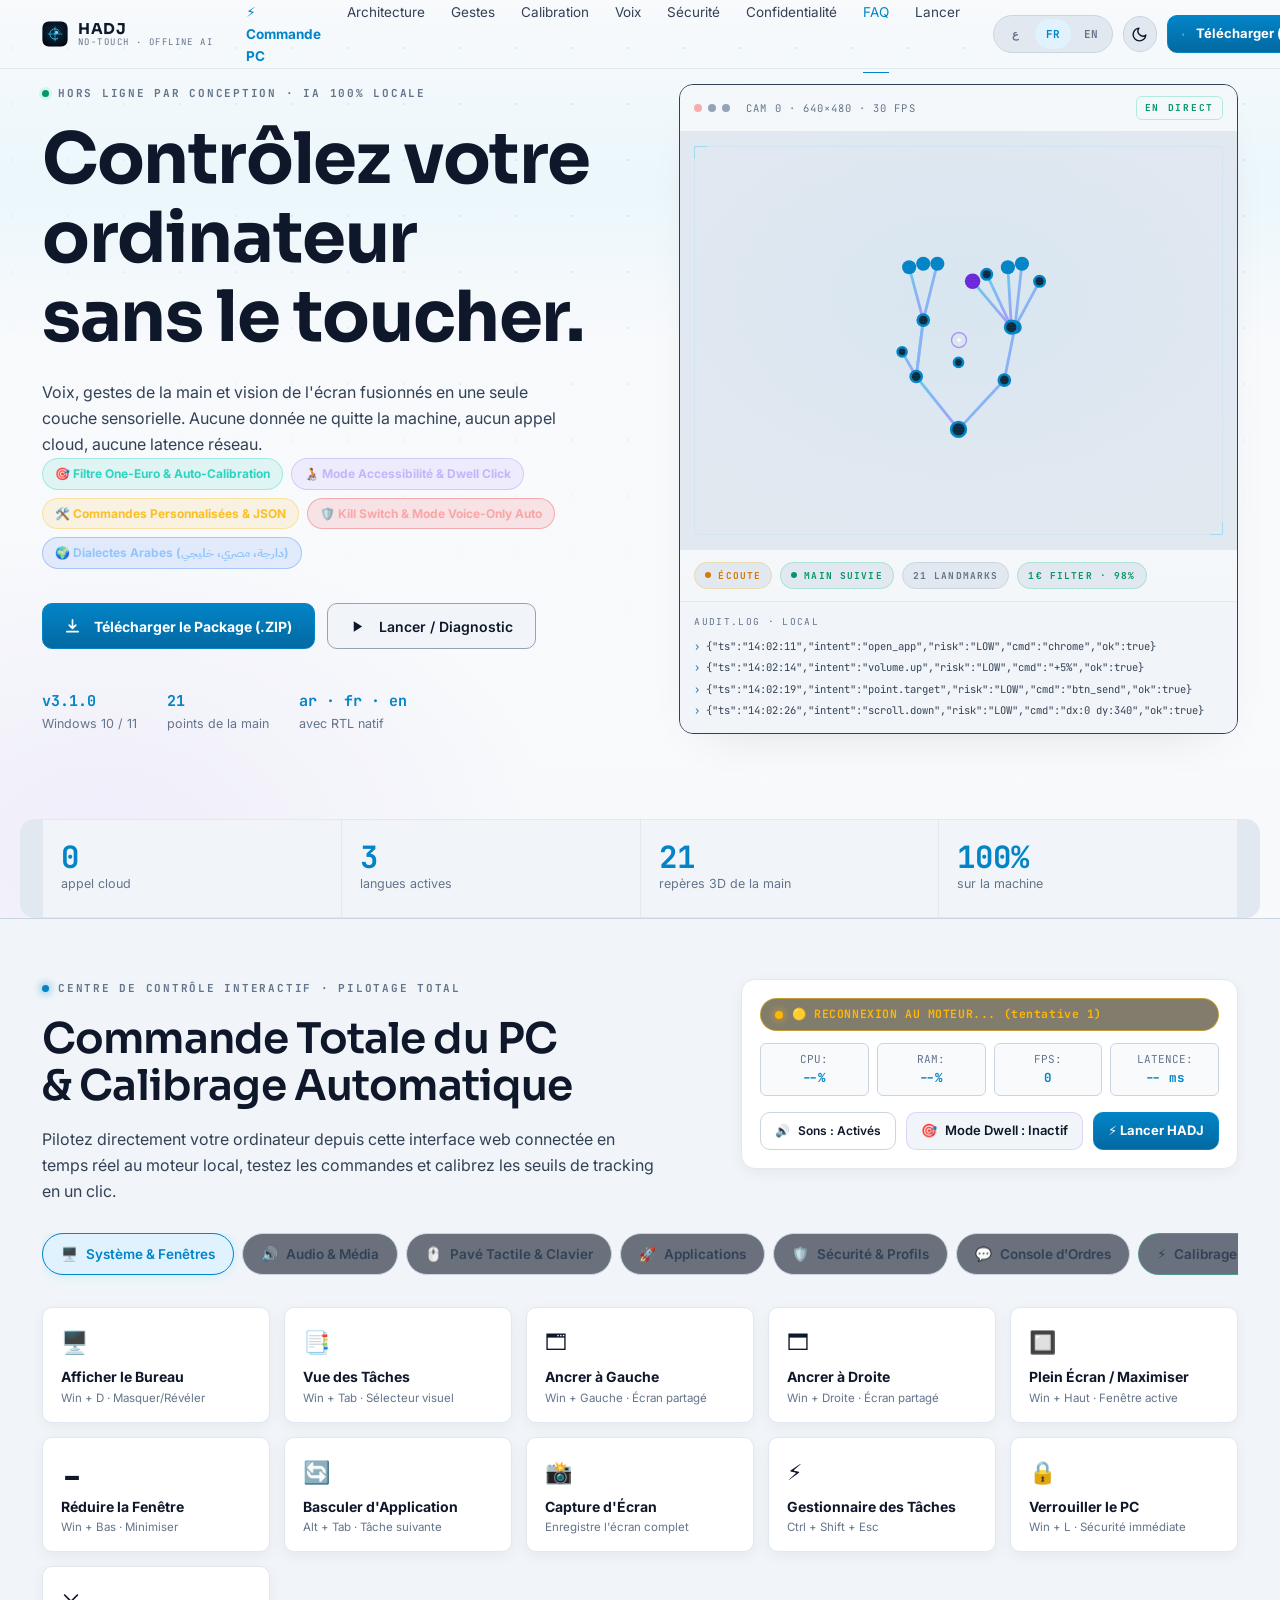
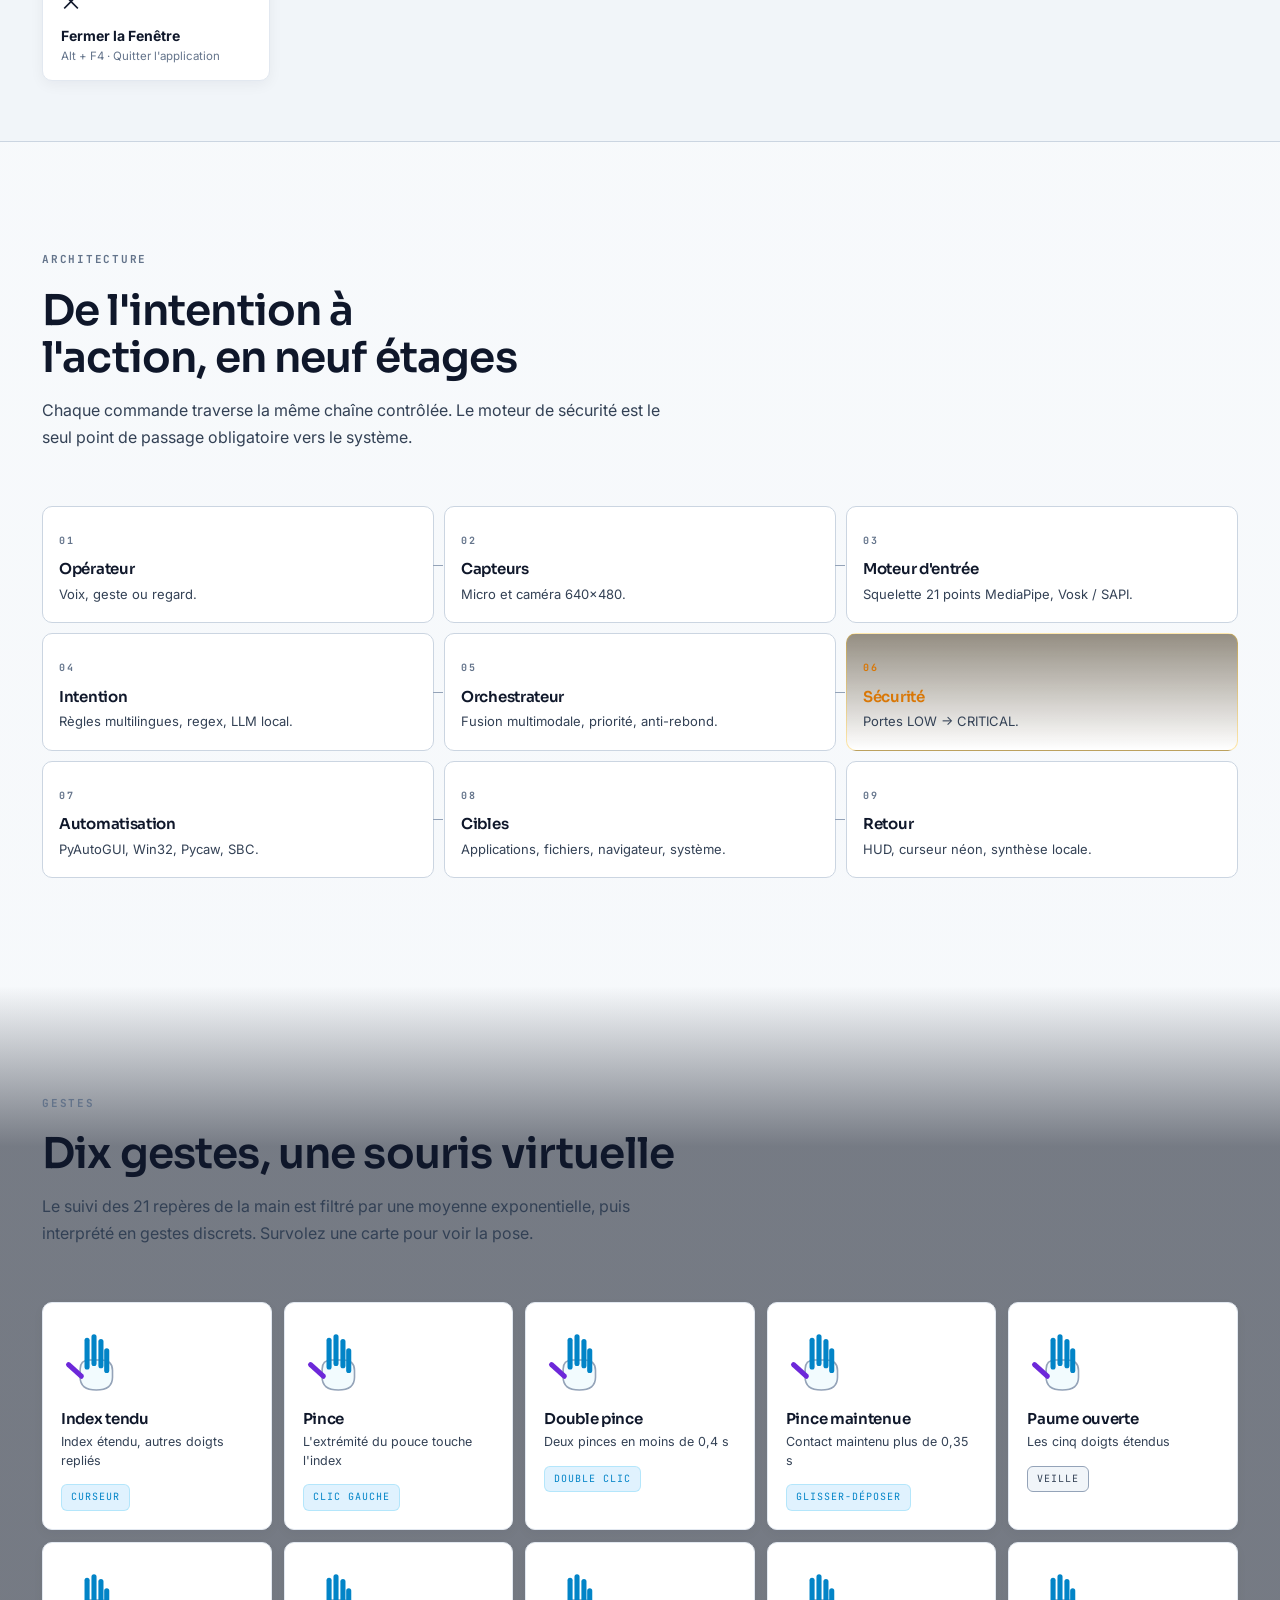
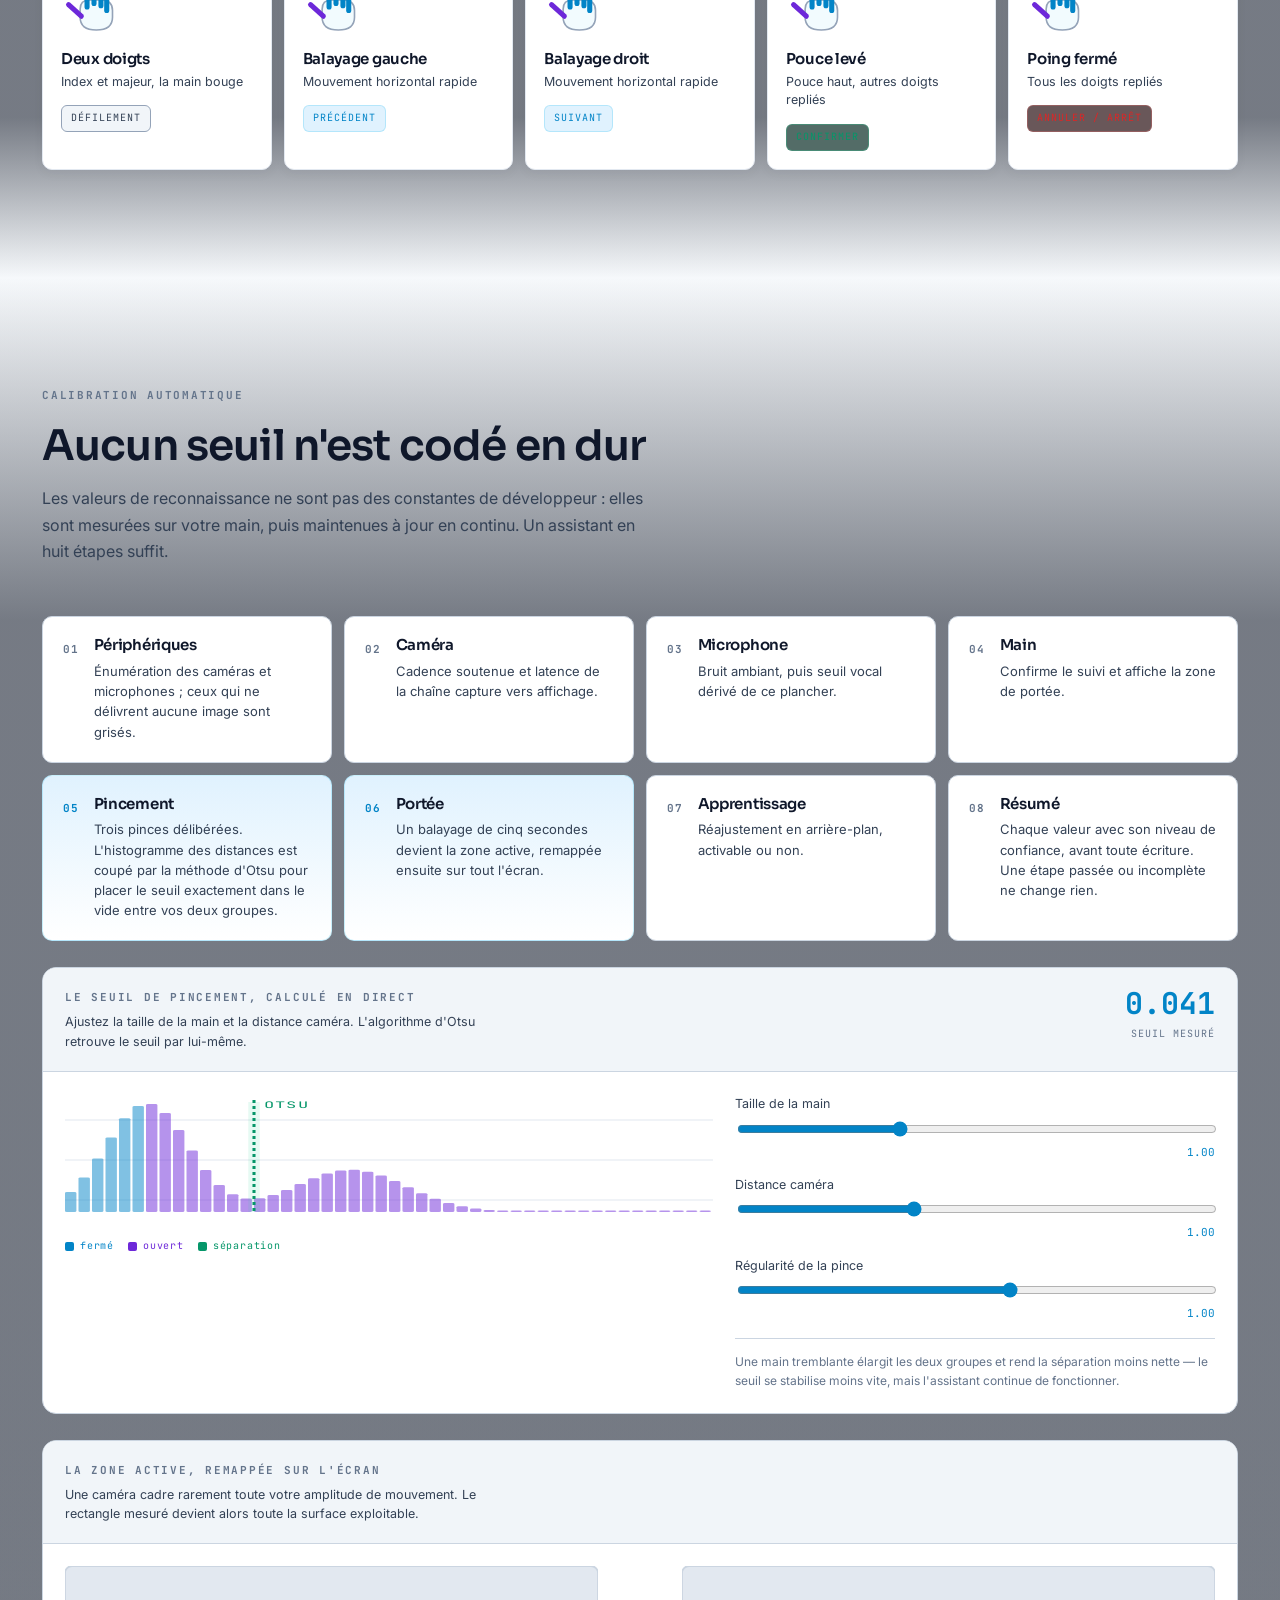
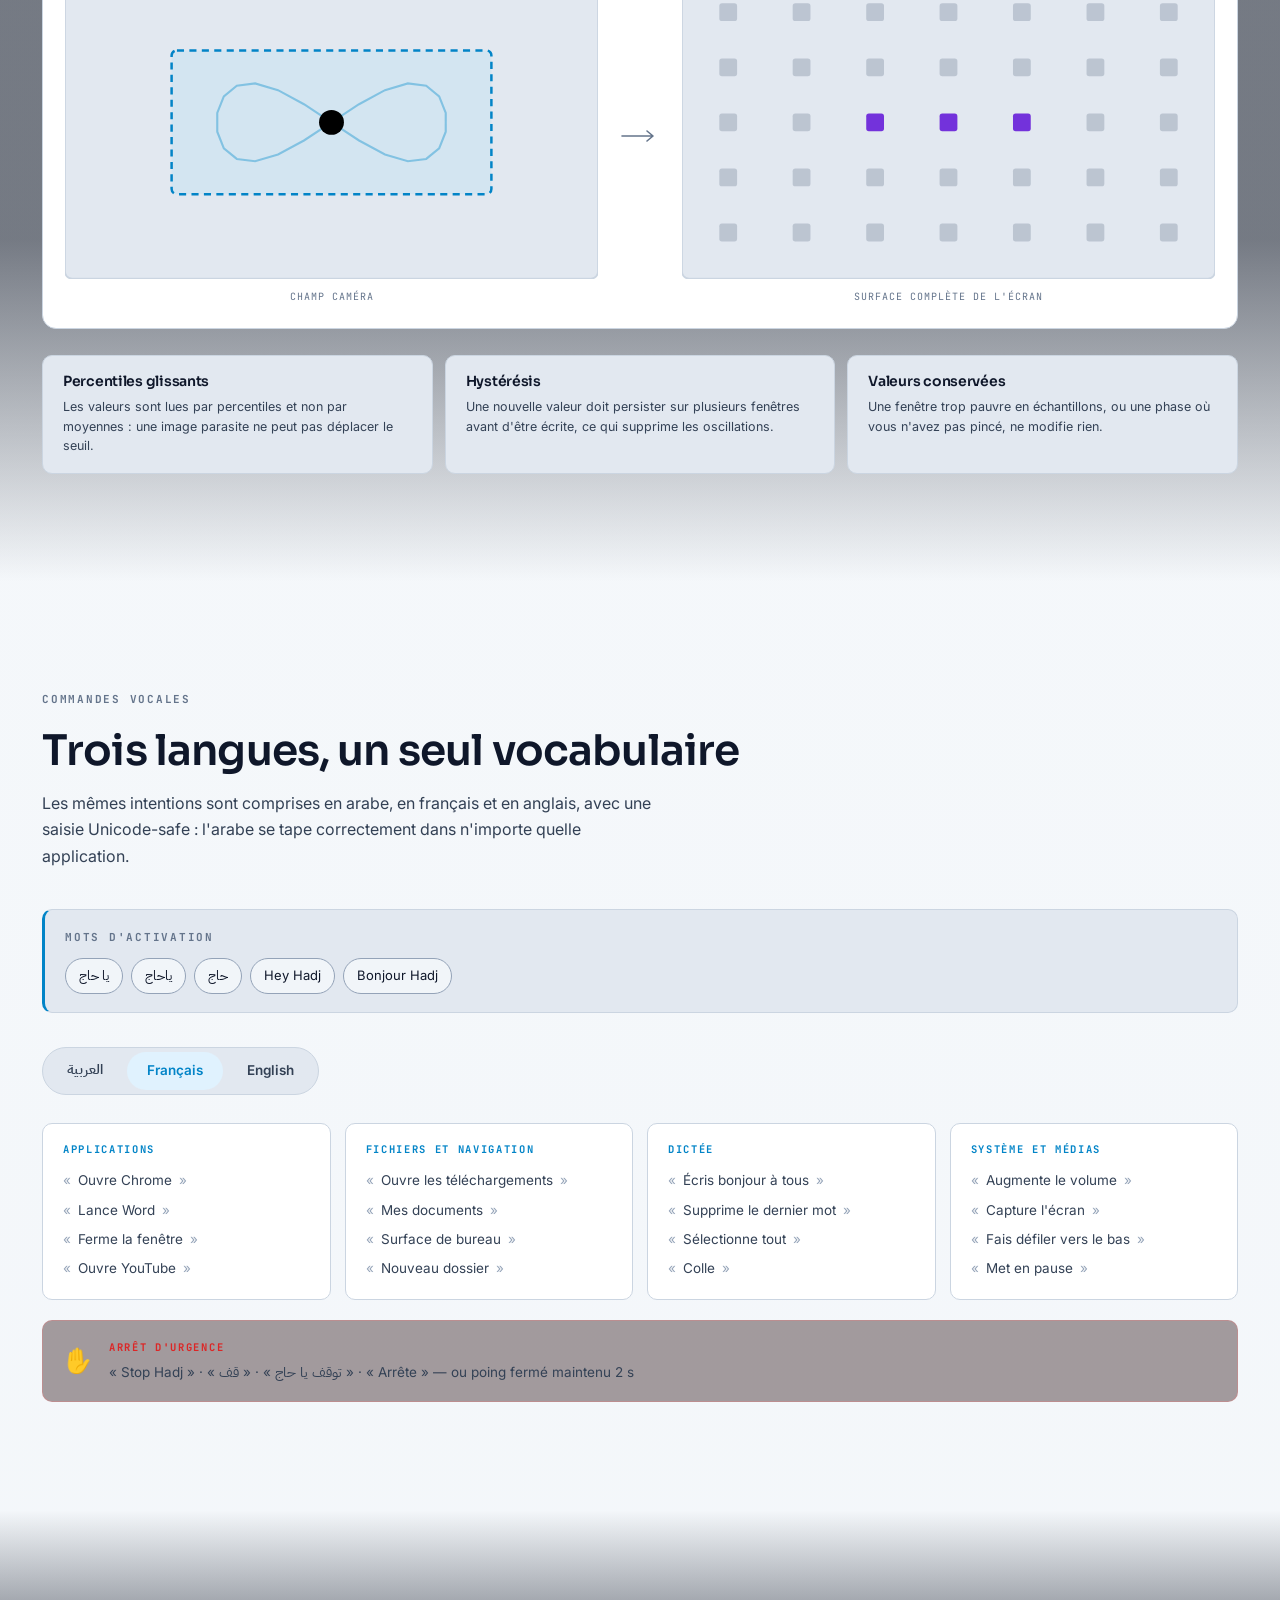
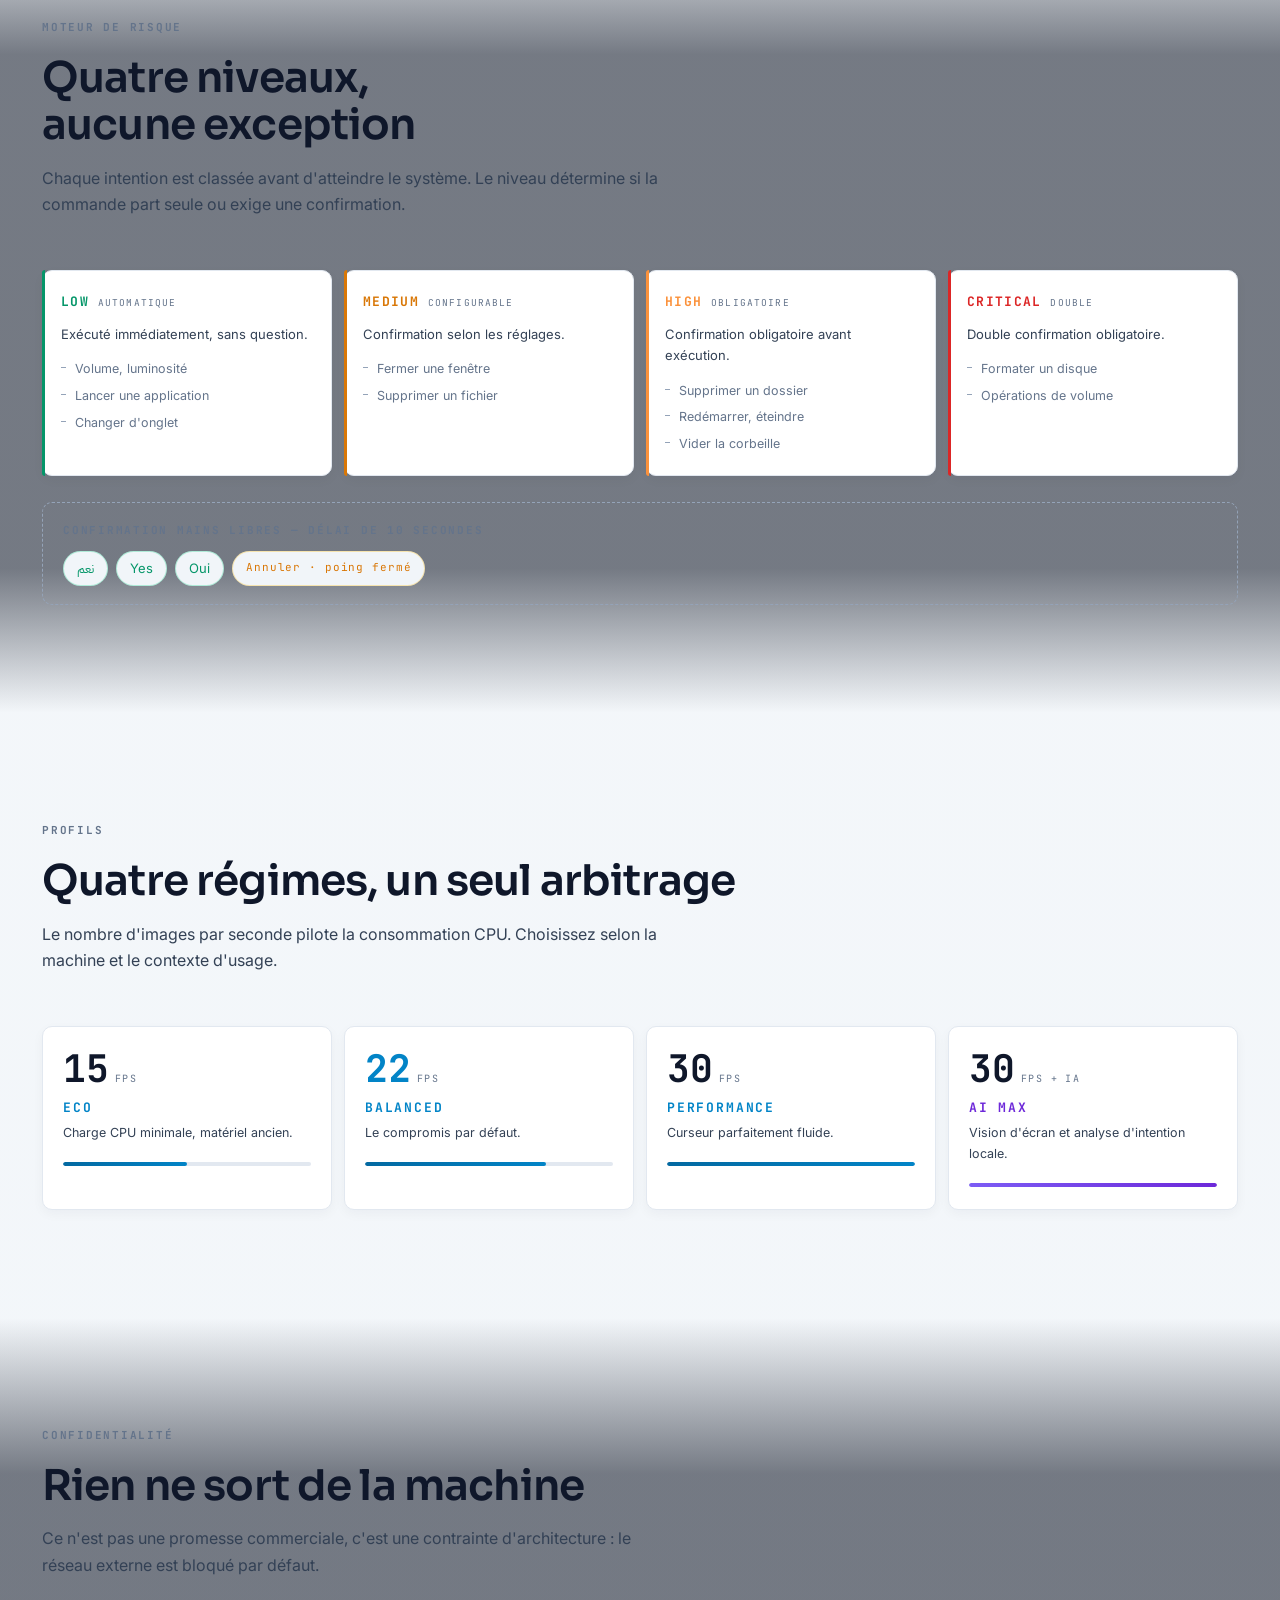
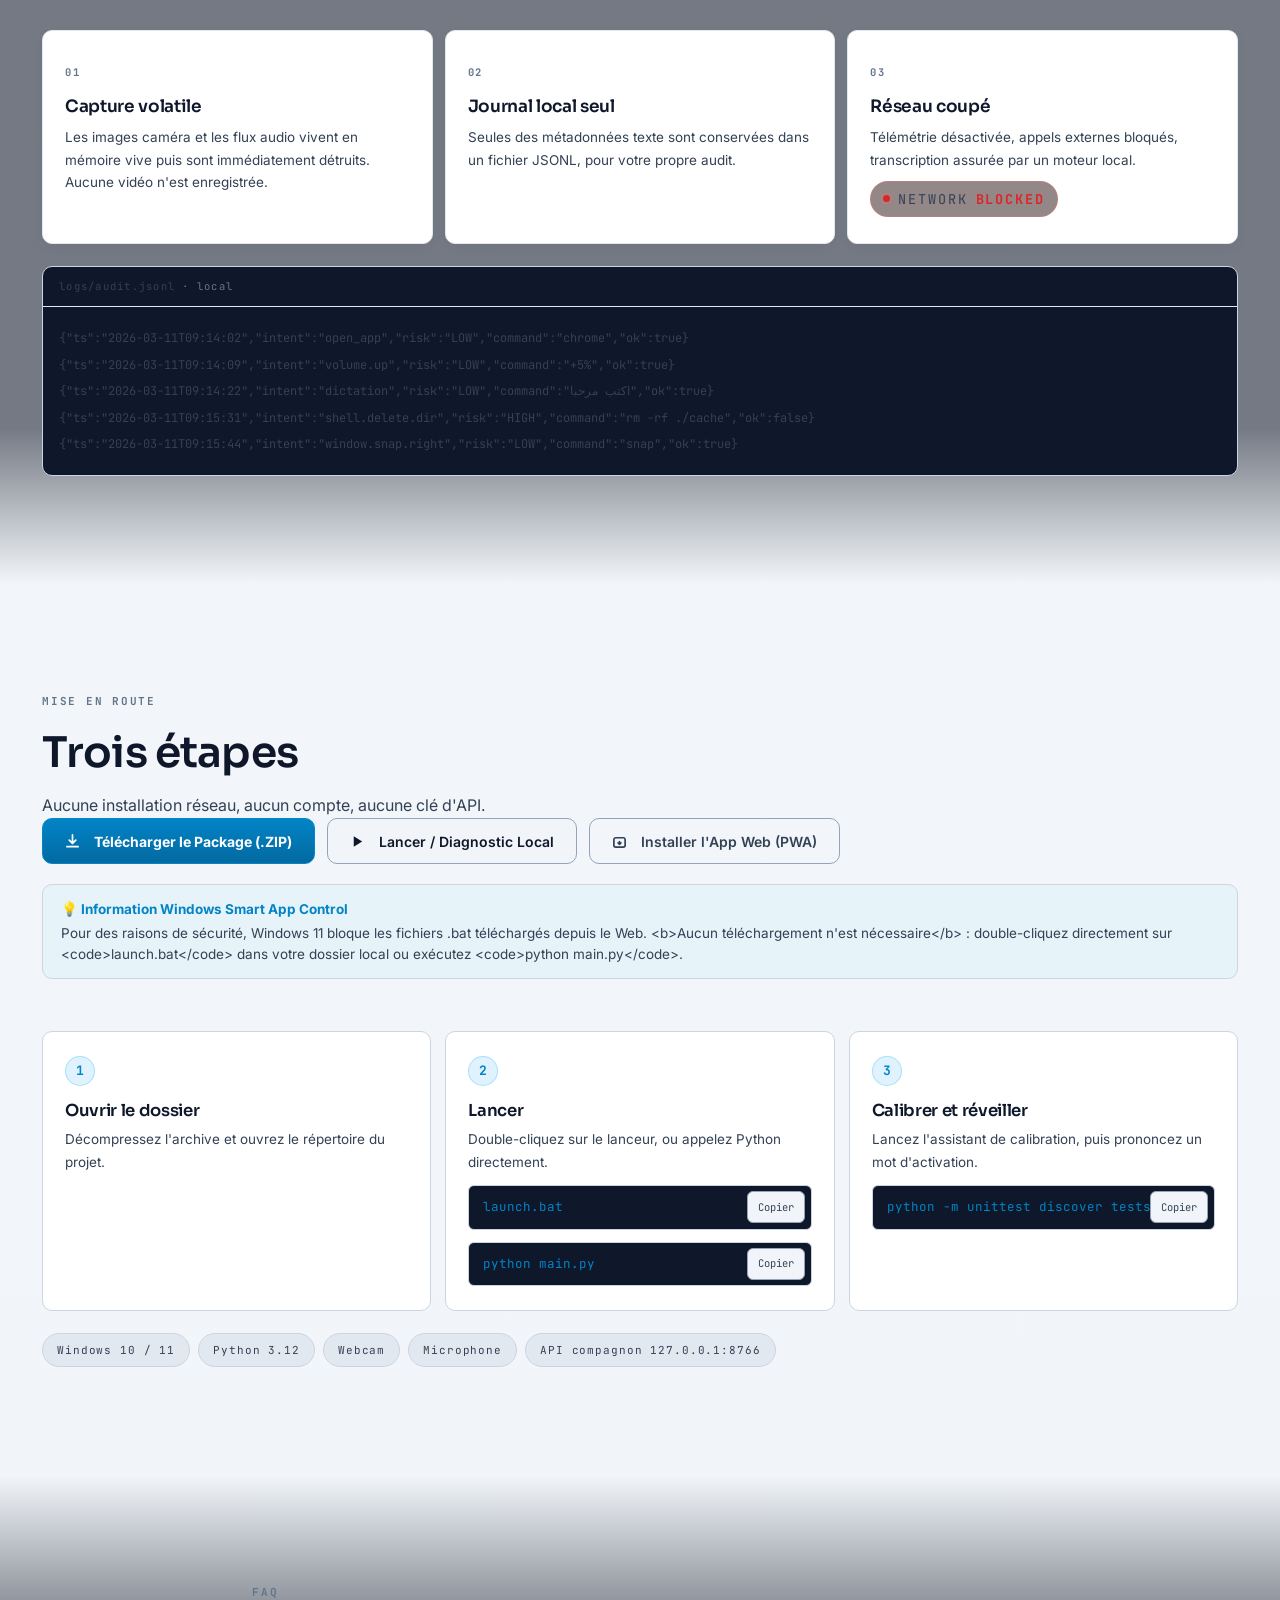
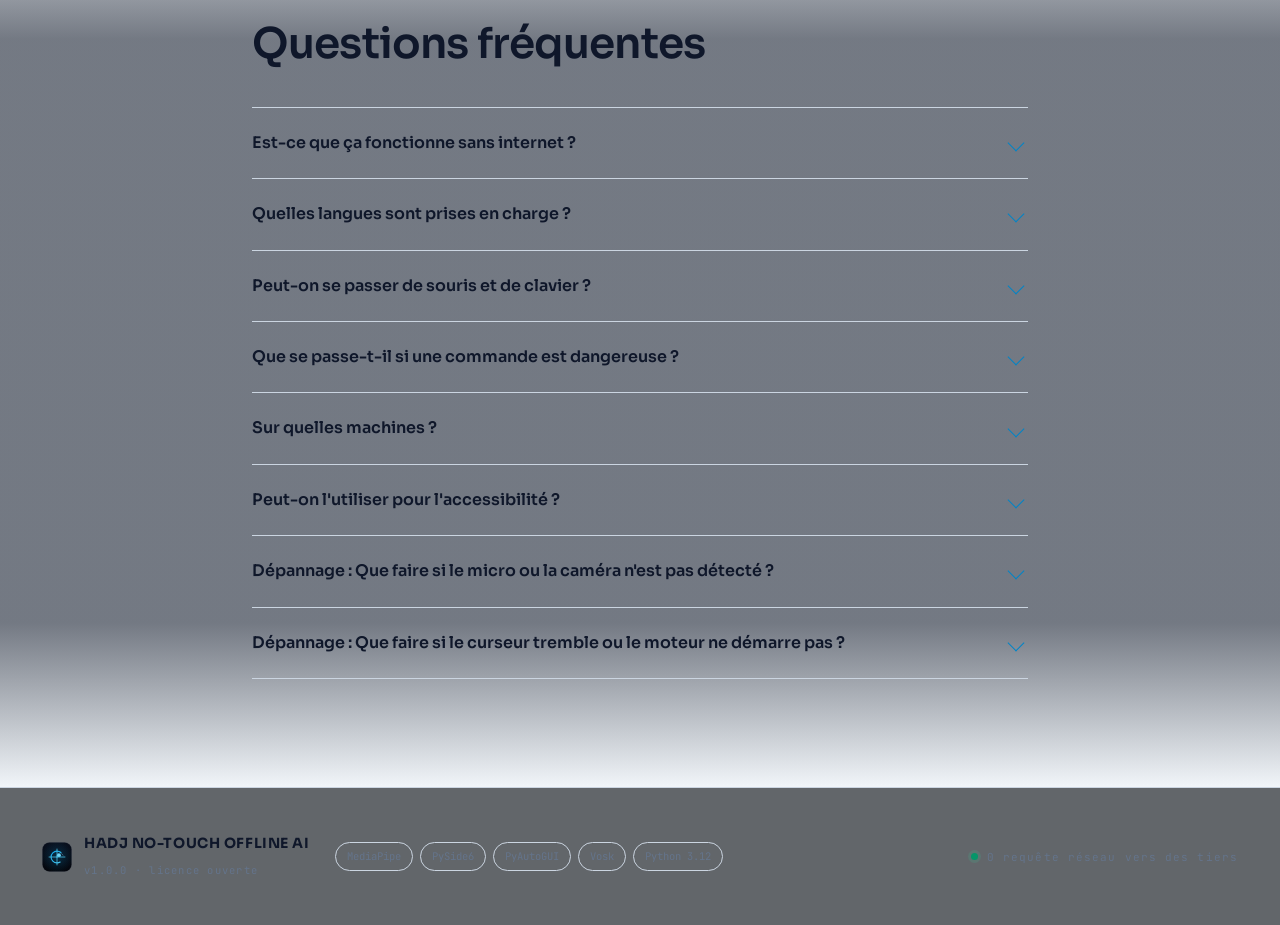
==== commit c2ae04fe: "feat: release v3.1.0 (sw cache purge, navbar FAQ link, hero pills)" ====
--- a/web/index.html
+++ b/web/index.html
@@ -48,6 +48,7 @@
       <a href="#voice" data-i18n="nav.voice">Voix</a>
       <a href="#security" data-i18n="nav.security">Sécurité</a>
       <a href="#privacy" data-i18n="nav.privacy">Confidentialité</a>
+      <a href="#faq" data-i18n="nav.faq">FAQ / Dépannage</a>
       <a href="#run" data-i18n="nav.run">Lancer</a>
     </nav>
 
@@ -104,9 +105,10 @@
       <h1 class="hero__title" data-i18n="hero.title">Contrôlez votre ordinateur sans le toucher.</h1>
       <p class="hero__lead" data-i18n="hero.lead">Voix, gestes de la main et vision de l'écran fusionnés en une seule couche sensorielle. Aucune donnée ne quitte la machine, aucun appel cloud, aucune latence réseau.</p>
       <div class="hero__pills" style="display:flex;flex-wrap:wrap;gap:8px;margin-bottom:20px;">
-        <span style="background:rgba(45,212,191,0.12);border:1px solid rgba(45,212,191,0.35);border-radius:20px;padding:5px 12px;font-size:12px;color:#2dd4bf;font-weight:700;">🎯 Filtre One-Euro Anti-Tremblement</span>
-        <span style="background:rgba(167,139,250,0.12);border:1px solid rgba(167,139,250,0.35);border-radius:20px;padding:5px 12px;font-size:12px;color:#c4b5fd;font-weight:700;">⚡ Profils Apps (Web, Média, Doc)</span>
-        <span style="background:rgba(239,68,68,0.12);border:1px solid rgba(239,68,68,0.35);border-radius:20px;padding:5px 12px;font-size:12px;color:#fca5a5;font-weight:700;">🛡️ Kill Switch & Sécurité 5s</span>
+        <span style="background:rgba(45,212,191,0.12);border:1px solid rgba(45,212,191,0.35);border-radius:20px;padding:5px 12px;font-size:12px;color:#2dd4bf;font-weight:700;">🎯 Filtre One-Euro & Auto-Calibration</span>
+        <span style="background:rgba(167,139,250,0.12);border:1px solid rgba(167,139,250,0.35);border-radius:20px;padding:5px 12px;font-size:12px;color:#c4b5fd;font-weight:700;">🧑‍🦽 Mode Accessibilité & Dwell Click</span>
+        <span style="background:rgba(251,191,36,0.12);border:1px solid rgba(251,191,36,0.35);border-radius:20px;padding:5px 12px;font-size:12px;color:#fbbf24;font-weight:700;">🛠️ Commandes Personnalisées & JSON</span>
+        <span style="background:rgba(239,68,68,0.12);border:1px solid rgba(239,68,68,0.35);border-radius:20px;padding:5px 12px;font-size:12px;color:#fca5a5;font-weight:700;">🛡️ Kill Switch & Mode Voice-Only Auto</span>
         <span style="background:rgba(59,130,246,0.12);border:1px solid rgba(59,130,246,0.35);border-radius:20px;padding:5px 12px;font-size:12px;color:#93c5fd;font-weight:700;">🌍 Dialectes Arabes (دارجة، مصري، خليجي)</span>
       </div>
       <div class="hero__cta">
@@ -120,7 +122,7 @@
         </button>
       </div>
       <ul class="hero__meta">
-        <li><b>v3.0.0</b><span data-i18n="hero.m1">Windows 10/11</span></li>
+        <li><b>v3.1.0</b><span data-i18n="hero.m1">Grand Public · Win 10/11</span></li>
         <li><b>21</b><span data-i18n="hero.m2">points de la main</span></li>
         <li><b>ar · fr · en</b><span data-i18n="hero.m3">RTL natif & dialectes</span></li>
       </ul>
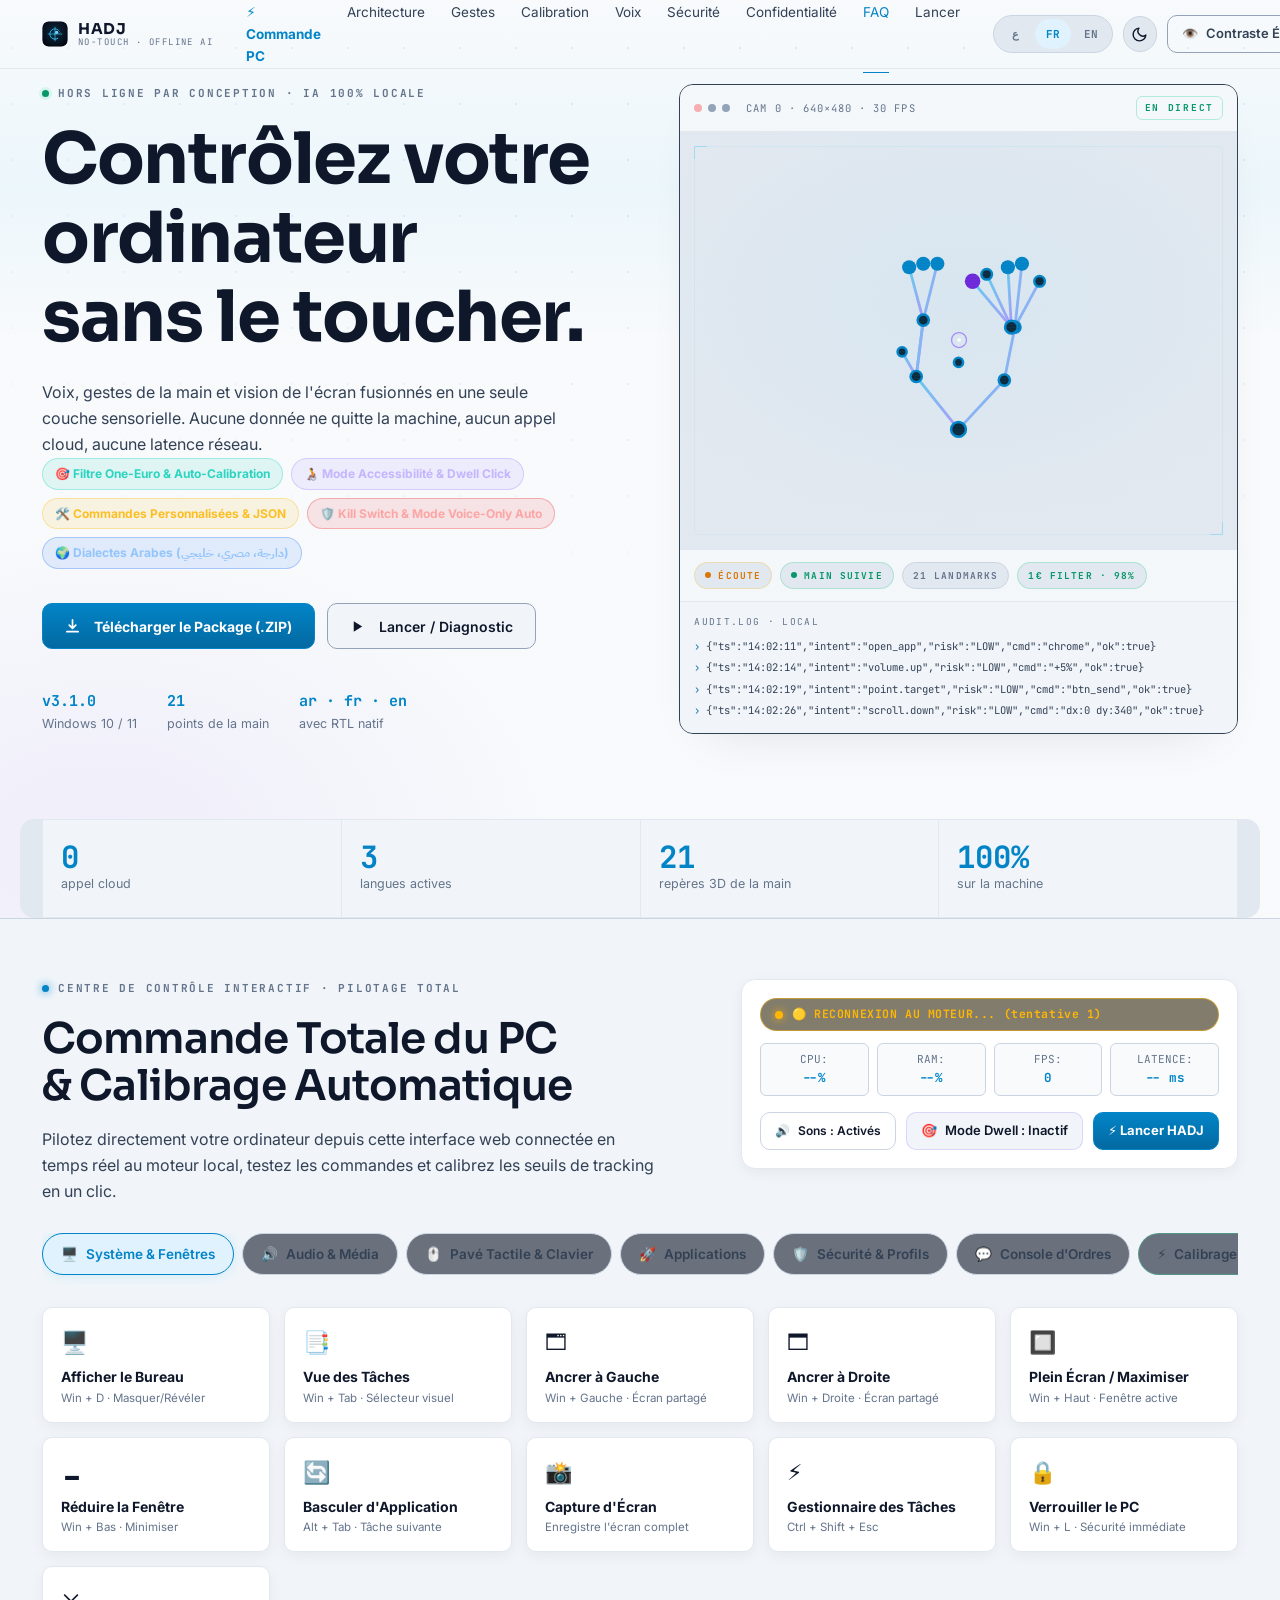
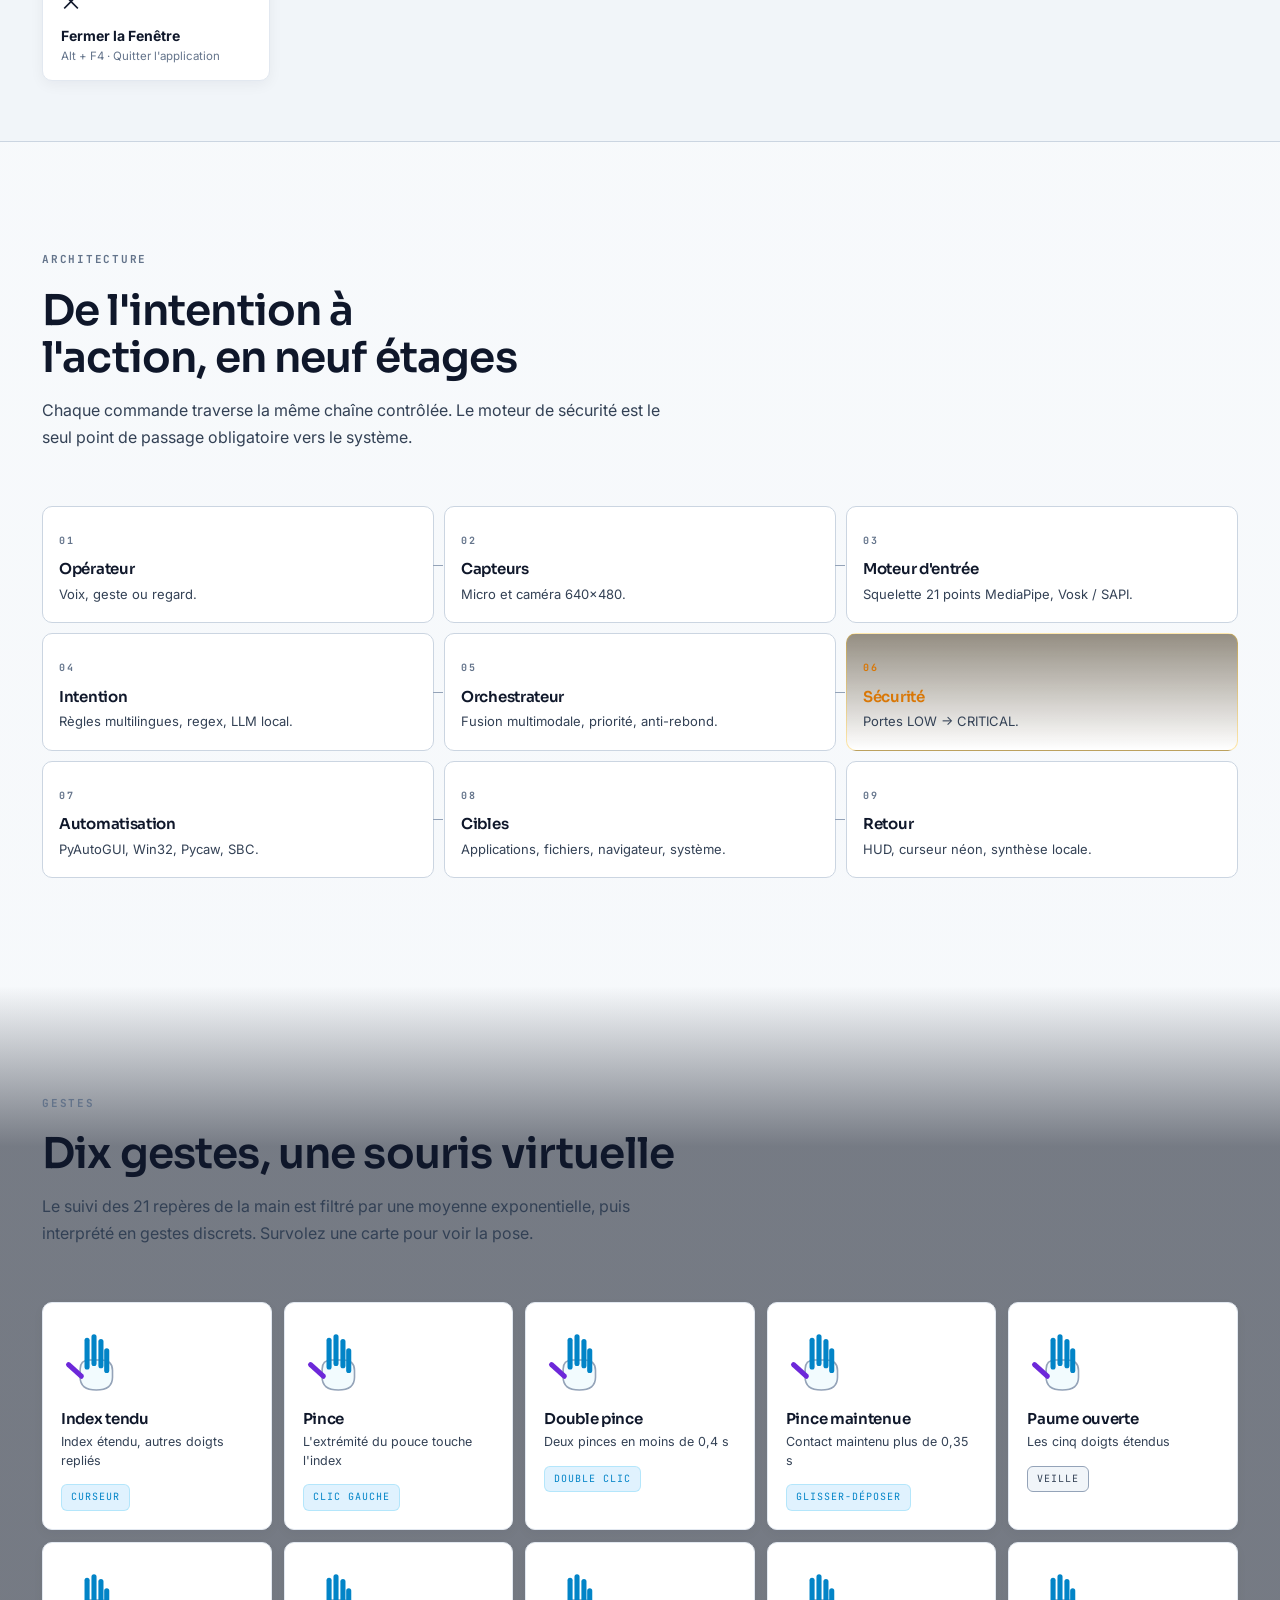
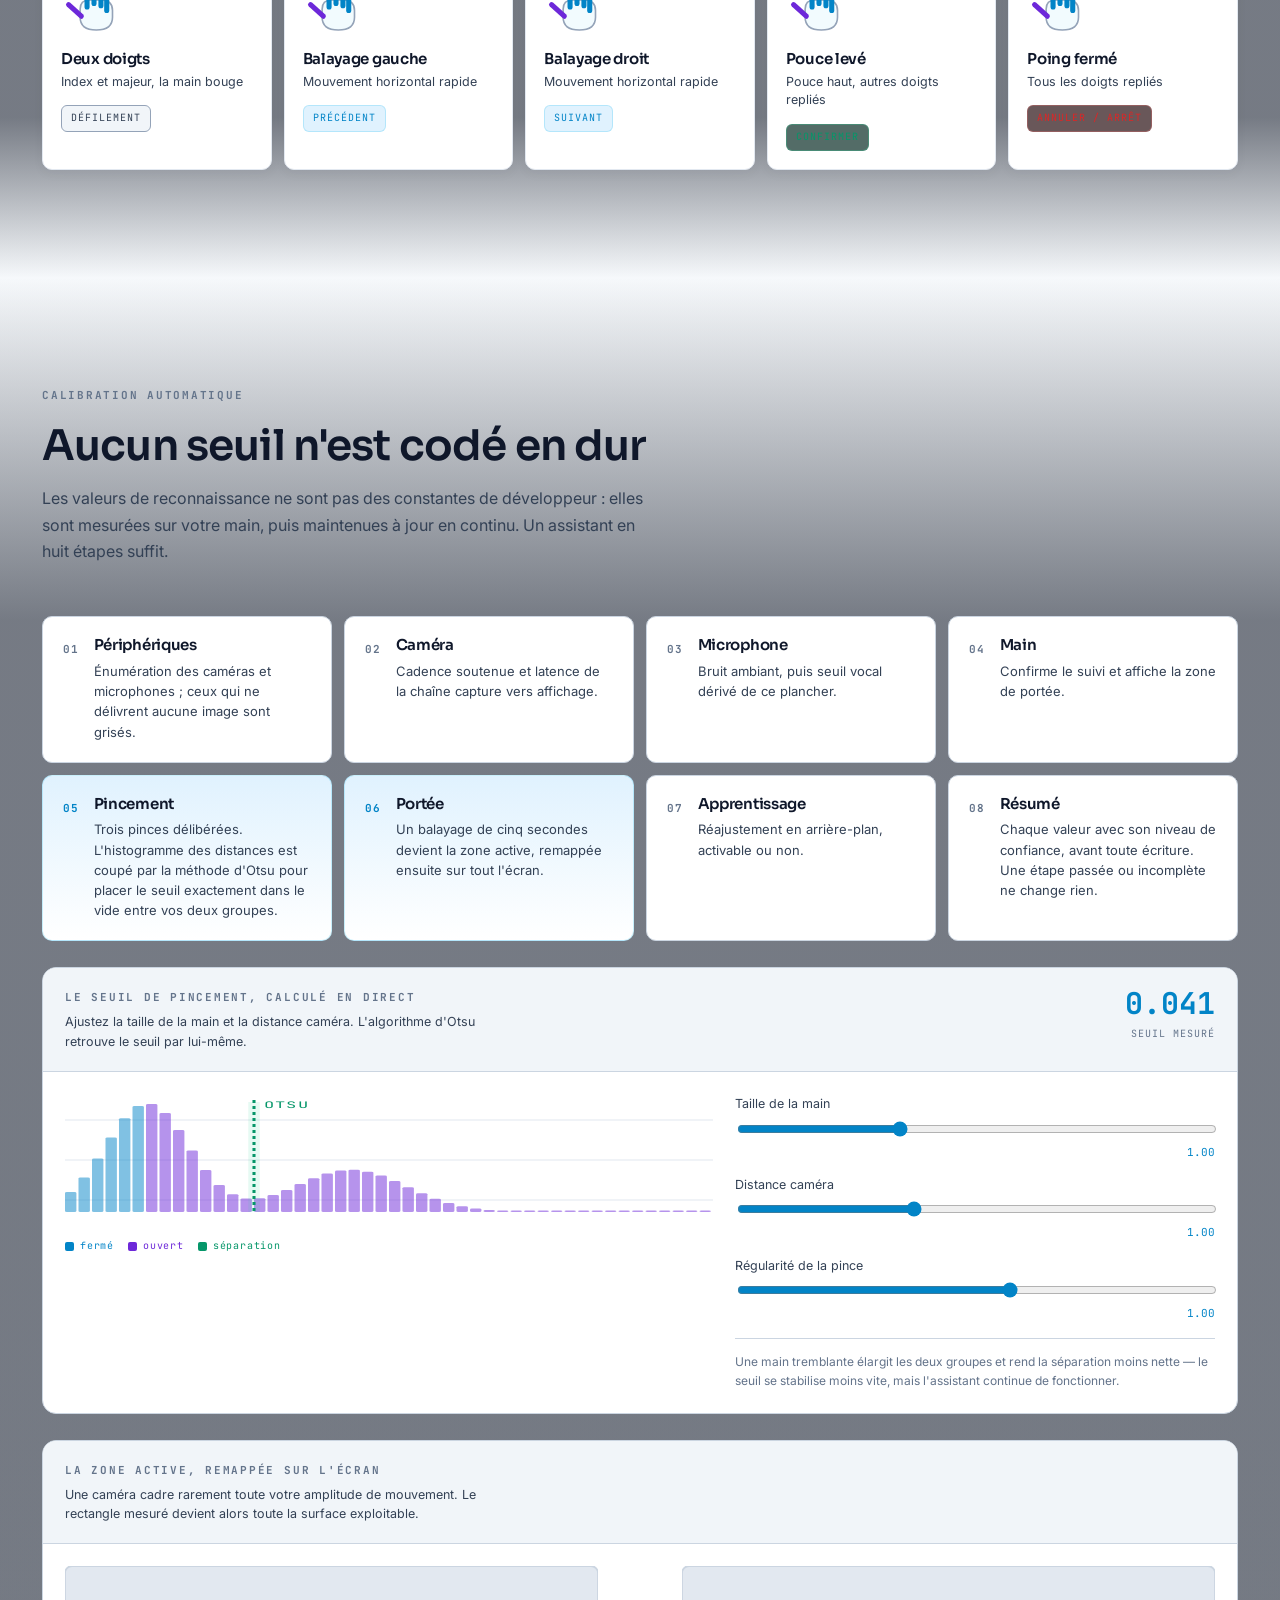
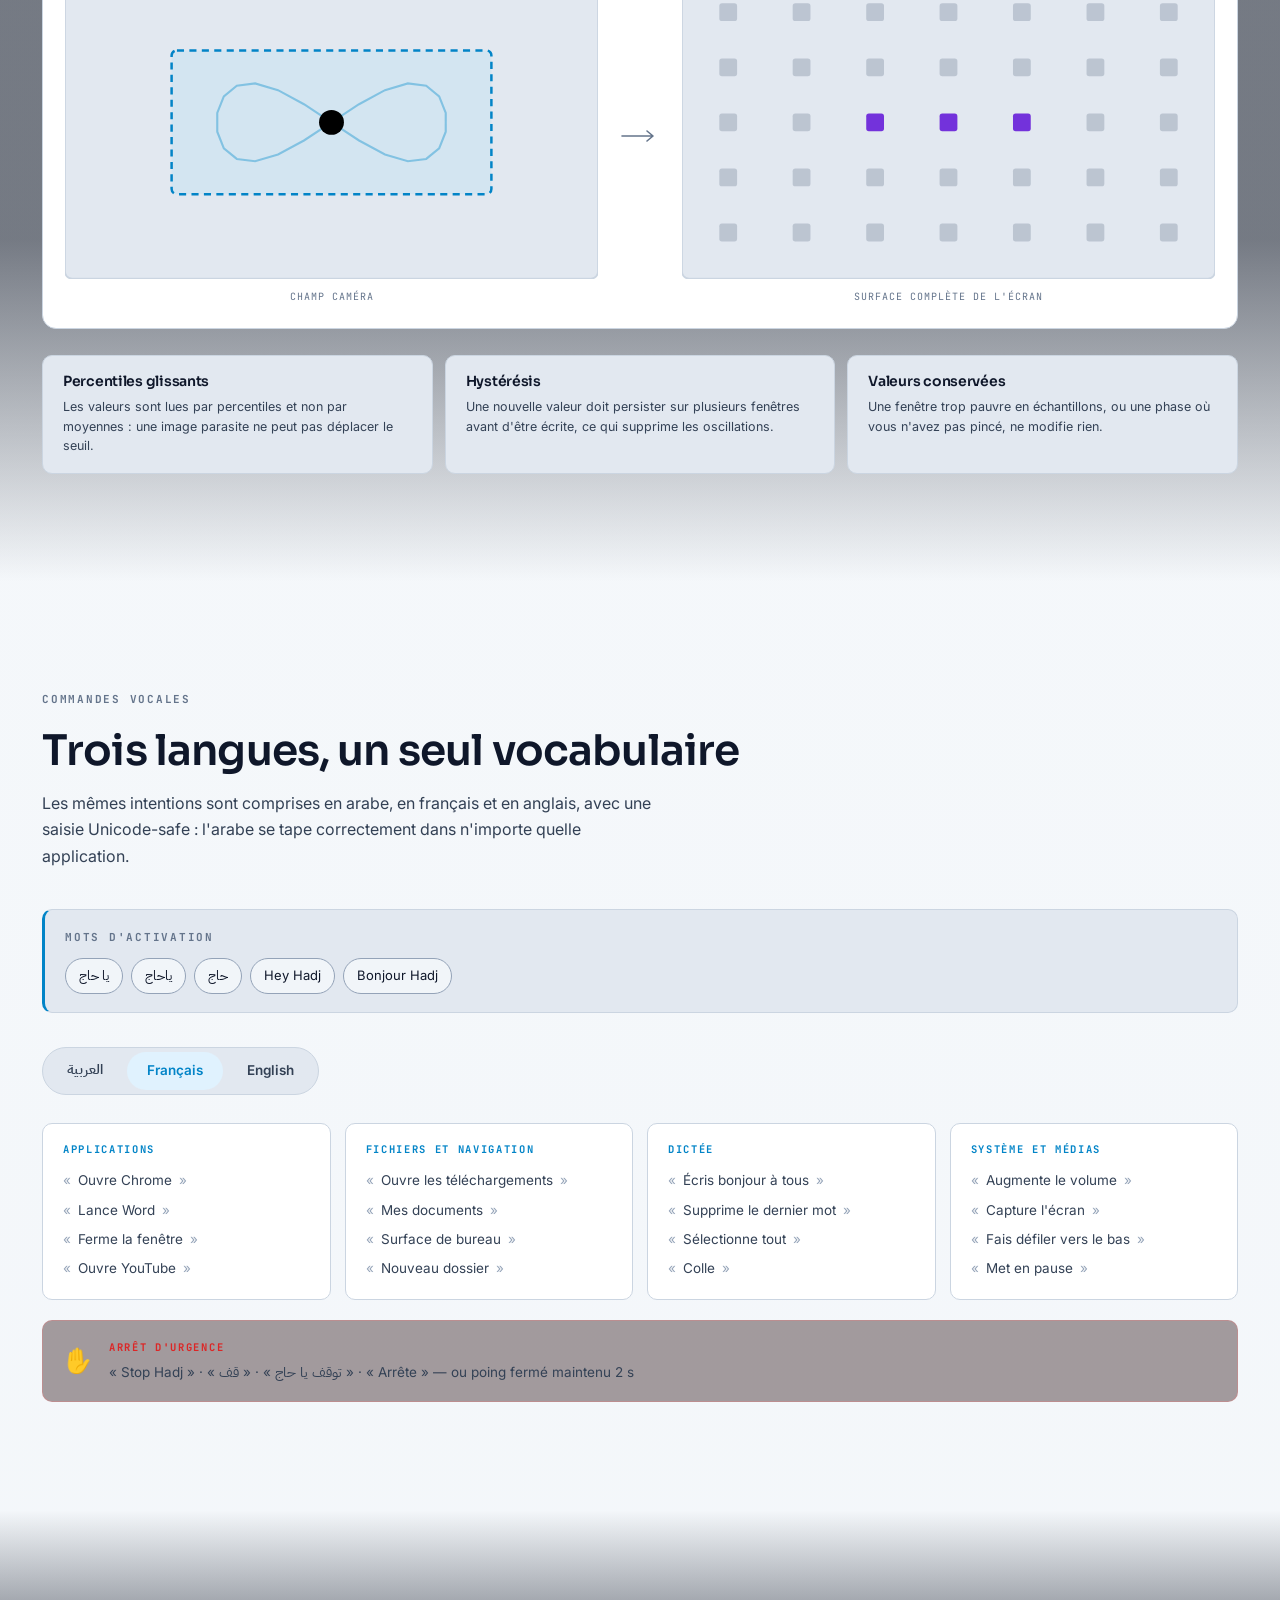
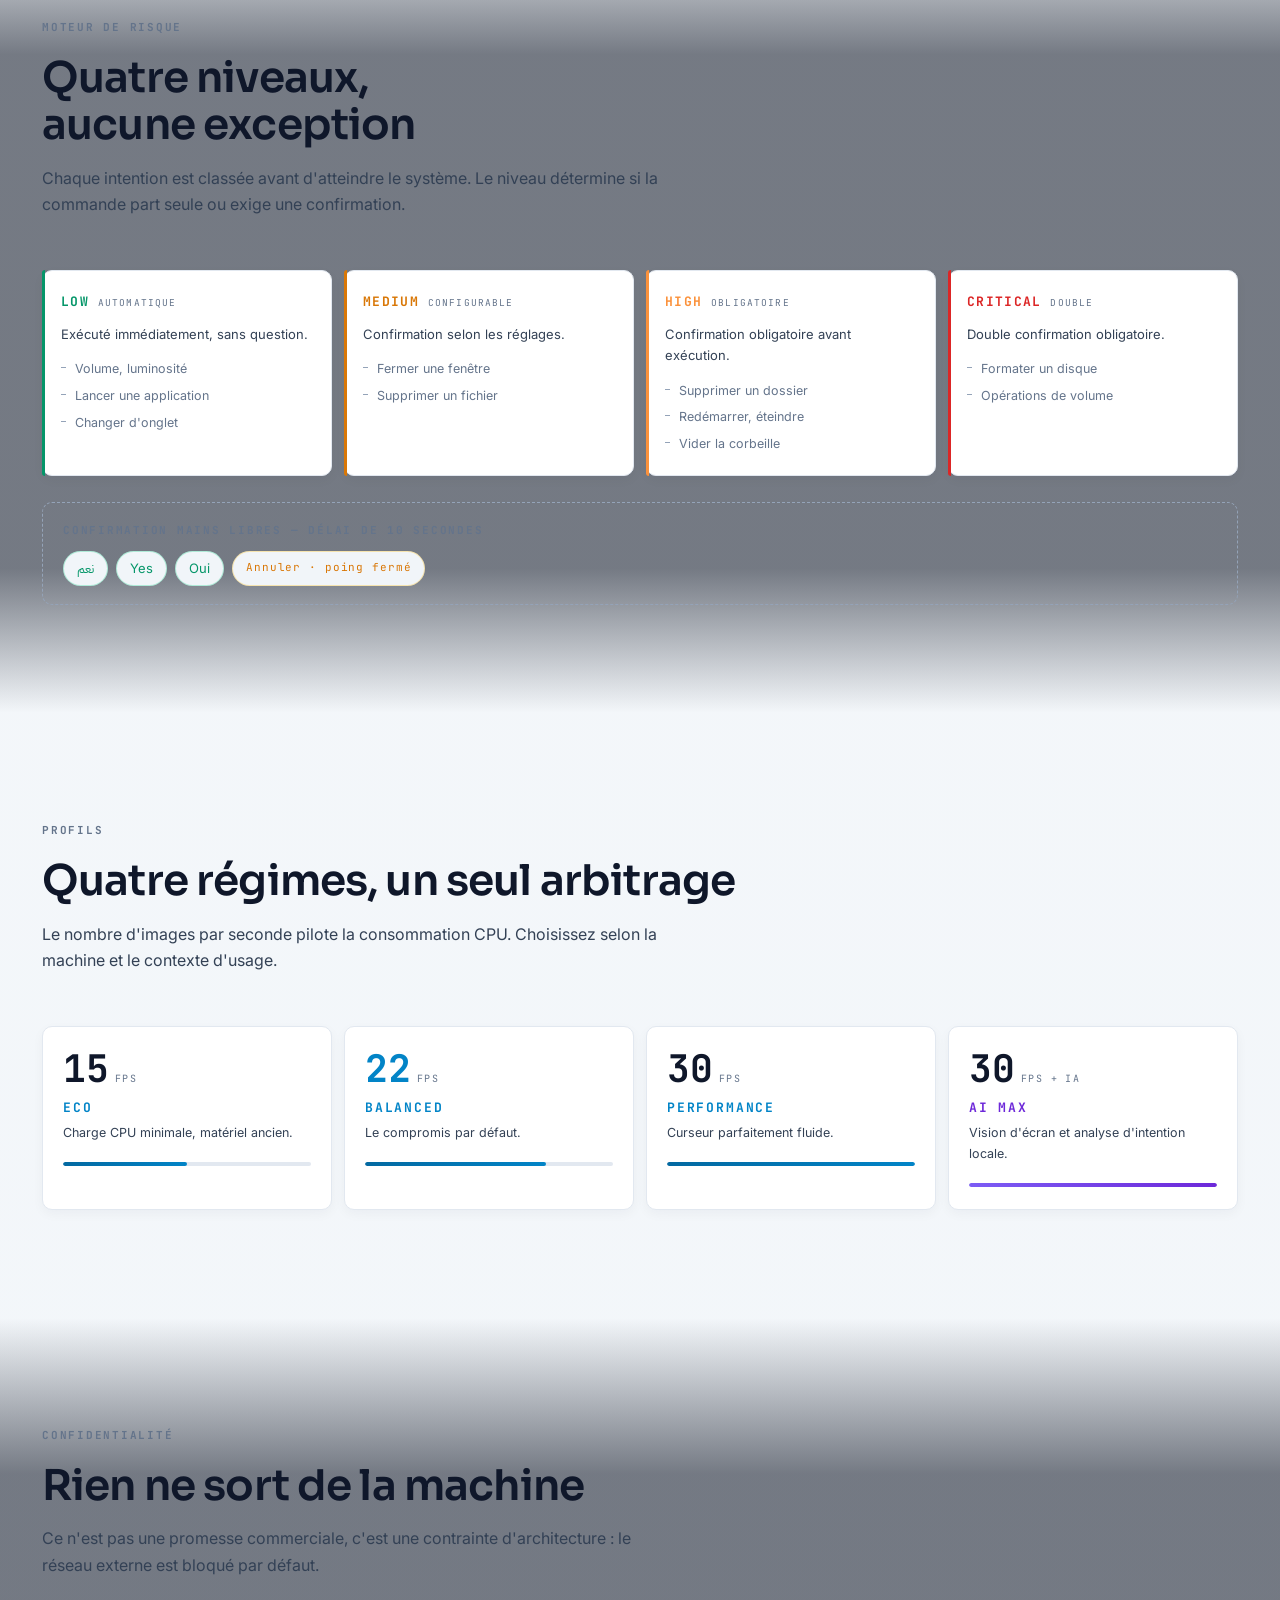
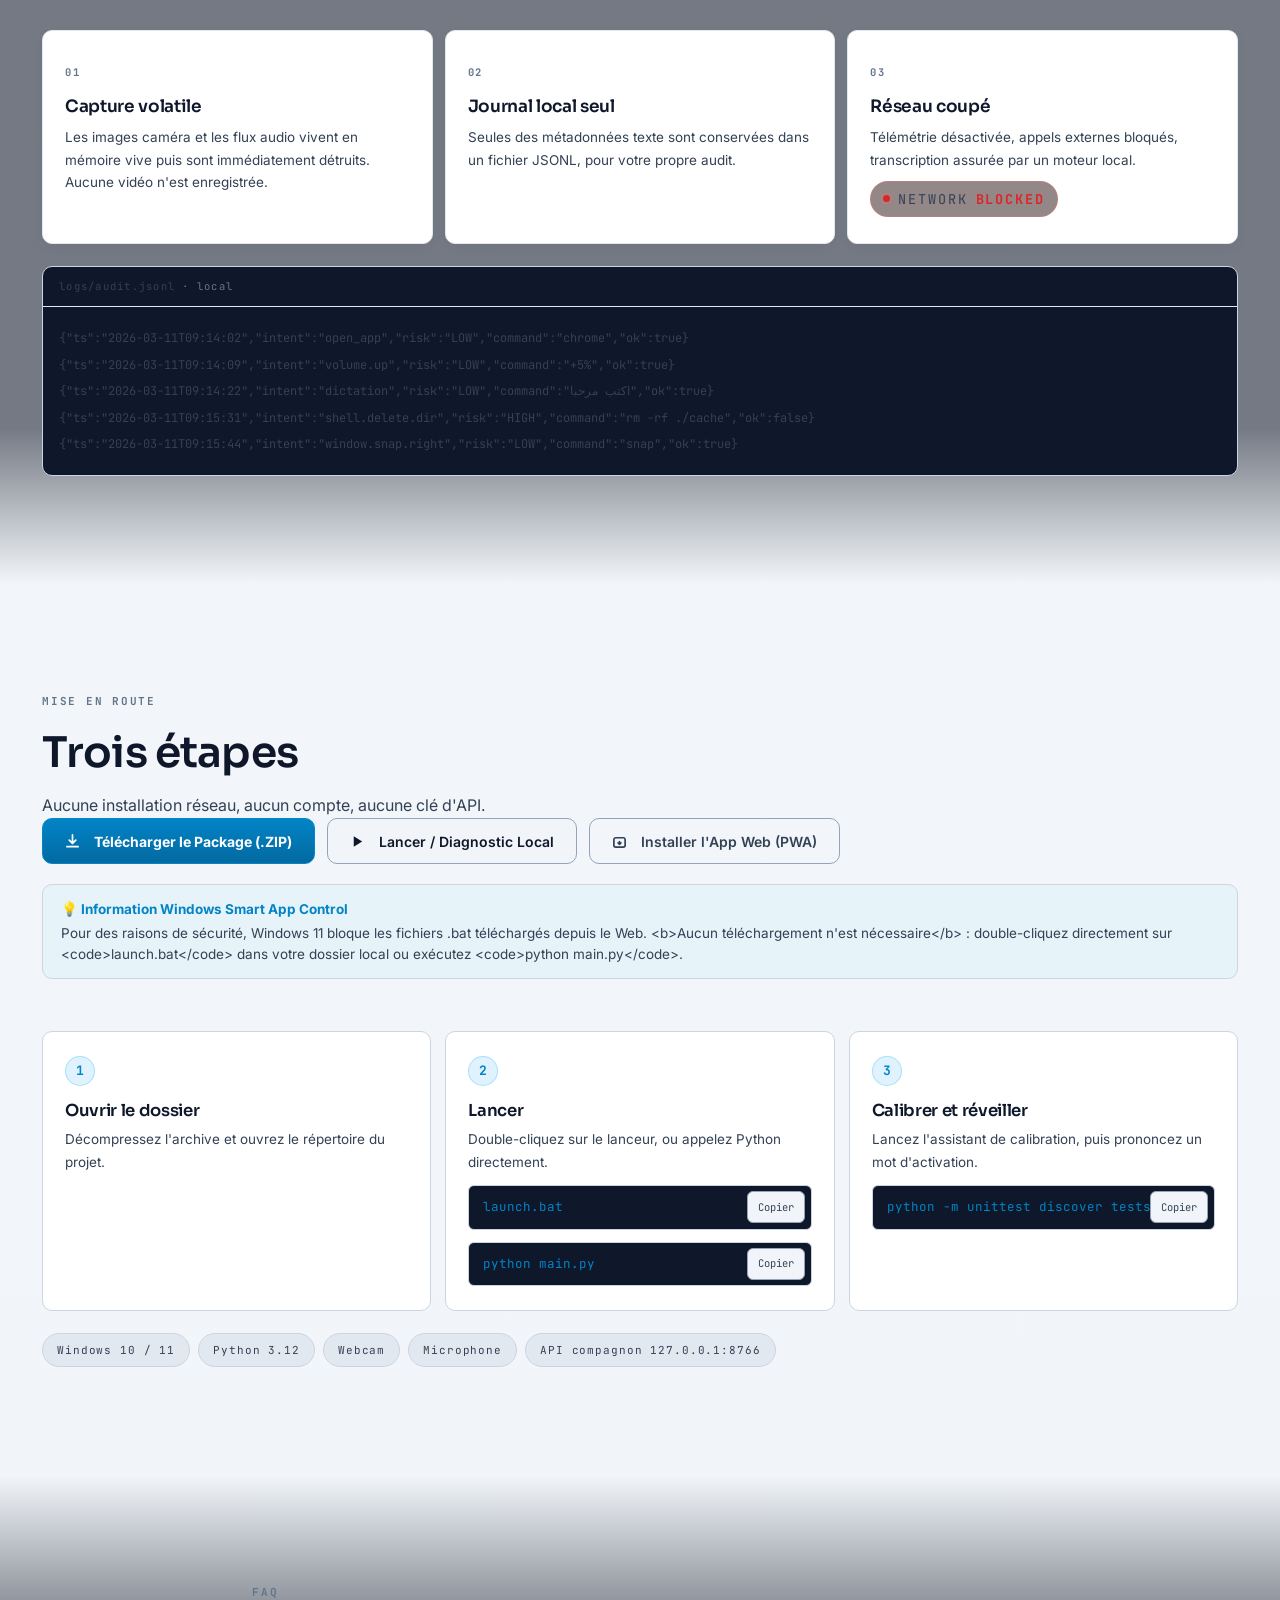
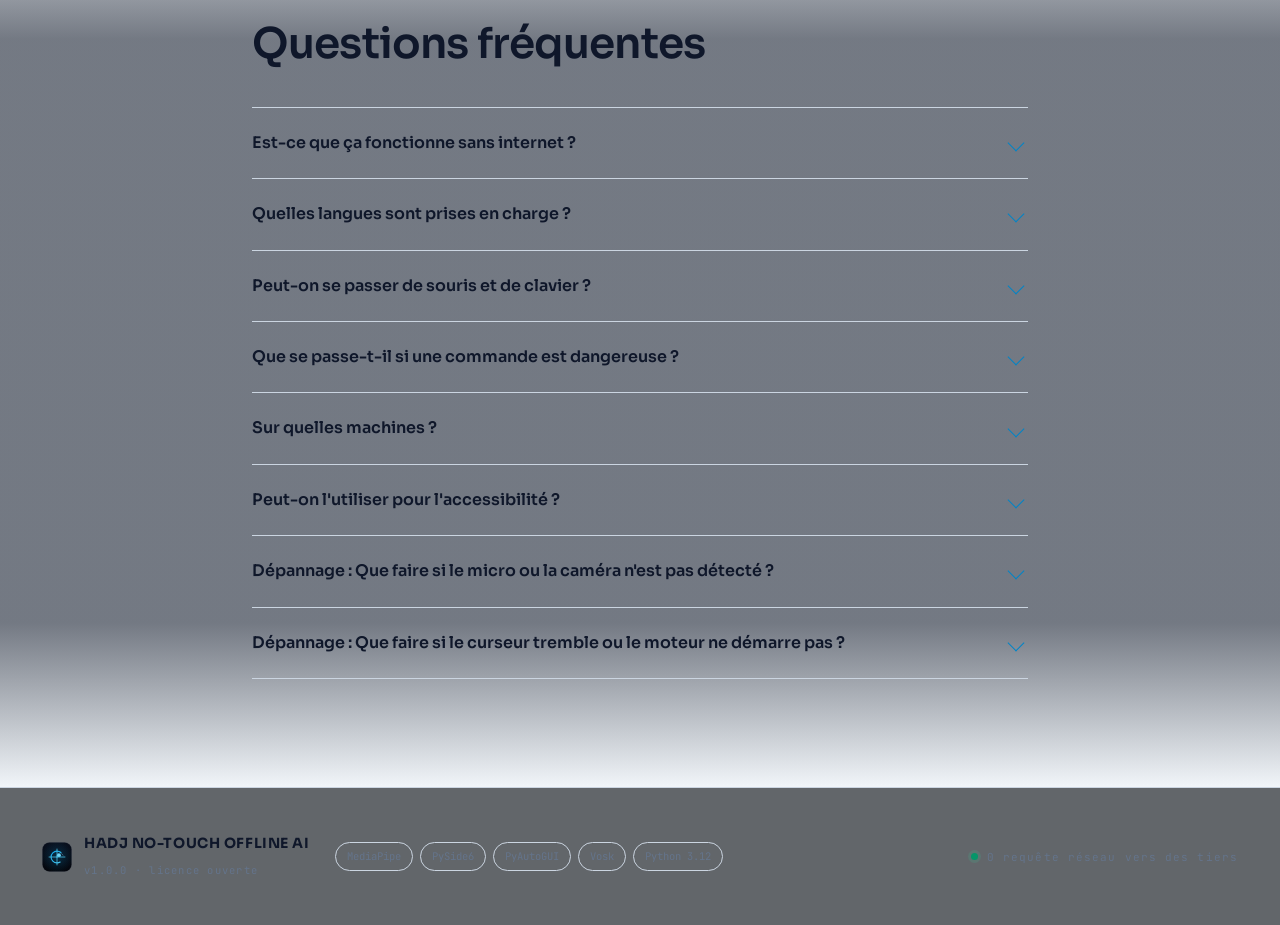
==== commit ac854b65: "feat(v3.2.0): complete consumer packaging, WCAG high contrast, dwell progress overlay, and future ev" ====
--- a/web/index.html
+++ b/web/index.html
@@ -62,6 +62,9 @@
         <svg class="sun-icon" viewBox="0 0 24 24" width="17" height="17" fill="none" stroke="currentColor" stroke-width="2" stroke-linecap="round" stroke-linejoin="round" aria-hidden="true"><circle cx="12" cy="12" r="5"></circle><line x1="12" y1="1" x2="12" y2="3"></line><line x1="12" y1="21" x2="12" y2="23"></line><line x1="4.22" y1="4.22" x2="5.64" y2="5.64"></line><line x1="18.36" y1="18.36" x2="19.78" y2="19.78"></line><line x1="1" y1="12" x2="3" y2="12"></line><line x1="21" y1="12" x2="23" y2="12"></line><line x1="4.22" y1="19.78" x2="5.64" y2="18.36"></line><line x1="18.36" y1="5.64" x2="19.78" y2="4.22"></line></svg>
         <svg class="moon-icon" viewBox="0 0 24 24" width="17" height="17" fill="none" stroke="currentColor" stroke-width="2" stroke-linecap="round" stroke-linejoin="round" aria-hidden="true"><path d="M21 12.79A9 9 0 1 1 11.21 3 7 7 0 0 0 21 12.79z"></path></svg>
       </button>
+      <button type="button" class="btn btn--ghost btn--sm high-contrast-toggle" data-contrast-toggle title="Activer / Désactiver le Mode Contraste Élevé WCAG" aria-label="Mode Contraste Élevé">
+        👁️ <span data-i18n="nav.high_contrast">Contraste Élevé</span>
+      </button>
       <a href="https://github.com/meddahuhadj/HADJ-NO-TOUCH-AI/archive/refs/heads/master.zip" class="btn btn--p btn--sm nav-download-btn" download target="_blank" rel="noopener noreferrer">
         <svg viewBox="0 0 16 16" width="13" height="13" aria-hidden="true" style="margin-inline-end: 4px;"><path d="M8 1v9M4.5 6.5 8 10l3.5-3.5M2 13.5h12" fill="none" stroke="currentColor" stroke-width="1.6" stroke-linecap="round" stroke-linejoin="round"/></svg>
         <span data-i18n="nav.download_btn">Télécharger (.ZIP)</span>
--- a/web/styles.css
+++ b/web/styles.css
@@ -53,6 +53,27 @@
   --ok: #059669;
   --warn: #D97706;
   --bad: #DC2626;
+}
+
+html[data-theme="high-contrast"], html.high-contrast {
+  --canvas: #000000;
+  --canvas-deep: #000000;
+  --surface: #000000;
+  --raised: #000000;
+  --sunk: #000000;
+  --border: #FFFFFF;
+  --border-strong: #FFFF00;
+  --faint: #111111;
+  --text: #FFFFFF;
+  --muted: #FFFF00;
+  --dim: #00FFFF;
+  --accent: #00FFFF;
+  --accent-deep: #00FFFF;
+  --accent-soft: #001122;
+  --violet: #FF00FF;
+  --ok: #00FF00;
+  --warn: #FFFF00;
+  --bad: #FF0000;
 }
 
 * { box-sizing: border-box; }
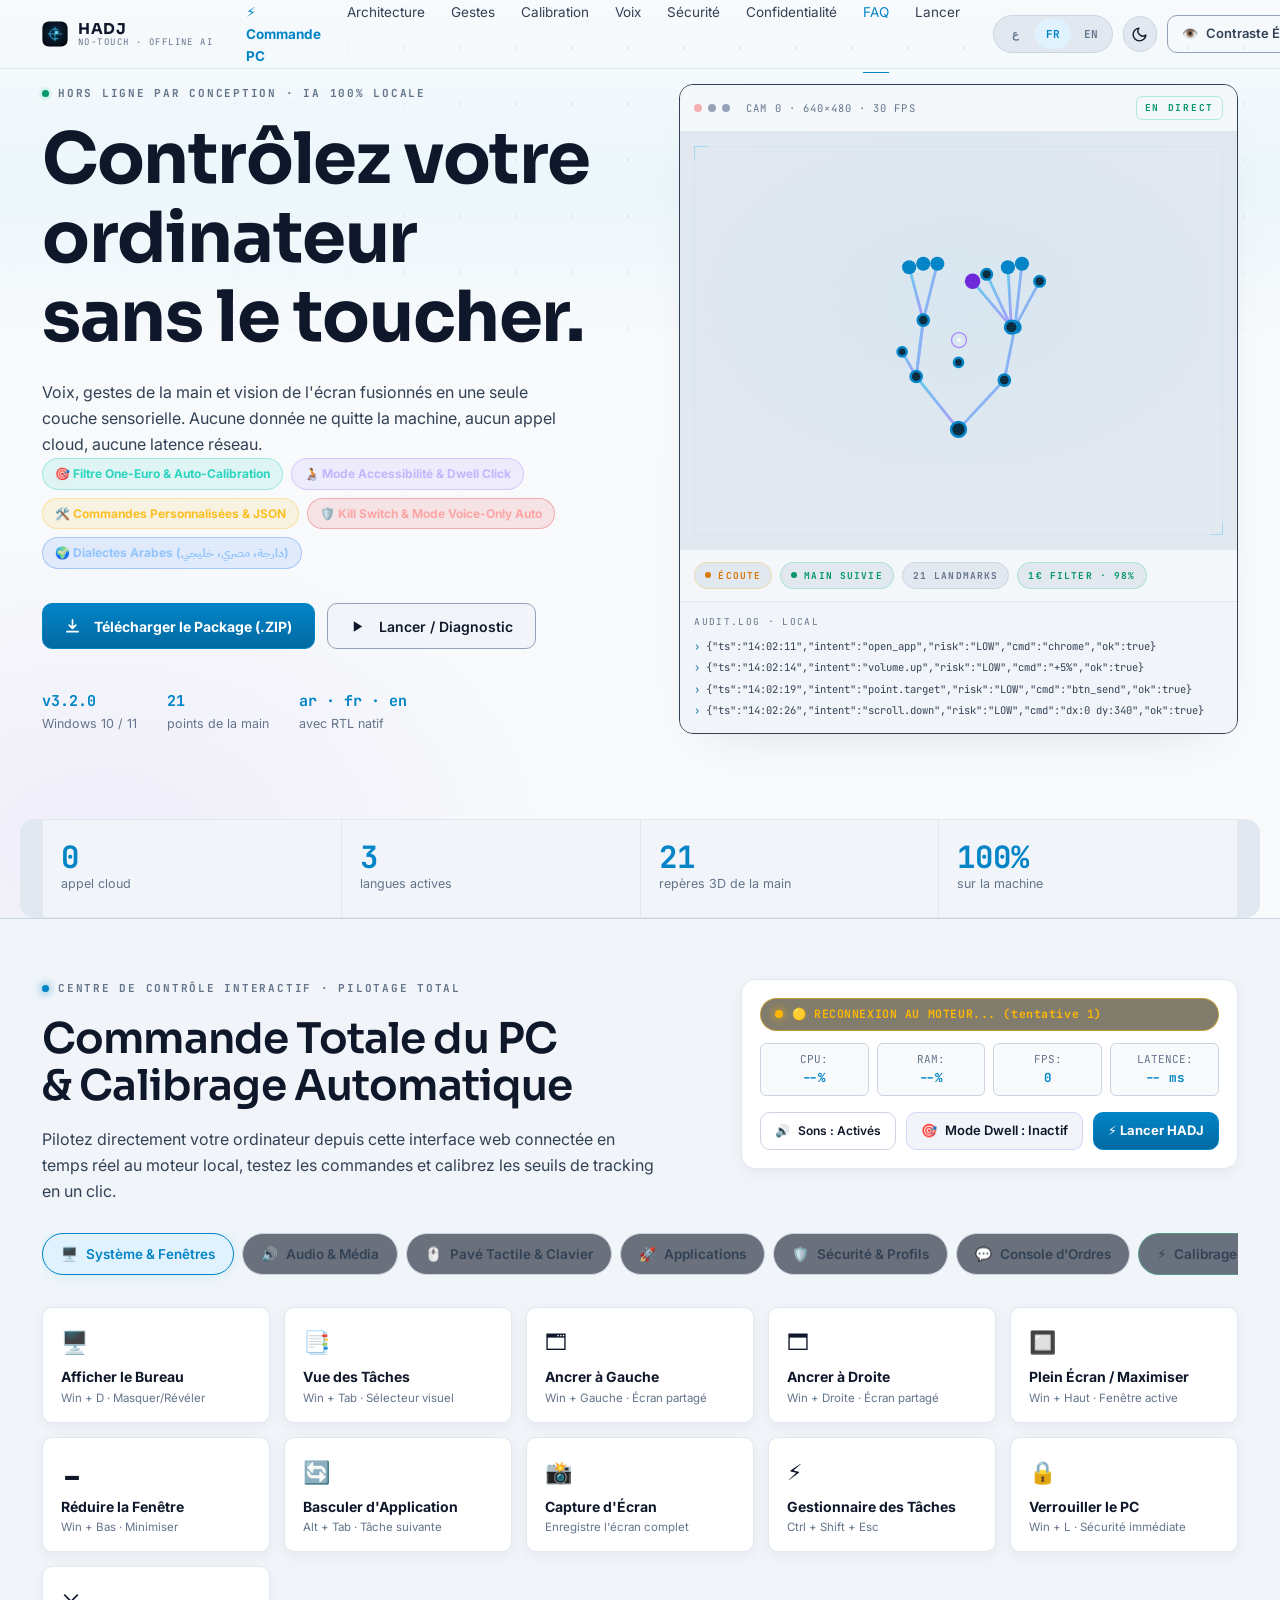
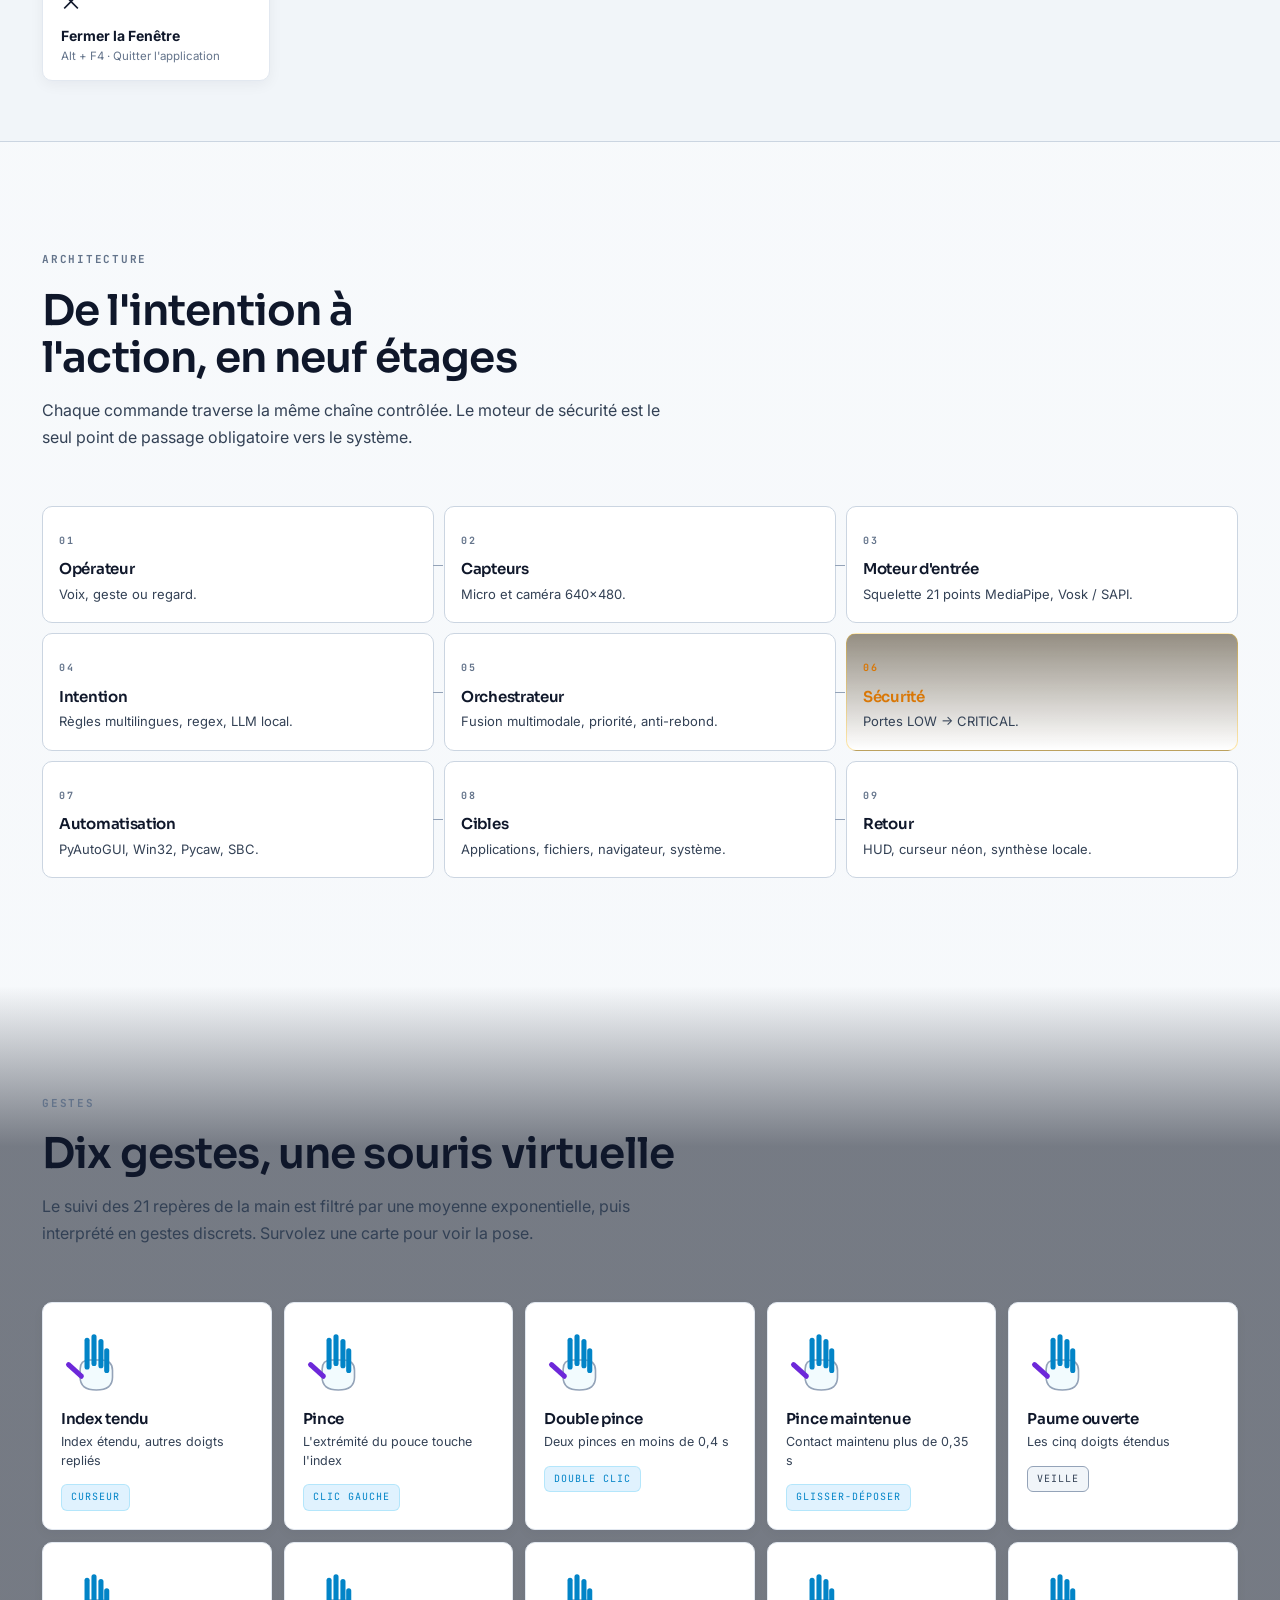
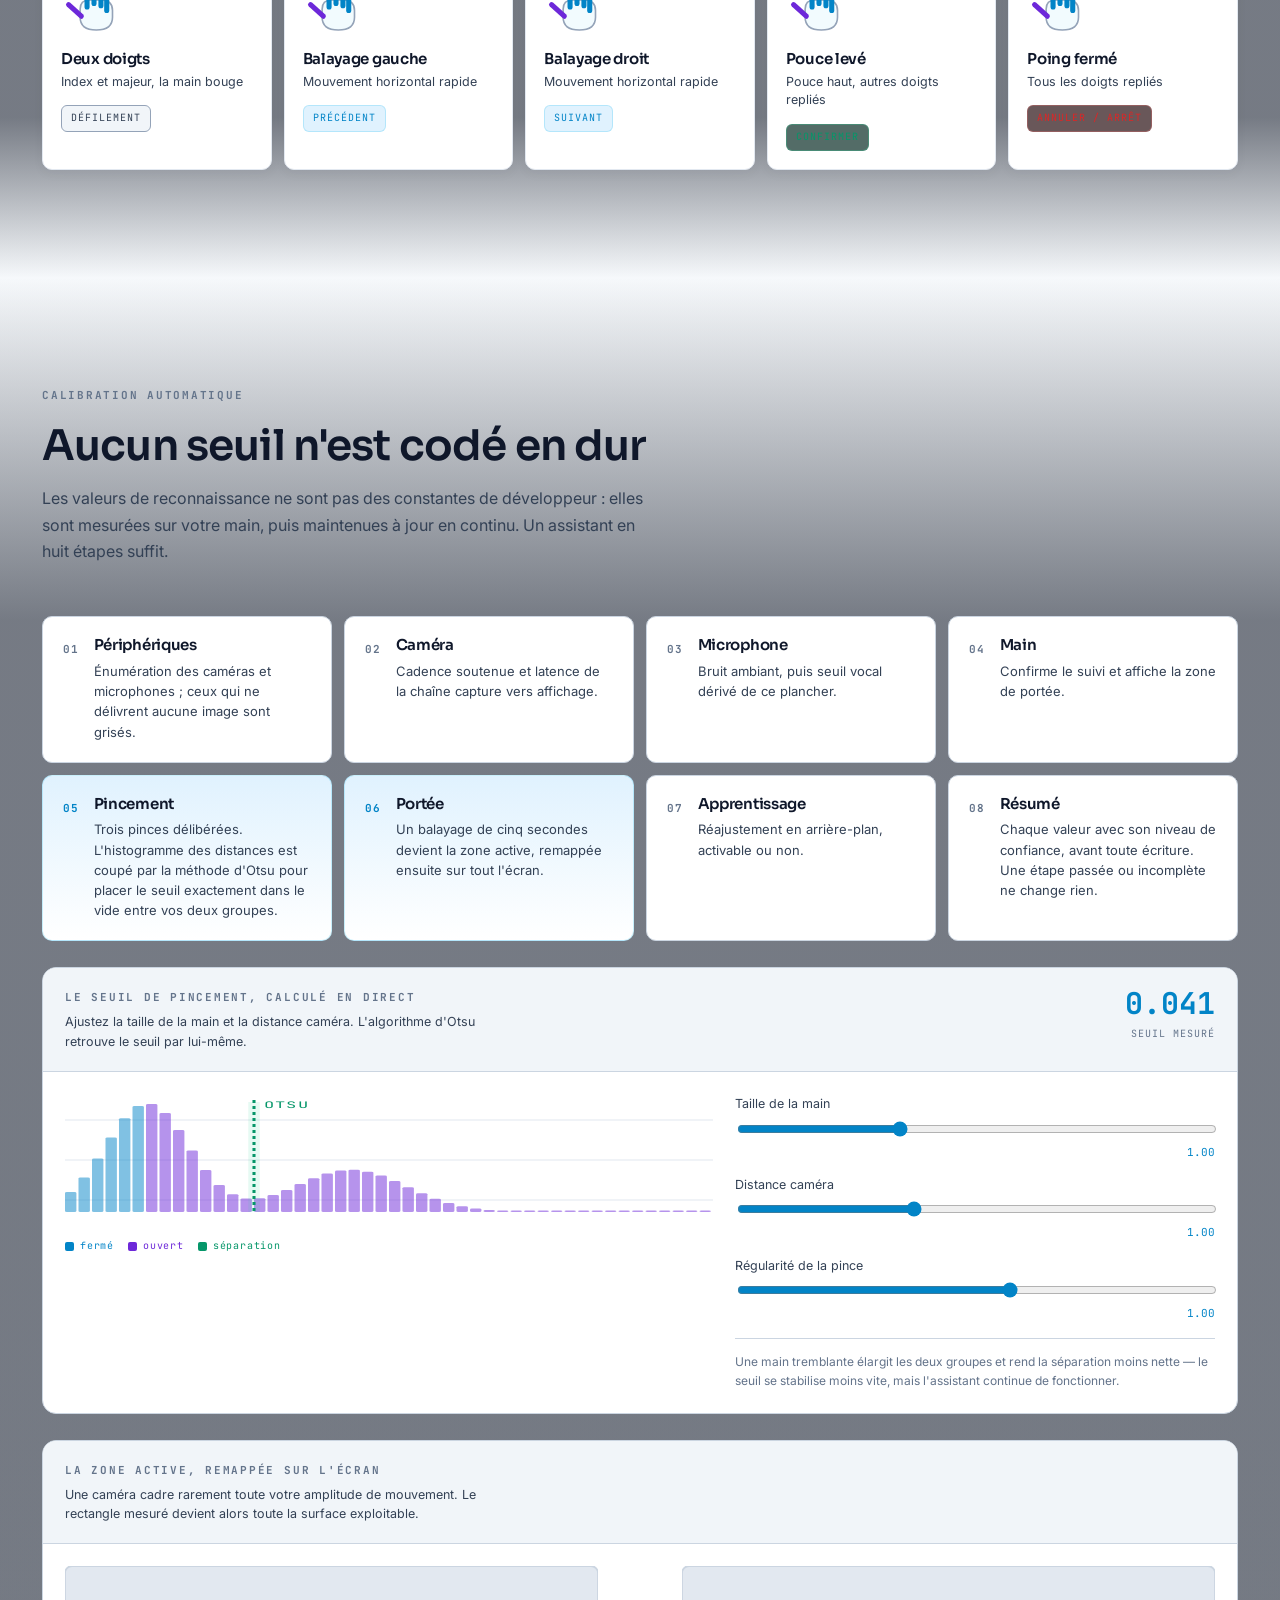
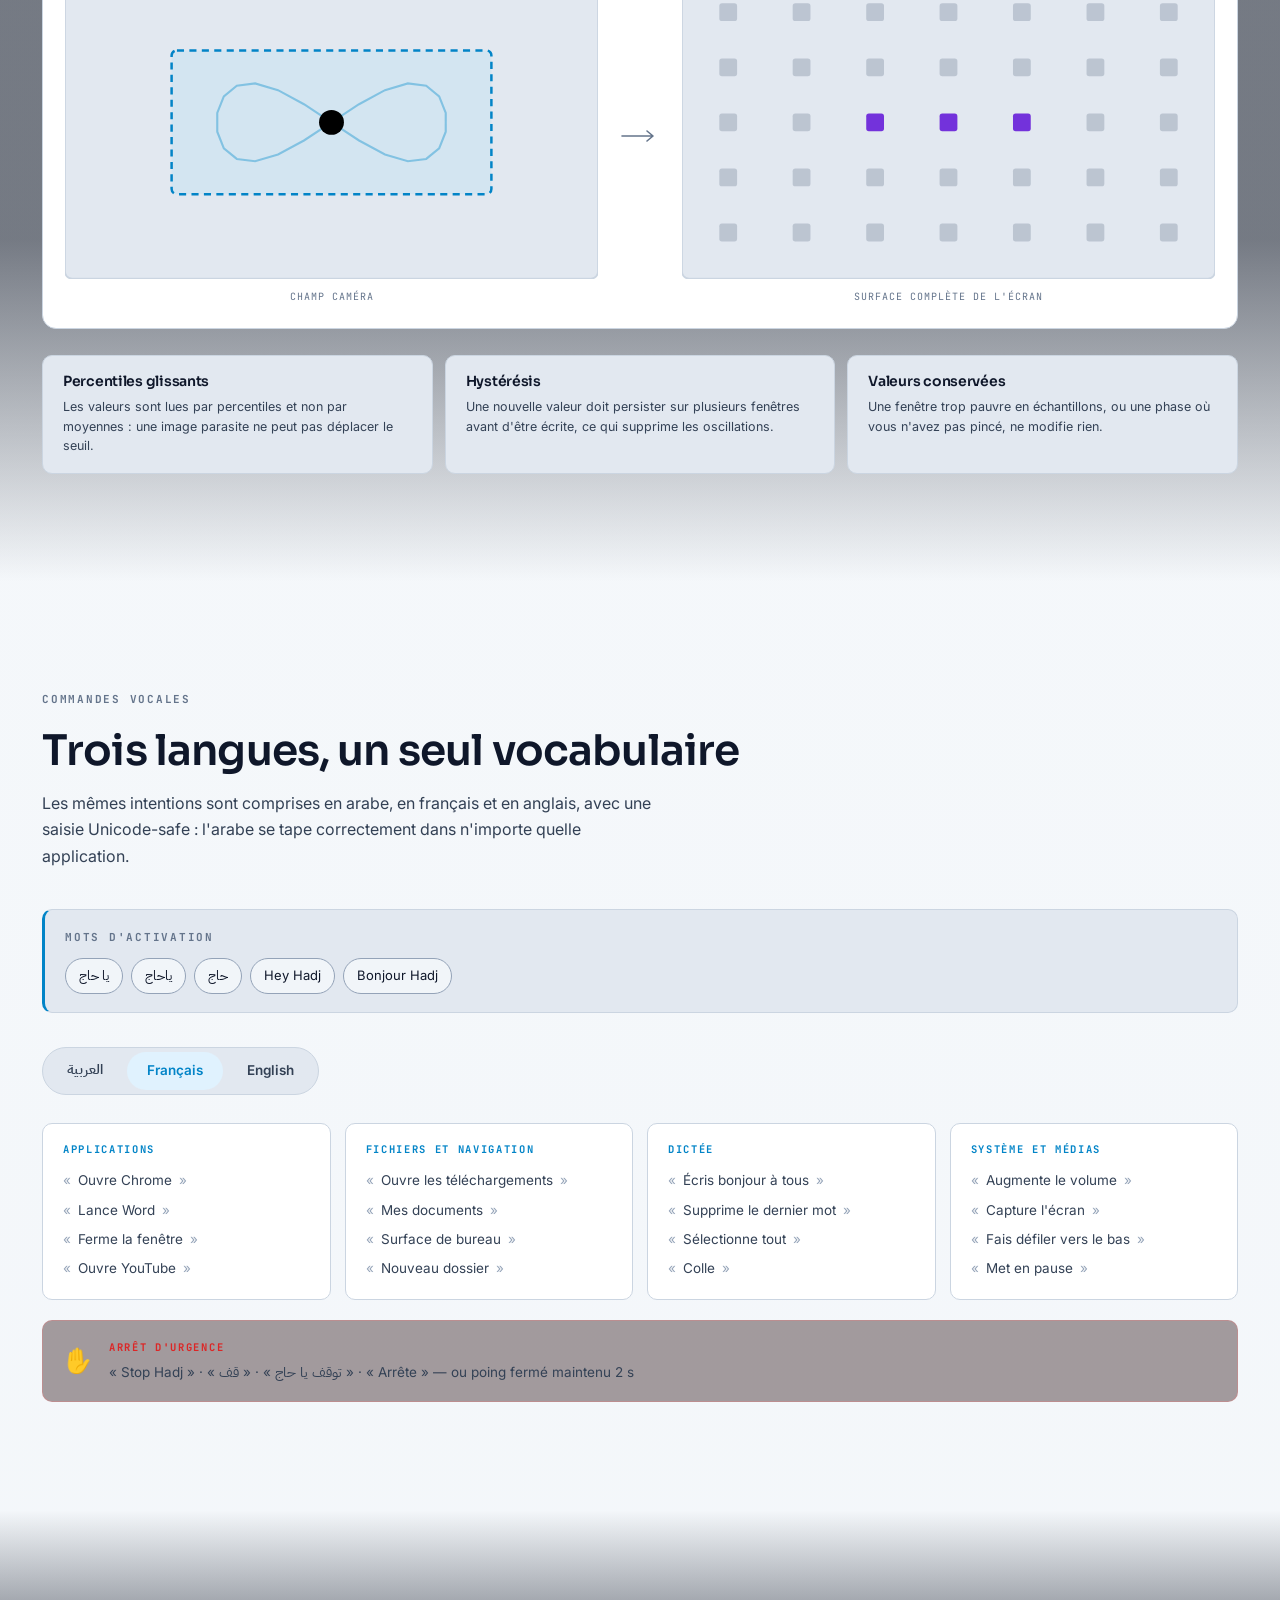
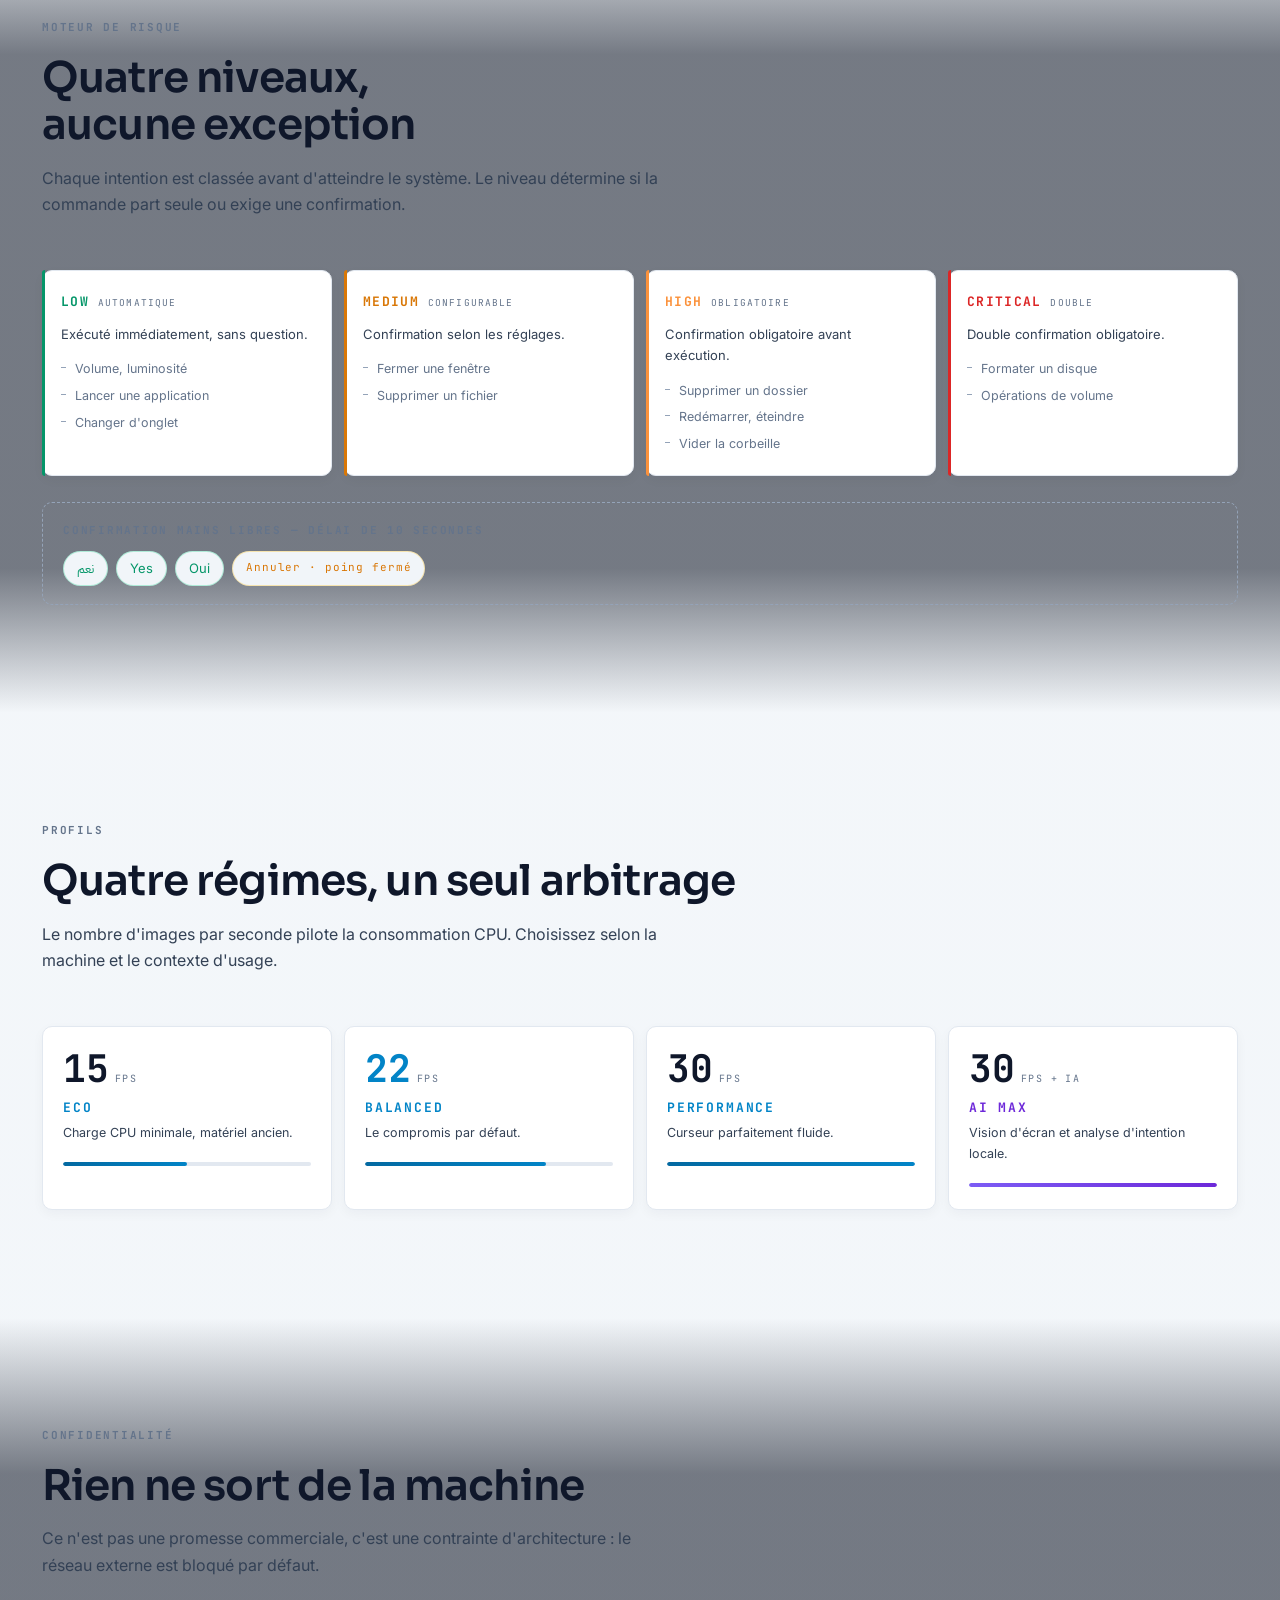
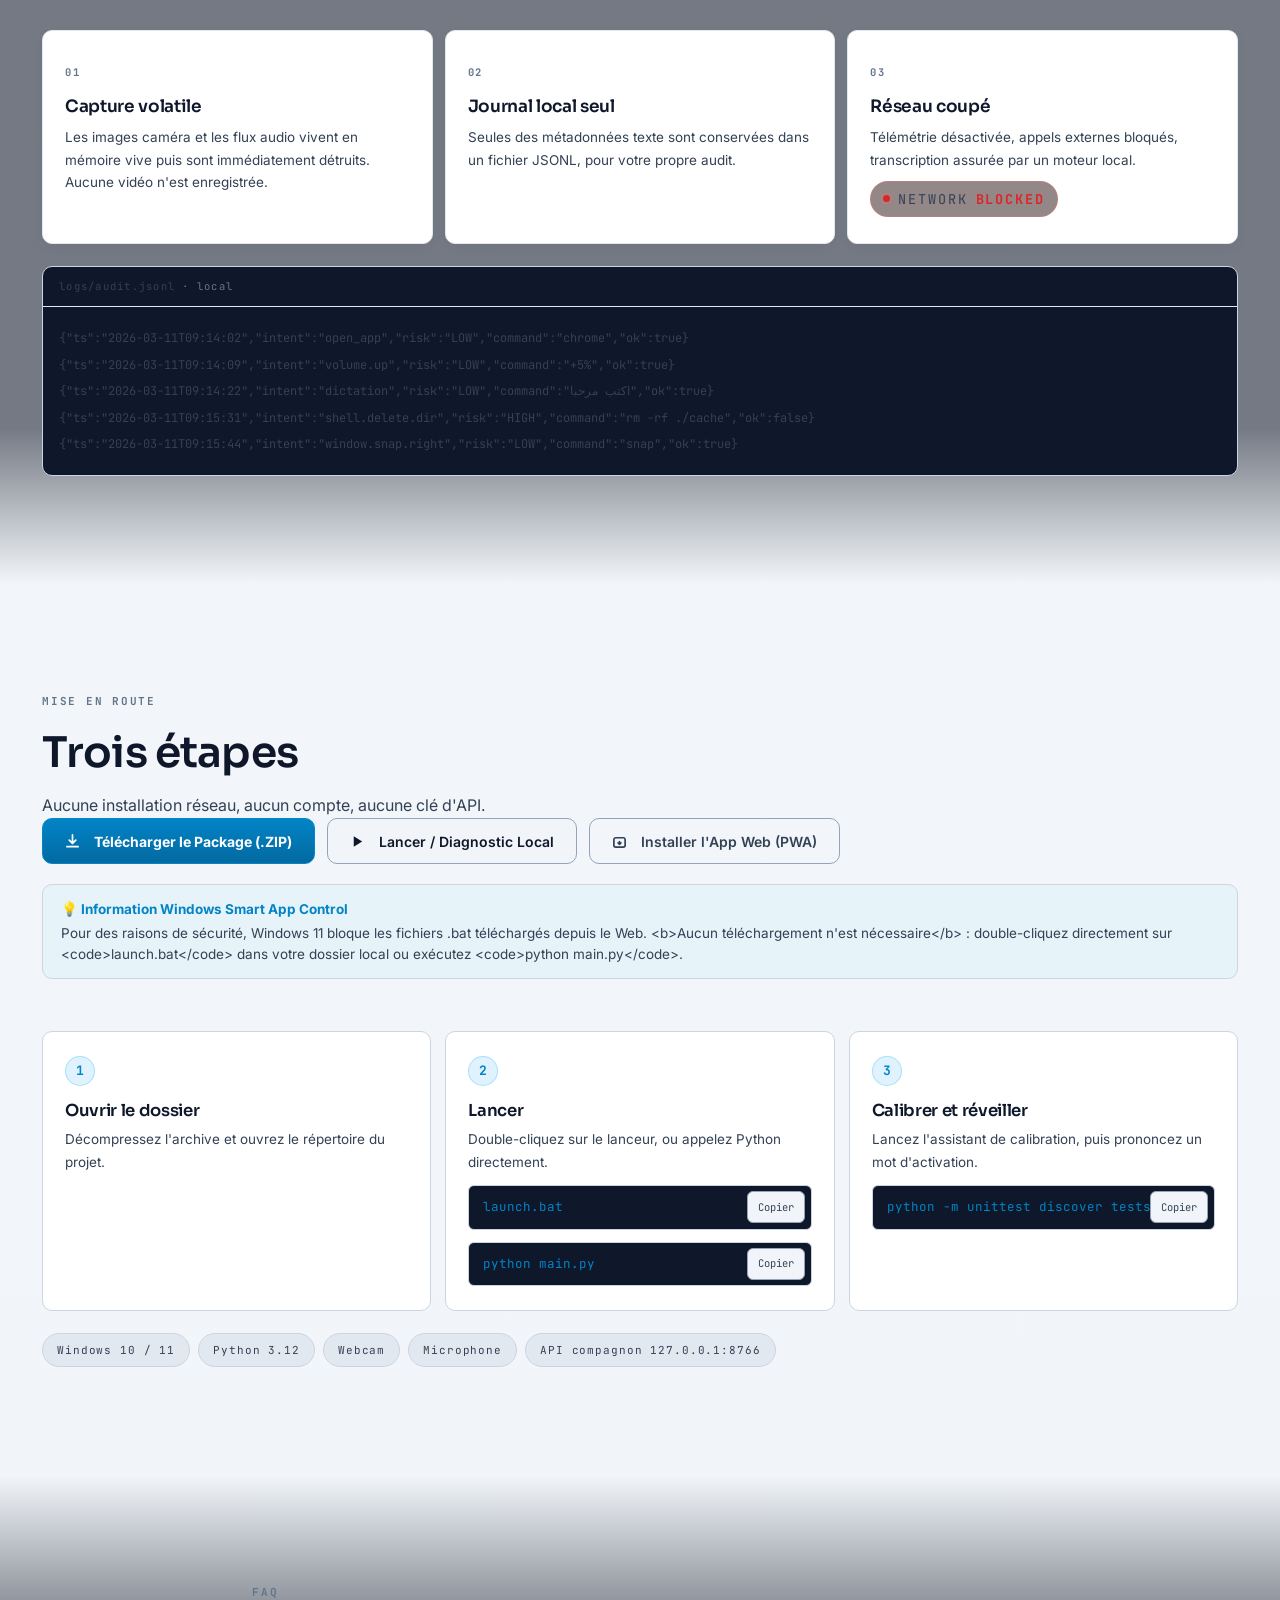
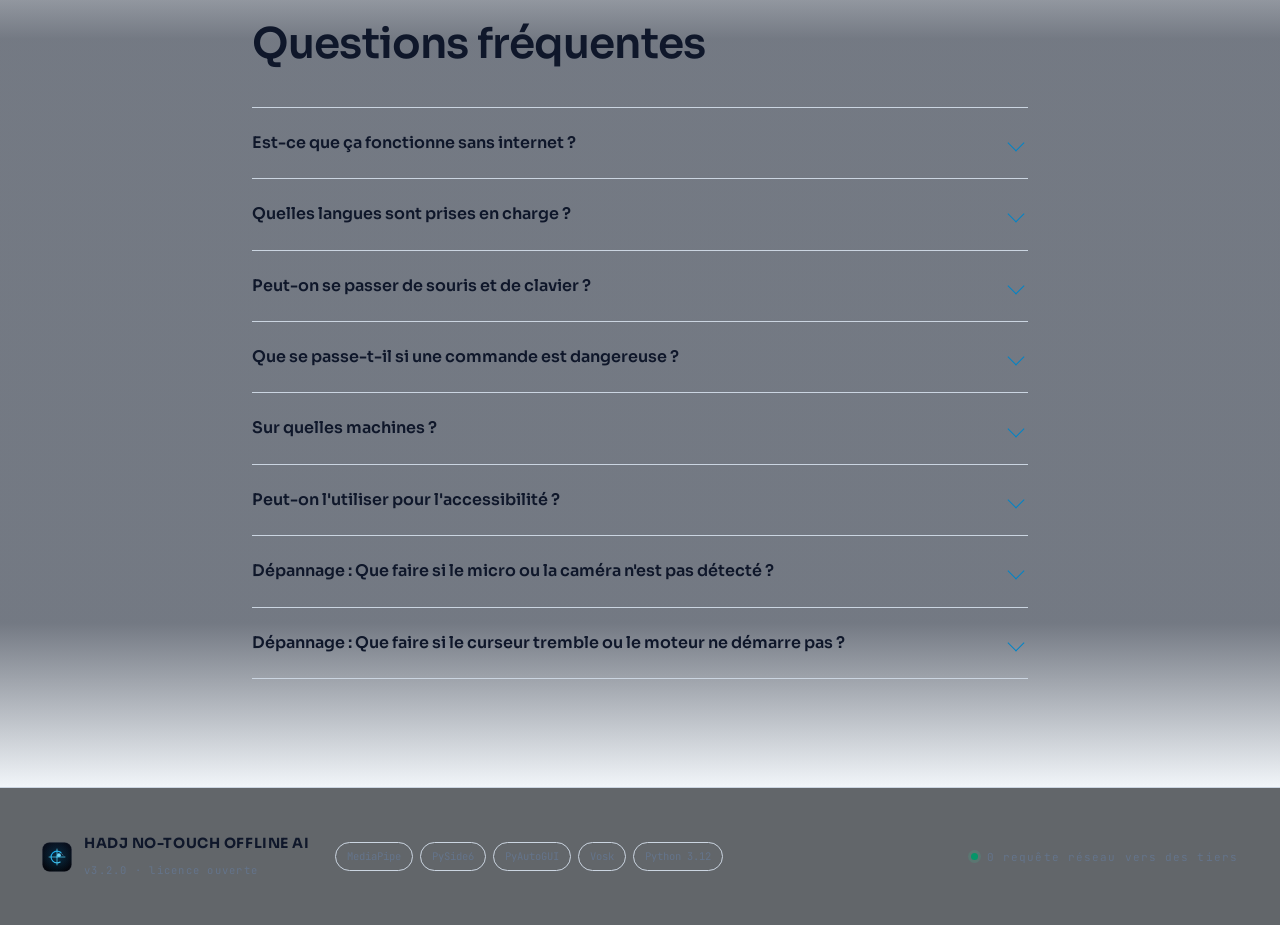
==== commit 67e131bb: "feat(v3.2.0): publish version v3.2.0 and sync website and web assets" ====
--- a/web/index.html
+++ b/web/index.html
@@ -125,7 +125,7 @@
         </button>
       </div>
       <ul class="hero__meta">
-        <li><b>v3.1.0</b><span data-i18n="hero.m1">Grand Public · Win 10/11</span></li>
+        <li><b>v3.2.0</b><span data-i18n="hero.m1">Grand Public · Win 10/11</span></li>
         <li><b>21</b><span data-i18n="hero.m2">points de la main</span></li>
         <li><b>ar · fr · en</b><span data-i18n="hero.m3">RTL natif & dialectes</span></li>
       </ul>
@@ -899,7 +899,7 @@
   <div class="shell foot__inner">
     <div class="foot__brand">
       <img src="icons/icon.svg" alt="" width="30" height="30" aria-hidden="true">
-      <div><b>HADJ NO-TOUCH OFFLINE AI</b><span>v1.0.0 · <span data-i18n="foot.lic">licence ouverte</span></span></div>
+      <div><b>HADJ NO-TOUCH OFFLINE AI</b><span>v3.2.0 · <span data-i18n="foot.lic">licence ouverte</span></span></div>
     </div>
     <ul class="foot__stack">
       <li>MediaPipe</li><li>PySide6</li><li>PyAutoGUI</li><li>Vosk</li><li>Python 3.12</li>
